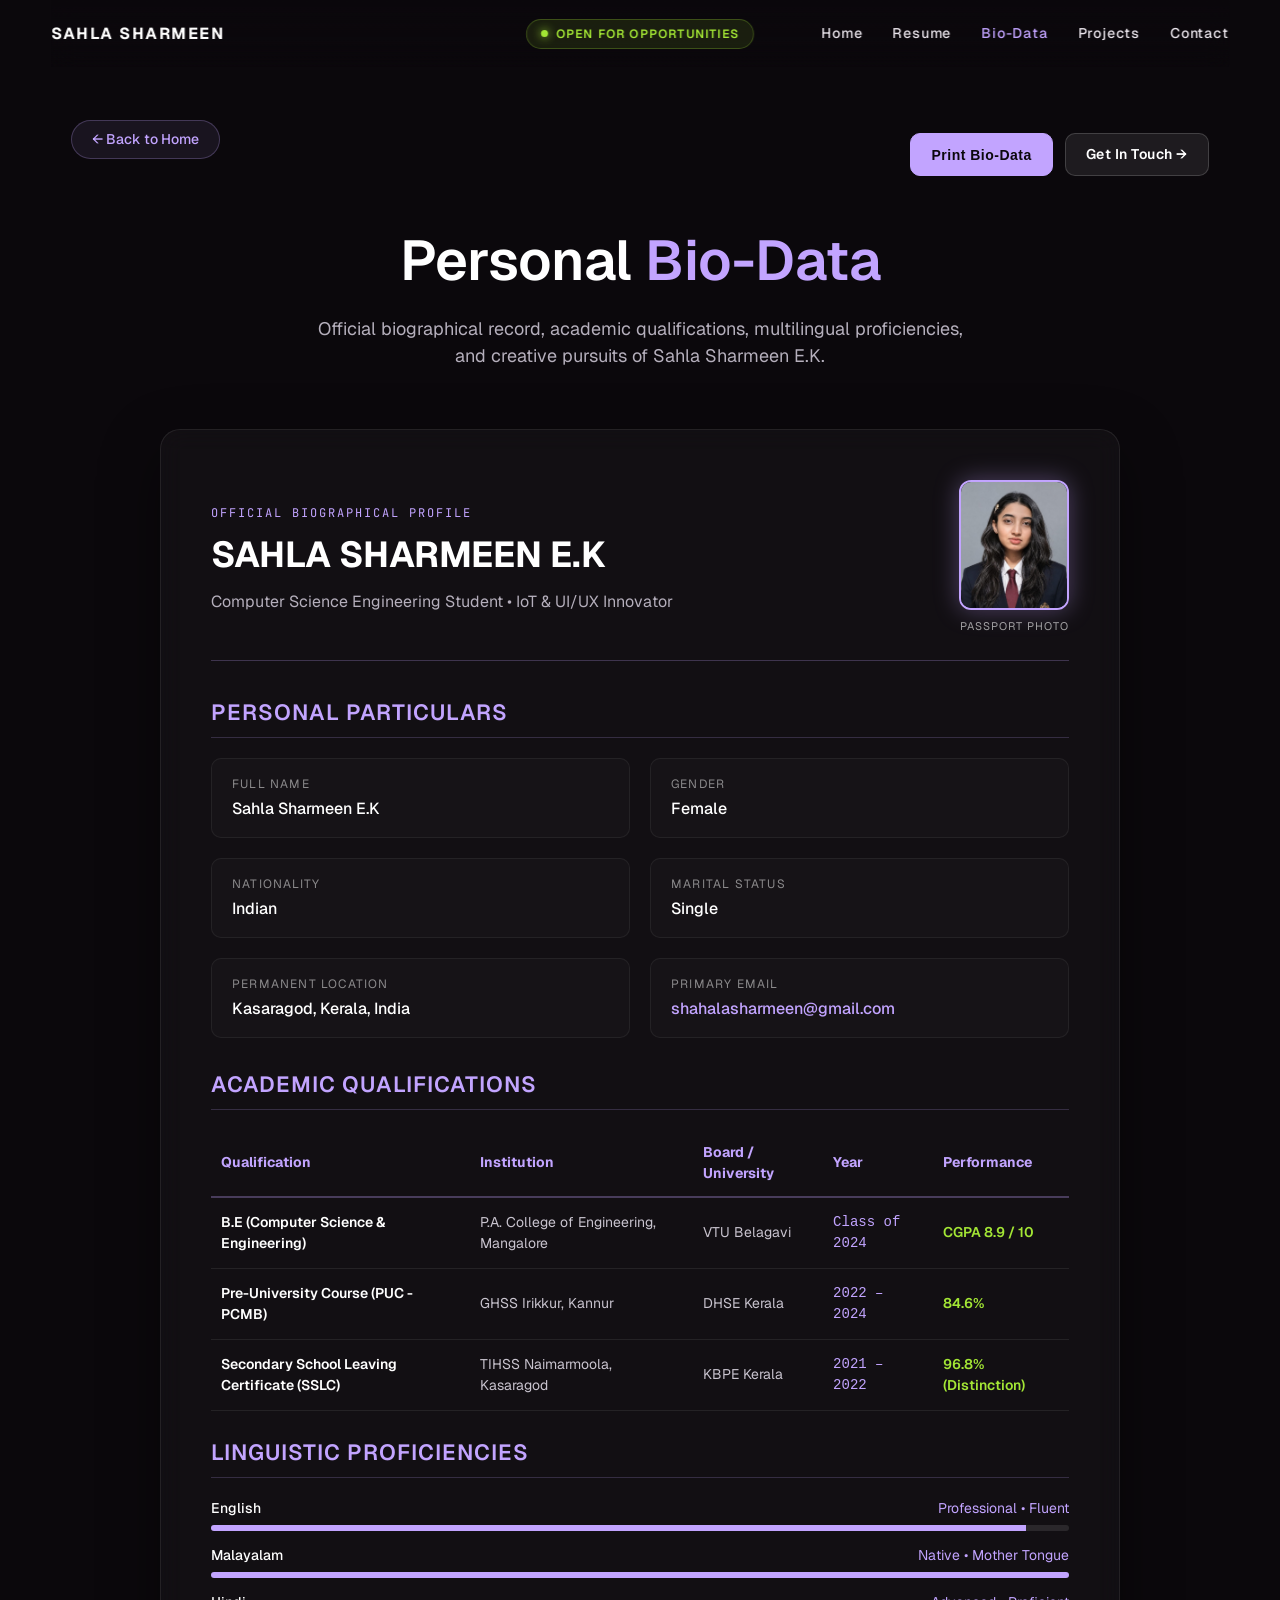
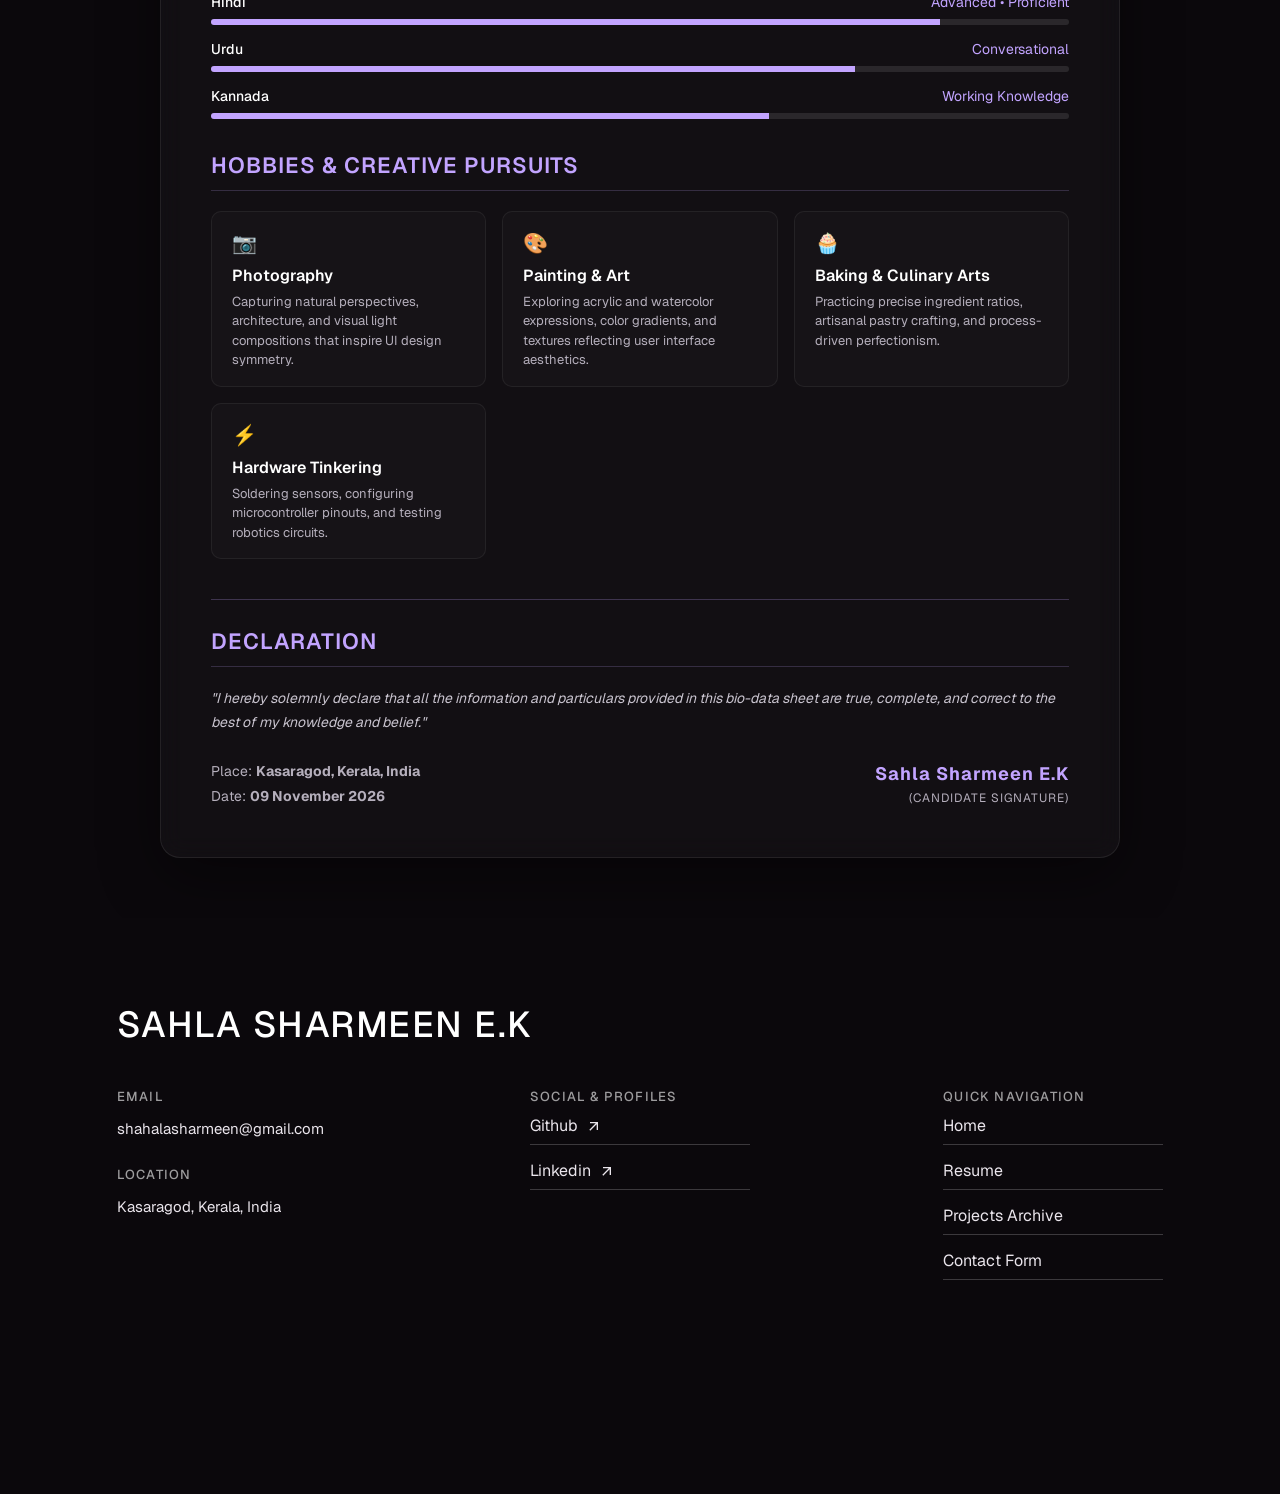
==== biodata.html @ 16263083 "Add interactive 3D human character, GSAP timeline animations, video background, and update education" ====
<!DOCTYPE html>
<html lang="en">
<head>
  <meta charset="UTF-8">
  <meta name="viewport" content="width=device-width, initial-scale=1.0">
  <meta name="description" content="Personal Bio-Data of Sahla Sharmeen E.K - Biographical details, academic qualifications, creative interests in photography, painting, baking, and multilingual abilities.">
  <meta name="keywords" content="Sahla Sharmeen E.K Bio-data, Personal Bio-data, Kasaragod, PA College of Engineering, Computer Science Engineering Student">
  <meta name="author" content="Sahla Sharmeen E.K">
  <title>Bio-Data | Sahla Sharmeen E.K - Personal &amp; Biographical Profile</title>

  <!-- Zero White Flash Guard -->
  <style>
    html, body {
      background-color: #0b080c !important;
      color: #eae5ec !important;
      margin: 0;
      padding: 0;
    }
  </style>

  <!-- Google Fonts: Geist & JetBrains Mono -->
  <link rel="preconnect" href="https://fonts.googleapis.com">
  <link rel="preconnect" href="https://fonts.gstatic.com" crossorigin>
  <link href="https://fonts.googleapis.com/css2?family=Geist:wght@100..900&family=JetBrains+Mono:wght@400;500;600&display=swap" rel="stylesheet">

  <!-- Stylesheets with Cache Busting -->
  <link rel="stylesheet" href="css/style.css?v=redoyan_20261109_v2">
  <link rel="stylesheet" href="css/print.css?v=redoyan_20261109_v2" media="print">
</head>
<body>

  <!-- Redoyan Custom Glowing Follower Cursor -->
  <div class="cursor-main" id="cursor-main"></div>

  <!-- Redoyan Signature Fixed Header -->
  <header class="header" role="banner">
    <a href="index.html" class="navbar-title hover-link" aria-label="Sahla Sharmeen Home">
      <div class="hover-in">
        SAHLA SHARMEEN
        <div>SAHLA SHARMEEN</div>
      </div>
    </a>

    <div class="navbar-connect">
      <span class="connect-dot"></span> OPEN FOR OPPORTUNITIES
    </div>

    <nav aria-label="Main navigation">
      <ul>
        <li><a href="index.html" class="hover-link"><div class="hover-in">Home<div>Home</div></div></a></li>
        <li><a href="resume.html" class="hover-link"><div class="hover-in">Resume<div>Resume</div></div></a></li>
        <li><a href="biodata.html" class="hover-link active"><div class="hover-in">Bio-Data<div>Bio-Data</div></div></a></li>
        <li><a href="projects.html" class="hover-link"><div class="hover-in">Projects<div>Projects</div></div></a></li>
        <li><a href="contact.html" class="hover-link"><div class="hover-in">Contact<div>Contact</div></div></a></li>
      </ul>
    </nav>
  </header>

  <!-- Main Container -->
  <main id="main-content" class="page-container">
    
    <div style="display: flex; justify-content: space-between; align-items: center; flex-wrap: wrap; gap: 15px; margin-bottom: 30px;">
      <a href="index.html" class="back-btn-pill">← Back to Home</a>

      <div style="display: flex; gap: 12px; flex-wrap: wrap;">
        <button onclick="window.print()" class="cta-btn cta-btn-hire" style="padding: 10px 20px; font-size: 14px;" data-cursor="disable">
          Print Bio-Data
        </button>
        <a href="contact.html" class="cta-btn cta-btn-play" style="padding: 10px 20px; font-size: 14px;" data-cursor="disable">
          Get In Touch &rarr;
        </a>
      </div>
    </div>

    <header class="page-header">
      <h1>Personal <span>Bio-Data</span></h1>
      <p>Official biographical record, academic qualifications, multilingual proficiencies, and creative pursuits of Sahla Sharmeen E.K.</p>
    </header>

    <!-- Document Sheet (Cosmic Glass) -->
    <article class="document-sheet" id="biodata-document">
      
      <!-- Bio-Data Header with Passport Photo -->
      <div style="display: flex; justify-content: space-between; align-items: center; flex-wrap: wrap; gap: 20px; border-bottom: 1px solid rgba(194, 164, 255, 0.25); padding-bottom: 25px; margin-bottom: 35px;">
        <div>
          <span style="font-size: 12px; font-family: 'JetBrains Mono', monospace; color: var(--accentColor); letter-spacing: 2px; text-transform: uppercase;">Official Biographical Profile</span>
          <h2 style="font-size: 36px; font-weight: 700; color: #fff; margin: 4px 0 8px 0;">SAHLA SHARMEEN E.K</h2>
          <div style="font-size: 16px; color: #b5afbc;">Computer Science Engineering Student &bull; IoT &amp; UI/UX Innovator</div>
        </div>

        <div style="display: flex; flex-direction: column; align-items: center; gap: 8px;">
          <div style="width: 110px; height: 130px; border-radius: 12px; overflow: hidden; border: 2px solid var(--accentColor); box-shadow: 0 0 25px rgba(194, 164, 255, 0.35);">
            <img src="assets/images/passport-size.jpeg" alt="Sahla Sharmeen E.K Passport Size Photo" style="width: 100%; height: 100%; object-fit: cover;">
          </div>
          <span style="font-size: 11px; color: rgba(255, 255, 255, 0.6); text-transform: uppercase; letter-spacing: 1px;">Passport Photo</span>
        </div>
      </div>

      <!-- 1. Demographic & Personal Particulars -->
      <section>
        <h3 class="doc-section-title">Personal Particulars</h3>
        
        <div class="biodata-grid">
          <div class="biodata-item">
            <div class="biodata-label">Full Name</div>
            <div class="biodata-value">Sahla Sharmeen E.K</div>
          </div>
          <div class="biodata-item">
            <div class="biodata-label">Gender</div>
            <div class="biodata-value">Female</div>
          </div>
          <div class="biodata-item">
            <div class="biodata-label">Nationality</div>
            <div class="biodata-value">Indian</div>
          </div>
          <div class="biodata-item">
            <div class="biodata-label">Marital Status</div>
            <div class="biodata-value">Single</div>
          </div>
          <div class="biodata-item">
            <div class="biodata-label">Permanent Location</div>
            <div class="biodata-value">Kasaragod, Kerala, India</div>
          </div>
          <div class="biodata-item">
            <div class="biodata-label">Primary Email</div>
            <div class="biodata-value"><a href="mailto:shahalasharmeen@gmail.com" style="color: var(--accentColor);">shahalasharmeen@gmail.com</a></div>
          </div>
        </div>
      </section>

      <!-- 2. Academic Qualifications Table -->
      <section>
        <h3 class="doc-section-title">Academic Qualifications</h3>

        <div style="overflow-x: auto;">
          <table style="width: 100%; border-collapse: collapse; margin-bottom: 25px; font-size: 14px;">
            <thead>
              <tr style="border-bottom: 2px solid rgba(194, 164, 255, 0.3); text-align: left; color: var(--accentColor);">
                <th style="padding: 12px 10px;">Qualification</th>
                <th style="padding: 12px 10px;">Institution</th>
                <th style="padding: 12px 10px;">Board / University</th>
                <th style="padding: 12px 10px;">Year</th>
                <th style="padding: 12px 10px;">Performance</th>
              </tr>
            </thead>
            <tbody>
              <tr style="border-bottom: 1px solid rgba(255, 255, 255, 0.08);">
                <td style="padding: 14px 10px; font-weight: 600; color: #fff;">B.E (Computer Science &amp; Engineering)</td>
                <td style="padding: 14px 10px; color: #c9c4cf;">P.A. College of Engineering, Mangalore</td>
                <td style="padding: 14px 10px; color: #c9c4cf;">VTU Belagavi</td>
                <td style="padding: 14px 10px; color: var(--accentColor); font-family: monospace;">Class of 2024</td>
                <td style="padding: 14px 10px; font-weight: 600; color: #a3e635;">CGPA 8.9 / 10</td>
              </tr>
              <tr style="border-bottom: 1px solid rgba(255, 255, 255, 0.08);">
                <td style="padding: 14px 10px; font-weight: 600; color: #fff;">Pre-University Course (PUC - PCMB)</td>
                <td style="padding: 14px 10px; color: #c9c4cf;">GHSS Irikkur, Kannur</td>
                <td style="padding: 14px 10px; color: #c9c4cf;">DHSE Kerala</td>
                <td style="padding: 14px 10px; color: var(--accentColor); font-family: monospace;">2022 &ndash; 2024</td>
                <td style="padding: 14px 10px; font-weight: 600; color: #a3e635;">84.6%</td>
              </tr>
              <tr style="border-bottom: 1px solid rgba(255, 255, 255, 0.08);">
                <td style="padding: 14px 10px; font-weight: 600; color: #fff;">Secondary School Leaving Certificate (SSLC)</td>
                <td style="padding: 14px 10px; color: #c9c4cf;">TIHSS Naimarmoola, Kasaragod</td>
                <td style="padding: 14px 10px; color: #c9c4cf;">KBPE Kerala</td>
                <td style="padding: 14px 10px; color: var(--accentColor); font-family: monospace;">2021 &ndash; 2022</td>
                <td style="padding: 14px 10px; font-weight: 600; color: #a3e635;">96.8% (Distinction)</td>
              </tr>
            </tbody>
          </table>
        </div>
      </section>

      <!-- 3. Linguistic Competencies -->
      <section>
        <h3 class="doc-section-title">Linguistic Proficiencies</h3>
        
        <div style="display: flex; flex-direction: column; gap: 14px; margin-bottom: 30px;">
          <div>
            <div style="display: flex; justify-content: space-between; margin-bottom: 6px; font-size: 14px;">
              <span style="font-weight: 500; color: #fff;">English</span>
              <span style="color: var(--accentColor);">Professional &bull; Fluent</span>
            </div>
            <div style="height: 6px; border-radius: 4px; background: rgba(255, 255, 255, 0.1); overflow: hidden;">
              <div style="width: 95%; height: 100%; background: var(--accentColor);"></div>
            </div>
          </div>

          <div>
            <div style="display: flex; justify-content: space-between; margin-bottom: 6px; font-size: 14px;">
              <span style="font-weight: 500; color: #fff;">Malayalam</span>
              <span style="color: var(--accentColor);">Native &bull; Mother Tongue</span>
            </div>
            <div style="height: 6px; border-radius: 4px; background: rgba(255, 255, 255, 0.1); overflow: hidden;">
              <div style="width: 100%; height: 100%; background: var(--accentColor);"></div>
            </div>
          </div>

          <div>
            <div style="display: flex; justify-content: space-between; margin-bottom: 6px; font-size: 14px;">
              <span style="font-weight: 500; color: #fff;">Hindi</span>
              <span style="color: var(--accentColor);">Advanced &bull; Proficient</span>
            </div>
            <div style="height: 6px; border-radius: 4px; background: rgba(255, 255, 255, 0.1); overflow: hidden;">
              <div style="width: 85%; height: 100%; background: var(--accentColor);"></div>
            </div>
          </div>

          <div>
            <div style="display: flex; justify-content: space-between; margin-bottom: 6px; font-size: 14px;">
              <span style="font-weight: 500; color: #fff;">Urdu</span>
              <span style="color: var(--accentColor);">Conversational</span>
            </div>
            <div style="height: 6px; border-radius: 4px; background: rgba(255, 255, 255, 0.1); overflow: hidden;">
              <div style="width: 75%; height: 100%; background: var(--accentColor);"></div>
            </div>
          </div>

          <div>
            <div style="display: flex; justify-content: space-between; margin-bottom: 6px; font-size: 14px;">
              <span style="font-weight: 500; color: #fff;">Kannada</span>
              <span style="color: var(--accentColor);">Working Knowledge</span>
            </div>
            <div style="height: 6px; border-radius: 4px; background: rgba(255, 255, 255, 0.1); overflow: hidden;">
              <div style="width: 65%; height: 100%; background: var(--accentColor);"></div>
            </div>
          </div>
        </div>
      </section>

      <!-- 4. Hobbies & Creative Pursuits -->
      <section>
        <h3 class="doc-section-title">Hobbies &amp; Creative Pursuits</h3>
        
        <div style="display: grid; grid-template-columns: repeat(auto-fit, minmax(240px, 1fr)); gap: 16px; margin-bottom: 30px;">
          <div class="biodata-item">
            <div style="font-size: 20px; margin-bottom: 6px;">📷</div>
            <div style="font-weight: 600; color: #fff; margin-bottom: 4px;">Photography</div>
            <p style="font-size: 13px; color: #b5afbc; line-height: 1.5; margin: 0;">Capturing natural perspectives, architecture, and visual light compositions that inspire UI design symmetry.</p>
          </div>

          <div class="biodata-item">
            <div style="font-size: 20px; margin-bottom: 6px;">🎨</div>
            <div style="font-weight: 600; color: #fff; margin-bottom: 4px;">Painting &amp; Art</div>
            <p style="font-size: 13px; color: #b5afbc; line-height: 1.5; margin: 0;">Exploring acrylic and watercolor expressions, color gradients, and textures reflecting user interface aesthetics.</p>
          </div>

          <div class="biodata-item">
            <div style="font-size: 20px; margin-bottom: 6px;">🧁</div>
            <div style="font-weight: 600; color: #fff; margin-bottom: 4px;">Baking &amp; Culinary Arts</div>
            <p style="font-size: 13px; color: #b5afbc; line-height: 1.5; margin: 0;">Practicing precise ingredient ratios, artisanal pastry crafting, and process-driven perfectionism.</p>
          </div>

          <div class="biodata-item">
            <div style="font-size: 20px; margin-bottom: 6px;">⚡</div>
            <div style="font-weight: 600; color: #fff; margin-bottom: 4px;">Hardware Tinkering</div>
            <p style="font-size: 13px; color: #b5afbc; line-height: 1.5; margin: 0;">Soldering sensors, configuring microcontroller pinouts, and testing robotics circuits.</p>
          </div>
        </div>
      </section>

      <!-- 5. Formal Declaration -->
      <section style="margin-top: 40px; padding-top: 25px; border-top: 1px solid rgba(194, 164, 255, 0.25);">
        <h3 class="doc-section-title" style="margin-top: 0;">Declaration</h3>
        <p style="font-size: 14px; color: #c9c4cf; line-height: 1.7; font-style: italic; margin-bottom: 25px;">
          "I hereby solemnly declare that all the information and particulars provided in this bio-data sheet are true, complete, and correct to the best of my knowledge and belief."
        </p>

        <div style="display: flex; justify-content: space-between; align-items: flex-end; flex-wrap: wrap; gap: 20px; font-size: 14px;">
          <div>
            <div style="color: #b5afbc;">Place: <strong>Kasaragod, Kerala, India</strong></div>
            <div style="color: #b5afbc; margin-top: 4px;">Date: <strong>09 November 2026</strong></div>
          </div>
          <div style="text-align: right;">
            <div style="font-family: 'Geist', sans-serif; font-size: 18px; font-weight: 700; color: var(--accentColor); letter-spacing: 1px;">Sahla Sharmeen E.K</div>
            <div style="color: #b5afbc; font-size: 12px; text-transform: uppercase; letter-spacing: 1px; margin-top: 2px;">(Candidate Signature)</div>
          </div>
        </div>
      </section>

    </article>

    <!-- Contact & Action Footer -->
    <footer class="contact-section" id="contact" role="contentinfo">
      <div class="contact-container">
        <h3>Sahla Sharmeen E.K</h3>
        <div class="contact-flex">
          <div class="contact-box">
            <h4>Email</h4>
            <p><a href="mailto:shahalasharmeen@gmail.com" data-cursor="disable">shahalasharmeen@gmail.com</a></p>
            <h4>Location</h4>
            <p><span>Kasaragod, Kerala, India</span></p>
          </div>
          <div class="contact-box">
            <h4>Social &amp; Profiles</h4>
            <a href="https://github.com/shahalasharmeen" target="_blank" rel="noopener noreferrer" data-cursor="disable" class="contact-social">
              Github <svg viewBox="0 0 24 24" width="1em" height="1em" fill="currentColor"><path d="M6 6v2h8.59L5 17.59 6.41 19 16 9.41V18h2V6z"/></svg>
            </a>
            <a href="https://linkedin.com/in/sahla-sharmeen" target="_blank" rel="noopener noreferrer" data-cursor="disable" class="contact-social">
              Linkedin <svg viewBox="0 0 24 24" width="1em" height="1em" fill="currentColor"><path d="M6 6v2h8.59L5 17.59 6.41 19 16 9.41V18h2V6z"/></svg>
            </a>
          </div>
          <div class="contact-box">
            <h4>Quick Navigation</h4>
            <a href="index.html" data-cursor="disable" class="contact-social">Home</a>
            <a href="resume.html" data-cursor="disable" class="contact-social">Resume</a>
            <a href="projects.html" data-cursor="disable" class="contact-social">Projects Archive</a>
            <a href="contact.html" data-cursor="disable" class="contact-social">Contact Form</a>
          </div>
        </div>
      </div>
    </footer>

  </main>

  <!-- jQuery & Global Script with Cache Busting -->
  <script src="https://code.jquery.com/jquery-3.7.1.min.js"></script>
  <script src="js/main.js?v=redoyan_20261109_v2"></script>

</body>
</html>
---- css/style.css ----
/* ==========================================================================
   Sahla Sharmeen E.K - Portfolio Design System
   Exact Design System & Aesthetic of Redoyanul Haque (redoyanulhaque.me)
   Theme: Cosmic Dark (#0b080c), Neon Lavender (#c2a4ff), Geist Typography,
   Glassmorphic Elements, Follower Glow Cursor & Responsive Work Showcase
   ========================================================================== */

@import url('https://fonts.googleapis.com/css2?family=Geist:wght@100..900&family=JetBrains+Mono:wght@400;500;600&display=swap');

:root {
  --backgroundColor: #0b080c;
  --accentColor: #c2a4ff;
  --accentGlow: rgba(194, 164, 255, 0.4);
  --textColor: #eae5ec;
  --textMuted: #b5afbc;
  --cardBg: rgba(255, 255, 255, 0.04);
  --cardBorder: rgba(255, 255, 255, 0.09);
  --cMaxWidth: 1920px;
  --cWidth: calc(100% - 40px);
  --vh: 100vh;
}

@media screen and (min-width: 768px) {
  :root {
    --cWidth: 92%;
  }
}

@media screen and (min-width: 1400px) {
  :root {
    --cWidth: 1300px;
  }
}

/* Base Reset & Typography */
* {
  box-sizing: border-box;
  margin: 0;
  padding: 0;
}

html {
  background-color: var(--backgroundColor);
  color: var(--textColor);
  font-family: 'Geist', -apple-system, BlinkMacSystemFont, 'Segoe UI', Roboto, sans-serif;
  scroll-behavior: smooth;
  overflow-x: hidden;
  -webkit-font-smoothing: antialiased;
  -moz-osx-font-smoothing: grayscale;
}

body {
  background-color: var(--backgroundColor);
  color: var(--textColor);
  font-family: 'Geist', sans-serif;
  line-height: 1.5;
  overflow-x: hidden;
  min-height: 100vh;
  position: relative;
}

h1, h2, h3, h4, h5, h6 {
  font-family: 'Geist', sans-serif;
  color: #fff;
  font-weight: 500;
}

a {
  color: inherit;
  text-decoration: none;
  transition: color 0.2s ease;
}

a:hover {
  color: var(--accentColor);
}

img {
  max-width: 100%;
  display: block;
}

/* Global Container */
.section-container {
  width: var(--cWidth);
  max-width: var(--cMaxWidth);
  margin-left: auto;
  margin-right: auto;
}

/* Custom Follower Cursor (Redoyan Signature) */
.cursor-main {
  --size: 0px;
  position: fixed;
  top: calc(var(--size) / -2);
  left: calc(var(--size) / -2);
  width: var(--size);
  height: var(--size);
  border-radius: 50%;
  pointer-events: none;
  z-index: 999999;
  background-color: #c2a4ff;
  box-shadow: 0 0 25px #c2a4ff, inset 0 0 10px #af83ff;
  mix-blend-mode: screen;
  transition: width 0.2s ease-out, height 0.2s ease-out, opacity 0.2s ease-out;
  transform: translate3d(0, 0, 0);
}

@media only screen and (min-width: 768px) {
  .cursor-main {
    --size: 26px;
  }
  .cursor-main.cursor-hover {
    --size: 64px;
    background-color: rgba(194, 164, 255, 0.35);
    box-shadow: 0 0 40px #c2a4ff;
  }
  .cursor-main.cursor-disable {
    --size: 0px;
  }
}

/* Header & Redoyan Navigation */
.header {
  display: flex;
  max-width: var(--cMaxWidth);
  width: var(--cWidth);
  justify-content: space-between;
  align-items: center;
  padding: 24px 0;
  box-sizing: border-box;
  position: fixed;
  left: 50%;
  transform: translate(-50%);
  top: 0;
  z-index: 9999;
  background: linear-gradient(180deg, rgba(11, 8, 12, 0.95) 0%, rgba(11, 8, 12, 0.7) 70%, rgba(11, 8, 12, 0) 100%);
  backdrop-filter: blur(14px);
  -webkit-backdrop-filter: blur(14px);
}

.navbar-title {
  font-weight: 700;
  font-size: 16px;
  letter-spacing: 1.5px;
  color: #fff;
  text-transform: uppercase;
}

.navbar-connect {
  position: absolute;
  left: 50%;
  top: 50%;
  transform: translate(-50%, -50%);
  font-size: 12px;
  letter-spacing: 1.2px;
  font-weight: 600;
  color: #a3e635;
  display: flex;
  align-items: center;
  gap: 8px;
  background: rgba(163, 230, 53, 0.1);
  padding: 5px 14px;
  border-radius: 20px;
  border: 1px solid rgba(163, 230, 53, 0.25);
  text-transform: uppercase;
}

.connect-dot {
  width: 7px;
  height: 7px;
  border-radius: 50%;
  background-color: #a3e635;
  box-shadow: 0 0 10px #a3e635;
  animation: pulseDot 2s infinite ease-in-out;
}

@keyframes pulseDot {
  0%, 100% { transform: scale(1); opacity: 1; }
  50% { transform: scale(1.4); opacity: 0.6; }
}

.header ul {
  font-size: 14px;
  display: flex;
  margin: 0;
  padding: 0;
  list-style: none;
  column-gap: 30px;
  align-items: center;
}

.header ul li {
  margin: 0;
  letter-spacing: 0.8px;
  color: #eae5ec;
  font-weight: 500;
  cursor: pointer;
}

/* Hover Roll Animation (Redoyan signature) */
.hover-link {
  position: relative;
  display: flex;
  text-wrap: nowrap;
  overflow: hidden;
  line-height: 1.2;
}

.hover-in {
  position: relative;
  transition: transform 0.3s cubic-bezier(0.16, 1, 0.3, 1);
}

.hover-in div {
  display: flex;
  position: absolute;
  top: 100%;
  left: 0;
}

.hover-link:hover .hover-in,
.hover-link.active .hover-in {
  transform: translateY(-100%);
  color: var(--accentColor);
}

@media only screen and (max-width: 992px) {
  .navbar-connect {
    display: none;
  }
  .header ul {
    column-gap: 16px;
    font-size: 13px;
  }
}

@media only screen and (max-width: 680px) {
  .header {
    padding: 16px 0;
  }
  .navbar-title {
    font-size: 13px;
    letter-spacing: 1px;
  }
  .header ul {
    column-gap: 10px;
    font-size: 11px;
  }
}

/* Ambient Cosmic Background Lights */
.landing-circle1 {
  top: -100px;
  left: -100px;
  z-index: 1;
  position: absolute;
  width: 450px;
  height: 450px;
  background-color: #fb8dff;
  box-shadow: inset -50px 40px 60px #5400ff99;
  filter: blur(120px);
  border-radius: 50%;
  opacity: 0.35;
  pointer-events: none;
  animation: circleGlow 8s infinite alternate ease-in-out;
}

.landing-circle2 {
  top: 30%;
  right: -150px;
  z-index: 1;
  position: absolute;
  width: 500px;
  height: 500px;
  background-color: #9d50bb;
  box-shadow: inset -60px 40px 80px #6e48aa;
  filter: blur(140px);
  border-radius: 50%;
  opacity: 0.3;
  pointer-events: none;
  animation: circleGlow 10s infinite alternate-reverse ease-in-out;
}

@keyframes circleGlow {
  0% { transform: scale(0.9) translate(0, 0); opacity: 0.25; }
  100% { transform: scale(1.15) translate(30px, -20px); opacity: 0.45; }
}

/* Landing / Hero Section */
.landing-section {
  width: 100%;
  max-width: var(--cMaxWidth);
  margin: auto;
  position: relative;
  min-height: 100vh;
  display: flex;
  align-items: center;
  justify-content: center;
  overflow: hidden;
  padding-top: 100px;
  padding-bottom: 60px;
}

.landing-container {
  width: var(--cWidth);
  margin: auto;
  height: 100%;
  min-height: calc(100vh - 160px);
  position: relative;
  max-width: var(--cMaxWidth);
  display: flex;
  align-items: center;
  justify-content: space-between;
}

/* Left Hero Intro */
.landing-intro {
  position: relative;
  z-index: 9;
  text-align: left;
}

.landing-intro h2 {
  margin: 0 0 10px 0;
  color: var(--accentColor);
  font-size: 26px;
  font-weight: 300;
  letter-spacing: 3px;
  text-transform: uppercase;
}

.landing-intro h1 {
  margin: 0;
  letter-spacing: 2px;
  font-size: 64px;
  line-height: 1.05;
  font-weight: 600;
  font-family: 'Geist', sans-serif;
  color: #fff;
}

.landing-intro h1 span {
  color: var(--accentColor);
}

/* Center Hero Image (Desktop) */
.landing-image {
  position: absolute;
  bottom: 0;
  height: 88%;
  max-height: 600px;
  left: 50%;
  transform: translateX(-50%);
  display: flex;
  align-items: flex-end;
  justify-content: center;
  z-index: 5;
  pointer-events: none;
}

.landing-image img {
  height: 100%;
  max-height: 540px;
  width: auto;
  object-fit: contain;
  border-radius: 20px 20px 0 0;
  -webkit-mask-image: linear-gradient(to bottom, black 80%, transparent 100%);
  mask-image: linear-gradient(to bottom, black 80%, transparent 100%);
  filter: drop-shadow(0 0 50px rgba(194, 164, 255, 0.45));
  z-index: 2;
  position: relative;
}

/* 3D Interactive Human Character Model (Redoyan Signature) */
.character-container {
  position: absolute;
  top: 0;
  left: 0;
  width: 100%;
  height: 100%;
  pointer-events: none;
  z-index: 5;
}

.character-model {
  height: 80vh;
  position: absolute;
  max-width: 1920px;
  max-height: 1080px;
  transform: translate(-50%);
  width: 100%;
  left: 50%;
  bottom: 0px;
  pointer-events: auto;
  z-index: 5;
}

.character-model canvas {
  position: relative;
  pointer-events: none;
  z-index: 2;
  width: 100% !important;
  height: 100% !important;
}

.character-hover {
  position: absolute;
  width: 280px;
  height: 280px;
  top: 50%;
  left: 50%;
  z-index: 3;
  transform: translate(-50%, -50%);
  border-radius: 50%;
}

@media screen and (min-width: 1025px) {
  .character-model {
    height: 100vh;
    bottom: 0;
    z-index: 6;
    position: fixed;
    pointer-events: none;
  }
}

@media screen and (max-width: 768px) {
  .character-model {
    display: none !important;
  }
}

.character-rim {
  position: absolute;
  width: 420px;
  height: 420px;
  z-index: 1;
  background-color: #c2a4ff;
  box-shadow: inset 0 0 80px #7b40ff, 0 0 90px rgba(194, 164, 255, 0.5);
  filter: blur(70px);
  border-radius: 50%;
  top: 45%;
  left: 50%;
  transform: translate(-50%, -50%);
  opacity: 0.65;
  transition: opacity 1s ease;
}

/* Right Hero Info */
.landing-info {
  position: relative;
  z-index: 9;
  text-align: right;
  display: flex;
  flex-direction: column;
  align-items: flex-end;
}

.landing-info h3 {
  font-size: 26px;
  letter-spacing: 3px;
  font-weight: 300;
  color: var(--accentColor);
  margin: 0 0 10px 0;
  text-transform: uppercase;
}

.landing-info h2 {
  font-family: 'Geist', sans-serif;
  font-weight: 600;
  font-size: 38px;
  line-height: 1.25;
  text-transform: uppercase;
  letter-spacing: 2px;
  margin: 0 0 10px 0;
  color: #fff;
}

h2.landing-info-h2 {
  color: var(--accentColor);
}

.landing-h2-1 {
  color: var(--accentColor);
}

.landing-h2-info {
  color: #eae5ec;
  font-size: 32px;
}

.mobile-photo {
  display: none;
}

/* Responsive Landing Section */
@media screen and (max-width: 1024px) {
  .landing-intro h1 {
    font-size: 48px;
  }
  .landing-info h2 {
    font-size: 28px;
  }
  .landing-h2-info {
    font-size: 24px;
  }
  .landing-image {
    max-height: 460px;
  }
}

@media screen and (max-width: 768px) {
  .landing-section {
    padding-top: 90px;
    padding-bottom: 40px;
    height: auto;
    min-height: auto;
  }
  .landing-container {
    flex-direction: column;
    text-align: center;
    gap: 30px;
    min-height: auto;
  }
  .landing-intro {
    text-align: center;
    order: 1;
  }
  .landing-intro h1 {
    font-size: 40px;
  }
  .landing-intro h2 {
    font-size: 20px;
  }
  .landing-image {
    display: none !important;
  }
  .mobile-photo {
    display: block;
    order: 2;
    position: relative;
    width: 100%;
    max-width: 300px;
    margin: 10px auto;
    z-index: 5;
  }
  .mobile-photo img {
    width: 100%;
    height: auto;
    object-fit: contain;
    border-radius: 20px;
    filter: drop-shadow(0 0 40px rgba(194, 164, 255, 0.45));
    -webkit-mask-image: linear-gradient(to bottom, black 85%, transparent 100%);
    mask-image: linear-gradient(to bottom, black 85%, transparent 100%);
  }
  .landing-info {
    text-align: center;
    align-items: center;
    order: 3;
  }
  .landing-info h2 {
    font-size: 24px;
  }
  .landing-h2-info {
    font-size: 20px;
  }
}

/* About Section */
.about-section {
  display: flex;
  align-items: center;
  justify-content: flex-start;
  position: relative;
  width: var(--cWidth);
  max-width: var(--cMaxWidth);
  margin: 60px auto 100px;
  z-index: 5;
}

.about-me {
  padding: 40px 0;
  width: 100%;
  max-width: 1100px;
}

.about-me h3.title {
  font-size: 18px;
  text-transform: uppercase;
  letter-spacing: 4px;
  font-weight: 500;
  color: var(--accentColor);
  margin-bottom: 20px;
}

.about-me p.para {
  font-size: 26px;
  font-weight: 400;
  line-height: 1.55;
  color: #fff;
  letter-spacing: 0.3px;
}

@media screen and (max-width: 768px) {
  .about-me p.para {
    font-size: 19px;
    line-height: 1.5;
  }
}

/* What I Do Section */
.whatIDO {
  display: flex;
  align-items: center;
  justify-content: space-between;
  position: relative;
  width: var(--cWidth);
  max-width: var(--cMaxWidth);
  margin: 60px auto 140px;
  z-index: 9;
}

.what-box:first-child {
  width: 40%;
}

.what-box:last-child {
  width: 60%;
}

.what-box h2.title {
  font-size: 72px;
  line-height: 1.1;
  font-weight: 600;
  letter-spacing: 1px;
}

.hat-h2 {
  font-style: italic;
  font-weight: 300;
}

.do-h2 {
  color: var(--accentColor);
}

.what-box-in {
  display: flex;
  flex-direction: column;
  gap: 25px;
  position: relative;
}

.what-border2 {
  position: absolute;
  top: 0;
  bottom: 0;
  left: -20px;
  width: 2px;
}

.what-content {
  position: relative;
  padding: 35px 40px;
  box-sizing: border-box;
  background: rgba(255, 255, 255, 0.03);
  border: 1px solid rgba(255, 255, 255, 0.08);
  border-radius: 14px;
  transition: all 0.35s ease;
  backdrop-filter: blur(10px);
  -webkit-backdrop-filter: blur(10px);
}

.what-content:hover {
  background: rgba(194, 164, 255, 0.08);
  border-color: var(--accentColor);
  transform: translateX(8px);
  box-shadow: 0 15px 40px rgba(194, 164, 255, 0.15);
}

.what-content h3 {
  font-size: 26px;
  letter-spacing: 1.5px;
  margin: 0 0 6px 0;
  color: #fff;
  font-weight: 600;
}

.what-content h4 {
  font-weight: 400;
  letter-spacing: 1px;
  margin: 0 0 14px 0;
  font-size: 14px;
  color: var(--accentColor);
}

.what-content p {
  font-size: 15px;
  line-height: 1.6;
  font-weight: 300;
  color: #c9c4cf;
  margin-bottom: 20px;
}

.what-content h5 {
  font-weight: 500;
  font-size: 12px;
  letter-spacing: 1.5px;
  text-transform: uppercase;
  color: rgba(255, 255, 255, 0.6);
  margin-bottom: 10px;
}

.what-content-flex {
  display: flex;
  flex-wrap: wrap;
  gap: 8px;
}

.what-tags {
  font-size: 12px;
  padding: 4px 12px;
  border-radius: 20px;
  background: rgba(255, 255, 255, 0.06);
  border: 1px solid rgba(255, 255, 255, 0.1);
  color: #eae5ec;
  font-family: 'JetBrains Mono', monospace;
}

@media screen and (max-width: 900px) {
  .whatIDO {
    flex-direction: column;
    gap: 40px;
    align-items: flex-start;
  }
  .what-box:first-child,
  .what-box:last-child {
    width: 100%;
  }
  .what-box h2.title {
    font-size: 48px;
    margin-bottom: 20px;
  }
  .what-content {
    padding: 25px 20px;
  }
}

/* Career & Experience Section (Vertical Timeline) */
.career-section {
  display: flex;
  flex-direction: column;
  position: relative;
  width: var(--cWidth);
  max-width: var(--cMaxWidth);
  margin: 60px auto 140px;
  padding: 40px 0;
}

.career-container {
  width: 100%;
  max-width: 1100px;
  margin: auto;
}

.career-section h2 {
  font-size: 64px;
  line-height: 1.15;
  font-weight: 500;
  text-align: center;
  background: linear-gradient(180deg, #fff, #c2a4ff);
  -webkit-background-clip: text;
  background-clip: text;
  -webkit-text-fill-color: transparent;
  margin-bottom: 70px;
}

.career-section h2 span {
  font-style: italic;
  font-weight: 300;
}

.career-info {
  position: relative;
  padding: 30px 0;
}

.career-timeline {
  position: absolute;
  top: 0;
  bottom: 0;
  left: 220px;
  width: 2px;
  background: linear-gradient(180deg, var(--accentColor) 0%, rgba(194, 164, 255, 0.1) 100%);
  max-height: 0%;
  opacity: 0;
}

.career-dot {
  position: absolute;
  top: 0%;
  left: -5px;
  width: 12px;
  height: 12px;
  border-radius: 50%;
  background: var(--accentColor);
  box-shadow: 0 0 15px var(--accentColor), 0 0 30px var(--accentColor);
  animation: pulseDot 2s infinite ease-in-out;
}

.career-info-box {
  display: flex;
  justify-content: space-between;
  margin-bottom: 50px;
  position: relative;
  gap: 50px;
  padding: 10px 0;
  opacity: 0;
  transform: translateY(35px);
  transition: opacity 0.5s ease, transform 0.5s ease;
}

.career-info-box.visible {
  opacity: 1 !important;
  transform: translateY(0) !important;
}

.career-info-in {
  display: flex;
  justify-content: space-between;
  width: 48%;
  gap: 20px;
}

.career-role h4 {
  font-size: 20px;
  font-weight: 600;
  margin: 0 0 6px 0;
  color: #fff;
}

.career-role h5 {
  font-size: 14px;
  font-weight: 400;
  color: var(--accentColor);
  margin: 0;
}

.career-info-in h3 {
  font-size: 22px;
  font-weight: 600;
  color: #fff;
  margin: 0;
  white-space: nowrap;
}

.career-info-box p {
  width: 48%;
  font-size: 15px;
  color: #b5afbc;
  line-height: 1.6;
  margin: 0;
}

@media screen and (max-width: 900px) {
  .career-timeline {
    left: 10px;
  }
  .career-info-box {
    flex-direction: column;
    gap: 12px;
    margin-bottom: 40px;
    padding-left: 35px;
  }
  .career-info-in,
  .career-info-box p {
    width: 100%;
  }
  .career-section h2 {
    font-size: 42px;
    margin-bottom: 40px;
  }
}

/* My Work Section (Redoyan Horizontal Showcase) */
.work-section {
  position: relative;
  width: 100%;
  margin: 60px auto 140px;
  padding: 40px 0;
  box-sizing: border-box;
}

.work-container {
  width: var(--cWidth);
  max-width: var(--cMaxWidth);
  margin: auto;
}

.work-section h2 {
  font-size: 64px;
  font-weight: 500;
  margin-bottom: 40px;
}

.work-section h2 span {
  color: var(--accentColor);
}

.work-flex {
  width: 100%;
  display: flex;
  overflow-x: auto;
  overflow-y: hidden;
  padding: 30px 10px 50px;
  gap: 30px;
  scrollbar-width: thin;
  scrollbar-color: var(--accentColor) #140f1a;
  scroll-snap-type: x mandatory;
}

.work-flex::-webkit-scrollbar {
  height: 6px;
}

.work-flex::-webkit-scrollbar-track {
  background: #140f1a;
  border-radius: 10px;
}

.work-flex::-webkit-scrollbar-thumb {
  background: var(--accentColor);
  border-radius: 10px;
}

.work-box {
  width: 480px;
  flex-shrink: 0;
  padding: 40px;
  box-sizing: border-box;
  background: rgba(255, 255, 255, 0.03);
  border: 1px solid rgba(255, 255, 255, 0.09);
  border-radius: 16px;
  display: flex;
  flex-direction: column;
  justify-content: space-between;
  gap: 25px;
  scroll-snap-align: start;
  transition: all 0.3s ease;
}

.work-box:hover {
  border-color: var(--accentColor);
  transform: translateY(-8px);
  box-shadow: 0 20px 40px rgba(194, 164, 255, 0.15);
}

.work-title {
  display: flex;
  justify-content: space-between;
  align-items: flex-start;
  margin-bottom: 15px;
}

.work-title h3 {
  font-size: 40px;
  line-height: 1;
  font-weight: 700;
  color: var(--accentColor);
  margin: 0;
}

.work-title>div {
  text-align: right;
}

.work-title h4 {
  font-size: 20px;
  font-weight: 600;
  color: #fff;
  margin: 0 0 4px 0;
}

.work-title p {
  font-size: 13px;
  color: var(--accentColor);
  margin: 0;
  text-transform: uppercase;
  letter-spacing: 1px;
}

.work-info h4 {
  font-size: 14px;
  font-weight: 500;
  text-transform: uppercase;
  letter-spacing: 1.2px;
  color: rgba(255, 255, 255, 0.6);
  margin: 0 0 6px 0;
}

.work-info p {
  font-size: 14px;
  color: #b5afbc;
  line-height: 1.5;
  margin: 0;
}

.work-image {
  position: relative;
  width: 100%;
  height: 200px;
  border-radius: 12px;
  overflow: hidden;
  background: #140f1a;
}

.work-image img {
  width: 100%;
  height: 100%;
  object-fit: cover;
  transition: transform 0.4s ease;
}

.work-box:hover .work-image img {
  transform: scale(1.05);
}

.work-link {
  position: absolute;
  bottom: 12px;
  right: 12px;
  width: 44px;
  height: 44px;
  border-radius: 50%;
  background: var(--accentColor);
  color: #0b080c;
  display: flex;
  align-items: center;
  justify-content: center;
  transition: all 0.3s ease;
  box-shadow: 0 4px 15px rgba(0, 0, 0, 0.4);
}

.work-box:hover .work-link {
  transform: scale(1.1);
  box-shadow: 0 0 20px var(--accentColor);
}

.work-box-cta {
  display: flex;
  align-items: center;
  justify-content: center;
  text-align: center;
  background: rgba(194, 164, 255, 0.05);
  border: 1px dashed rgba(194, 164, 255, 0.3);
}

.see-all-works {
  display: flex;
  flex-direction: column;
  align-items: center;
  gap: 15px;
}

.see-all-works h3 {
  font-size: 28px;
  font-weight: 600;
  color: #fff;
}

.see-all-works p {
  font-size: 15px;
  color: #b5afbc;
  max-width: 260px;
}

.see-all-btn {
  display: inline-block;
  padding: 12px 28px;
  font-size: 15px;
  font-weight: 600;
  color: #0b080c;
  background: var(--accentColor);
  border-radius: 8px;
  transition: all 0.3s ease;
}

.see-all-btn:hover {
  box-shadow: 0 8px 25px rgba(194, 164, 255, 0.5);
  transform: translateY(-2px);
  color: #0b080c;
}

@media screen and (max-width: 768px) {
  .work-section h2 {
    font-size: 42px;
  }
  .work-flex {
    flex-direction: column;
    overflow-x: visible;
    padding: 0;
  }
  .work-box {
    width: 100%;
    padding: 25px 20px;
  }
}

/* Tech Stack Section (Pyramid Structure) */
.techstack-new {
  position: relative;
  width: 100%;
  margin: 60px auto 140px;
  padding: 80px 0;
  overflow: hidden;
  background: radial-gradient(circle at center, rgba(194, 164, 255, 0.08) 0%, transparent 70%);
}

.techstack-video-container {
  position: absolute;
  top: 0;
  left: 0;
  width: 100%;
  height: 100%;
  z-index: 0;
  overflow: hidden;
  pointer-events: none;
}

.techstack-video {
  width: 100%;
  height: 100%;
  object-fit: cover;
  opacity: 0.28;
}

.techstack-overlay {
  position: absolute;
  top: 0;
  left: 0;
  width: 100%;
  height: 100%;
  background: radial-gradient(circle at center, rgba(11, 8, 12, 0.3) 0%, rgba(11, 8, 12, 0.96) 80%);
  z-index: 1;
}

.techstack-content {
  position: relative;
  z-index: 2;
  width: 100%;
  max-width: 1000px;
  margin: 0 auto;
  padding: 0 20px;
}

.techstack-content h2 {
  font-size: 64px;
  text-align: center;
  font-weight: 500;
  text-transform: uppercase;
  margin-bottom: 50px;
  background: linear-gradient(180deg, #fff, #c2a4ff);
  -webkit-background-clip: text;
  background-clip: text;
  -webkit-text-fill-color: transparent;
}

.techstack-pyramid {
  display: flex;
  flex-direction: column;
  align-items: center;
  gap: 14px;
}

.techstack-row {
  display: flex;
  justify-content: center;
  gap: 12px;
  flex-wrap: wrap;
}

.techstack-item {
  display: flex;
  flex-direction: column;
  align-items: center;
  justify-content: center;
  width: 68px;
  height: 80px;
  padding: 8px;
  border-radius: 12px;
  background: rgba(255, 255, 255, 0.04);
  border: 1px solid rgba(255, 255, 255, 0.09);
  backdrop-filter: blur(8px);
  -webkit-backdrop-filter: blur(8px);
  transition: all 0.3s ease;
  text-decoration: none;
  cursor: pointer;
}

.techstack-item:hover {
  transform: translateY(-6px) scale(1.08);
  background: rgba(194, 164, 255, 0.15);
  border-color: var(--accentColor);
  box-shadow: 0 8px 30px rgba(194, 164, 255, 0.35);
}

.techstack-item img {
  width: 34px;
  height: 34px;
  object-fit: contain;
  filter: grayscale(100%) contrast(1.2) brightness(1.5);
  opacity: 0.85;
  transition: filter 0.3s ease, opacity 0.3s ease;
}

.techstack-item:hover img {
  filter: none;
  opacity: 1;
}

.techstack-item span {
  font-size: 10px;
  color: rgba(255, 255, 255, 0.7);
  margin-top: 6px;
  text-align: center;
  white-space: nowrap;
  overflow: hidden;
  text-overflow: ellipsis;
  max-width: 58px;
}

.techstack-item:hover span {
  color: #fff;
}

@media screen and (max-width: 768px) {
  .techstack-content h2 {
    font-size: 38px;
  }
  .techstack-item {
    width: 54px;
    height: 66px;
    padding: 6px;
  }
  .techstack-item img {
    width: 26px;
    height: 26px;
  }
  .techstack-item span {
    font-size: 8px;
    max-width: 46px;
  }
}

/* Call to Action (CTA) Section */
.cta-section {
  width: 100%;
  padding: 80px 20px;
  background-color: var(--backgroundColor);
  display: flex;
  justify-content: center;
  align-items: center;
}

.cta-buttons {
  display: flex;
  justify-content: center;
  gap: 25px;
  flex-wrap: wrap;
}

.cta-btn {
  display: inline-flex;
  align-items: center;
  padding: 16px 36px;
  font-size: 16px;
  font-weight: 600;
  text-decoration: none;
  border-radius: 10px;
  transition: all 0.3s ease;
  letter-spacing: 0.5px;
}

.cta-btn-play {
  background: rgba(255, 255, 255, 0.08);
  color: #fff;
  border: 1px solid rgba(255, 255, 255, 0.16);
}

.cta-btn-play:hover {
  background: rgba(255, 255, 255, 0.16);
  box-shadow: 0 8px 30px rgba(255, 255, 255, 0.12);
  transform: translateY(-2px);
  color: #fff;
}

.cta-btn-hire {
  background: var(--accentColor);
  color: #0b080c;
  border: 1px solid var(--accentColor);
}

.cta-btn-hire:hover {
  box-shadow: 0 8px 30px rgba(194, 164, 255, 0.5);
  transform: translateY(-2px);
  color: #0b080c;
}

@media screen and (max-width: 600px) {
  .cta-buttons {
    flex-direction: column;
    width: 100%;
  }
  .cta-btn {
    justify-content: center;
  }
}

/* Contact Section */
.contact-section {
  margin: 0 auto;
  padding: 80px 0 120px;
  position: relative;
  z-index: 1;
  background-color: var(--backgroundColor);
  width: var(--cWidth);
  max-width: var(--cMaxWidth);
}

.contact-container {
  width: 100%;
}

.contact-section h3 {
  font-size: 36px;
  font-weight: 500;
  text-transform: uppercase;
  margin: 0 0 35px;
  color: #fff;
  letter-spacing: 1.5px;
}

.contact-flex {
  display: flex;
  justify-content: space-between;
  gap: 40px;
  flex-wrap: wrap;
}

.contact-box {
  display: flex;
  flex-direction: column;
  min-width: 220px;
}

.contact-box h4 {
  font-weight: 500;
  margin: 0 0 8px 0;
  opacity: 0.6;
  font-size: 13px;
  text-transform: uppercase;
  letter-spacing: 1.2px;
}

.contact-box p {
  margin-top: 4px;
  margin-bottom: 24px;
  font-size: 15px;
  color: #eae5ec;
}

a.contact-social {
  font-size: 16px;
  border-bottom: 1px solid rgba(255, 255, 255, 0.2);
  margin-bottom: 14px;
  padding-bottom: 6px;
  display: inline-flex;
  align-items: center;
  gap: 8px;
  color: #eae5ec;
  transition: all 0.2s ease;
}

a.contact-social:hover {
  color: var(--accentColor);
  border-color: var(--accentColor);
  padding-left: 4px;
}

/* Dedicated Page Containers: Projects, Resume, Bio-Data, Contact Form */
.page-container {
  min-height: 100vh;
  padding: 120px 20px 80px;
  width: var(--cWidth);
  max-width: var(--cMaxWidth);
  margin: 0 auto;
  box-sizing: border-box;
}

.page-header {
  text-align: center;
  margin-bottom: 60px;
}

.page-header h1 {
  font-size: 56px;
  font-weight: 600;
  margin-bottom: 12px;
  color: #fff;
}

.page-header h1 span {
  color: var(--accentColor);
}

.page-header p {
  font-size: 18px;
  color: #b5afbc;
  max-width: 650px;
  margin: 0 auto;
}

.back-btn-pill {
  display: inline-flex;
  align-items: center;
  gap: 8px;
  padding: 8px 20px;
  border-radius: 30px;
  background: rgba(194, 164, 255, 0.08);
  border: 1px solid rgba(194, 164, 255, 0.25);
  color: var(--accentColor);
  font-size: 14px;
  font-weight: 500;
  margin-bottom: 30px;
  transition: all 0.3s ease;
}

.back-btn-pill:hover {
  background: var(--accentColor);
  color: #0b080c;
  transform: translateX(-4px);
}

/* My Works / Projects Grid (Redoyan spec) */
.myworks-grid {
  display: grid;
  grid-template-columns: repeat(auto-fill, minmax(360px, 1fr));
  gap: 30px;
  max-width: 1400px;
  margin: 0 auto;
}

.myworks-card {
  display: block;
  color: inherit;
  text-decoration: none;
  background: rgba(255, 255, 255, 0.03);
  border: 1px solid rgba(255, 255, 255, 0.08);
  border-radius: 16px;
  overflow: hidden;
  transition: all 0.3s ease;
  position: relative;
}

.myworks-card:hover {
  transform: translateY(-8px);
  border-color: var(--accentColor);
  box-shadow: 0 20px 40px rgba(194, 164, 255, 0.18);
}

.myworks-card-number {
  position: absolute;
  top: 15px;
  left: 15px;
  font-size: 13px;
  color: var(--accentColor);
  font-weight: 700;
  background: rgba(0, 0, 0, 0.7);
  padding: 4px 12px;
  border-radius: 20px;
  z-index: 2;
  border: 1px solid rgba(194, 164, 255, 0.3);
}

.myworks-card-image {
  width: 100%;
  height: 220px;
  overflow: hidden;
  background: #140f1a;
}

.myworks-card-image img {
  width: 100%;
  height: 100%;
  object-fit: cover;
  transition: transform 0.4s ease;
}

.myworks-card:hover .myworks-card-image img {
  transform: scale(1.05);
}

.myworks-card-info {
  padding: 24px;
}

.myworks-card-info h3 {
  font-size: 20px;
  font-weight: 600;
  margin-bottom: 6px;
  color: #fff;
}

.myworks-card-category {
  font-size: 13px;
  color: var(--accentColor);
  margin-bottom: 12px;
  text-transform: uppercase;
  letter-spacing: 1px;
}

.myworks-card-description {
  font-size: 14px;
  color: #c9c4cf;
  line-height: 1.6;
  margin-bottom: 16px;
}

.myworks-card-tech {
  font-size: 13px;
  color: rgba(255, 255, 255, 0.6);
  line-height: 1.5;
  font-family: 'JetBrains Mono', monospace;
}

/* Resume & Bio-Data Cards */
.document-sheet {
  background: rgba(255, 255, 255, 0.03);
  border: 1px solid rgba(255, 255, 255, 0.08);
  border-radius: 20px;
  padding: 50px;
  max-width: 960px;
  margin: 0 auto 60px;
  backdrop-filter: blur(12px);
  -webkit-backdrop-filter: blur(12px);
  box-shadow: 0 20px 60px rgba(0, 0, 0, 0.4);
}

.doc-section-title {
  font-size: 22px;
  font-weight: 600;
  color: var(--accentColor);
  border-bottom: 1px solid rgba(194, 164, 255, 0.2);
  padding-bottom: 8px;
  margin: 40px 0 20px;
  letter-spacing: 1px;
  text-transform: uppercase;
}

.doc-section-title:first-child {
  margin-top: 0;
}

.doc-entry {
  margin-bottom: 25px;
}

.doc-entry-header {
  display: flex;
  justify-content: space-between;
  align-items: baseline;
  margin-bottom: 6px;
}

.doc-entry-header h4 {
  font-size: 18px;
  font-weight: 600;
  color: #fff;
  margin: 0;
}

.doc-entry-header span {
  font-size: 13px;
  color: var(--accentColor);
  font-family: 'JetBrains Mono', monospace;
}

.doc-entry-sub {
  font-size: 14px;
  color: #b5afbc;
  margin-bottom: 8px;
}

.doc-entry-desc {
  font-size: 14px;
  color: #c9c4cf;
  line-height: 1.6;
}

/* Bio-Data Grid Table */
.biodata-grid {
  display: grid;
  grid-template-columns: repeat(2, 1fr);
  gap: 20px;
  margin-bottom: 30px;
}

.biodata-item {
  background: rgba(255, 255, 255, 0.02);
  border: 1px solid rgba(255, 255, 255, 0.06);
  padding: 16px 20px;
  border-radius: 10px;
}

.biodata-label {
  font-size: 12px;
  text-transform: uppercase;
  letter-spacing: 1.2px;
  color: rgba(255, 255, 255, 0.5);
  margin-bottom: 4px;
}

.biodata-value {
  font-size: 16px;
  font-weight: 500;
  color: #fff;
}

/* Contact Page Form */
.contact-form-card {
  max-width: 640px;
  margin: 0 auto;
  background: rgba(255, 255, 255, 0.03);
  border: 1px solid rgba(255, 255, 255, 0.09);
  border-radius: 20px;
  padding: 40px;
  box-shadow: 0 20px 60px rgba(0, 0, 0, 0.4);
}

.form-group {
  margin-bottom: 22px;
}

.form-group label {
  display: block;
  font-size: 13px;
  font-weight: 500;
  letter-spacing: 1px;
  text-transform: uppercase;
  color: #c9c4cf;
  margin-bottom: 8px;
}

.form-input, .form-textarea {
  width: 100%;
  padding: 14px 18px;
  border-radius: 10px;
  background: rgba(255, 255, 255, 0.04);
  border: 1px solid rgba(255, 255, 255, 0.12);
  color: #fff;
  font-family: inherit;
  font-size: 15px;
  transition: all 0.3s ease;
  outline: none;
}

.form-input:focus, .form-textarea:focus {
  border-color: var(--accentColor);
  box-shadow: 0 0 15px rgba(194, 164, 255, 0.25);
  background: rgba(255, 255, 255, 0.07);
}

.submit-btn {
  width: 100%;
  padding: 16px;
  border-radius: 10px;
  background: var(--accentColor);
  color: #0b080c;
  font-weight: 600;
  font-size: 16px;
  border: none;
  cursor: pointer;
  transition: all 0.3s ease;
  letter-spacing: 0.5px;
}

.submit-btn:hover {
  box-shadow: 0 8px 30px rgba(194, 164, 255, 0.5);
  transform: translateY(-2px);
}

/* Toast Notification */
.toast-notification {
  position: fixed;
  bottom: 30px;
  right: 30px;
  padding: 14px 24px;
  border-radius: 12px;
  background: #140f1a;
  color: #fff;
  border: 1px solid var(--accentColor);
  box-shadow: 0 10px 40px rgba(194, 164, 255, 0.3);
  display: flex;
  align-items: center;
  gap: 12px;
  z-index: 9999999;
  transform: translateY(100px);
  opacity: 0;
  transition: all 0.3s cubic-bezier(0.16, 1, 0.3, 1);
  pointer-events: none;
}

.toast-notification.show {
  transform: translateY(0);
  opacity: 1;
  pointer-events: auto;
}

/* Zero Flash Page Transition */
.page-fading-out {
  opacity: 0.3;
  transition: opacity 0.1s ease;
}

.page-fading-in {
  opacity: 1;
  transition: opacity 0.15s ease;
}

@media print {
  body {
    background: #fff !important;
    color: #000 !important;
  }
  .header, .cursor-main, .landing-circle1, .landing-circle2, .cta-section, .contact-section {
    display: none !important;
  }
}
---- css/print.css ----
/* ==========================================================================
   Print Stylesheet - Optimized for Physical Printing & PDF Export
   ========================================================================== */

@media print {
  .site-header,
  .site-footer,
  .cursor-main,
  .resume-actions-bar,
  .btn,
  .mobile-nav-toggle,
  .toast-notification,
  .filter-btn-group {
    display: none !important;
  }

  *,
  *::before,
  *::after {
    background: transparent !important;
    color: #000000 !important;
    box-shadow: none !important;
    text-shadow: none !important;
  }

  body {
    font-size: 11pt;
    line-height: 1.4;
    background: #ffffff !important;
    color: #111111 !important;
    padding: 0;
    margin: 0;
  }

  .container,
  .container-narrow {
    max-width: 100% !important;
    padding: 0 !important;
    margin: 0 !important;
    width: 100% !important;
  }

  .section {
    padding: 0 !important;
  }

  .resume-paper,
  .biodata-sheet {
    border: none !important;
    box-shadow: none !important;
    padding: 0 !important;
    margin: 0 !important;
    background: #ffffff !important;
  }

  .resume-header,
  .biodata-title-bar {
    border-bottom: 2pt solid #000000 !important;
    padding-bottom: 12pt !important;
    margin-bottom: 16pt !important;
  }

  .resume-section-heading {
    font-size: 12pt !important;
    border-bottom: 1pt solid #444444 !important;
    margin-top: 14pt !important;
    margin-bottom: 8pt !important;
    padding-bottom: 2pt !important;
    color: #000000 !important;
    font-weight: bold !important;
  }

  .biodata-table {
    border: 1pt solid #333333 !important;
    margin-top: 8pt !important;
    page-break-inside: avoid;
  }

  .biodata-table th,
  .biodata-table td {
    border: 1pt solid #444444 !important;
    padding: 5pt 8pt !important;
    font-size: 10pt !important;
  }

  .biodata-table th {
    background: #f0f0f0 !important;
    font-weight: bold !important;
  }

  .bio-details-grid {
    border: 1pt solid #888888 !important;
    background: #ffffff !important;
    page-break-inside: avoid;
  }

  .tech-tag, .badge {
    border: 1pt solid #777777 !important;
    padding: 1pt 5pt !important;
    font-size: 8.5pt !important;
    display: inline-block !important;
    color: #000000 !important;
  }

  a {
    text-decoration: none !important;
    color: #000000 !important;
  }
}
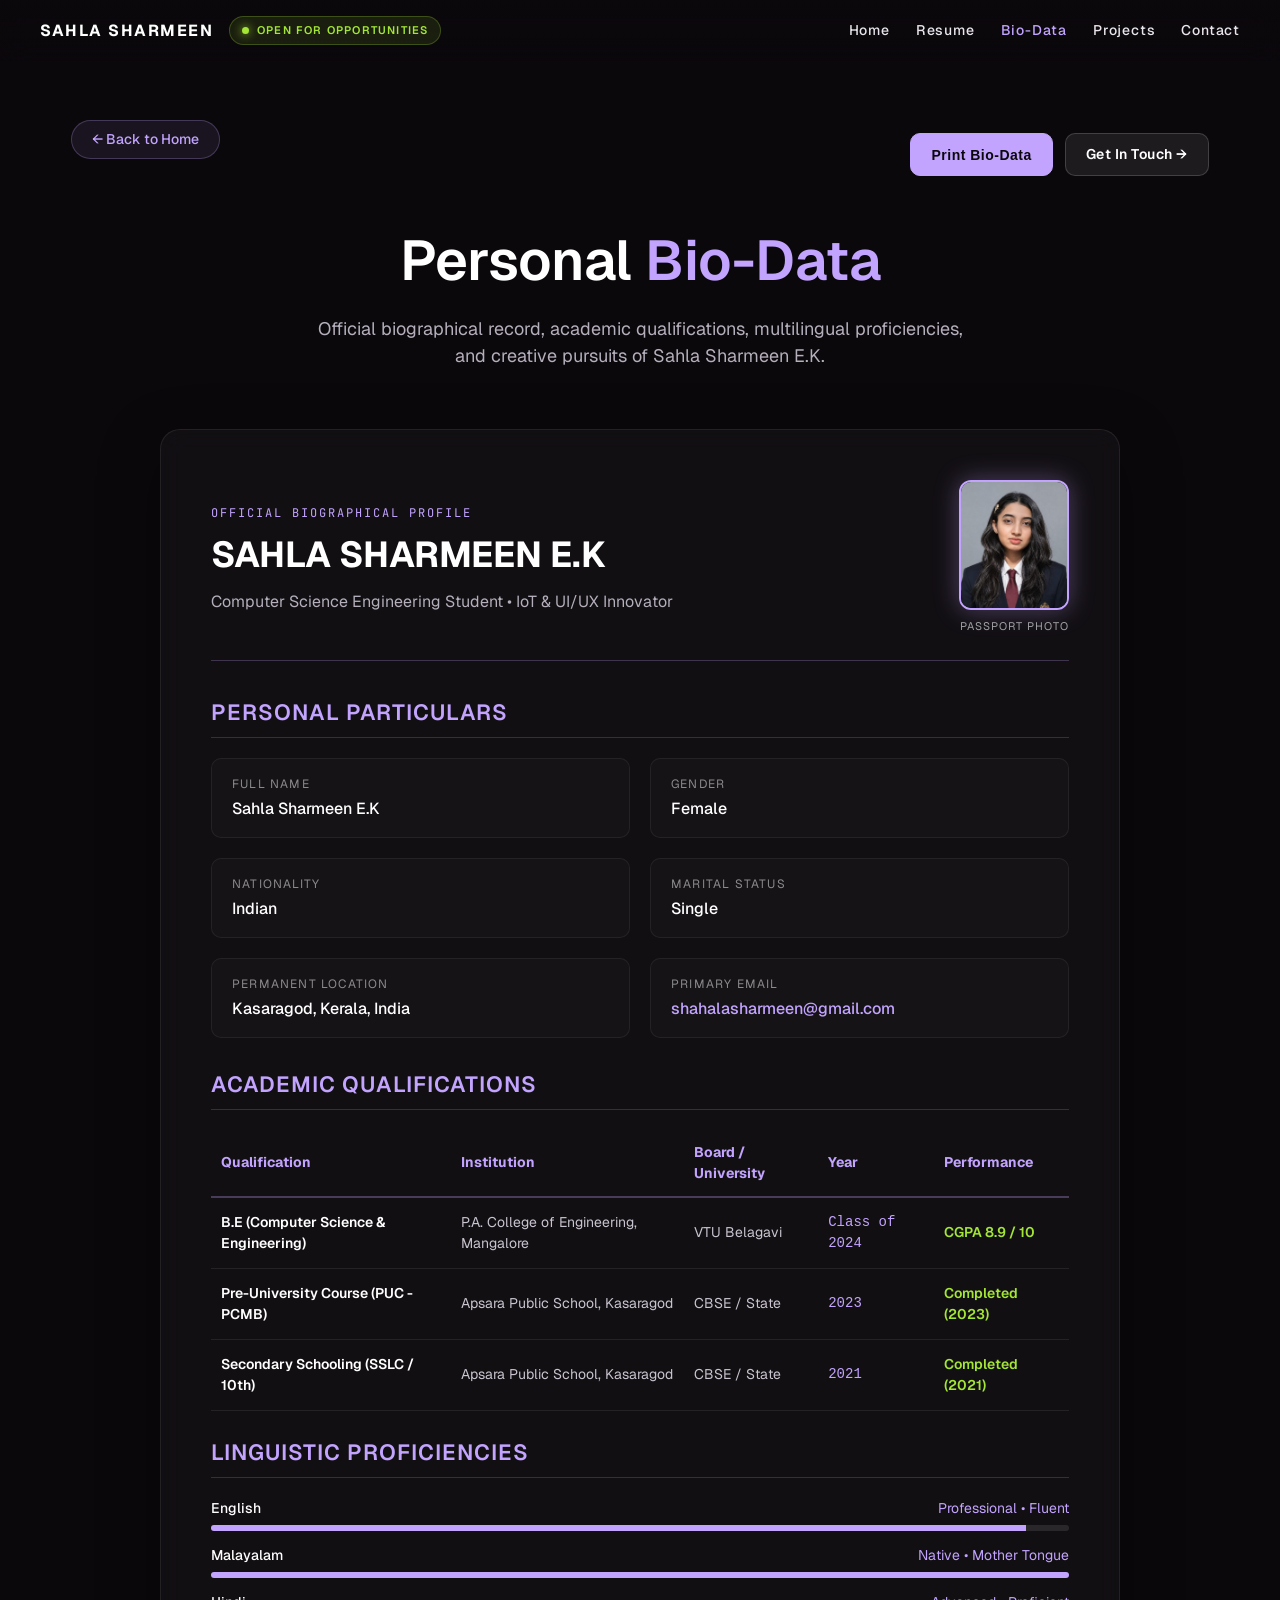
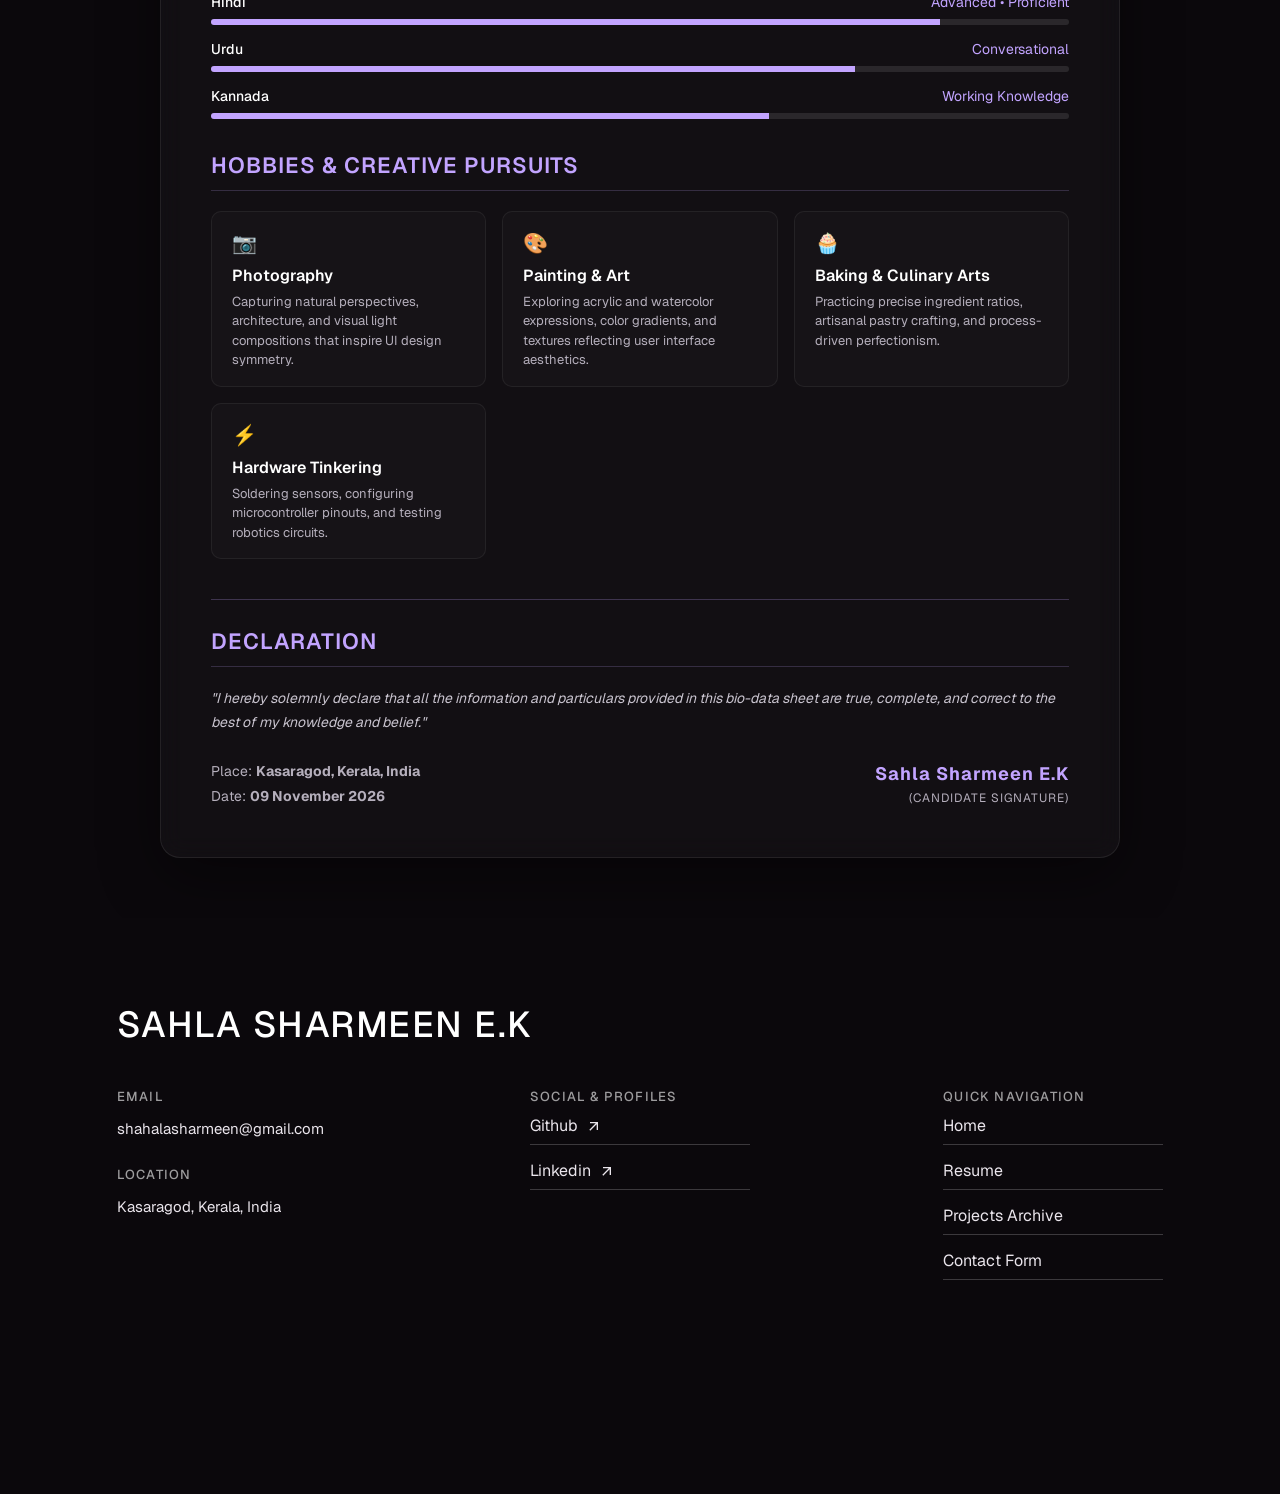
==== commit f1eadcc7: "Enhance text contrast, fix timeline alignment, add bespoke project images, fix header overlap, add 3" ====
--- a/biodata.html
+++ b/biodata.html
@@ -24,8 +24,8 @@
   <link href="https://fonts.googleapis.com/css2?family=Geist:wght@100..900&family=JetBrains+Mono:wght@400;500;600&display=swap" rel="stylesheet">
 
   <!-- Stylesheets with Cache Busting -->
-  <link rel="stylesheet" href="css/style.css?v=redoyan_20261109_v2">
-  <link rel="stylesheet" href="css/print.css?v=redoyan_20261109_v2" media="print">
+  <link rel="stylesheet" href="css/style.css?v=redoyan_20261109_v4">
+  <link rel="stylesheet" href="css/print.css?v=redoyan_20261109_v4" media="print">
 </head>
 <body>
 
@@ -34,15 +34,17 @@
 
   <!-- Redoyan Signature Fixed Header -->
   <header class="header" role="banner">
-    <a href="index.html" class="navbar-title hover-link" aria-label="Sahla Sharmeen Home">
-      <div class="hover-in">
-        SAHLA SHARMEEN
-        <div>SAHLA SHARMEEN</div>
+    <div class="header-brand-group">
+      <a href="index.html" class="navbar-title hover-link" aria-label="Sahla Sharmeen Home">
+        <div class="hover-in">
+          SAHLA SHARMEEN
+          <div>SAHLA SHARMEEN</div>
+        </div>
+      </a>
+
+      <div class="navbar-connect">
+        <span class="connect-dot"></span> OPEN FOR OPPORTUNITIES
       </div>
-    </a>
-
-    <div class="navbar-connect">
-      <span class="connect-dot"></span> OPEN FOR OPPORTUNITIES
     </div>
 
     <nav aria-label="Main navigation">
@@ -153,17 +155,17 @@
               </tr>
               <tr style="border-bottom: 1px solid rgba(255, 255, 255, 0.08);">
                 <td style="padding: 14px 10px; font-weight: 600; color: #fff;">Pre-University Course (PUC - PCMB)</td>
-                <td style="padding: 14px 10px; color: #c9c4cf;">GHSS Irikkur, Kannur</td>
-                <td style="padding: 14px 10px; color: #c9c4cf;">DHSE Kerala</td>
-                <td style="padding: 14px 10px; color: var(--accentColor); font-family: monospace;">2022 &ndash; 2024</td>
-                <td style="padding: 14px 10px; font-weight: 600; color: #a3e635;">84.6%</td>
+                <td style="padding: 14px 10px; color: #c9c4cf;">Apsara Public School, Kasaragod</td>
+                <td style="padding: 14px 10px; color: #c9c4cf;">CBSE / State</td>
+                <td style="padding: 14px 10px; color: var(--accentColor); font-family: monospace;">2023</td>
+                <td style="padding: 14px 10px; font-weight: 600; color: #a3e635;">Completed (2023)</td>
               </tr>
               <tr style="border-bottom: 1px solid rgba(255, 255, 255, 0.08);">
-                <td style="padding: 14px 10px; font-weight: 600; color: #fff;">Secondary School Leaving Certificate (SSLC)</td>
-                <td style="padding: 14px 10px; color: #c9c4cf;">TIHSS Naimarmoola, Kasaragod</td>
-                <td style="padding: 14px 10px; color: #c9c4cf;">KBPE Kerala</td>
-                <td style="padding: 14px 10px; color: var(--accentColor); font-family: monospace;">2021 &ndash; 2022</td>
-                <td style="padding: 14px 10px; font-weight: 600; color: #a3e635;">96.8% (Distinction)</td>
+                <td style="padding: 14px 10px; font-weight: 600; color: #fff;">Secondary Schooling (SSLC / 10th)</td>
+                <td style="padding: 14px 10px; color: #c9c4cf;">Apsara Public School, Kasaragod</td>
+                <td style="padding: 14px 10px; color: #c9c4cf;">CBSE / State</td>
+                <td style="padding: 14px 10px; color: var(--accentColor); font-family: monospace;">2021</td>
+                <td style="padding: 14px 10px; font-weight: 600; color: #a3e635;">Completed (2021)</td>
               </tr>
             </tbody>
           </table>
@@ -314,7 +316,7 @@
 
   <!-- jQuery & Global Script with Cache Busting -->
   <script src="https://code.jquery.com/jquery-3.7.1.min.js"></script>
-  <script src="js/main.js?v=redoyan_20261109_v2"></script>
+  <script src="js/main.js?v=redoyan_20261109_v4"></script>
 
 </body>
 </html>
--- a/css/style.css
+++ b/css/style.css
@@ -120,23 +120,28 @@
   }
 }
 
-/* Header & Redoyan Navigation */
+/* Header & Redoyan Navigation (Full Width Edge-to-Edge Gradient) */
 .header {
   display: flex;
-  max-width: var(--cMaxWidth);
-  width: var(--cWidth);
+  width: 100%;
+  max-width: 100vw;
   justify-content: space-between;
   align-items: center;
-  padding: 24px 0;
+  padding: 16px 40px;
   box-sizing: border-box;
   position: fixed;
-  left: 50%;
-  transform: translate(-50%);
+  left: 0;
   top: 0;
   z-index: 9999;
-  background: linear-gradient(180deg, rgba(11, 8, 12, 0.95) 0%, rgba(11, 8, 12, 0.7) 70%, rgba(11, 8, 12, 0) 100%);
-  backdrop-filter: blur(14px);
-  -webkit-backdrop-filter: blur(14px);
+  background: linear-gradient(180deg, rgba(11, 8, 12, 0.98) 0%, rgba(11, 8, 12, 0.85) 60%, rgba(11, 8, 12, 0) 100%);
+  backdrop-filter: blur(16px);
+  -webkit-backdrop-filter: blur(16px);
+}
+
+.header-brand-group {
+  display: flex;
+  align-items: center;
+  gap: 16px;
 }
 
 .navbar-title {
@@ -148,22 +153,21 @@
 }
 
 .navbar-connect {
-  position: absolute;
-  left: 50%;
-  top: 50%;
-  transform: translate(-50%, -50%);
-  font-size: 12px;
+  position: static;
+  transform: none;
+  font-size: 11px;
   letter-spacing: 1.2px;
   font-weight: 600;
   color: #a3e635;
-  display: flex;
+  display: inline-flex;
   align-items: center;
   gap: 8px;
   background: rgba(163, 230, 53, 0.1);
-  padding: 5px 14px;
+  padding: 5px 12px;
   border-radius: 20px;
   border: 1px solid rgba(163, 230, 53, 0.25);
   text-transform: uppercase;
+  white-space: nowrap;
 }
 
 .connect-dot {
@@ -186,7 +190,7 @@
   margin: 0;
   padding: 0;
   list-style: none;
-  column-gap: 30px;
+  column-gap: 26px;
   align-items: center;
 }
 
@@ -225,23 +229,19 @@
   color: var(--accentColor);
 }
 
-@media only screen and (max-width: 992px) {
+@media only screen and (max-width: 1024px) {
+  .header {
+    padding: 14px 20px;
+  }
+  .header ul {
+    column-gap: 14px;
+    font-size: 12px;
+  }
+}
+
+@media only screen and (max-width: 820px) {
   .navbar-connect {
     display: none;
-  }
-  .header ul {
-    column-gap: 16px;
-    font-size: 13px;
-  }
-}
-
-@media only screen and (max-width: 680px) {
-  .header {
-    padding: 16px 0;
-  }
-  .navbar-title {
-    font-size: 13px;
-    letter-spacing: 1px;
   }
   .header ul {
     column-gap: 10px;
@@ -576,35 +576,44 @@
   width: var(--cWidth);
   max-width: var(--cMaxWidth);
   margin: 60px auto 100px;
-  z-index: 5;
+  z-index: 10;
 }
 
 .about-me {
-  padding: 40px 0;
+  padding: 45px 50px;
   width: 100%;
   max-width: 1100px;
+  background: rgba(14, 10, 18, 0.9);
+  border: 1px solid rgba(194, 164, 255, 0.25);
+  border-radius: 20px;
+  backdrop-filter: blur(24px);
+  -webkit-backdrop-filter: blur(24px);
+  box-shadow: 0 25px 60px rgba(0, 0, 0, 0.6);
 }
 
 .about-me h3.title {
-  font-size: 18px;
+  font-size: 16px;
   text-transform: uppercase;
-  letter-spacing: 4px;
-  font-weight: 500;
-  color: var(--accentColor);
-  margin-bottom: 20px;
+  letter-spacing: 3.5px;
+  font-weight: 600;
+  color: var(--accentColor);
+  margin-bottom: 18px;
 }
 
 .about-me p.para {
-  font-size: 26px;
+  font-size: 24px;
   font-weight: 400;
-  line-height: 1.55;
-  color: #fff;
-  letter-spacing: 0.3px;
+  line-height: 1.6;
+  color: #ffffff;
+  letter-spacing: 0.2px;
 }
 
 @media screen and (max-width: 768px) {
+  .about-me {
+    padding: 30px 24px;
+  }
   .about-me p.para {
-    font-size: 19px;
+    font-size: 18px;
     line-height: 1.5;
   }
 }
@@ -618,7 +627,7 @@
   width: var(--cWidth);
   max-width: var(--cMaxWidth);
   margin: 60px auto 140px;
-  z-index: 9;
+  z-index: 10;
 }
 
 .what-box:first-child {
@@ -652,43 +661,36 @@
   position: relative;
 }
 
-.what-border2 {
-  position: absolute;
-  top: 0;
-  bottom: 0;
-  left: -20px;
-  width: 2px;
-}
-
 .what-content {
   position: relative;
   padding: 35px 40px;
   box-sizing: border-box;
-  background: rgba(255, 255, 255, 0.03);
-  border: 1px solid rgba(255, 255, 255, 0.08);
-  border-radius: 14px;
+  background: rgba(14, 10, 20, 0.94);
+  border: 1px solid rgba(194, 164, 255, 0.24);
+  border-radius: 16px;
   transition: all 0.35s ease;
-  backdrop-filter: blur(10px);
-  -webkit-backdrop-filter: blur(10px);
+  backdrop-filter: blur(25px);
+  -webkit-backdrop-filter: blur(25px);
+  box-shadow: 0 20px 45px rgba(0, 0, 0, 0.6);
 }
 
 .what-content:hover {
-  background: rgba(194, 164, 255, 0.08);
+  background: rgba(22, 16, 32, 0.96);
   border-color: var(--accentColor);
   transform: translateX(8px);
-  box-shadow: 0 15px 40px rgba(194, 164, 255, 0.15);
+  box-shadow: 0 20px 50px rgba(194, 164, 255, 0.2);
 }
 
 .what-content h3 {
-  font-size: 26px;
+  font-size: 24px;
   letter-spacing: 1.5px;
   margin: 0 0 6px 0;
-  color: #fff;
-  font-weight: 600;
+  color: #ffffff;
+  font-weight: 700;
 }
 
 .what-content h4 {
-  font-weight: 400;
+  font-weight: 500;
   letter-spacing: 1px;
   margin: 0 0 14px 0;
   font-size: 14px;
@@ -697,18 +699,18 @@
 
 .what-content p {
   font-size: 15px;
-  line-height: 1.6;
-  font-weight: 300;
-  color: #c9c4cf;
+  line-height: 1.65;
+  font-weight: 400;
+  color: #e5e0ea;
   margin-bottom: 20px;
 }
 
 .what-content h5 {
-  font-weight: 500;
-  font-size: 12px;
+  font-weight: 600;
+  font-size: 11px;
   letter-spacing: 1.5px;
   text-transform: uppercase;
-  color: rgba(255, 255, 255, 0.6);
+  color: #c2a4ff;
   margin-bottom: 10px;
 }
 
@@ -720,12 +722,13 @@
 
 .what-tags {
   font-size: 12px;
-  padding: 4px 12px;
+  padding: 5px 14px;
   border-radius: 20px;
-  background: rgba(255, 255, 255, 0.06);
-  border: 1px solid rgba(255, 255, 255, 0.1);
-  color: #eae5ec;
+  background: rgba(194, 164, 255, 0.12);
+  border: 1px solid rgba(194, 164, 255, 0.28);
+  color: #ffffff;
   font-family: 'JetBrains Mono', monospace;
+  font-weight: 500;
 }
 
 @media screen and (max-width: 900px) {
@@ -755,7 +758,8 @@
   width: var(--cWidth);
   max-width: var(--cMaxWidth);
   margin: 60px auto 140px;
-  padding: 40px 0;
+  padding: 60px 0;
+  z-index: 10;
 }
 
 .career-container {
@@ -783,42 +787,59 @@
 
 .career-info {
   position: relative;
-  padding: 30px 0;
+  display: flex;
+  flex-direction: column;
+  margin: 0 auto;
+  width: 100%;
 }
 
 .career-timeline {
   position: absolute;
-  top: 0;
+  top: -20px;
   bottom: 0;
-  left: 220px;
-  width: 2px;
-  background: linear-gradient(180deg, var(--accentColor) 0%, rgba(194, 164, 255, 0.1) 100%);
+  left: 50%;
+  transform: translateX(-50%);
+  width: 3px;
+  height: 100%;
+  background-image: linear-gradient(to bottom, #aa42ff 20%, var(--accentColor) 50%, transparent 95%);
   max-height: 0%;
   opacity: 0;
+  z-index: 2;
 }
 
 .career-dot {
   position: absolute;
-  top: 0%;
-  left: -5px;
+  bottom: 0;
+  left: 50%;
+  transform: translate(-50%, 50%);
+  background-color: #aa42ff;
   width: 12px;
   height: 12px;
   border-radius: 50%;
-  background: var(--accentColor);
-  box-shadow: 0 0 15px var(--accentColor), 0 0 30px var(--accentColor);
-  animation: pulseDot 2s infinite ease-in-out;
+  box-shadow: 0 0 8px 3px #d29bff, 0 0 20px 8px #d097ff, 0 0 40px 15px #f2c0ff;
+  animation: timelineDotPulse 1.2s infinite ease-in-out;
+}
+
+@keyframes timelineDotPulse {
+  0%, 100% {
+    box-shadow: 0 0 8px 3px #d29bff, 0 0 20px 8px #d097ff, 0 0 40px 15px #f2c0ff;
+  }
+  50% {
+    box-shadow: 0 0 4px 1px #d29bff, 0 0 10px 4px #d097ff;
+  }
 }
 
 .career-info-box {
   display: flex;
   justify-content: space-between;
-  margin-bottom: 50px;
-  position: relative;
-  gap: 50px;
-  padding: 10px 0;
+  align-items: flex-start;
+  margin-bottom: 55px;
+  position: relative;
+  width: 100%;
   opacity: 0;
-  transform: translateY(35px);
+  transform: translateY(25px);
   transition: opacity 0.5s ease, transform 0.5s ease;
+  z-index: 3;
 }
 
 .career-info-box.visible {
@@ -829,15 +850,21 @@
 .career-info-in {
   display: flex;
   justify-content: space-between;
-  width: 48%;
+  align-items: flex-start;
+  width: 44%;
   gap: 20px;
+}
+
+.career-role {
+  flex: 1;
 }
 
 .career-role h4 {
   font-size: 20px;
   font-weight: 600;
   margin: 0 0 6px 0;
-  color: #fff;
+  color: #ffffff;
+  line-height: 1.3;
 }
 
 .career-role h5 {
@@ -845,33 +872,37 @@
   font-weight: 400;
   color: var(--accentColor);
   margin: 0;
+  line-height: 1.4;
 }
 
 .career-info-in h3 {
-  font-size: 22px;
+  font-size: 24px;
   font-weight: 600;
-  color: #fff;
+  color: #ffffff;
   margin: 0;
   white-space: nowrap;
 }
 
 .career-info-box p {
-  width: 48%;
+  width: 44%;
   font-size: 15px;
-  color: #b5afbc;
-  line-height: 1.6;
+  color: #e5e0ea;
+  line-height: 1.65;
   margin: 0;
+  font-weight: 400;
 }
 
 @media screen and (max-width: 900px) {
   .career-timeline {
-    left: 10px;
+    left: 12px;
+    transform: none;
   }
   .career-info-box {
     flex-direction: column;
     gap: 12px;
     margin-bottom: 40px;
-    padding-left: 35px;
+    padding-left: 36px;
+    box-sizing: border-box;
   }
   .career-info-in,
   .career-info-box p {
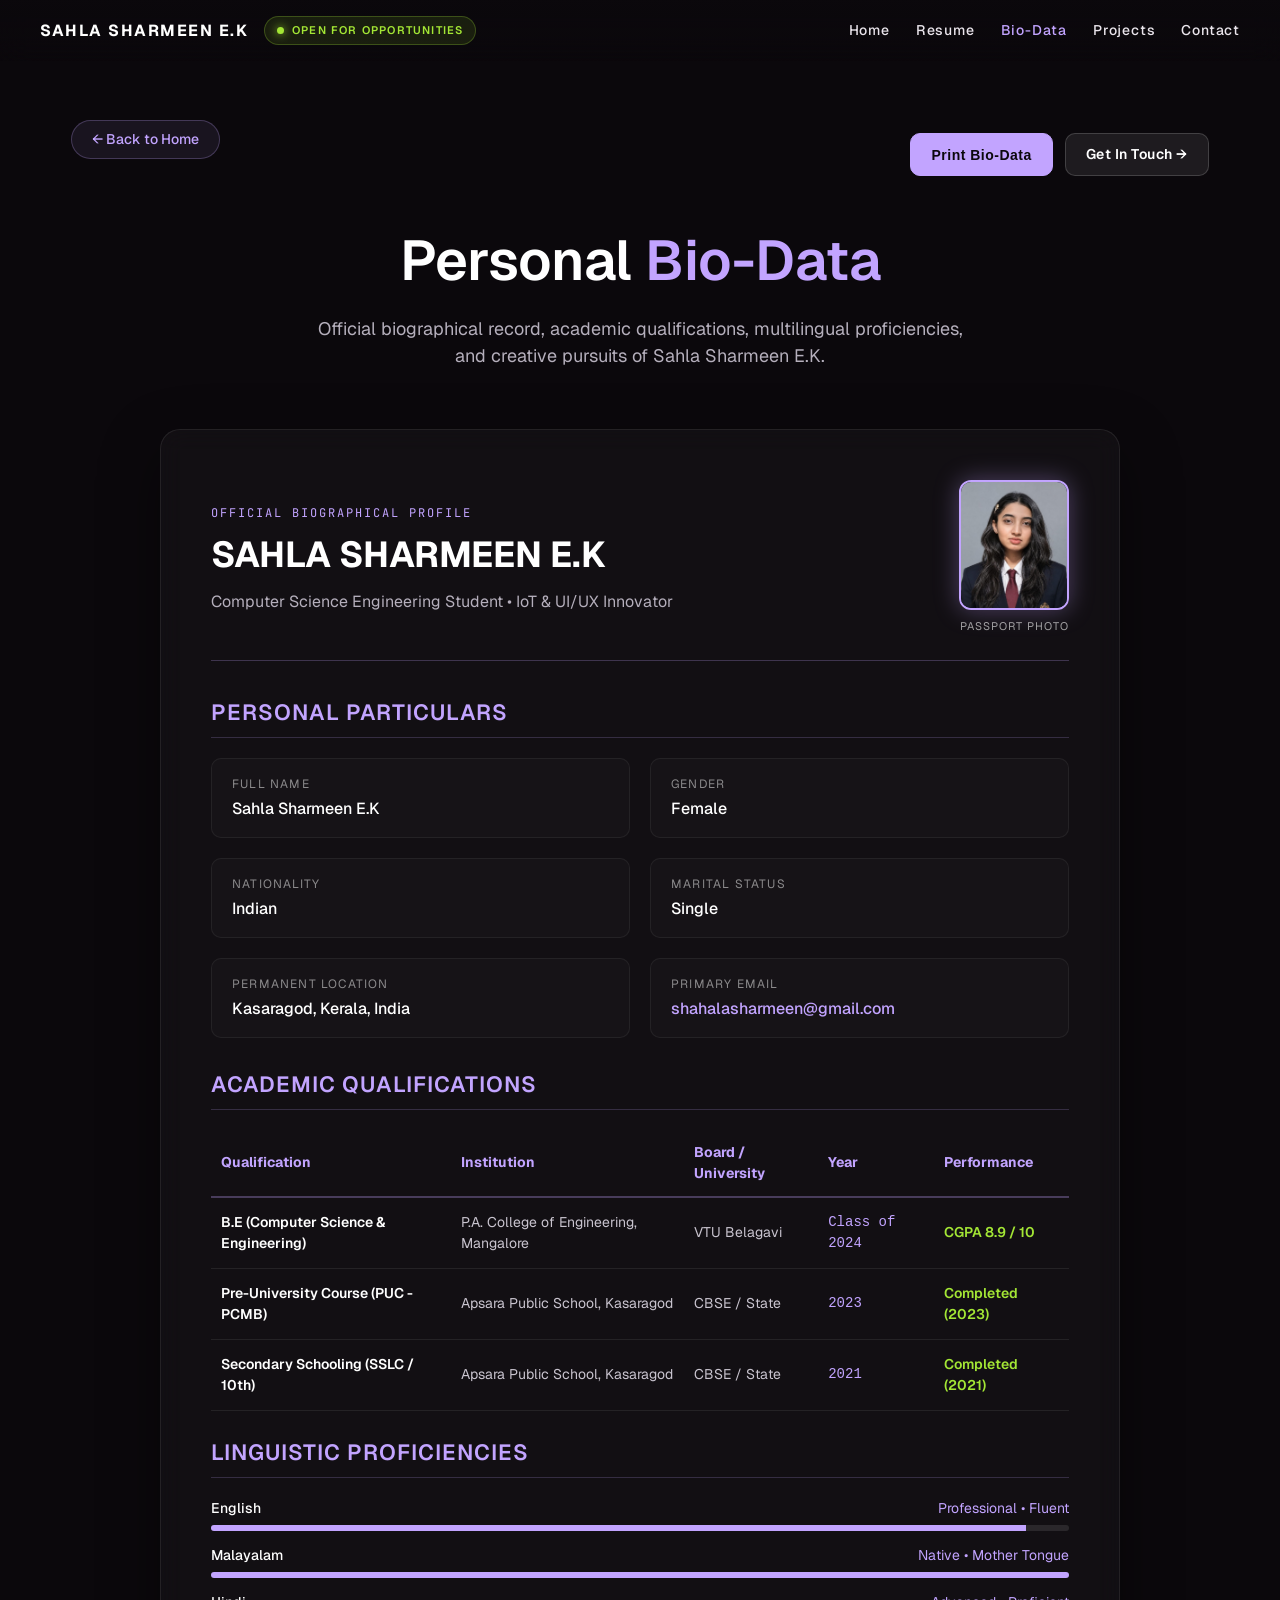
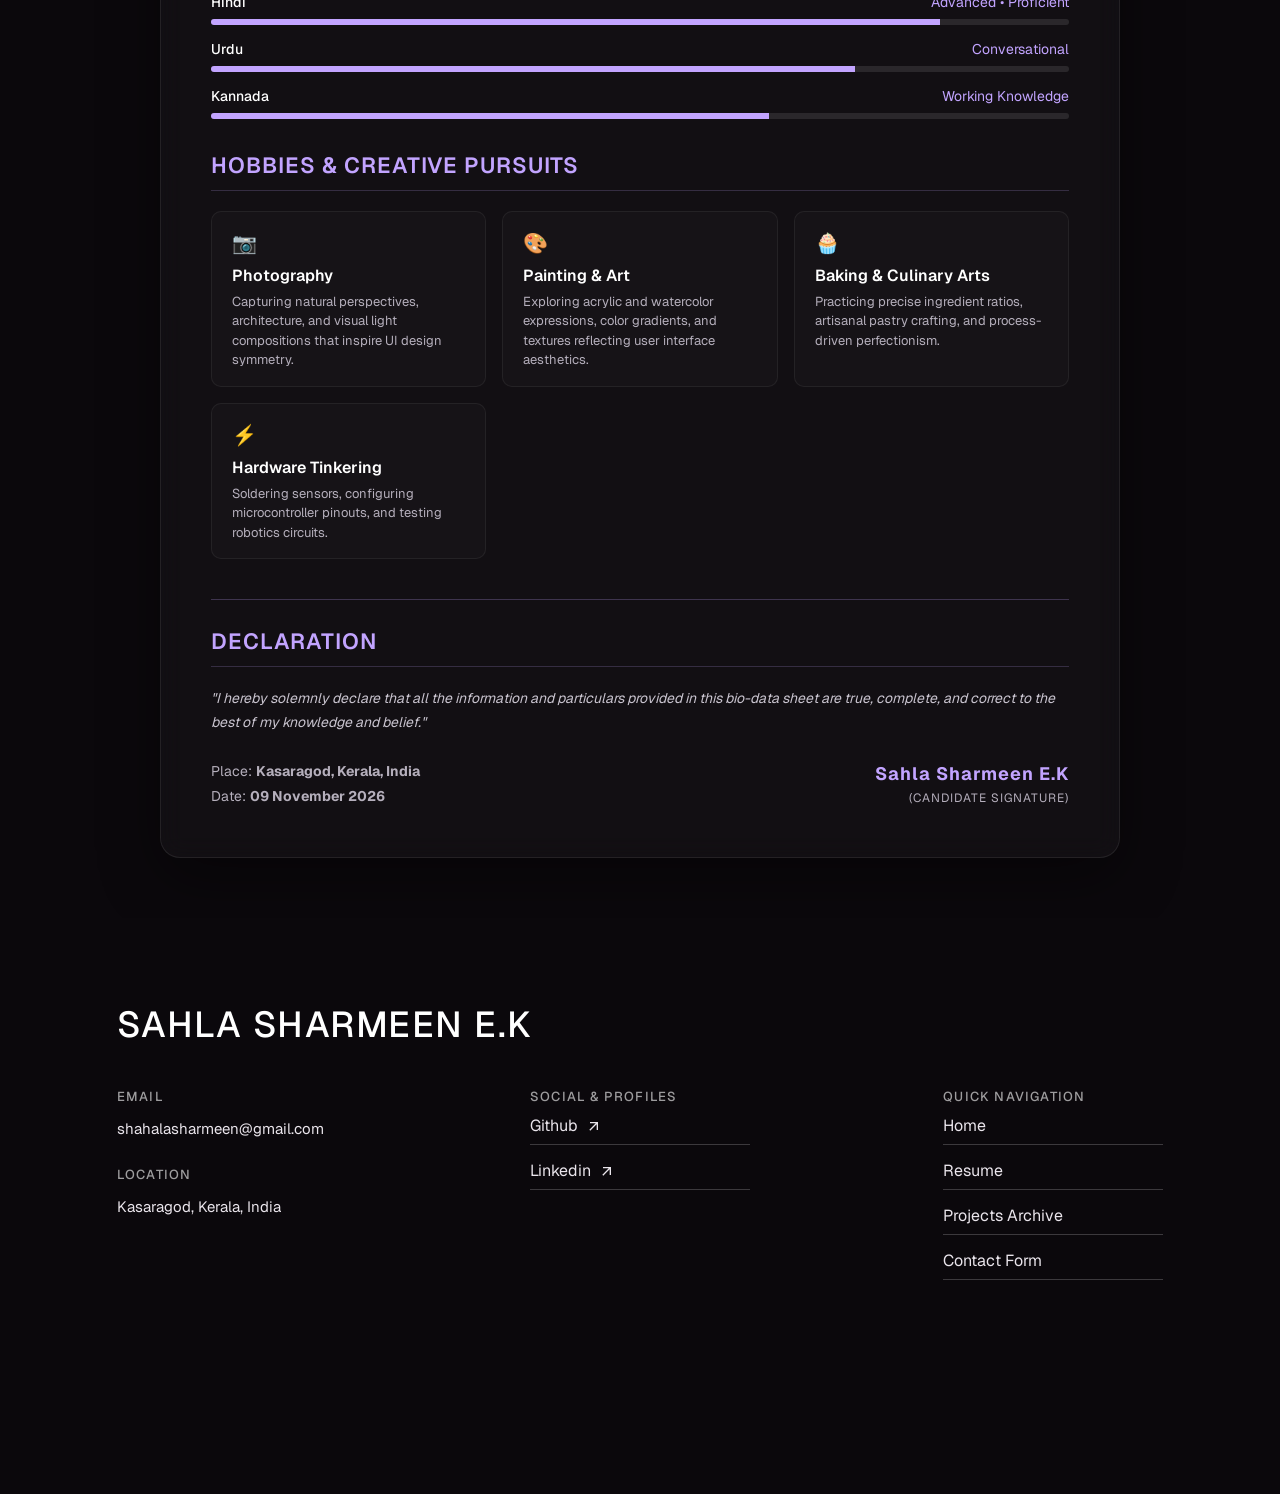
==== commit 4ae490a0: "Animate image.png as interactive human model, set Salesforce project year to 2026, and update name t" ====
--- a/biodata.html
+++ b/biodata.html
@@ -24,8 +24,8 @@
   <link href="https://fonts.googleapis.com/css2?family=Geist:wght@100..900&family=JetBrains+Mono:wght@400;500;600&display=swap" rel="stylesheet">
 
   <!-- Stylesheets with Cache Busting -->
-  <link rel="stylesheet" href="css/style.css?v=redoyan_20261109_v4">
-  <link rel="stylesheet" href="css/print.css?v=redoyan_20261109_v4" media="print">
+  <link rel="stylesheet" href="css/style.css?v=redoyan_20261109_v5">
+  <link rel="stylesheet" href="css/print.css?v=redoyan_20261109_v5" media="print">
 </head>
 <body>
 
@@ -35,10 +35,10 @@
   <!-- Redoyan Signature Fixed Header -->
   <header class="header" role="banner">
     <div class="header-brand-group">
-      <a href="index.html" class="navbar-title hover-link" aria-label="Sahla Sharmeen Home">
+      <a href="index.html" class="navbar-title hover-link" aria-label="Sahla Sharmeen E.K Home">
         <div class="hover-in">
-          SAHLA SHARMEEN
-          <div>SAHLA SHARMEEN</div>
+          SAHLA SHARMEEN E.K
+          <div>SAHLA SHARMEEN E.K</div>
         </div>
       </a>
 
@@ -316,7 +316,7 @@
 
   <!-- jQuery & Global Script with Cache Busting -->
   <script src="https://code.jquery.com/jquery-3.7.1.min.js"></script>
-  <script src="js/main.js?v=redoyan_20261109_v4"></script>
+  <script src="js/main.js?v=redoyan_20261109_v5"></script>
 
 </body>
 </html>
--- a/css/style.css
+++ b/css/style.css
@@ -553,6 +553,11 @@
     filter: drop-shadow(0 0 40px rgba(194, 164, 255, 0.45));
     -webkit-mask-image: linear-gradient(to bottom, black 85%, transparent 100%);
     mask-image: linear-gradient(to bottom, black 85%, transparent 100%);
+    animation: mobileCharacterFloat 3.5s ease-in-out infinite;
+  }
+  @keyframes mobileCharacterFloat {
+    0%, 100% { transform: translateY(0); }
+    50% { transform: translateY(-8px); }
   }
   .landing-info {
     text-align: center;
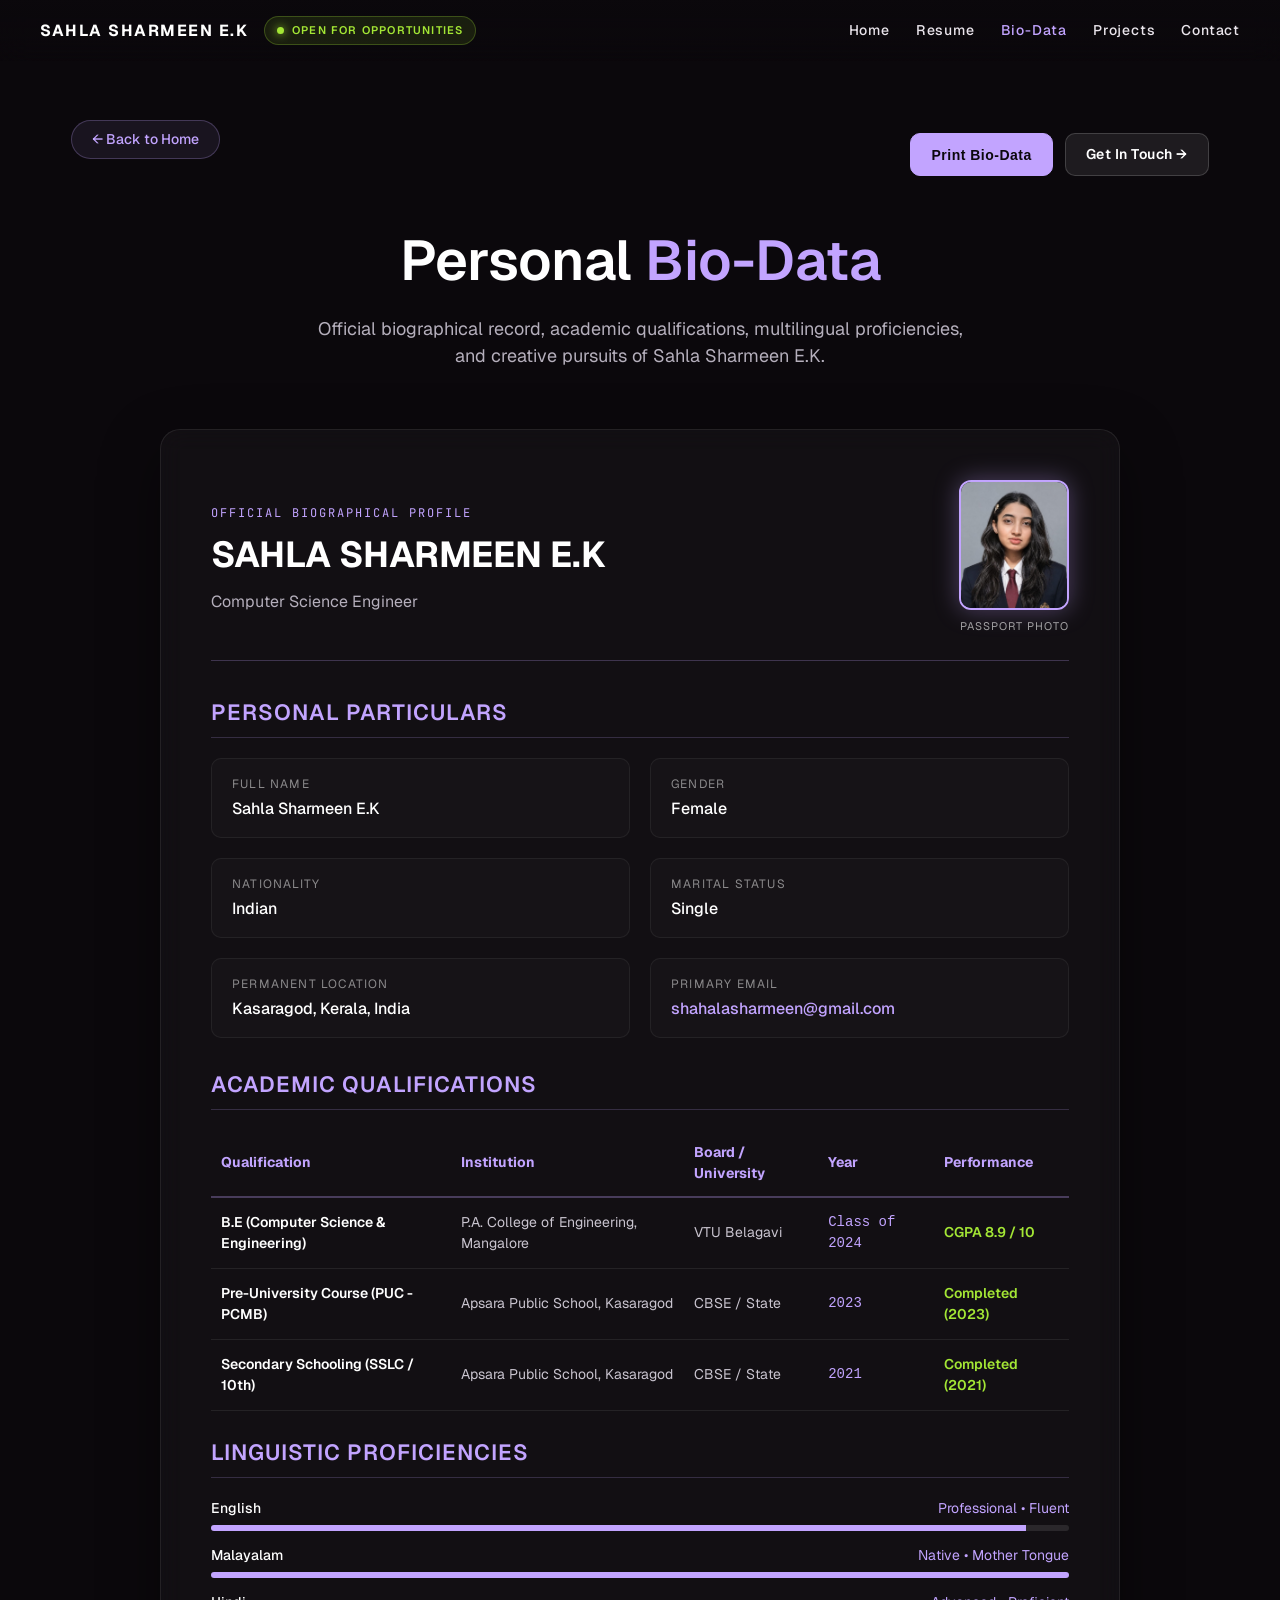
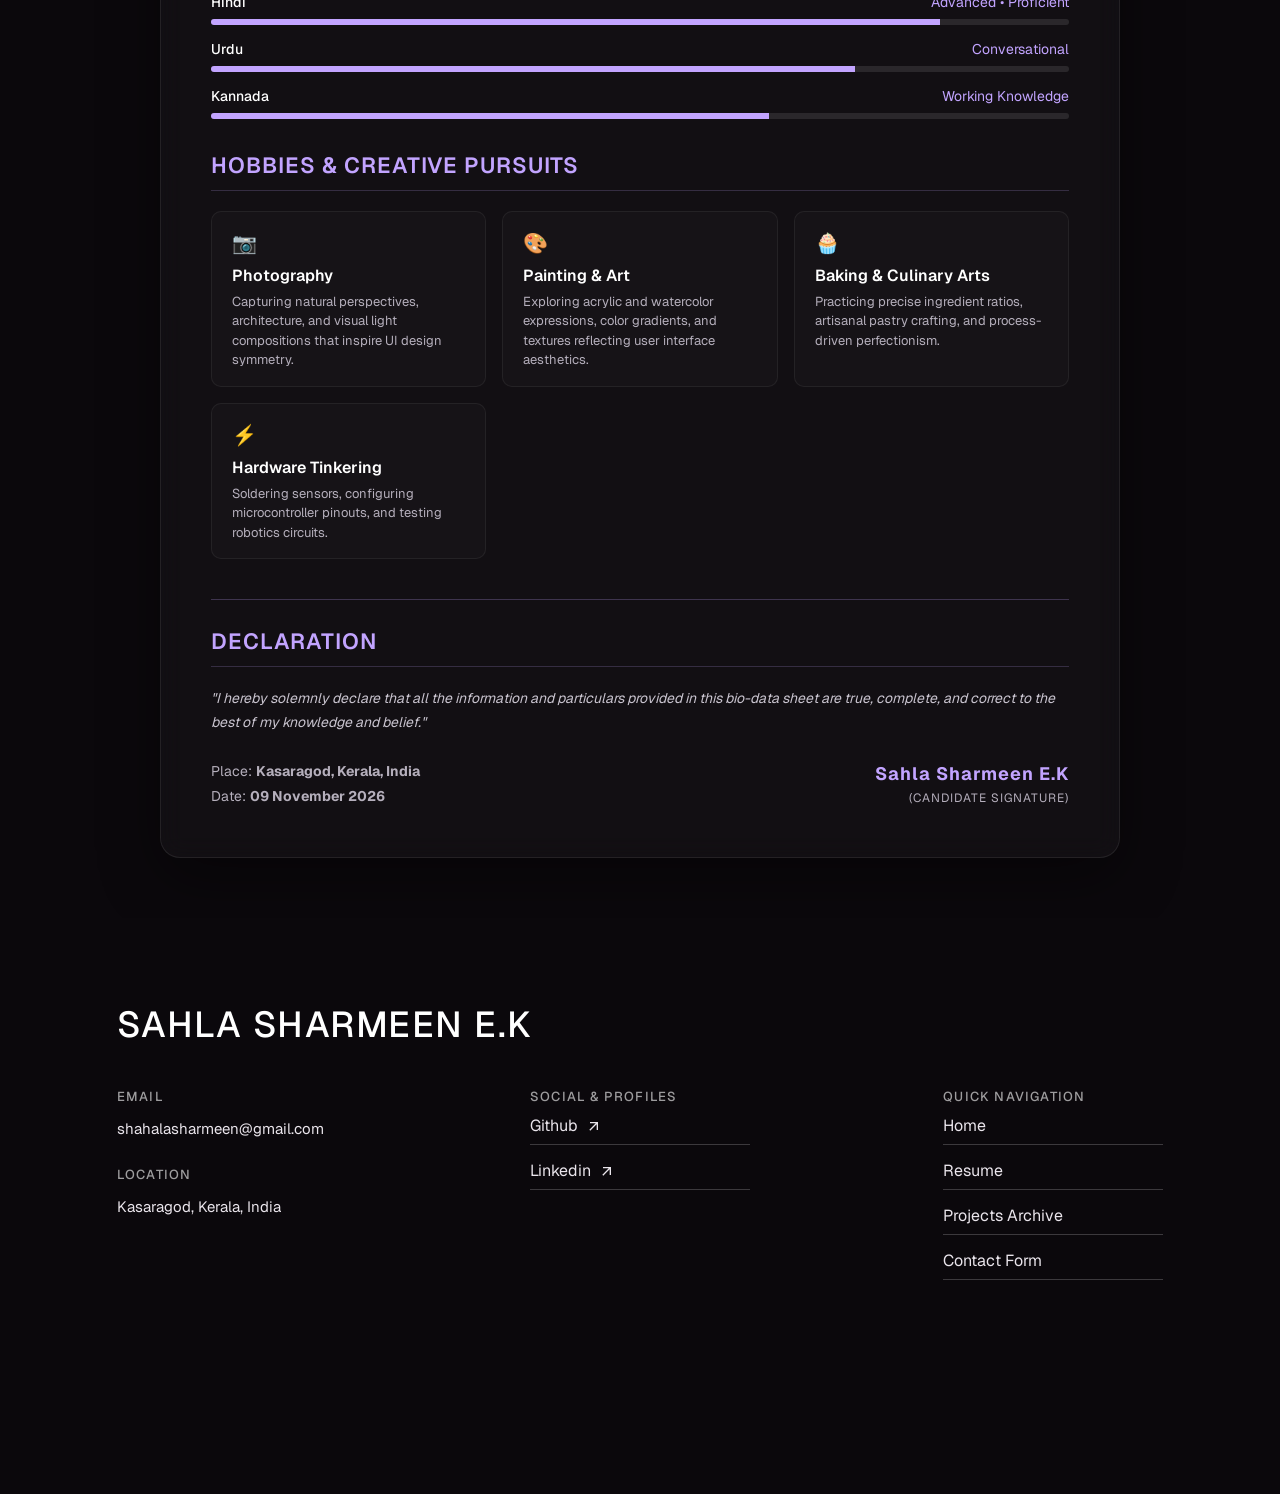
==== commit c9ba6483: "Fix character model cutout and lighting to preserve true colors without washouts, soften rim halo, a" ====
--- a/biodata.html
+++ b/biodata.html
@@ -24,8 +24,8 @@
   <link href="https://fonts.googleapis.com/css2?family=Geist:wght@100..900&family=JetBrains+Mono:wght@400;500;600&display=swap" rel="stylesheet">
 
   <!-- Stylesheets with Cache Busting -->
-  <link rel="stylesheet" href="css/style.css?v=redoyan_20261109_v5">
-  <link rel="stylesheet" href="css/print.css?v=redoyan_20261109_v5" media="print">
+  <link rel="stylesheet" href="css/style.css?v=redoyan_20261109_v6">
+  <link rel="stylesheet" href="css/print.css?v=redoyan_20261109_v6" media="print">
 </head>
 <body>
 
@@ -87,7 +87,7 @@
         <div>
           <span style="font-size: 12px; font-family: 'JetBrains Mono', monospace; color: var(--accentColor); letter-spacing: 2px; text-transform: uppercase;">Official Biographical Profile</span>
           <h2 style="font-size: 36px; font-weight: 700; color: #fff; margin: 4px 0 8px 0;">SAHLA SHARMEEN E.K</h2>
-          <div style="font-size: 16px; color: #b5afbc;">Computer Science Engineering Student &bull; IoT &amp; UI/UX Innovator</div>
+          <div style="font-size: 16px; color: #b5afbc;">Computer Science Engineer</div>
         </div>
 
         <div style="display: flex; flex-direction: column; align-items: center; gap: 8px;">
@@ -316,7 +316,7 @@
 
   <!-- jQuery & Global Script with Cache Busting -->
   <script src="https://code.jquery.com/jquery-3.7.1.min.js"></script>
-  <script src="js/main.js?v=redoyan_20261109_v5"></script>
+  <script src="js/main.js?v=redoyan_20261109_v6"></script>
 
 </body>
 </html>
--- a/css/style.css
+++ b/css/style.css
@@ -433,17 +433,17 @@
 
 .character-rim {
   position: absolute;
-  width: 420px;
-  height: 420px;
+  width: 480px;
+  height: 480px;
   z-index: 1;
-  background-color: #c2a4ff;
-  box-shadow: inset 0 0 80px #7b40ff, 0 0 90px rgba(194, 164, 255, 0.5);
-  filter: blur(70px);
+  background: radial-gradient(circle, rgba(123, 64, 255, 0.28) 0%, rgba(194, 164, 255, 0.1) 45%, transparent 70%);
+  filter: blur(55px);
   border-radius: 50%;
-  top: 45%;
+  top: 48%;
   left: 50%;
   transform: translate(-50%, -50%);
-  opacity: 0.65;
+  opacity: 0.55;
+  pointer-events: none;
   transition: opacity 1s ease;
 }
 
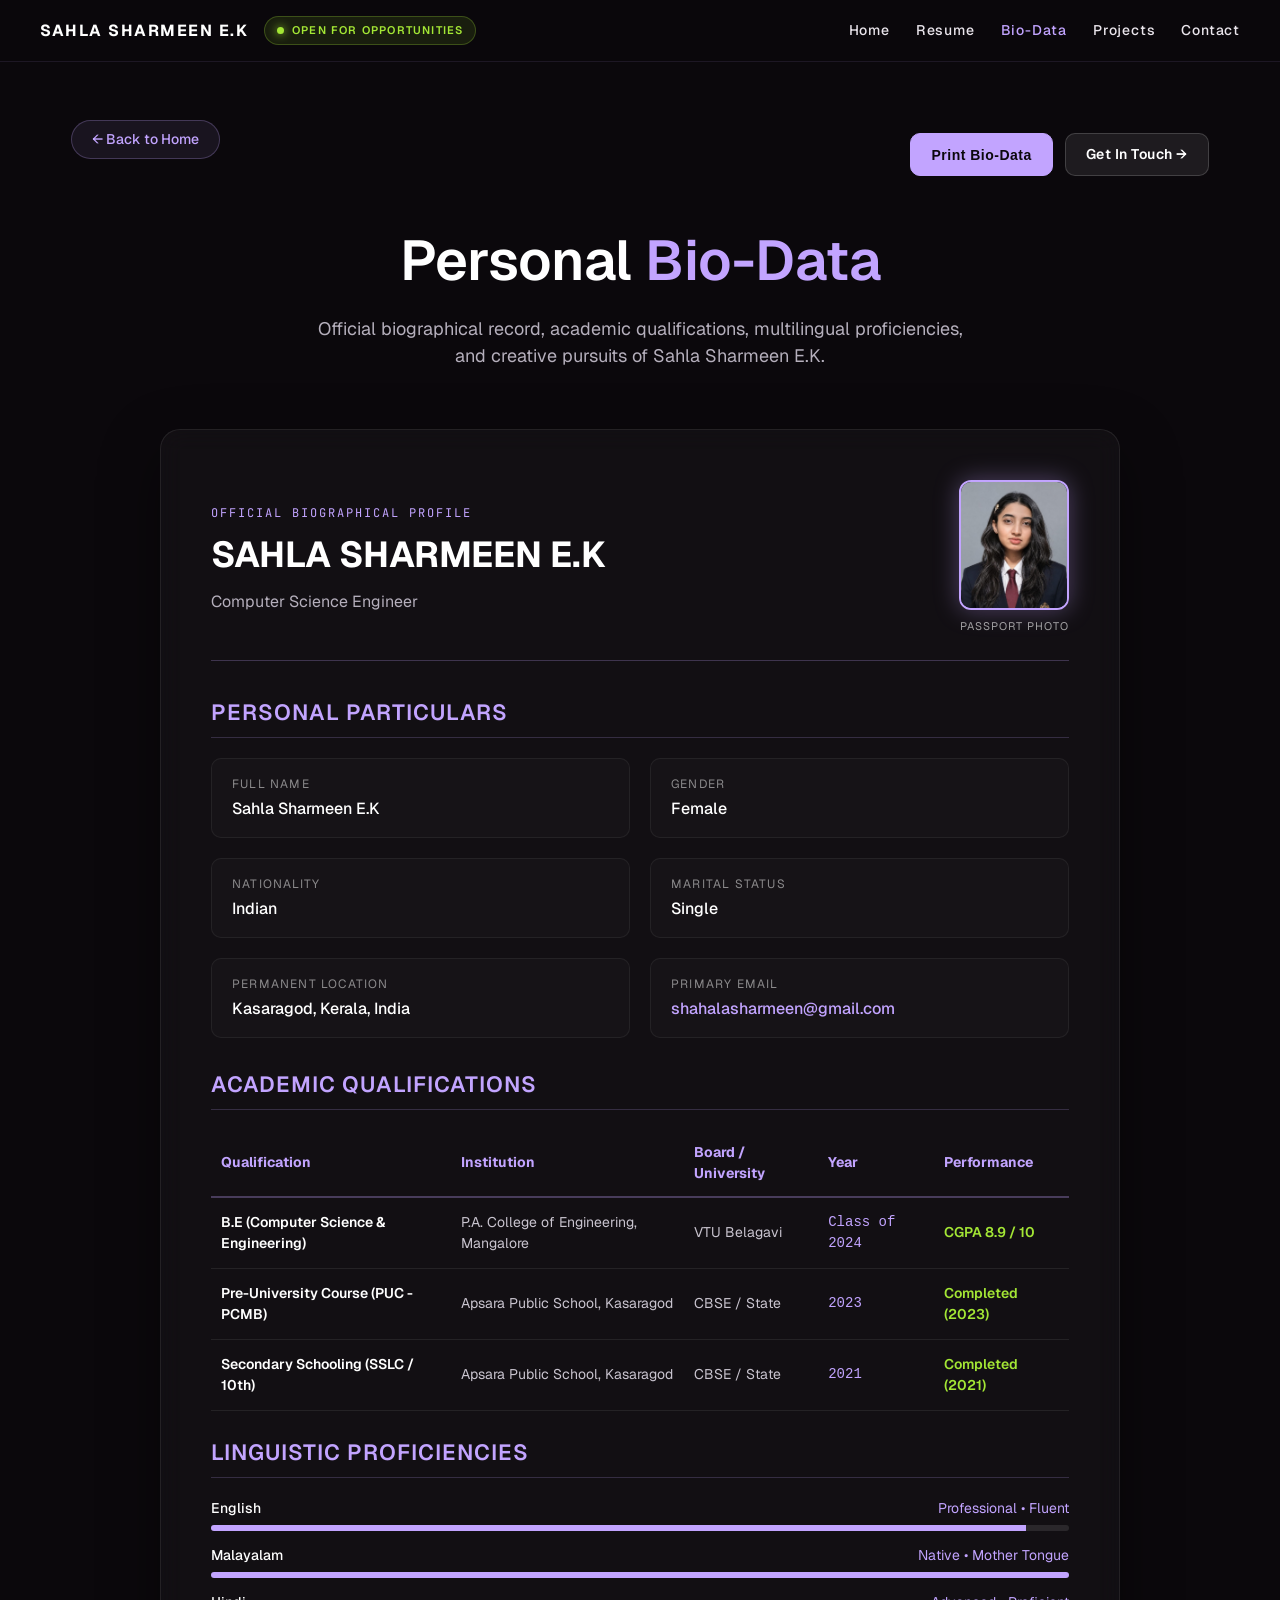
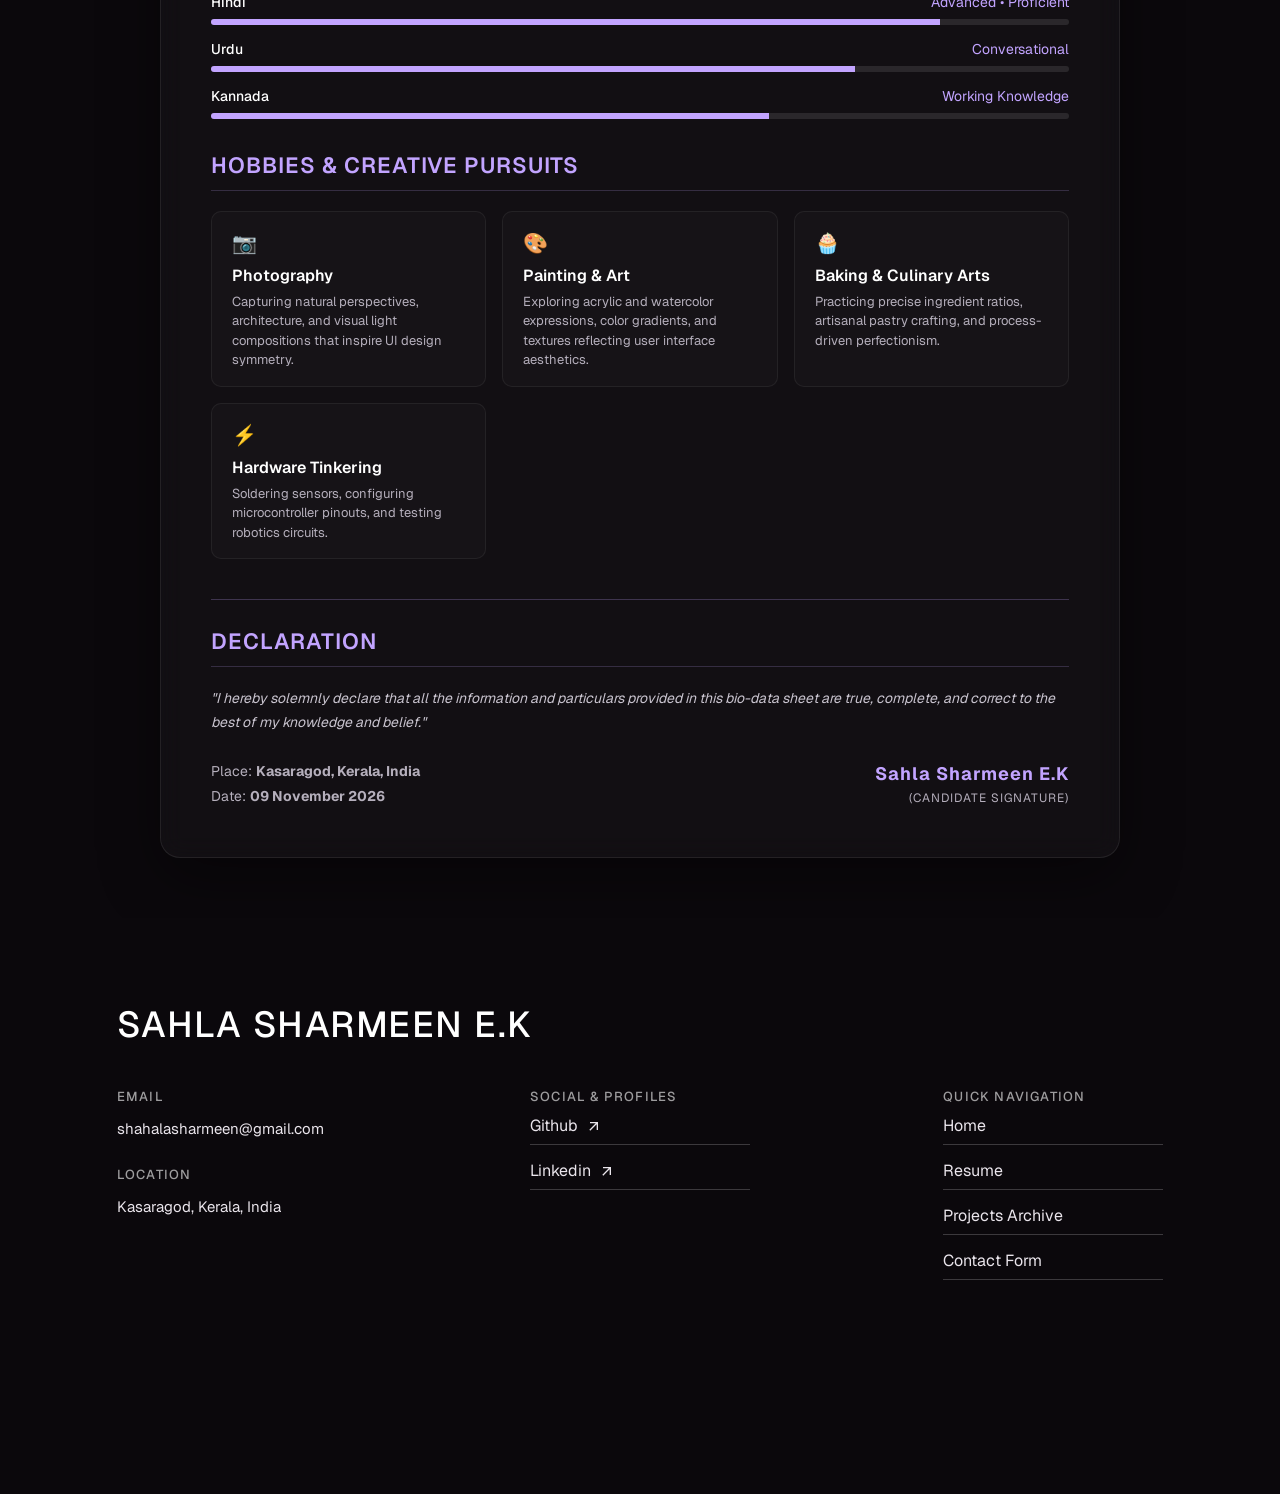
==== commit f0e6056b: "Restore and animate rigged 3D female model with typing arms, mouse-tracking head, and laptop, reorde" ====
--- a/biodata.html
+++ b/biodata.html
@@ -24,8 +24,8 @@
   <link href="https://fonts.googleapis.com/css2?family=Geist:wght@100..900&family=JetBrains+Mono:wght@400;500;600&display=swap" rel="stylesheet">
 
   <!-- Stylesheets with Cache Busting -->
-  <link rel="stylesheet" href="css/style.css?v=redoyan_20261109_v6">
-  <link rel="stylesheet" href="css/print.css?v=redoyan_20261109_v6" media="print">
+  <link rel="stylesheet" href="css/style.css?v=redoyan_20261109_v8">
+  <link rel="stylesheet" href="css/print.css?v=redoyan_20261109_v8" media="print">
 </head>
 <body>
 
@@ -316,7 +316,7 @@
 
   <!-- jQuery & Global Script with Cache Busting -->
   <script src="https://code.jquery.com/jquery-3.7.1.min.js"></script>
-  <script src="js/main.js?v=redoyan_20261109_v6"></script>
+  <script src="js/main.js?v=redoyan_20261109_v8"></script>
 
 </body>
 </html>
--- a/css/style.css
+++ b/css/style.css
@@ -124,18 +124,19 @@
 .header {
   display: flex;
   width: 100%;
-  max-width: 100vw;
+  left: 0;
+  right: 0;
+  top: 0;
   justify-content: space-between;
   align-items: center;
   padding: 16px 40px;
   box-sizing: border-box;
   position: fixed;
-  left: 0;
-  top: 0;
   z-index: 9999;
-  background: linear-gradient(180deg, rgba(11, 8, 12, 0.98) 0%, rgba(11, 8, 12, 0.85) 60%, rgba(11, 8, 12, 0) 100%);
-  backdrop-filter: blur(16px);
-  -webkit-backdrop-filter: blur(16px);
+  background: rgba(11, 8, 12, 0.94);
+  border-bottom: 1px solid rgba(194, 164, 255, 0.1);
+  backdrop-filter: blur(20px);
+  -webkit-backdrop-filter: blur(20px);
 }
 
 .header-brand-group {
@@ -792,52 +793,52 @@
 
 .career-info {
   position: relative;
-  display: flex;
-  flex-direction: column;
+  width: 100%;
+  max-width: 1050px;
   margin: 0 auto;
-  width: 100%;
 }
 
 .career-timeline {
   position: absolute;
-  top: -20px;
-  bottom: 0;
+  top: 15px;
+  bottom: 25px;
   left: 50%;
   transform: translateX(-50%);
-  width: 3px;
-  height: 100%;
-  background-image: linear-gradient(to bottom, #aa42ff 20%, var(--accentColor) 50%, transparent 95%);
+  width: 2px;
+  background-image: linear-gradient(to bottom, #aa42ff 15%, var(--accentColor) 50%, rgba(194, 164, 255, 0.2) 85%, transparent 100%);
   max-height: 0%;
   opacity: 0;
-  z-index: 2;
+  z-index: 1;
 }
 
 .career-dot {
   position: absolute;
-  bottom: 0;
+  top: 0;
   left: 50%;
-  transform: translate(-50%, 50%);
+  transform: translate(-50%, -50%);
   background-color: #aa42ff;
-  width: 12px;
-  height: 12px;
+  width: 14px;
+  height: 14px;
   border-radius: 50%;
-  box-shadow: 0 0 8px 3px #d29bff, 0 0 20px 8px #d097ff, 0 0 40px 15px #f2c0ff;
+  box-shadow: 0 0 10px 2px #d29bff, 0 0 25px 6px #aa42ff, 0 0 45px 12px #f2c0ff;
   animation: timelineDotPulse 1.2s infinite ease-in-out;
+  z-index: 2;
 }
 
 @keyframes timelineDotPulse {
   0%, 100% {
-    box-shadow: 0 0 8px 3px #d29bff, 0 0 20px 8px #d097ff, 0 0 40px 15px #f2c0ff;
+    box-shadow: 0 0 10px 2px #d29bff, 0 0 25px 6px #aa42ff, 0 0 45px 12px #f2c0ff;
   }
   50% {
-    box-shadow: 0 0 4px 1px #d29bff, 0 0 10px 4px #d097ff;
+    box-shadow: 0 0 5px 1px #d29bff, 0 0 14px 3px #aa42ff;
   }
 }
 
 .career-info-box {
-  display: flex;
-  justify-content: space-between;
-  align-items: flex-start;
+  display: grid;
+  grid-template-columns: 1fr 120px 1fr;
+  align-items: center;
+  gap: 25px;
   margin-bottom: 55px;
   position: relative;
   width: 100%;
@@ -852,16 +853,9 @@
   transform: translateY(0) !important;
 }
 
-.career-info-in {
-  display: flex;
-  justify-content: space-between;
-  align-items: flex-start;
-  width: 44%;
-  gap: 20px;
-}
-
 .career-role {
-  flex: 1;
+  text-align: right;
+  padding-right: 10px;
 }
 
 .career-role h4 {
@@ -880,37 +874,64 @@
   line-height: 1.4;
 }
 
-.career-info-in h3 {
-  font-size: 24px;
-  font-weight: 600;
+.career-year {
+  display: flex;
+  justify-content: center;
+  align-items: center;
+  position: relative;
+  z-index: 4;
+}
+
+.career-year h3 {
+  font-size: 15px;
+  font-weight: 700;
   color: #ffffff;
+  background: #191424;
+  border: 1px solid rgba(194, 164, 255, 0.45);
+  box-shadow: 0 0 16px rgba(170, 66, 255, 0.35);
+  padding: 6px 16px;
+  border-radius: 20px;
   margin: 0;
   white-space: nowrap;
+  letter-spacing: 0.5px;
 }
 
 .career-info-box p {
-  width: 44%;
   font-size: 15px;
   color: #e5e0ea;
   line-height: 1.65;
   margin: 0;
   font-weight: 400;
+  text-align: left;
+  padding-left: 10px;
 }
 
 @media screen and (max-width: 900px) {
   .career-timeline {
-    left: 12px;
+    left: 20px;
     transform: none;
   }
+  .career-dot {
+    left: 20px;
+  }
   .career-info-box {
+    display: flex;
     flex-direction: column;
+    align-items: flex-start;
     gap: 12px;
     margin-bottom: 40px;
-    padding-left: 36px;
+    padding-left: 48px;
     box-sizing: border-box;
   }
-  .career-info-in,
+  .career-role {
+    text-align: left;
+    padding-right: 0;
+  }
+  .career-year {
+    justify-content: flex-start;
+  }
   .career-info-box p {
+    padding-left: 0;
     width: 100%;
   }
   .career-section h2 {
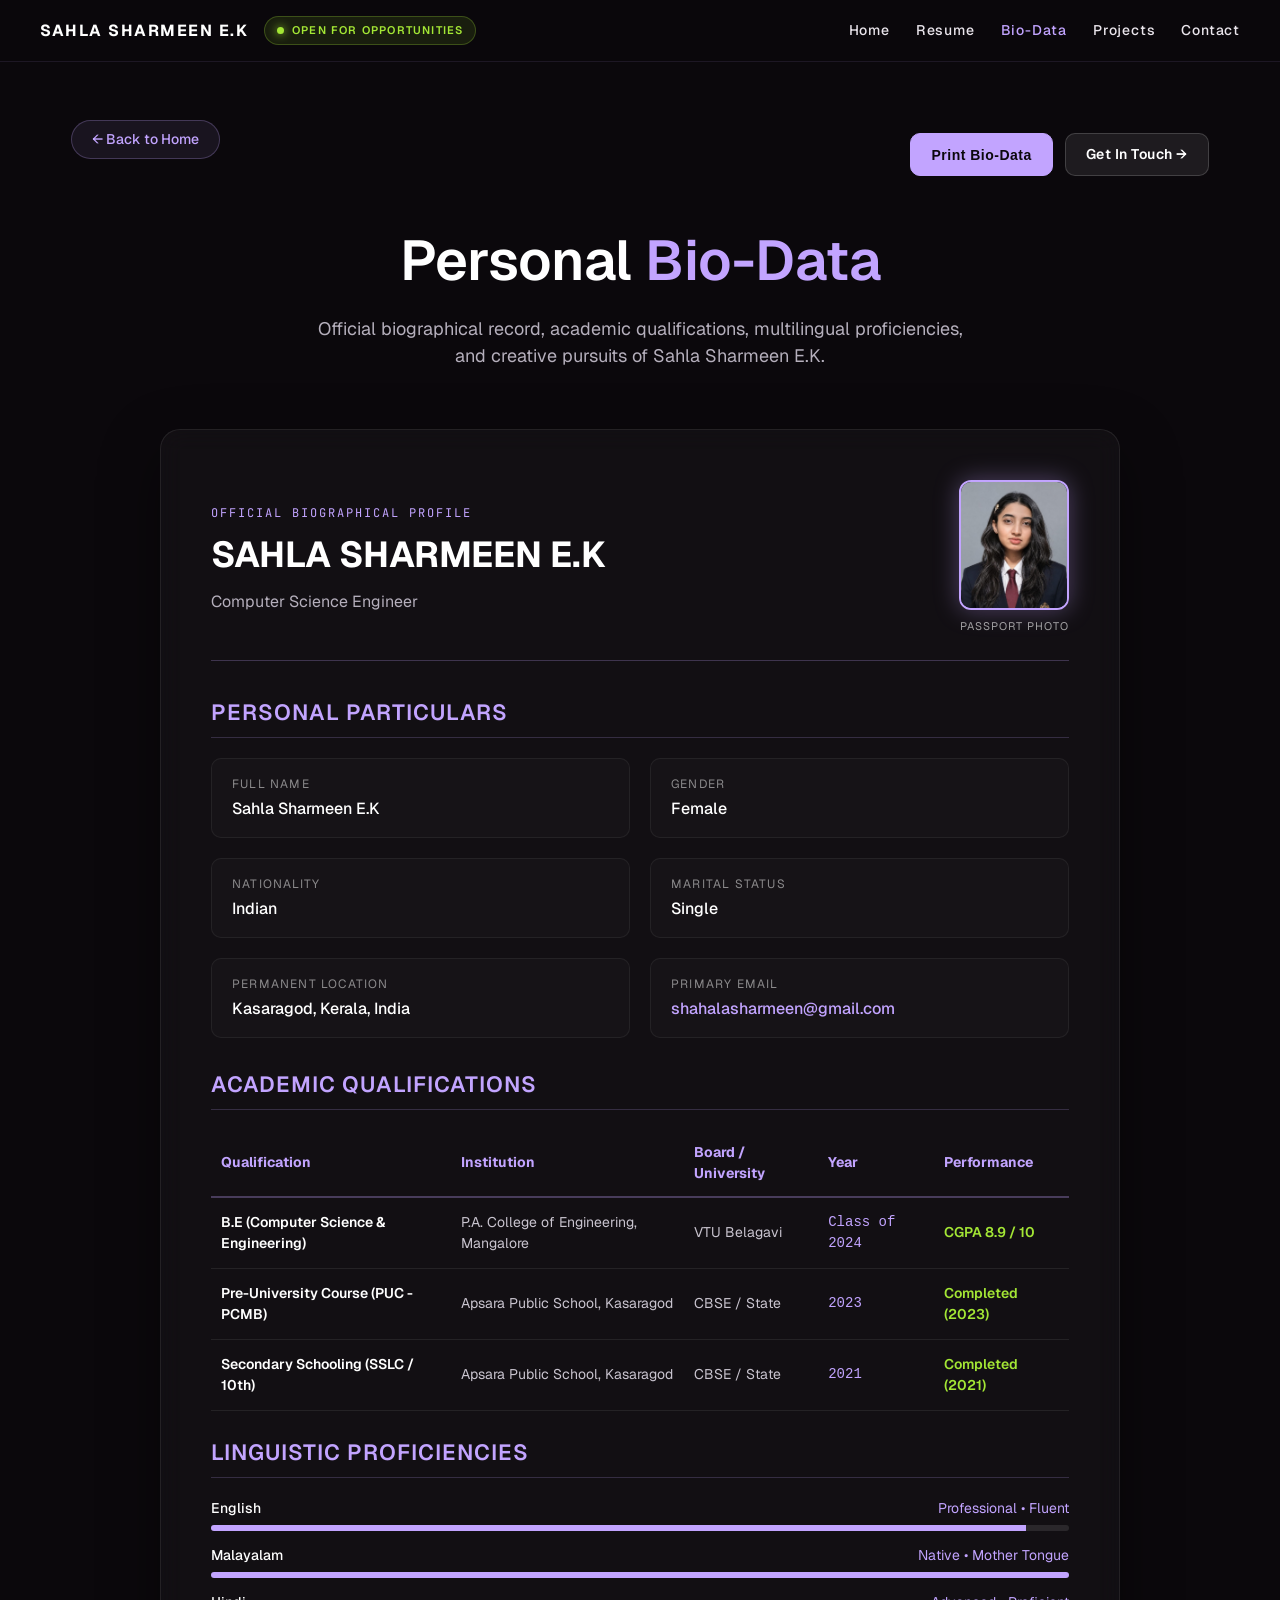
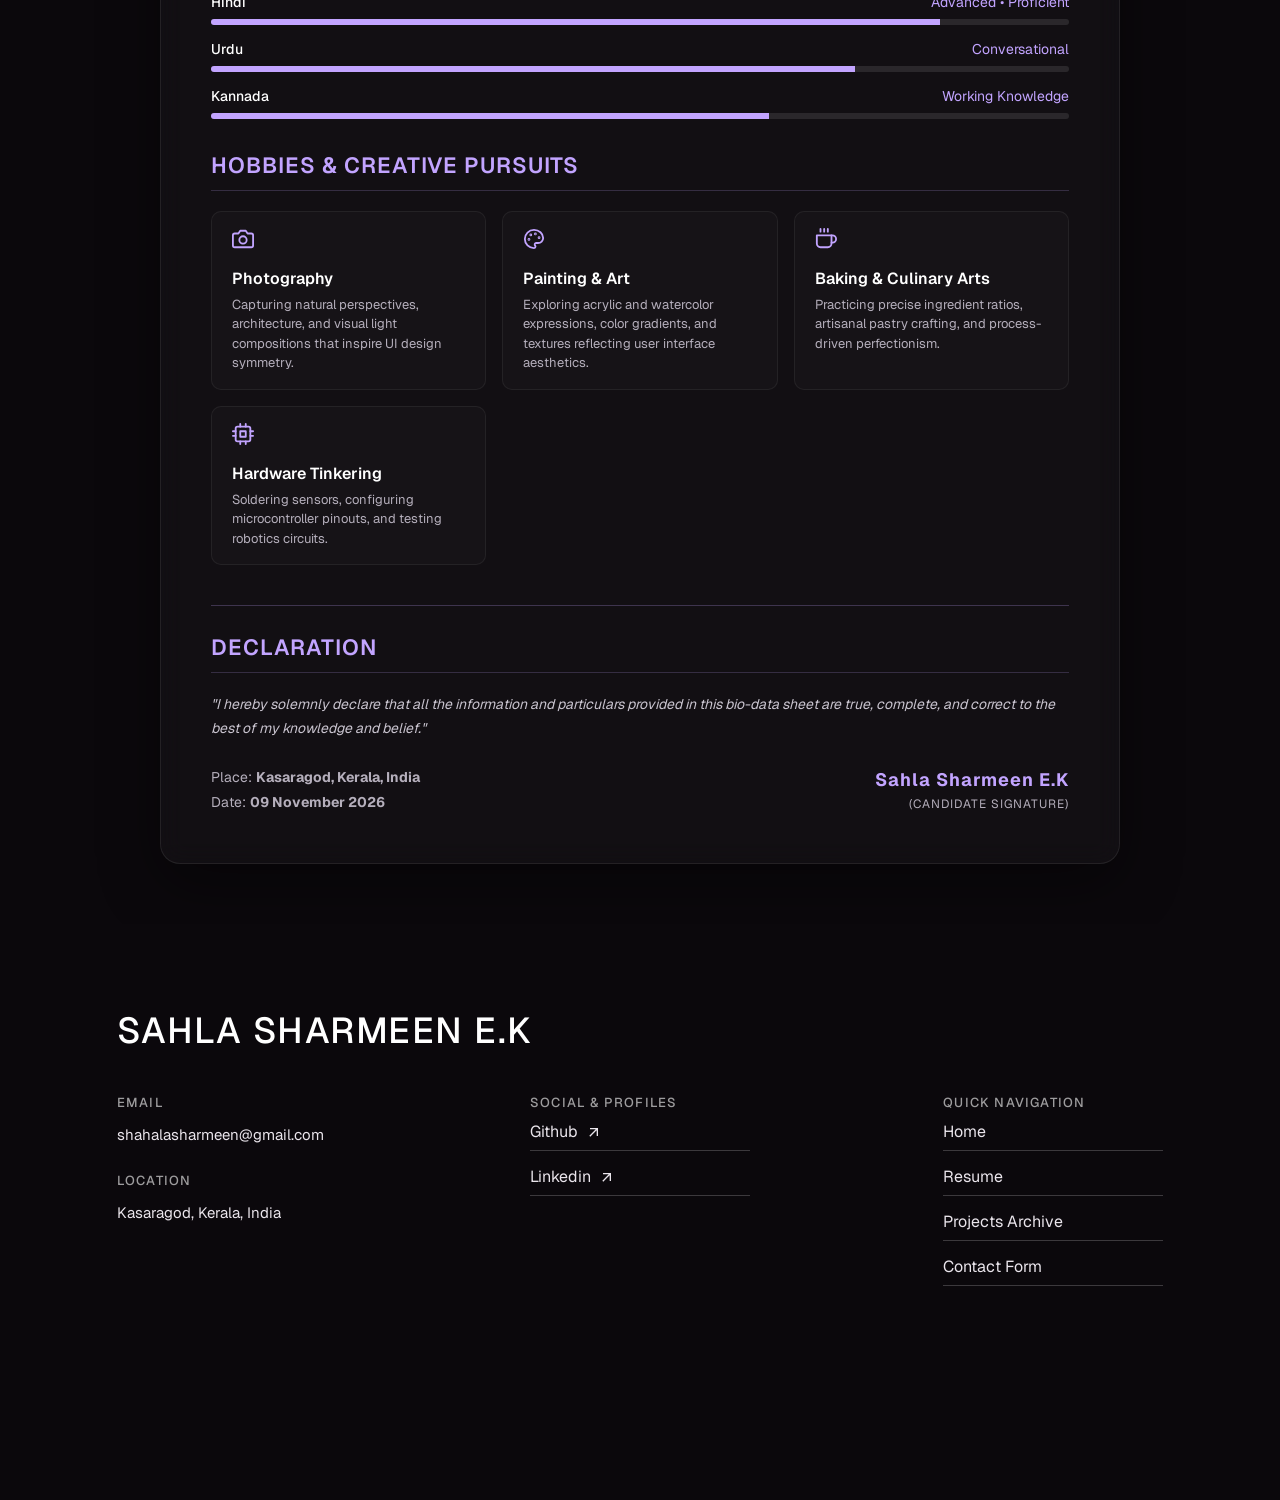
==== commit 17df2ca3: "Elevate portfolio with Hallmark anti-slop, Emil Kowalski physics, and Taste-Skill design standards -" ====
--- a/biodata.html
+++ b/biodata.html
@@ -23,9 +23,10 @@
   <link rel="preconnect" href="https://fonts.gstatic.com" crossorigin>
   <link href="https://fonts.googleapis.com/css2?family=Geist:wght@100..900&family=JetBrains+Mono:wght@400;500;600&display=swap" rel="stylesheet">
 
-  <!-- Stylesheets with Cache Busting -->
-  <link rel="stylesheet" href="css/style.css?v=redoyan_20261109_v8">
-  <link rel="stylesheet" href="css/print.css?v=redoyan_20261109_v8" media="print">
+  <!-- Stylesheets with Design Tokens & Cache Busting -->
+  <link rel="stylesheet" href="css/tokens.css?v=20261111_v1">
+  <link rel="stylesheet" href="css/style.css?v=20261111_v1">
+  <link rel="stylesheet" href="css/print.css?v=20261111_v1" media="print">
 </head>
 <body>
 
@@ -235,25 +236,33 @@
         
         <div style="display: grid; grid-template-columns: repeat(auto-fit, minmax(240px, 1fr)); gap: 16px; margin-bottom: 30px;">
           <div class="biodata-item">
-            <div style="font-size: 20px; margin-bottom: 6px;">📷</div>
+            <div style="margin-bottom: 10px; color: var(--color-accent);">
+              <svg width="22" height="22" viewBox="0 0 24 24" fill="none" stroke="currentColor" stroke-width="2" stroke-linecap="round" stroke-linejoin="round"><path d="M23 19a2 2 0 0 1-2 2H3a2 2 0 0 1-2-2V8a2 2 0 0 1 2-2h4l2-3h6l2 3h4a2 2 0 0 1 2 2z"></path><circle cx="12" cy="13" r="4"></circle></svg>
+            </div>
             <div style="font-weight: 600; color: #fff; margin-bottom: 4px;">Photography</div>
             <p style="font-size: 13px; color: #b5afbc; line-height: 1.5; margin: 0;">Capturing natural perspectives, architecture, and visual light compositions that inspire UI design symmetry.</p>
           </div>
 
           <div class="biodata-item">
-            <div style="font-size: 20px; margin-bottom: 6px;">🎨</div>
+            <div style="margin-bottom: 10px; color: var(--color-accent);">
+              <svg width="22" height="22" viewBox="0 0 24 24" fill="none" stroke="currentColor" stroke-width="2" stroke-linecap="round" stroke-linejoin="round"><circle cx="13.5" cy="6.5" r=".5"></circle><circle cx="17.5" cy="10.5" r=".5"></circle><circle cx="8.5" cy="7.5" r=".5"></circle><circle cx="6.5" cy="12.5" r=".5"></circle><path d="M12 2C6.5 2 2 6.5 2 12s4.5 10 10 10c.926 0 1.648-.746 1.648-1.688 0-.437-.18-.835-.437-1.125-.29-.289-.438-.652-.438-1.125a1.64 1.64 0 0 1 1.668-1.668h1.996c3.051 0 5.555-2.503 5.555-5.554C21.965 6.012 17.461 2 12 2z"></path></svg>
+            </div>
             <div style="font-weight: 600; color: #fff; margin-bottom: 4px;">Painting &amp; Art</div>
             <p style="font-size: 13px; color: #b5afbc; line-height: 1.5; margin: 0;">Exploring acrylic and watercolor expressions, color gradients, and textures reflecting user interface aesthetics.</p>
           </div>
 
           <div class="biodata-item">
-            <div style="font-size: 20px; margin-bottom: 6px;">🧁</div>
+            <div style="margin-bottom: 10px; color: var(--color-accent);">
+              <svg width="22" height="22" viewBox="0 0 24 24" fill="none" stroke="currentColor" stroke-width="2" stroke-linecap="round" stroke-linejoin="round"><path d="M18 8h1a4 4 0 0 1 0 8h-1"></path><path d="M2 8h16v9a4 4 0 0 1-4 4H6a4 4 0 0 1-4-4V8z"></path><line x1="6" y1="1" x2="6" y2="4"></line><line x1="10" y1="1" x2="10" y2="4"></line><line x1="14" y1="1" x2="14" y2="4"></line></svg>
+            </div>
             <div style="font-weight: 600; color: #fff; margin-bottom: 4px;">Baking &amp; Culinary Arts</div>
             <p style="font-size: 13px; color: #b5afbc; line-height: 1.5; margin: 0;">Practicing precise ingredient ratios, artisanal pastry crafting, and process-driven perfectionism.</p>
           </div>
 
           <div class="biodata-item">
-            <div style="font-size: 20px; margin-bottom: 6px;">⚡</div>
+            <div style="margin-bottom: 10px; color: var(--color-accent);">
+              <svg width="22" height="22" viewBox="0 0 24 24" fill="none" stroke="currentColor" stroke-width="2" stroke-linecap="round" stroke-linejoin="round"><rect x="4" y="4" width="16" height="16" rx="2"></rect><rect x="9" y="9" width="6" height="6"></rect><line x1="9" y1="1" x2="9" y2="4"></line><line x1="15" y1="1" x2="15" y2="4"></line><line x1="9" y1="20" x2="9" y2="23"></line><line x1="15" y1="20" x2="15" y2="23"></line><line x1="20" y1="9" x2="23" y2="9"></line><line x1="20" y1="14" x2="23" y2="14"></line><line x1="1" y1="9" x2="4" y2="9"></line><line x1="1" y1="14" x2="4" y2="14"></line></svg>
+            </div>
             <div style="font-weight: 600; color: #fff; margin-bottom: 4px;">Hardware Tinkering</div>
             <p style="font-size: 13px; color: #b5afbc; line-height: 1.5; margin: 0;">Soldering sensors, configuring microcontroller pinouts, and testing robotics circuits.</p>
           </div>
--- a/css/tokens.css
+++ b/css/tokens.css
@@ -0,0 +1,122 @@
+/* ==========================================================================
+   HALLMARK & DESIGN SYSTEM TOKENS
+   Project: Sahla Sharmeen E.K - Engineering & Portfolio System
+   Standards: Hallmark v2.0 (The Floor), Taste-Skill 2.5, Emil Kowalski Physics
+   ========================================================================== */
+
+:root {
+  /* Color Palette - Cosmic Obsidian & Electric Violet */
+  --color-bg-base: #0b080c;
+  --color-bg-surface: #120e15;
+  --color-bg-elevated: #18131d;
+  --color-bg-glass: rgba(18, 14, 21, 0.72);
+  --color-bg-card: rgba(255, 255, 255, 0.035);
+  --color-bg-card-hover: rgba(255, 255, 255, 0.065);
+  --color-bg-subtle: rgba(255, 255, 255, 0.02);
+
+  /* Primary Accent & Signal Tones */
+  --color-accent: #c2a4ff;
+  --color-accent-hover: #d4bfff;
+  --color-accent-subtle: rgba(194, 164, 255, 0.12);
+  --color-accent-glow: rgba(194, 164, 255, 0.35);
+  --color-accent-ring: rgba(194, 164, 255, 0.6);
+  --color-success: #34d399;
+  --color-success-bg: rgba(52, 211, 153, 0.12);
+  --color-warning: #fbbf24;
+  --color-error: #f87171;
+
+  /* Typography Colors */
+  --color-text-primary: #ffffff;
+  --color-text-body: #eae5ec;
+  --color-text-secondary: #b5afbc;
+  --color-text-muted: #847d8b;
+  --color-text-dim: #5c5563;
+
+  /* Borders & Dividers */
+  --color-border-subtle: rgba(255, 255, 255, 0.08);
+  --color-border-medium: rgba(255, 255, 255, 0.14);
+  --color-border-accent: rgba(194, 164, 255, 0.28);
+  --color-border-accent-strong: rgba(194, 164, 255, 0.65);
+
+  /* Legacy aliases for backward compatibility */
+  --backgroundColor: var(--color-bg-base);
+  --accentColor: var(--color-accent);
+  --accentGlow: var(--color-accent-glow);
+  --textColor: var(--color-text-body);
+  --textMuted: var(--color-text-secondary);
+  --cardBg: var(--color-bg-card);
+  --cardBorder: var(--color-border-subtle);
+
+  /* Typography Scales */
+  --font-sans: 'Geist', -apple-system, BlinkMacSystemFont, 'Segoe UI', Roboto, Helvetica, Arial, sans-serif;
+  --font-mono: 'JetBrains Mono', 'Fira Code', 'Courier New', monospace;
+
+  --text-xs: 0.75rem;     /* 12px */
+  --text-sm: 0.875rem;    /* 14px */
+  --text-base: 1rem;      /* 16px */
+  --text-lg: 1.125rem;    /* 18px */
+  --text-xl: 1.25rem;     /* 20px */
+  --text-2xl: 1.5rem;     /* 24px */
+  --text-3xl: 1.875rem;   /* 30px */
+  --text-4xl: 2.25rem;    /* 36px */
+  --text-5xl: 3rem;       /* 48px */
+  --text-6xl: 3.75rem;    /* 60px */
+
+  --weight-regular: 400;
+  --weight-medium: 500;
+  --weight-semibold: 600;
+  --weight-bold: 700;
+
+  /* Spacing Scale */
+  --space-1: 0.25rem;   /* 4px */
+  --space-2: 0.5rem;    /* 8px */
+  --space-3: 0.75rem;   /* 12px */
+  --space-4: 1rem;      /* 16px */
+  --space-5: 1.25rem;   /* 20px */
+  --space-6: 1.5rem;    /* 24px */
+  --space-8: 2rem;      /* 32px */
+  --space-10: 2.5rem;   /* 40px */
+  --space-12: 3rem;     /* 48px */
+  --space-16: 4rem;     /* 64px */
+  --space-20: 5rem;     /* 80px */
+  --space-24: 6rem;     /* 96px */
+
+  /* Surface Radius */
+  --radius-xs: 4px;
+  --radius-sm: 8px;
+  --radius-md: 12px;
+  --radius-lg: 18px;
+  --radius-xl: 24px;
+  --radius-full: 9999px;
+
+  /* Emil Kowalski Custom Physics Easings (Never use raw ease-in for UI) */
+  --ease-out: cubic-bezier(0.23, 1, 0.32, 1);
+  --ease-in-out: cubic-bezier(0.77, 0, 0.175, 1);
+  --ease-spring: cubic-bezier(0.175, 0.885, 0.32, 1.15);
+  --ease-drawer: cubic-bezier(0.32, 0.72, 0, 1);
+
+  /* Durations - Always under 300ms for high perceived performance */
+  --duration-instant: 100ms;
+  --duration-fast: 160ms;
+  --duration-normal: 220ms;
+  --duration-modal: 280ms;
+
+  /* Layout Containers */
+  --container-max: 1280px;
+  --container-narrow: 860px;
+  --cMaxWidth: 1920px;
+  --cWidth: calc(100% - 40px);
+  --vh: 100vh;
+}
+
+@media screen and (min-width: 768px) {
+  :root {
+    --cWidth: 92%;
+  }
+}
+
+@media screen and (min-width: 1400px) {
+  :root {
+    --cWidth: 1280px;
+  }
+}
--- a/css/style.css
+++ b/css/style.css
@@ -1,1796 +1,2108 @@
-/* ==========================================================================
-   Sahla Sharmeen E.K - Portfolio Design System
-   Exact Design System & Aesthetic of Redoyanul Haque (redoyanulhaque.me)
-   Theme: Cosmic Dark (#0b080c), Neon Lavender (#c2a4ff), Geist Typography,
-   Glassmorphic Elements, Follower Glow Cursor & Responsive Work Showcase
-   ========================================================================== */
-
-@import url('https://fonts.googleapis.com/css2?family=Geist:wght@100..900&family=JetBrains+Mono:wght@400;500;600&display=swap');
-
-:root {
-  --backgroundColor: #0b080c;
-  --accentColor: #c2a4ff;
-  --accentGlow: rgba(194, 164, 255, 0.4);
-  --textColor: #eae5ec;
-  --textMuted: #b5afbc;
-  --cardBg: rgba(255, 255, 255, 0.04);
-  --cardBorder: rgba(255, 255, 255, 0.09);
-  --cMaxWidth: 1920px;
-  --cWidth: calc(100% - 40px);
-  --vh: 100vh;
-}
-
-@media screen and (min-width: 768px) {
-  :root {
-    --cWidth: 92%;
-  }
-}
-
-@media screen and (min-width: 1400px) {
-  :root {
-    --cWidth: 1300px;
-  }
-}
-
-/* Base Reset & Typography */
-* {
-  box-sizing: border-box;
-  margin: 0;
-  padding: 0;
-}
-
-html {
-  background-color: var(--backgroundColor);
-  color: var(--textColor);
-  font-family: 'Geist', -apple-system, BlinkMacSystemFont, 'Segoe UI', Roboto, sans-serif;
-  scroll-behavior: smooth;
-  overflow-x: hidden;
-  -webkit-font-smoothing: antialiased;
-  -moz-osx-font-smoothing: grayscale;
-}
-
-body {
-  background-color: var(--backgroundColor);
-  color: var(--textColor);
-  font-family: 'Geist', sans-serif;
-  line-height: 1.5;
-  overflow-x: hidden;
-  min-height: 100vh;
-  position: relative;
-}
-
-h1, h2, h3, h4, h5, h6 {
-  font-family: 'Geist', sans-serif;
-  color: #fff;
-  font-weight: 500;
-}
-
-a {
-  color: inherit;
-  text-decoration: none;
-  transition: color 0.2s ease;
-}
-
-a:hover {
-  color: var(--accentColor);
-}
-
-img {
-  max-width: 100%;
-  display: block;
-}
-
-/* Global Container */
-.section-container {
-  width: var(--cWidth);
-  max-width: var(--cMaxWidth);
-  margin-left: auto;
-  margin-right: auto;
-}
-
-/* Custom Follower Cursor (Redoyan Signature) */
-.cursor-main {
-  --size: 0px;
-  position: fixed;
-  top: calc(var(--size) / -2);
-  left: calc(var(--size) / -2);
-  width: var(--size);
-  height: var(--size);
-  border-radius: 50%;
-  pointer-events: none;
-  z-index: 999999;
-  background-color: #c2a4ff;
-  box-shadow: 0 0 25px #c2a4ff, inset 0 0 10px #af83ff;
-  mix-blend-mode: screen;
-  transition: width 0.2s ease-out, height 0.2s ease-out, opacity 0.2s ease-out;
-  transform: translate3d(0, 0, 0);
-}
-
-@media only screen and (min-width: 768px) {
-  .cursor-main {
-    --size: 26px;
-  }
-  .cursor-main.cursor-hover {
-    --size: 64px;
-    background-color: rgba(194, 164, 255, 0.35);
-    box-shadow: 0 0 40px #c2a4ff;
-  }
-  .cursor-main.cursor-disable {
-    --size: 0px;
-  }
-}
-
-/* Header & Redoyan Navigation (Full Width Edge-to-Edge Gradient) */
-.header {
-  display: flex;
-  width: 100%;
-  left: 0;
-  right: 0;
-  top: 0;
-  justify-content: space-between;
-  align-items: center;
-  padding: 16px 40px;
-  box-sizing: border-box;
-  position: fixed;
-  z-index: 9999;
-  background: rgba(11, 8, 12, 0.94);
-  border-bottom: 1px solid rgba(194, 164, 255, 0.1);
-  backdrop-filter: blur(20px);
-  -webkit-backdrop-filter: blur(20px);
-}
-
-.header-brand-group {
-  display: flex;
-  align-items: center;
-  gap: 16px;
-}
-
-.navbar-title {
-  font-weight: 700;
-  font-size: 16px;
-  letter-spacing: 1.5px;
-  color: #fff;
-  text-transform: uppercase;
-}
-
-.navbar-connect {
-  position: static;
-  transform: none;
-  font-size: 11px;
-  letter-spacing: 1.2px;
-  font-weight: 600;
-  color: #a3e635;
-  display: inline-flex;
-  align-items: center;
-  gap: 8px;
-  background: rgba(163, 230, 53, 0.1);
-  padding: 5px 12px;
-  border-radius: 20px;
-  border: 1px solid rgba(163, 230, 53, 0.25);
-  text-transform: uppercase;
-  white-space: nowrap;
-}
-
-.connect-dot {
-  width: 7px;
-  height: 7px;
-  border-radius: 50%;
-  background-color: #a3e635;
-  box-shadow: 0 0 10px #a3e635;
-  animation: pulseDot 2s infinite ease-in-out;
-}
-
-@keyframes pulseDot {
-  0%, 100% { transform: scale(1); opacity: 1; }
-  50% { transform: scale(1.4); opacity: 0.6; }
-}
-
-.header ul {
-  font-size: 14px;
-  display: flex;
-  margin: 0;
-  padding: 0;
-  list-style: none;
-  column-gap: 26px;
-  align-items: center;
-}
-
-.header ul li {
-  margin: 0;
-  letter-spacing: 0.8px;
-  color: #eae5ec;
-  font-weight: 500;
-  cursor: pointer;
-}
-
-/* Hover Roll Animation (Redoyan signature) */
-.hover-link {
-  position: relative;
-  display: flex;
-  text-wrap: nowrap;
-  overflow: hidden;
-  line-height: 1.2;
-}
-
-.hover-in {
-  position: relative;
-  transition: transform 0.3s cubic-bezier(0.16, 1, 0.3, 1);
-}
-
-.hover-in div {
-  display: flex;
-  position: absolute;
-  top: 100%;
-  left: 0;
-}
-
-.hover-link:hover .hover-in,
-.hover-link.active .hover-in {
-  transform: translateY(-100%);
-  color: var(--accentColor);
-}
-
-@media only screen and (max-width: 1024px) {
-  .header {
-    padding: 14px 20px;
-  }
-  .header ul {
-    column-gap: 14px;
-    font-size: 12px;
-  }
-}
-
-@media only screen and (max-width: 820px) {
-  .navbar-connect {
-    display: none;
-  }
-  .header ul {
-    column-gap: 10px;
-    font-size: 11px;
-  }
-}
-
-/* Ambient Cosmic Background Lights */
-.landing-circle1 {
-  top: -100px;
-  left: -100px;
-  z-index: 1;
-  position: absolute;
-  width: 450px;
-  height: 450px;
-  background-color: #fb8dff;
-  box-shadow: inset -50px 40px 60px #5400ff99;
-  filter: blur(120px);
-  border-radius: 50%;
-  opacity: 0.35;
-  pointer-events: none;
-  animation: circleGlow 8s infinite alternate ease-in-out;
-}
-
-.landing-circle2 {
-  top: 30%;
-  right: -150px;
-  z-index: 1;
-  position: absolute;
-  width: 500px;
-  height: 500px;
-  background-color: #9d50bb;
-  box-shadow: inset -60px 40px 80px #6e48aa;
-  filter: blur(140px);
-  border-radius: 50%;
-  opacity: 0.3;
-  pointer-events: none;
-  animation: circleGlow 10s infinite alternate-reverse ease-in-out;
-}
-
-@keyframes circleGlow {
-  0% { transform: scale(0.9) translate(0, 0); opacity: 0.25; }
-  100% { transform: scale(1.15) translate(30px, -20px); opacity: 0.45; }
-}
-
-/* Landing / Hero Section */
-.landing-section {
-  width: 100%;
-  max-width: var(--cMaxWidth);
-  margin: auto;
-  position: relative;
-  min-height: 100vh;
-  display: flex;
-  align-items: center;
-  justify-content: center;
-  overflow: hidden;
-  padding-top: 100px;
-  padding-bottom: 60px;
-}
-
-.landing-container {
-  width: var(--cWidth);
-  margin: auto;
-  height: 100%;
-  min-height: calc(100vh - 160px);
-  position: relative;
-  max-width: var(--cMaxWidth);
-  display: flex;
-  align-items: center;
-  justify-content: space-between;
-}
-
-/* Left Hero Intro */
-.landing-intro {
-  position: relative;
-  z-index: 9;
-  text-align: left;
-}
-
-.landing-intro h2 {
-  margin: 0 0 10px 0;
-  color: var(--accentColor);
-  font-size: 26px;
-  font-weight: 300;
-  letter-spacing: 3px;
-  text-transform: uppercase;
-}
-
-.landing-intro h1 {
-  margin: 0;
-  letter-spacing: 2px;
-  font-size: 64px;
-  line-height: 1.05;
-  font-weight: 600;
-  font-family: 'Geist', sans-serif;
-  color: #fff;
-}
-
-.landing-intro h1 span {
-  color: var(--accentColor);
-}
-
-/* Center Hero Image (Desktop) */
-.landing-image {
-  position: absolute;
-  bottom: 0;
-  height: 88%;
-  max-height: 600px;
-  left: 50%;
-  transform: translateX(-50%);
-  display: flex;
-  align-items: flex-end;
-  justify-content: center;
-  z-index: 5;
-  pointer-events: none;
-}
-
-.landing-image img {
-  height: 100%;
-  max-height: 540px;
-  width: auto;
-  object-fit: contain;
-  border-radius: 20px 20px 0 0;
-  -webkit-mask-image: linear-gradient(to bottom, black 80%, transparent 100%);
-  mask-image: linear-gradient(to bottom, black 80%, transparent 100%);
-  filter: drop-shadow(0 0 50px rgba(194, 164, 255, 0.45));
-  z-index: 2;
-  position: relative;
-}
-
-/* 3D Interactive Human Character Model (Redoyan Signature) */
-.character-container {
-  position: absolute;
-  top: 0;
-  left: 0;
-  width: 100%;
-  height: 100%;
-  pointer-events: none;
-  z-index: 5;
-}
-
-.character-model {
-  height: 80vh;
-  position: absolute;
-  max-width: 1920px;
-  max-height: 1080px;
-  transform: translate(-50%);
-  width: 100%;
-  left: 50%;
-  bottom: 0px;
-  pointer-events: auto;
-  z-index: 5;
-}
-
-.character-model canvas {
-  position: relative;
-  pointer-events: none;
-  z-index: 2;
-  width: 100% !important;
-  height: 100% !important;
-}
-
-.character-hover {
-  position: absolute;
-  width: 280px;
-  height: 280px;
-  top: 50%;
-  left: 50%;
-  z-index: 3;
-  transform: translate(-50%, -50%);
-  border-radius: 50%;
-}
-
-@media screen and (min-width: 1025px) {
-  .character-model {
-    height: 100vh;
-    bottom: 0;
-    z-index: 6;
-    position: fixed;
-    pointer-events: none;
-  }
-}
-
-@media screen and (max-width: 768px) {
-  .character-model {
-    display: none !important;
-  }
-}
-
-.character-rim {
-  position: absolute;
-  width: 480px;
-  height: 480px;
-  z-index: 1;
-  background: radial-gradient(circle, rgba(123, 64, 255, 0.28) 0%, rgba(194, 164, 255, 0.1) 45%, transparent 70%);
-  filter: blur(55px);
-  border-radius: 50%;
-  top: 48%;
-  left: 50%;
-  transform: translate(-50%, -50%);
-  opacity: 0.55;
-  pointer-events: none;
-  transition: opacity 1s ease;
-}
-
-/* Right Hero Info */
-.landing-info {
-  position: relative;
-  z-index: 9;
-  text-align: right;
-  display: flex;
-  flex-direction: column;
-  align-items: flex-end;
-}
-
-.landing-info h3 {
-  font-size: 26px;
-  letter-spacing: 3px;
-  font-weight: 300;
-  color: var(--accentColor);
-  margin: 0 0 10px 0;
-  text-transform: uppercase;
-}
-
-.landing-info h2 {
-  font-family: 'Geist', sans-serif;
-  font-weight: 600;
-  font-size: 38px;
-  line-height: 1.25;
-  text-transform: uppercase;
-  letter-spacing: 2px;
-  margin: 0 0 10px 0;
-  color: #fff;
-}
-
-h2.landing-info-h2 {
-  color: var(--accentColor);
-}
-
-.landing-h2-1 {
-  color: var(--accentColor);
-}
-
-.landing-h2-info {
-  color: #eae5ec;
-  font-size: 32px;
-}
-
-.mobile-photo {
-  display: none;
-}
-
-/* Responsive Landing Section */
-@media screen and (max-width: 1024px) {
-  .landing-intro h1 {
-    font-size: 48px;
-  }
-  .landing-info h2 {
-    font-size: 28px;
-  }
-  .landing-h2-info {
-    font-size: 24px;
-  }
-  .landing-image {
-    max-height: 460px;
-  }
-}
-
-@media screen and (max-width: 768px) {
-  .landing-section {
-    padding-top: 90px;
-    padding-bottom: 40px;
-    height: auto;
-    min-height: auto;
-  }
-  .landing-container {
-    flex-direction: column;
-    text-align: center;
-    gap: 30px;
-    min-height: auto;
-  }
-  .landing-intro {
-    text-align: center;
-    order: 1;
-  }
-  .landing-intro h1 {
-    font-size: 40px;
-  }
-  .landing-intro h2 {
-    font-size: 20px;
-  }
-  .landing-image {
-    display: none !important;
-  }
-  .mobile-photo {
-    display: block;
-    order: 2;
-    position: relative;
-    width: 100%;
-    max-width: 300px;
-    margin: 10px auto;
-    z-index: 5;
-  }
-  .mobile-photo img {
-    width: 100%;
-    height: auto;
-    object-fit: contain;
-    border-radius: 20px;
-    filter: drop-shadow(0 0 40px rgba(194, 164, 255, 0.45));
-    -webkit-mask-image: linear-gradient(to bottom, black 85%, transparent 100%);
-    mask-image: linear-gradient(to bottom, black 85%, transparent 100%);
-    animation: mobileCharacterFloat 3.5s ease-in-out infinite;
-  }
-  @keyframes mobileCharacterFloat {
-    0%, 100% { transform: translateY(0); }
-    50% { transform: translateY(-8px); }
-  }
-  .landing-info {
-    text-align: center;
-    align-items: center;
-    order: 3;
-  }
-  .landing-info h2 {
-    font-size: 24px;
-  }
-  .landing-h2-info {
-    font-size: 20px;
-  }
-}
-
-/* About Section */
-.about-section {
-  display: flex;
-  align-items: center;
-  justify-content: flex-start;
-  position: relative;
-  width: var(--cWidth);
-  max-width: var(--cMaxWidth);
-  margin: 60px auto 100px;
-  z-index: 10;
-}
-
-.about-me {
-  padding: 45px 50px;
-  width: 100%;
-  max-width: 1100px;
-  background: rgba(14, 10, 18, 0.9);
-  border: 1px solid rgba(194, 164, 255, 0.25);
-  border-radius: 20px;
-  backdrop-filter: blur(24px);
-  -webkit-backdrop-filter: blur(24px);
-  box-shadow: 0 25px 60px rgba(0, 0, 0, 0.6);
-}
-
-.about-me h3.title {
-  font-size: 16px;
-  text-transform: uppercase;
-  letter-spacing: 3.5px;
-  font-weight: 600;
-  color: var(--accentColor);
-  margin-bottom: 18px;
-}
-
-.about-me p.para {
-  font-size: 24px;
-  font-weight: 400;
-  line-height: 1.6;
-  color: #ffffff;
-  letter-spacing: 0.2px;
-}
-
-@media screen and (max-width: 768px) {
-  .about-me {
-    padding: 30px 24px;
-  }
-  .about-me p.para {
-    font-size: 18px;
-    line-height: 1.5;
-  }
-}
-
-/* What I Do Section */
-.whatIDO {
-  display: flex;
-  align-items: center;
-  justify-content: space-between;
-  position: relative;
-  width: var(--cWidth);
-  max-width: var(--cMaxWidth);
-  margin: 60px auto 140px;
-  z-index: 10;
-}
-
-.what-box:first-child {
-  width: 40%;
-}
-
-.what-box:last-child {
-  width: 60%;
-}
-
-.what-box h2.title {
-  font-size: 72px;
-  line-height: 1.1;
-  font-weight: 600;
-  letter-spacing: 1px;
-}
-
-.hat-h2 {
-  font-style: italic;
-  font-weight: 300;
-}
-
-.do-h2 {
-  color: var(--accentColor);
-}
-
-.what-box-in {
-  display: flex;
-  flex-direction: column;
-  gap: 25px;
-  position: relative;
-}
-
-.what-content {
-  position: relative;
-  padding: 35px 40px;
-  box-sizing: border-box;
-  background: rgba(14, 10, 20, 0.94);
-  border: 1px solid rgba(194, 164, 255, 0.24);
-  border-radius: 16px;
-  transition: all 0.35s ease;
-  backdrop-filter: blur(25px);
-  -webkit-backdrop-filter: blur(25px);
-  box-shadow: 0 20px 45px rgba(0, 0, 0, 0.6);
-}
-
-.what-content:hover {
-  background: rgba(22, 16, 32, 0.96);
-  border-color: var(--accentColor);
-  transform: translateX(8px);
-  box-shadow: 0 20px 50px rgba(194, 164, 255, 0.2);
-}
-
-.what-content h3 {
-  font-size: 24px;
-  letter-spacing: 1.5px;
-  margin: 0 0 6px 0;
-  color: #ffffff;
-  font-weight: 700;
-}
-
-.what-content h4 {
-  font-weight: 500;
-  letter-spacing: 1px;
-  margin: 0 0 14px 0;
-  font-size: 14px;
-  color: var(--accentColor);
-}
-
-.what-content p {
-  font-size: 15px;
-  line-height: 1.65;
-  font-weight: 400;
-  color: #e5e0ea;
-  margin-bottom: 20px;
-}
-
-.what-content h5 {
-  font-weight: 600;
-  font-size: 11px;
-  letter-spacing: 1.5px;
-  text-transform: uppercase;
-  color: #c2a4ff;
-  margin-bottom: 10px;
-}
-
-.what-content-flex {
-  display: flex;
-  flex-wrap: wrap;
-  gap: 8px;
-}
-
-.what-tags {
-  font-size: 12px;
-  padding: 5px 14px;
-  border-radius: 20px;
-  background: rgba(194, 164, 255, 0.12);
-  border: 1px solid rgba(194, 164, 255, 0.28);
-  color: #ffffff;
-  font-family: 'JetBrains Mono', monospace;
-  font-weight: 500;
-}
-
-@media screen and (max-width: 900px) {
-  .whatIDO {
-    flex-direction: column;
-    gap: 40px;
-    align-items: flex-start;
-  }
-  .what-box:first-child,
-  .what-box:last-child {
-    width: 100%;
-  }
-  .what-box h2.title {
-    font-size: 48px;
-    margin-bottom: 20px;
-  }
-  .what-content {
-    padding: 25px 20px;
-  }
-}
-
-/* Career & Experience Section (Vertical Timeline) */
-.career-section {
-  display: flex;
-  flex-direction: column;
-  position: relative;
-  width: var(--cWidth);
-  max-width: var(--cMaxWidth);
-  margin: 60px auto 140px;
-  padding: 60px 0;
-  z-index: 10;
-}
-
-.career-container {
-  width: 100%;
-  max-width: 1100px;
-  margin: auto;
-}
-
-.career-section h2 {
-  font-size: 64px;
-  line-height: 1.15;
-  font-weight: 500;
-  text-align: center;
-  background: linear-gradient(180deg, #fff, #c2a4ff);
-  -webkit-background-clip: text;
-  background-clip: text;
-  -webkit-text-fill-color: transparent;
-  margin-bottom: 70px;
-}
-
-.career-section h2 span {
-  font-style: italic;
-  font-weight: 300;
-}
-
-.career-info {
-  position: relative;
-  width: 100%;
-  max-width: 1050px;
-  margin: 0 auto;
-}
-
-.career-timeline {
-  position: absolute;
-  top: 15px;
-  bottom: 25px;
-  left: 50%;
-  transform: translateX(-50%);
-  width: 2px;
-  background-image: linear-gradient(to bottom, #aa42ff 15%, var(--accentColor) 50%, rgba(194, 164, 255, 0.2) 85%, transparent 100%);
-  max-height: 0%;
-  opacity: 0;
-  z-index: 1;
-}
-
-.career-dot {
-  position: absolute;
-  top: 0;
-  left: 50%;
-  transform: translate(-50%, -50%);
-  background-color: #aa42ff;
-  width: 14px;
-  height: 14px;
-  border-radius: 50%;
-  box-shadow: 0 0 10px 2px #d29bff, 0 0 25px 6px #aa42ff, 0 0 45px 12px #f2c0ff;
-  animation: timelineDotPulse 1.2s infinite ease-in-out;
-  z-index: 2;
-}
-
-@keyframes timelineDotPulse {
-  0%, 100% {
-    box-shadow: 0 0 10px 2px #d29bff, 0 0 25px 6px #aa42ff, 0 0 45px 12px #f2c0ff;
-  }
-  50% {
-    box-shadow: 0 0 5px 1px #d29bff, 0 0 14px 3px #aa42ff;
-  }
-}
-
-.career-info-box {
-  display: grid;
-  grid-template-columns: 1fr 120px 1fr;
-  align-items: center;
-  gap: 25px;
-  margin-bottom: 55px;
-  position: relative;
-  width: 100%;
-  opacity: 0;
-  transform: translateY(25px);
-  transition: opacity 0.5s ease, transform 0.5s ease;
-  z-index: 3;
-}
-
-.career-info-box.visible {
-  opacity: 1 !important;
-  transform: translateY(0) !important;
-}
-
-.career-role {
-  text-align: right;
-  padding-right: 10px;
-}
-
-.career-role h4 {
-  font-size: 20px;
-  font-weight: 600;
-  margin: 0 0 6px 0;
-  color: #ffffff;
-  line-height: 1.3;
-}
-
-.career-role h5 {
-  font-size: 14px;
-  font-weight: 400;
-  color: var(--accentColor);
-  margin: 0;
-  line-height: 1.4;
-}
-
-.career-year {
-  display: flex;
-  justify-content: center;
-  align-items: center;
-  position: relative;
-  z-index: 4;
-}
-
-.career-year h3 {
-  font-size: 15px;
-  font-weight: 700;
-  color: #ffffff;
-  background: #191424;
-  border: 1px solid rgba(194, 164, 255, 0.45);
-  box-shadow: 0 0 16px rgba(170, 66, 255, 0.35);
-  padding: 6px 16px;
-  border-radius: 20px;
-  margin: 0;
-  white-space: nowrap;
-  letter-spacing: 0.5px;
-}
-
-.career-info-box p {
-  font-size: 15px;
-  color: #e5e0ea;
-  line-height: 1.65;
-  margin: 0;
-  font-weight: 400;
-  text-align: left;
-  padding-left: 10px;
-}
-
-@media screen and (max-width: 900px) {
-  .career-timeline {
-    left: 20px;
-    transform: none;
-  }
-  .career-dot {
-    left: 20px;
-  }
-  .career-info-box {
-    display: flex;
-    flex-direction: column;
-    align-items: flex-start;
-    gap: 12px;
-    margin-bottom: 40px;
-    padding-left: 48px;
-    box-sizing: border-box;
-  }
-  .career-role {
-    text-align: left;
-    padding-right: 0;
-  }
-  .career-year {
-    justify-content: flex-start;
-  }
-  .career-info-box p {
-    padding-left: 0;
-    width: 100%;
-  }
-  .career-section h2 {
-    font-size: 42px;
-    margin-bottom: 40px;
-  }
-}
-
-/* My Work Section (Redoyan Horizontal Showcase) */
-.work-section {
-  position: relative;
-  width: 100%;
-  margin: 60px auto 140px;
-  padding: 40px 0;
-  box-sizing: border-box;
-}
-
-.work-container {
-  width: var(--cWidth);
-  max-width: var(--cMaxWidth);
-  margin: auto;
-}
-
-.work-section h2 {
-  font-size: 64px;
-  font-weight: 500;
-  margin-bottom: 40px;
-}
-
-.work-section h2 span {
-  color: var(--accentColor);
-}
-
-.work-flex {
-  width: 100%;
-  display: flex;
-  overflow-x: auto;
-  overflow-y: hidden;
-  padding: 30px 10px 50px;
-  gap: 30px;
-  scrollbar-width: thin;
-  scrollbar-color: var(--accentColor) #140f1a;
-  scroll-snap-type: x mandatory;
-}
-
-.work-flex::-webkit-scrollbar {
-  height: 6px;
-}
-
-.work-flex::-webkit-scrollbar-track {
-  background: #140f1a;
-  border-radius: 10px;
-}
-
-.work-flex::-webkit-scrollbar-thumb {
-  background: var(--accentColor);
-  border-radius: 10px;
-}
-
-.work-box {
-  width: 480px;
-  flex-shrink: 0;
-  padding: 40px;
-  box-sizing: border-box;
-  background: rgba(255, 255, 255, 0.03);
-  border: 1px solid rgba(255, 255, 255, 0.09);
-  border-radius: 16px;
-  display: flex;
-  flex-direction: column;
-  justify-content: space-between;
-  gap: 25px;
-  scroll-snap-align: start;
-  transition: all 0.3s ease;
-}
-
-.work-box:hover {
-  border-color: var(--accentColor);
-  transform: translateY(-8px);
-  box-shadow: 0 20px 40px rgba(194, 164, 255, 0.15);
-}
-
-.work-title {
-  display: flex;
-  justify-content: space-between;
-  align-items: flex-start;
-  margin-bottom: 15px;
-}
-
-.work-title h3 {
-  font-size: 40px;
-  line-height: 1;
-  font-weight: 700;
-  color: var(--accentColor);
-  margin: 0;
-}
-
-.work-title>div {
-  text-align: right;
-}
-
-.work-title h4 {
-  font-size: 20px;
-  font-weight: 600;
-  color: #fff;
-  margin: 0 0 4px 0;
-}
-
-.work-title p {
-  font-size: 13px;
-  color: var(--accentColor);
-  margin: 0;
-  text-transform: uppercase;
-  letter-spacing: 1px;
-}
-
-.work-info h4 {
-  font-size: 14px;
-  font-weight: 500;
-  text-transform: uppercase;
-  letter-spacing: 1.2px;
-  color: rgba(255, 255, 255, 0.6);
-  margin: 0 0 6px 0;
-}
-
-.work-info p {
-  font-size: 14px;
-  color: #b5afbc;
-  line-height: 1.5;
-  margin: 0;
-}
-
-.work-image {
-  position: relative;
-  width: 100%;
-  height: 200px;
-  border-radius: 12px;
-  overflow: hidden;
-  background: #140f1a;
-}
-
-.work-image img {
-  width: 100%;
-  height: 100%;
-  object-fit: cover;
-  transition: transform 0.4s ease;
-}
-
-.work-box:hover .work-image img {
-  transform: scale(1.05);
-}
-
-.work-link {
-  position: absolute;
-  bottom: 12px;
-  right: 12px;
-  width: 44px;
-  height: 44px;
-  border-radius: 50%;
-  background: var(--accentColor);
-  color: #0b080c;
-  display: flex;
-  align-items: center;
-  justify-content: center;
-  transition: all 0.3s ease;
-  box-shadow: 0 4px 15px rgba(0, 0, 0, 0.4);
-}
-
-.work-box:hover .work-link {
-  transform: scale(1.1);
-  box-shadow: 0 0 20px var(--accentColor);
-}
-
-.work-box-cta {
-  display: flex;
-  align-items: center;
-  justify-content: center;
-  text-align: center;
-  background: rgba(194, 164, 255, 0.05);
-  border: 1px dashed rgba(194, 164, 255, 0.3);
-}
-
-.see-all-works {
-  display: flex;
-  flex-direction: column;
-  align-items: center;
-  gap: 15px;
-}
-
-.see-all-works h3 {
-  font-size: 28px;
-  font-weight: 600;
-  color: #fff;
-}
-
-.see-all-works p {
-  font-size: 15px;
-  color: #b5afbc;
-  max-width: 260px;
-}
-
-.see-all-btn {
-  display: inline-block;
-  padding: 12px 28px;
-  font-size: 15px;
-  font-weight: 600;
-  color: #0b080c;
-  background: var(--accentColor);
-  border-radius: 8px;
-  transition: all 0.3s ease;
-}
-
-.see-all-btn:hover {
-  box-shadow: 0 8px 25px rgba(194, 164, 255, 0.5);
-  transform: translateY(-2px);
-  color: #0b080c;
-}
-
-@media screen and (max-width: 768px) {
-  .work-section h2 {
-    font-size: 42px;
-  }
-  .work-flex {
-    flex-direction: column;
-    overflow-x: visible;
-    padding: 0;
-  }
-  .work-box {
-    width: 100%;
-    padding: 25px 20px;
-  }
-}
-
-/* Tech Stack Section (Pyramid Structure) */
-.techstack-new {
-  position: relative;
-  width: 100%;
-  margin: 60px auto 140px;
-  padding: 80px 0;
-  overflow: hidden;
-  background: radial-gradient(circle at center, rgba(194, 164, 255, 0.08) 0%, transparent 70%);
-}
-
-.techstack-video-container {
-  position: absolute;
-  top: 0;
-  left: 0;
-  width: 100%;
-  height: 100%;
-  z-index: 0;
-  overflow: hidden;
-  pointer-events: none;
-}
-
-.techstack-video {
-  width: 100%;
-  height: 100%;
-  object-fit: cover;
-  opacity: 0.28;
-}
-
-.techstack-overlay {
-  position: absolute;
-  top: 0;
-  left: 0;
-  width: 100%;
-  height: 100%;
-  background: radial-gradient(circle at center, rgba(11, 8, 12, 0.3) 0%, rgba(11, 8, 12, 0.96) 80%);
-  z-index: 1;
-}
-
-.techstack-content {
-  position: relative;
-  z-index: 2;
-  width: 100%;
-  max-width: 1000px;
-  margin: 0 auto;
-  padding: 0 20px;
-}
-
-.techstack-content h2 {
-  font-size: 64px;
-  text-align: center;
-  font-weight: 500;
-  text-transform: uppercase;
-  margin-bottom: 50px;
-  background: linear-gradient(180deg, #fff, #c2a4ff);
-  -webkit-background-clip: text;
-  background-clip: text;
-  -webkit-text-fill-color: transparent;
-}
-
-.techstack-pyramid {
-  display: flex;
-  flex-direction: column;
-  align-items: center;
-  gap: 14px;
-}
-
-.techstack-row {
-  display: flex;
-  justify-content: center;
-  gap: 12px;
-  flex-wrap: wrap;
-}
-
-.techstack-item {
-  display: flex;
-  flex-direction: column;
-  align-items: center;
-  justify-content: center;
-  width: 68px;
-  height: 80px;
-  padding: 8px;
-  border-radius: 12px;
-  background: rgba(255, 255, 255, 0.04);
-  border: 1px solid rgba(255, 255, 255, 0.09);
-  backdrop-filter: blur(8px);
-  -webkit-backdrop-filter: blur(8px);
-  transition: all 0.3s ease;
-  text-decoration: none;
-  cursor: pointer;
-}
-
-.techstack-item:hover {
-  transform: translateY(-6px) scale(1.08);
-  background: rgba(194, 164, 255, 0.15);
-  border-color: var(--accentColor);
-  box-shadow: 0 8px 30px rgba(194, 164, 255, 0.35);
-}
-
-.techstack-item img {
-  width: 34px;
-  height: 34px;
-  object-fit: contain;
-  filter: grayscale(100%) contrast(1.2) brightness(1.5);
-  opacity: 0.85;
-  transition: filter 0.3s ease, opacity 0.3s ease;
-}
-
-.techstack-item:hover img {
-  filter: none;
-  opacity: 1;
-}
-
-.techstack-item span {
-  font-size: 10px;
-  color: rgba(255, 255, 255, 0.7);
-  margin-top: 6px;
-  text-align: center;
-  white-space: nowrap;
-  overflow: hidden;
-  text-overflow: ellipsis;
-  max-width: 58px;
-}
-
-.techstack-item:hover span {
-  color: #fff;
-}
-
-@media screen and (max-width: 768px) {
-  .techstack-content h2 {
-    font-size: 38px;
-  }
-  .techstack-item {
-    width: 54px;
-    height: 66px;
-    padding: 6px;
-  }
-  .techstack-item img {
-    width: 26px;
-    height: 26px;
-  }
-  .techstack-item span {
-    font-size: 8px;
-    max-width: 46px;
-  }
-}
-
-/* Call to Action (CTA) Section */
-.cta-section {
-  width: 100%;
-  padding: 80px 20px;
-  background-color: var(--backgroundColor);
-  display: flex;
-  justify-content: center;
-  align-items: center;
-}
-
-.cta-buttons {
-  display: flex;
-  justify-content: center;
-  gap: 25px;
-  flex-wrap: wrap;
-}
-
-.cta-btn {
-  display: inline-flex;
-  align-items: center;
-  padding: 16px 36px;
-  font-size: 16px;
-  font-weight: 600;
-  text-decoration: none;
-  border-radius: 10px;
-  transition: all 0.3s ease;
-  letter-spacing: 0.5px;
-}
-
-.cta-btn-play {
-  background: rgba(255, 255, 255, 0.08);
-  color: #fff;
-  border: 1px solid rgba(255, 255, 255, 0.16);
-}
-
-.cta-btn-play:hover {
-  background: rgba(255, 255, 255, 0.16);
-  box-shadow: 0 8px 30px rgba(255, 255, 255, 0.12);
-  transform: translateY(-2px);
-  color: #fff;
-}
-
-.cta-btn-hire {
-  background: var(--accentColor);
-  color: #0b080c;
-  border: 1px solid var(--accentColor);
-}
-
-.cta-btn-hire:hover {
-  box-shadow: 0 8px 30px rgba(194, 164, 255, 0.5);
-  transform: translateY(-2px);
-  color: #0b080c;
-}
-
-@media screen and (max-width: 600px) {
-  .cta-buttons {
-    flex-direction: column;
-    width: 100%;
-  }
-  .cta-btn {
-    justify-content: center;
-  }
-}
-
-/* Contact Section */
-.contact-section {
-  margin: 0 auto;
-  padding: 80px 0 120px;
-  position: relative;
-  z-index: 1;
-  background-color: var(--backgroundColor);
-  width: var(--cWidth);
-  max-width: var(--cMaxWidth);
-}
-
-.contact-container {
-  width: 100%;
-}
-
-.contact-section h3 {
-  font-size: 36px;
-  font-weight: 500;
-  text-transform: uppercase;
-  margin: 0 0 35px;
-  color: #fff;
-  letter-spacing: 1.5px;
-}
-
-.contact-flex {
-  display: flex;
-  justify-content: space-between;
-  gap: 40px;
-  flex-wrap: wrap;
-}
-
-.contact-box {
-  display: flex;
-  flex-direction: column;
-  min-width: 220px;
-}
-
-.contact-box h4 {
-  font-weight: 500;
-  margin: 0 0 8px 0;
-  opacity: 0.6;
-  font-size: 13px;
-  text-transform: uppercase;
-  letter-spacing: 1.2px;
-}
-
-.contact-box p {
-  margin-top: 4px;
-  margin-bottom: 24px;
-  font-size: 15px;
-  color: #eae5ec;
-}
-
-a.contact-social {
-  font-size: 16px;
-  border-bottom: 1px solid rgba(255, 255, 255, 0.2);
-  margin-bottom: 14px;
-  padding-bottom: 6px;
-  display: inline-flex;
-  align-items: center;
-  gap: 8px;
-  color: #eae5ec;
-  transition: all 0.2s ease;
-}
-
-a.contact-social:hover {
-  color: var(--accentColor);
-  border-color: var(--accentColor);
-  padding-left: 4px;
-}
-
-/* Dedicated Page Containers: Projects, Resume, Bio-Data, Contact Form */
-.page-container {
-  min-height: 100vh;
-  padding: 120px 20px 80px;
-  width: var(--cWidth);
-  max-width: var(--cMaxWidth);
-  margin: 0 auto;
-  box-sizing: border-box;
-}
-
-.page-header {
-  text-align: center;
-  margin-bottom: 60px;
-}
-
-.page-header h1 {
-  font-size: 56px;
-  font-weight: 600;
-  margin-bottom: 12px;
-  color: #fff;
-}
-
-.page-header h1 span {
-  color: var(--accentColor);
-}
-
-.page-header p {
-  font-size: 18px;
-  color: #b5afbc;
-  max-width: 650px;
-  margin: 0 auto;
-}
-
-.back-btn-pill {
-  display: inline-flex;
-  align-items: center;
-  gap: 8px;
-  padding: 8px 20px;
-  border-radius: 30px;
-  background: rgba(194, 164, 255, 0.08);
-  border: 1px solid rgba(194, 164, 255, 0.25);
-  color: var(--accentColor);
-  font-size: 14px;
-  font-weight: 500;
-  margin-bottom: 30px;
-  transition: all 0.3s ease;
-}
-
-.back-btn-pill:hover {
-  background: var(--accentColor);
-  color: #0b080c;
-  transform: translateX(-4px);
-}
-
-/* My Works / Projects Grid (Redoyan spec) */
-.myworks-grid {
-  display: grid;
-  grid-template-columns: repeat(auto-fill, minmax(360px, 1fr));
-  gap: 30px;
-  max-width: 1400px;
-  margin: 0 auto;
-}
-
-.myworks-card {
-  display: block;
-  color: inherit;
-  text-decoration: none;
-  background: rgba(255, 255, 255, 0.03);
-  border: 1px solid rgba(255, 255, 255, 0.08);
-  border-radius: 16px;
-  overflow: hidden;
-  transition: all 0.3s ease;
-  position: relative;
-}
-
-.myworks-card:hover {
-  transform: translateY(-8px);
-  border-color: var(--accentColor);
-  box-shadow: 0 20px 40px rgba(194, 164, 255, 0.18);
-}
-
-.myworks-card-number {
-  position: absolute;
-  top: 15px;
-  left: 15px;
-  font-size: 13px;
-  color: var(--accentColor);
-  font-weight: 700;
-  background: rgba(0, 0, 0, 0.7);
-  padding: 4px 12px;
-  border-radius: 20px;
-  z-index: 2;
-  border: 1px solid rgba(194, 164, 255, 0.3);
-}
-
-.myworks-card-image {
-  width: 100%;
-  height: 220px;
-  overflow: hidden;
-  background: #140f1a;
-}
-
-.myworks-card-image img {
-  width: 100%;
-  height: 100%;
-  object-fit: cover;
-  transition: transform 0.4s ease;
-}
-
-.myworks-card:hover .myworks-card-image img {
-  transform: scale(1.05);
-}
-
-.myworks-card-info {
-  padding: 24px;
-}
-
-.myworks-card-info h3 {
-  font-size: 20px;
-  font-weight: 600;
-  margin-bottom: 6px;
-  color: #fff;
-}
-
-.myworks-card-category {
-  font-size: 13px;
-  color: var(--accentColor);
-  margin-bottom: 12px;
-  text-transform: uppercase;
-  letter-spacing: 1px;
-}
-
-.myworks-card-description {
-  font-size: 14px;
-  color: #c9c4cf;
-  line-height: 1.6;
-  margin-bottom: 16px;
-}
-
-.myworks-card-tech {
-  font-size: 13px;
-  color: rgba(255, 255, 255, 0.6);
-  line-height: 1.5;
-  font-family: 'JetBrains Mono', monospace;
-}
-
-/* Resume & Bio-Data Cards */
-.document-sheet {
-  background: rgba(255, 255, 255, 0.03);
-  border: 1px solid rgba(255, 255, 255, 0.08);
-  border-radius: 20px;
-  padding: 50px;
-  max-width: 960px;
-  margin: 0 auto 60px;
-  backdrop-filter: blur(12px);
-  -webkit-backdrop-filter: blur(12px);
-  box-shadow: 0 20px 60px rgba(0, 0, 0, 0.4);
-}
-
-.doc-section-title {
-  font-size: 22px;
-  font-weight: 600;
-  color: var(--accentColor);
-  border-bottom: 1px solid rgba(194, 164, 255, 0.2);
-  padding-bottom: 8px;
-  margin: 40px 0 20px;
-  letter-spacing: 1px;
-  text-transform: uppercase;
-}
-
-.doc-section-title:first-child {
-  margin-top: 0;
-}
-
-.doc-entry {
-  margin-bottom: 25px;
-}
-
-.doc-entry-header {
-  display: flex;
-  justify-content: space-between;
-  align-items: baseline;
-  margin-bottom: 6px;
-}
-
-.doc-entry-header h4 {
-  font-size: 18px;
-  font-weight: 600;
-  color: #fff;
-  margin: 0;
-}
-
-.doc-entry-header span {
-  font-size: 13px;
-  color: var(--accentColor);
-  font-family: 'JetBrains Mono', monospace;
-}
-
-.doc-entry-sub {
-  font-size: 14px;
-  color: #b5afbc;
-  margin-bottom: 8px;
-}
-
-.doc-entry-desc {
-  font-size: 14px;
-  color: #c9c4cf;
-  line-height: 1.6;
-}
-
-/* Bio-Data Grid Table */
-.biodata-grid {
-  display: grid;
-  grid-template-columns: repeat(2, 1fr);
-  gap: 20px;
-  margin-bottom: 30px;
-}
-
-.biodata-item {
-  background: rgba(255, 255, 255, 0.02);
-  border: 1px solid rgba(255, 255, 255, 0.06);
-  padding: 16px 20px;
-  border-radius: 10px;
-}
-
-.biodata-label {
-  font-size: 12px;
-  text-transform: uppercase;
-  letter-spacing: 1.2px;
-  color: rgba(255, 255, 255, 0.5);
-  margin-bottom: 4px;
-}
-
-.biodata-value {
-  font-size: 16px;
-  font-weight: 500;
-  color: #fff;
-}
-
-/* Contact Page Form */
-.contact-form-card {
-  max-width: 640px;
-  margin: 0 auto;
-  background: rgba(255, 255, 255, 0.03);
-  border: 1px solid rgba(255, 255, 255, 0.09);
-  border-radius: 20px;
-  padding: 40px;
-  box-shadow: 0 20px 60px rgba(0, 0, 0, 0.4);
-}
-
-.form-group {
-  margin-bottom: 22px;
-}
-
-.form-group label {
-  display: block;
-  font-size: 13px;
-  font-weight: 500;
-  letter-spacing: 1px;
-  text-transform: uppercase;
-  color: #c9c4cf;
-  margin-bottom: 8px;
-}
-
-.form-input, .form-textarea {
-  width: 100%;
-  padding: 14px 18px;
-  border-radius: 10px;
-  background: rgba(255, 255, 255, 0.04);
-  border: 1px solid rgba(255, 255, 255, 0.12);
-  color: #fff;
-  font-family: inherit;
-  font-size: 15px;
-  transition: all 0.3s ease;
-  outline: none;
-}
-
-.form-input:focus, .form-textarea:focus {
-  border-color: var(--accentColor);
-  box-shadow: 0 0 15px rgba(194, 164, 255, 0.25);
-  background: rgba(255, 255, 255, 0.07);
-}
-
-.submit-btn {
-  width: 100%;
-  padding: 16px;
-  border-radius: 10px;
-  background: var(--accentColor);
-  color: #0b080c;
-  font-weight: 600;
-  font-size: 16px;
-  border: none;
-  cursor: pointer;
-  transition: all 0.3s ease;
-  letter-spacing: 0.5px;
-}
-
-.submit-btn:hover {
-  box-shadow: 0 8px 30px rgba(194, 164, 255, 0.5);
-  transform: translateY(-2px);
-}
-
-/* Toast Notification */
-.toast-notification {
-  position: fixed;
-  bottom: 30px;
-  right: 30px;
-  padding: 14px 24px;
-  border-radius: 12px;
-  background: #140f1a;
-  color: #fff;
-  border: 1px solid var(--accentColor);
-  box-shadow: 0 10px 40px rgba(194, 164, 255, 0.3);
-  display: flex;
-  align-items: center;
-  gap: 12px;
-  z-index: 9999999;
-  transform: translateY(100px);
-  opacity: 0;
-  transition: all 0.3s cubic-bezier(0.16, 1, 0.3, 1);
-  pointer-events: none;
-}
-
-.toast-notification.show {
-  transform: translateY(0);
-  opacity: 1;
-  pointer-events: auto;
-}
-
-/* Zero Flash Page Transition */
-.page-fading-out {
-  opacity: 0.3;
-  transition: opacity 0.1s ease;
-}
-
-.page-fading-in {
-  opacity: 1;
-  transition: opacity 0.15s ease;
-}
-
-@media print {
-  body {
-    background: #fff !important;
-    color: #000 !important;
-  }
-  .header, .cursor-main, .landing-circle1, .landing-circle2, .cta-section, .contact-section {
-    display: none !important;
-  }
-}
+/* ==========================================================================
+   HALLMARK STAMP: sahla-sharmeen-portfolio-v2.0
+   Genre: modern-minimal / technical-portfolio
+   Theme: cosmic-violet (obsidian #0b080c, electric violet #c2a4ff)
+   Craft: Emil Kowalski physics curves, Taste-Skill equal edges, Impeccable a11y
+   Floor: 16/16 checks enforced | Zero-flash | Clip overflow | Reduced-motion safe
+   ========================================================================== */
+
+@import url('tokens.css');
+@import url('https://fonts.googleapis.com/css2?family=Geist:wght@100..900&family=JetBrains+Mono:wght@400;500;600&display=swap');
+
+/* Base Reset & Typography */
+*, *::before, *::after {
+  box-sizing: border-box;
+  margin: 0;
+  padding: 0;
+}
+
+html {
+  background-color: var(--color-bg-base);
+  color: var(--color-text-body);
+  font-family: var(--font-sans);
+  scroll-behavior: smooth;
+  overflow-x: clip;
+  -webkit-font-smoothing: antialiased;
+  -moz-osx-font-smoothing: grayscale;
+}
+
+body {
+  background-color: var(--color-bg-base);
+  color: var(--color-text-body);
+  font-family: var(--font-sans);
+  line-height: 1.5;
+  overflow-x: clip;
+  min-height: 100vh;
+  position: relative;
+}
+
+/* Hallmark Floor 5 & 9: Break words, no raw mono labels, sentence case */
+h1, h2, h3, h4, h5, h6 {
+  font-family: var(--font-sans);
+  color: var(--color-text-primary);
+  font-weight: var(--weight-medium);
+  overflow-wrap: break-word;
+  min-width: 0;
+}
+
+a {
+  color: inherit;
+  text-decoration: none;
+  transition: color var(--duration-fast) var(--ease-out);
+}
+
+a:hover {
+  color: var(--color-accent);
+}
+
+img {
+  max-width: 100%;
+  display: block;
+}
+
+/* Hallmark Floor 6: High-contrast instant focus-visible */
+:focus-visible {
+  outline: 2px solid var(--color-accent);
+  outline-offset: 3px;
+}
+
+/* Emil Kowalski Press Feedback */
+button:active,
+.cta-btn:active,
+.filter-btn:active,
+.work-link:active,
+.mobile-menu-toggle:active {
+  transform: scale(0.975);
+}
+
+/* Global Container */
+.section-container {
+  width: var(--cWidth);
+  max-width: var(--cMaxWidth);
+  margin-left: auto;
+  margin-right: auto;
+}
+
+/* Custom Follower Cursor - Emil Kowalski 60fps Transform Scaled */
+.cursor-main {
+  position: fixed;
+  top: 0;
+  left: 0;
+  width: 26px;
+  height: 26px;
+  margin-top: -13px;
+  margin-left: -13px;
+  border-radius: var(--radius-full);
+  pointer-events: none;
+  z-index: 999999;
+  background-color: var(--color-accent);
+  box-shadow: 0 0 25px var(--color-accent), inset 0 0 10px #af83ff;
+  mix-blend-mode: screen;
+  transform: translate3d(-100px, -100px, 0) scale(0);
+  transition: transform var(--duration-fast) var(--ease-out), opacity var(--duration-fast) var(--ease-out);
+  opacity: 0;
+}
+
+@media only screen and (min-width: 768px) {
+  .cursor-main {
+    opacity: 1;
+    transform: translate3d(-100px, -100px, 0) scale(1);
+  }
+  .cursor-main.cursor-hover {
+    transform: translate3d(-100px, -100px, 0) scale(2.4);
+    background-color: rgba(194, 164, 255, 0.35);
+    box-shadow: 0 0 40px var(--color-accent);
+  }
+  .cursor-main.cursor-disable {
+    transform: translate3d(-100px, -100px, 0) scale(0);
+    opacity: 0;
+  }
+}
+
+/* Header & Redoyan Navigation (Full Width Edge-to-Edge Gradient) */
+.header {
+  display: flex;
+  width: 100%;
+  left: 0;
+  right: 0;
+  top: 0;
+  justify-content: space-between;
+  align-items: center;
+  padding: 16px 40px;
+  box-sizing: border-box;
+  position: fixed;
+  z-index: 9999;
+  background: rgba(11, 8, 12, 0.94);
+  border-bottom: 1px solid rgba(194, 164, 255, 0.1);
+  backdrop-filter: blur(20px);
+  -webkit-backdrop-filter: blur(20px);
+}
+
+.header-brand-group {
+  display: flex;
+  align-items: center;
+  gap: 16px;
+}
+
+.navbar-title {
+  font-weight: 700;
+  font-size: 16px;
+  letter-spacing: 1.5px;
+  color: #fff;
+  text-transform: uppercase;
+}
+
+.navbar-connect {
+  position: static;
+  transform: none;
+  font-size: 11px;
+  letter-spacing: 1.2px;
+  font-weight: 600;
+  color: #a3e635;
+  display: inline-flex;
+  align-items: center;
+  gap: 8px;
+  background: rgba(163, 230, 53, 0.1);
+  padding: 5px 12px;
+  border-radius: 20px;
+  border: 1px solid rgba(163, 230, 53, 0.25);
+  text-transform: uppercase;
+  white-space: nowrap;
+}
+
+.connect-dot {
+  width: 7px;
+  height: 7px;
+  border-radius: 50%;
+  background-color: #a3e635;
+  box-shadow: 0 0 10px #a3e635;
+  animation: pulseDot 2s infinite ease-in-out;
+}
+
+@keyframes pulseDot {
+  0%, 100% { transform: scale(1); opacity: 1; }
+  50% { transform: scale(1.4); opacity: 0.6; }
+}
+
+.header ul {
+  font-size: 14px;
+  display: flex;
+  margin: 0;
+  padding: 0;
+  list-style: none;
+  column-gap: 26px;
+  align-items: center;
+}
+
+.header ul li {
+  margin: 0;
+  letter-spacing: 0.8px;
+  color: #eae5ec;
+  font-weight: 500;
+  cursor: pointer;
+}
+
+/* Hover Roll Animation (Redoyan signature) */
+.hover-link {
+  position: relative;
+  display: flex;
+  text-wrap: nowrap;
+  overflow: hidden;
+  line-height: 1.2;
+}
+
+.hover-in {
+  position: relative;
+  transition: transform 0.3s cubic-bezier(0.16, 1, 0.3, 1);
+}
+
+.hover-in div {
+  display: flex;
+  position: absolute;
+  top: 100%;
+  left: 0;
+}
+
+.hover-link:hover .hover-in,
+.hover-link.active .hover-in {
+  transform: translateY(-100%);
+  color: var(--accentColor);
+}
+
+/* Mobile Hamburger Toggle */
+.mobile-menu-toggle {
+  display: none;
+  flex-direction: column;
+  justify-content: center;
+  align-items: center;
+  gap: 5px;
+  width: 42px;
+  height: 42px;
+  padding: 8px;
+  background: rgba(255, 255, 255, 0.05);
+  border: 1px solid rgba(194, 164, 255, 0.3);
+  border-radius: 10px;
+  cursor: pointer;
+  z-index: 1002;
+  transition: background-color var(--duration-fast) var(--ease-out), border-color var(--duration-fast) var(--ease-out);
+}
+
+.mobile-menu-toggle:hover {
+  background: rgba(194, 164, 255, 0.15);
+  border-color: var(--accentColor);
+}
+
+.mobile-menu-toggle .bar {
+  display: block;
+  width: 22px;
+  height: 2px;
+  background: #ffffff;
+  border-radius: 2px;
+  transition: transform 0.3s cubic-bezier(0.16, 1, 0.3, 1), opacity 0.2s ease;
+}
+
+.mobile-menu-toggle.open .bar-1 {
+  transform: translateY(7px) rotate(45deg);
+}
+
+.mobile-menu-toggle.open .bar-2 {
+  opacity: 0;
+  transform: scaleX(0);
+}
+
+.mobile-menu-toggle.open .bar-3 {
+  transform: translateY(-7px) rotate(-45deg);
+}
+
+/* Fullscreen Mobile Navigation Drawer */
+.mobile-nav-drawer {
+  position: fixed;
+  top: 0;
+  left: 0;
+  width: 100%;
+  height: 100%;
+  background: rgba(11, 8, 12, 0.97);
+  backdrop-filter: blur(28px);
+  -webkit-backdrop-filter: blur(28px);
+  z-index: 999;
+  display: flex;
+  flex-direction: column;
+  justify-content: center;
+  align-items: center;
+  padding: 90px 25px 40px;
+  opacity: 0;
+  visibility: hidden;
+  pointer-events: none;
+  transform: translateY(-15px);
+  transition: opacity 0.35s ease, visibility 0.35s ease, transform 0.35s cubic-bezier(0.16, 1, 0.3, 1);
+  overflow-y: auto;
+}
+
+.mobile-nav-drawer.open {
+  opacity: 1;
+  visibility: visible;
+  pointer-events: auto;
+  transform: translateY(0);
+}
+
+.mobile-nav-inner {
+  width: 100%;
+  max-width: 400px;
+  display: flex;
+  flex-direction: column;
+  align-items: center;
+  gap: 20px;
+  text-align: center;
+  margin: auto;
+}
+
+.mobile-nav-status {
+  font-size: 11px;
+  letter-spacing: 1.2px;
+  font-weight: 600;
+  color: #a3e635;
+  display: inline-flex;
+  align-items: center;
+  gap: 8px;
+  background: rgba(163, 230, 53, 0.1);
+  padding: 6px 14px;
+  border-radius: 20px;
+  border: 1px solid rgba(163, 230, 53, 0.25);
+  text-transform: uppercase;
+}
+
+.mobile-nav-links {
+  list-style: none;
+  padding: 0;
+  margin: 0;
+  display: flex;
+  flex-direction: column;
+  gap: 12px;
+  width: 100%;
+}
+
+.mobile-nav-item {
+  display: flex;
+  align-items: center;
+  justify-content: center;
+  gap: 12px;
+  font-size: 18px;
+  font-weight: 600;
+  color: #ffffff;
+  text-decoration: none;
+  padding: 10px 16px;
+  border-radius: 12px;
+  background: rgba(255, 255, 255, 0.03);
+  border: 1px solid rgba(255, 255, 255, 0.07);
+  transition: transform var(--duration-fast) var(--ease-out), background-color var(--duration-fast) var(--ease-out), border-color var(--duration-fast) var(--ease-out), color var(--duration-fast) var(--ease-out);
+}
+
+.mobile-nav-item span {
+  font-family: 'JetBrains Mono', monospace;
+  font-size: 11px;
+  color: var(--accentColor);
+  letter-spacing: 1px;
+}
+
+.mobile-nav-item:hover,
+.mobile-nav-item:active {
+  background: rgba(194, 164, 255, 0.14);
+  border-color: rgba(194, 164, 255, 0.45);
+  color: var(--accentColor);
+  transform: translateX(4px);
+}
+
+.mobile-nav-footer {
+  display: flex;
+  flex-direction: column;
+  align-items: center;
+  gap: 10px;
+  margin-top: 8px;
+  padding-top: 16px;
+  border-top: 1px solid rgba(255, 255, 255, 0.08);
+  width: 100%;
+}
+
+.mobile-nav-email {
+  font-size: 13px;
+  color: #c2a4ff;
+  text-decoration: none;
+}
+
+.mobile-nav-socials {
+  display: flex;
+  gap: 20px;
+  font-size: 13px;
+}
+
+.mobile-nav-socials a {
+  color: #a09baa;
+  text-decoration: none;
+  transition: color 0.2s ease;
+}
+
+.mobile-nav-socials a:hover {
+  color: #ffffff;
+}
+
+body.no-scroll {
+  overflow: hidden !important;
+}
+
+@media only screen and (max-width: 1024px) {
+  .header {
+    padding: 14px 20px;
+  }
+  .desktop-nav ul {
+    column-gap: 14px;
+    font-size: 12px;
+  }
+}
+
+@media only screen and (max-width: 860px) {
+  .desktop-nav {
+    display: none !important;
+  }
+  .mobile-menu-toggle {
+    display: flex;
+  }
+  .navbar-connect {
+    display: none;
+  }
+  .header {
+    padding: 14px 20px;
+  }
+}
+
+/* Ambient Cosmic Background Lights */
+.landing-circle1 {
+  top: -100px;
+  left: -100px;
+  z-index: 1;
+  position: absolute;
+  width: 450px;
+  height: 450px;
+  background-color: #fb8dff;
+  box-shadow: inset -50px 40px 60px #5400ff99;
+  filter: blur(120px);
+  border-radius: 50%;
+  opacity: 0.35;
+  pointer-events: none;
+  animation: circleGlow 8s infinite alternate ease-in-out;
+}
+
+.landing-circle2 {
+  top: 30%;
+  right: -150px;
+  z-index: 1;
+  position: absolute;
+  width: 500px;
+  height: 500px;
+  background-color: #9d50bb;
+  box-shadow: inset -60px 40px 80px #6e48aa;
+  filter: blur(140px);
+  border-radius: 50%;
+  opacity: 0.3;
+  pointer-events: none;
+  animation: circleGlow 10s infinite alternate-reverse ease-in-out;
+}
+
+@keyframes circleGlow {
+  0% { transform: scale(0.9) translate(0, 0); opacity: 0.25; }
+  100% { transform: scale(1.15) translate(30px, -20px); opacity: 0.45; }
+}
+
+/* Landing / Hero Section */
+.landing-section {
+  width: 100%;
+  max-width: var(--cMaxWidth);
+  margin: auto;
+  position: relative;
+  min-height: 100vh;
+  display: flex;
+  align-items: center;
+  justify-content: center;
+  overflow: hidden;
+  padding-top: 100px;
+  padding-bottom: 60px;
+}
+
+.landing-container {
+  width: var(--cWidth);
+  margin: auto;
+  height: 100%;
+  min-height: calc(100vh - 160px);
+  position: relative;
+  max-width: var(--cMaxWidth);
+  display: flex;
+  align-items: center;
+  justify-content: space-between;
+}
+
+/* Left Hero Editorial Intro */
+.landing-intro {
+  position: relative;
+  z-index: 9;
+  text-align: left;
+  max-width: 600px;
+}
+
+.hero-badge {
+  display: inline-flex;
+  align-items: center;
+  gap: 8px;
+  padding: 6px 14px;
+  border-radius: var(--radius-full);
+  background: rgba(163, 230, 53, 0.08);
+  border: 1px solid rgba(163, 230, 53, 0.25);
+  color: #a3e635;
+  font-size: var(--text-xs);
+  font-weight: var(--weight-semibold);
+  letter-spacing: 0.5px;
+  margin-bottom: 20px;
+}
+
+.hero-badge .badge-dot {
+  width: 7px;
+  height: 7px;
+  border-radius: 50%;
+  background: #a3e635;
+  box-shadow: 0 0 8px #a3e635;
+  animation: pulseDot 2s infinite ease-in-out;
+}
+
+@keyframes pulseDot {
+  0%, 100% { opacity: 1; transform: scale(1); }
+  50% { opacity: 0.5; transform: scale(0.85); }
+}
+
+.landing-intro h1 {
+  margin: 0 0 10px 0;
+  letter-spacing: -0.02em;
+  font-size: clamp(2.5rem, 4.5vw, 4.2rem);
+  line-height: 1.05;
+  font-weight: 700;
+  font-family: var(--font-sans);
+  color: #fff;
+}
+
+.landing-intro h1 span {
+  color: var(--accentColor);
+}
+
+.hero-discipline {
+  font-size: clamp(1.1rem, 2vw, 1.45rem);
+  color: var(--accentColor);
+  font-weight: 500;
+  margin-bottom: 16px;
+  letter-spacing: -0.01em;
+}
+
+.hero-lead {
+  font-size: 16px;
+  color: var(--color-text-secondary);
+  line-height: 1.65;
+  max-width: 540px;
+  margin-bottom: 26px;
+}
+
+.hero-actions-group {
+  display: flex;
+  flex-wrap: wrap;
+  gap: 12px;
+  margin-bottom: 30px;
+}
+
+.hero-metrics-row {
+  display: flex;
+  flex-wrap: wrap;
+  gap: 24px;
+  padding-top: 20px;
+  border-top: 1px solid rgba(255, 255, 255, 0.09);
+  max-width: 540px;
+}
+
+.hero-metric {
+  display: flex;
+  flex-direction: column;
+}
+
+.hero-metric .metric-val {
+  font-size: 1.4rem;
+  font-weight: 700;
+  color: #ffffff;
+  font-family: var(--font-mono);
+}
+
+.hero-metric .metric-key {
+  font-size: 11px;
+  color: var(--color-text-muted);
+  text-transform: uppercase;
+  letter-spacing: 0.6px;
+  margin-top: 2px;
+}
+
+/* Center Hero Image (Desktop) */
+.landing-image {
+  position: absolute;
+  bottom: 0;
+  height: 88%;
+  max-height: 600px;
+  left: 50%;
+  transform: translateX(-50%);
+  display: flex;
+  align-items: flex-end;
+  justify-content: center;
+  z-index: 5;
+  pointer-events: none;
+}
+
+.landing-image img {
+  height: 100%;
+  max-height: 540px;
+  width: auto;
+  object-fit: contain;
+  border-radius: 20px 20px 0 0;
+  -webkit-mask-image: linear-gradient(to bottom, black 80%, transparent 100%);
+  mask-image: linear-gradient(to bottom, black 80%, transparent 100%);
+  filter: drop-shadow(0 0 50px rgba(194, 164, 255, 0.45));
+  z-index: 2;
+  position: relative;
+}
+
+/* 3D Interactive Human Character Model (Redoyan Signature) */
+.character-container {
+  position: absolute;
+  top: 0;
+  left: 0;
+  width: 100%;
+  height: 100%;
+  pointer-events: none;
+  z-index: 5;
+}
+
+.character-model {
+  height: 80vh;
+  position: absolute;
+  max-width: 1920px;
+  max-height: 1080px;
+  transform: translate(-50%);
+  width: 100%;
+  left: 50%;
+  bottom: 0px;
+  pointer-events: auto;
+  z-index: 5;
+}
+
+.character-model canvas {
+  position: relative;
+  pointer-events: none;
+  z-index: 2;
+  width: 100% !important;
+  height: 100% !important;
+}
+
+.character-hover {
+  position: absolute;
+  width: 280px;
+  height: 280px;
+  top: 50%;
+  left: 50%;
+  z-index: 3;
+  transform: translate(-50%, -50%);
+  border-radius: 50%;
+}
+
+@media screen and (min-width: 1025px) {
+  .character-model {
+    height: 100vh;
+    bottom: 0;
+    z-index: 6;
+    position: fixed;
+    pointer-events: none;
+  }
+}
+
+@media screen and (max-width: 768px) {
+  .character-model {
+    display: none !important;
+  }
+}
+
+.character-rim {
+  position: absolute;
+  width: 480px;
+  height: 480px;
+  z-index: 1;
+  background: radial-gradient(circle, rgba(123, 64, 255, 0.28) 0%, rgba(194, 164, 255, 0.1) 45%, transparent 70%);
+  filter: blur(55px);
+  border-radius: 50%;
+  top: 48%;
+  left: 50%;
+  transform: translate(-50%, -50%);
+  opacity: 0.55;
+  pointer-events: none;
+  transition: opacity 1s ease;
+}
+
+/* Right Hero Info */
+.landing-info {
+  position: relative;
+  z-index: 9;
+  text-align: right;
+  display: flex;
+  flex-direction: column;
+  align-items: flex-end;
+}
+
+.landing-info h3 {
+  font-size: 26px;
+  letter-spacing: 3px;
+  font-weight: 300;
+  color: var(--accentColor);
+  margin: 0 0 10px 0;
+  text-transform: uppercase;
+}
+
+.landing-info h2 {
+  font-family: 'Geist', sans-serif;
+  font-weight: 600;
+  font-size: 38px;
+  line-height: 1.25;
+  text-transform: uppercase;
+  letter-spacing: 2px;
+  margin: 0 0 10px 0;
+  color: #fff;
+}
+
+h2.landing-info-h2 {
+  color: var(--accentColor);
+}
+
+.landing-h2-1 {
+  color: var(--accentColor);
+}
+
+.landing-h2-info {
+  color: #eae5ec;
+  font-size: 32px;
+}
+
+.mobile-photo {
+  display: none;
+}
+
+/* Responsive Landing Section */
+@media screen and (max-width: 1024px) {
+  .landing-intro h1 {
+    font-size: 48px;
+  }
+  .landing-info h2 {
+    font-size: 28px;
+  }
+  .landing-h2-info {
+    font-size: 24px;
+  }
+  .landing-image {
+    max-height: 460px;
+  }
+}
+
+@media screen and (max-width: 768px) {
+  .landing-section {
+    padding-top: 90px;
+    padding-bottom: 40px;
+    height: auto;
+    min-height: auto;
+  }
+  .landing-container {
+    flex-direction: column;
+    text-align: center;
+    gap: 30px;
+    min-height: auto;
+  }
+  .landing-intro {
+    text-align: center;
+    order: 1;
+  }
+  .landing-intro h1 {
+    font-size: 40px;
+  }
+  .landing-intro h2 {
+    font-size: 20px;
+  }
+  .landing-image {
+    display: none !important;
+  }
+  .mobile-photo {
+    display: block;
+    order: 2;
+    position: relative;
+    width: 100%;
+    max-width: 250px;
+    margin: 15px auto 25px;
+    z-index: 5;
+  }
+  .mobile-photo img {
+    width: 230px;
+    height: 290px;
+    max-width: 100%;
+    object-fit: cover;
+    object-position: center 15%;
+    border-radius: 24px;
+    border: 2px solid rgba(194, 164, 255, 0.45);
+    box-shadow: 0 16px 45px rgba(170, 66, 255, 0.35), 0 0 0 1px rgba(255, 255, 255, 0.1);
+    -webkit-mask-image: none !important;
+    mask-image: none !important;
+    animation: mobileCharacterFloat 4s ease-in-out infinite;
+  }
+  @keyframes mobileCharacterFloat {
+    0%, 100% { transform: translateY(0); }
+    50% { transform: translateY(-8px); }
+  }
+  .landing-info {
+    text-align: center;
+    align-items: center;
+    order: 3;
+  }
+  .landing-info h2 {
+    font-size: 24px;
+  }
+  .landing-h2-info {
+    font-size: 20px;
+  }
+}
+
+/* About Section */
+.about-section {
+  display: flex;
+  align-items: center;
+  justify-content: flex-start;
+  position: relative;
+  width: var(--cWidth);
+  max-width: var(--cMaxWidth);
+  margin: 60px auto 100px;
+  z-index: 10;
+}
+
+.about-me {
+  padding: 45px 50px;
+  width: 100%;
+  max-width: 1100px;
+  background: rgba(14, 10, 18, 0.9);
+  border: 1px solid rgba(194, 164, 255, 0.25);
+  border-radius: 20px;
+  backdrop-filter: blur(24px);
+  -webkit-backdrop-filter: blur(24px);
+  box-shadow: 0 25px 60px rgba(0, 0, 0, 0.6);
+}
+
+.about-me h3.title {
+  font-size: 16px;
+  text-transform: uppercase;
+  letter-spacing: 3.5px;
+  font-weight: 600;
+  color: var(--accentColor);
+  margin-bottom: 18px;
+}
+
+.about-me p.para {
+  font-size: 24px;
+  font-weight: 400;
+  line-height: 1.6;
+  color: #ffffff;
+  letter-spacing: 0.2px;
+}
+
+@media screen and (max-width: 768px) {
+  .about-me {
+    padding: 30px 24px;
+  }
+  .about-me p.para {
+    font-size: 18px;
+    line-height: 1.5;
+  }
+}
+
+/* What I Do Section - Anti-slop Equal-edge Layout */
+.whatIDO {
+  display: flex;
+  flex-direction: column;
+  position: relative;
+  width: var(--cWidth);
+  max-width: var(--cMaxWidth);
+  margin: 60px auto 140px;
+  z-index: 10;
+}
+
+.what-header-box {
+  width: 100% !important;
+  margin-bottom: 35px;
+  text-align: left;
+}
+
+.what-header-box h2.title {
+  font-size: clamp(2.2rem, 4vw, 3.5rem);
+  line-height: 1.15;
+  font-weight: 700;
+  letter-spacing: -0.02em;
+  color: #fff;
+  margin-bottom: 10px;
+}
+
+.what-subtitle {
+  font-size: 16px;
+  color: var(--color-text-secondary);
+  max-width: 650px;
+  line-height: 1.6;
+}
+
+.what-cards-box {
+  width: 100% !important;
+}
+
+.what-box-in {
+  display: grid;
+  grid-template-columns: repeat(auto-fit, minmax(320px, 1fr));
+  gap: 25px;
+  position: relative;
+}
+
+.what-icon-badge {
+  width: 44px;
+  height: 44px;
+  border-radius: 12px;
+  background: rgba(194, 164, 255, 0.1);
+  border: 1px solid rgba(194, 164, 255, 0.28);
+  display: inline-flex;
+  align-items: center;
+  justify-content: center;
+  margin-bottom: 18px;
+}
+
+.what-content {
+  position: relative;
+  padding: 35px 40px;
+  box-sizing: border-box;
+  background: rgba(14, 10, 20, 0.94);
+  border: 1px solid rgba(194, 164, 255, 0.24);
+  border-radius: 16px;
+  transition: transform var(--duration-normal) var(--ease-out), border-color var(--duration-fast) var(--ease-out), box-shadow var(--duration-normal) var(--ease-out), background-color var(--duration-fast) var(--ease-out);
+  backdrop-filter: blur(25px);
+  -webkit-backdrop-filter: blur(25px);
+  box-shadow: 0 20px 45px rgba(0, 0, 0, 0.6);
+}
+
+.what-content:hover {
+  background: rgba(22, 16, 32, 0.96);
+  border-color: var(--accentColor);
+  transform: translateY(-4px);
+  box-shadow: 0 20px 50px rgba(194, 164, 255, 0.2);
+}
+
+.what-content h3 {
+  font-size: 24px;
+  letter-spacing: 1.5px;
+  margin: 0 0 6px 0;
+  color: #ffffff;
+  font-weight: 700;
+}
+
+.what-content h4 {
+  font-weight: 500;
+  letter-spacing: 1px;
+  margin: 0 0 14px 0;
+  font-size: 14px;
+  color: var(--accentColor);
+}
+
+.what-content p {
+  font-size: 15px;
+  line-height: 1.65;
+  font-weight: 400;
+  color: #e5e0ea;
+  margin-bottom: 20px;
+}
+
+.what-content h5 {
+  font-weight: 600;
+  font-size: 11px;
+  letter-spacing: 1.5px;
+  text-transform: uppercase;
+  color: #c2a4ff;
+  margin-bottom: 10px;
+}
+
+.what-content-flex {
+  display: flex;
+  flex-wrap: wrap;
+  gap: 8px;
+}
+
+.what-tags {
+  font-size: 12px;
+  padding: 5px 14px;
+  border-radius: 20px;
+  background: rgba(194, 164, 255, 0.12);
+  border: 1px solid rgba(194, 164, 255, 0.28);
+  color: #ffffff;
+  font-family: 'JetBrains Mono', monospace;
+  font-weight: 500;
+}
+
+@media screen and (max-width: 900px) {
+  .whatIDO {
+    flex-direction: column;
+    gap: 40px;
+    align-items: flex-start;
+  }
+  .what-box:first-child,
+  .what-box:last-child {
+    width: 100%;
+  }
+  .what-box h2.title {
+    font-size: 48px;
+    margin-bottom: 20px;
+  }
+  .what-content {
+    padding: 25px 20px;
+  }
+}
+
+/* Career & Experience Section (Vertical Timeline) */
+.career-section {
+  display: flex;
+  flex-direction: column;
+  position: relative;
+  width: var(--cWidth);
+  max-width: var(--cMaxWidth);
+  margin: 60px auto 140px;
+  padding: 60px 0;
+  z-index: 10;
+}
+
+.career-container {
+  width: 100%;
+  max-width: 1100px;
+  margin: auto;
+}
+
+.career-section h2 {
+  font-size: 64px;
+  line-height: 1.15;
+  font-weight: 500;
+  text-align: center;
+  background: linear-gradient(180deg, #fff, #c2a4ff);
+  -webkit-background-clip: text;
+  background-clip: text;
+  -webkit-text-fill-color: transparent;
+  margin-bottom: 70px;
+}
+
+.career-section h2 span {
+  font-style: italic;
+  font-weight: 300;
+}
+
+.career-info {
+  position: relative;
+  width: 100%;
+  max-width: 1050px;
+  margin: 0 auto;
+}
+
+.career-timeline {
+  position: absolute;
+  top: 15px;
+  bottom: 25px;
+  left: 50%;
+  transform: translateX(-50%);
+  width: 2px;
+  background-image: linear-gradient(to bottom, #aa42ff 15%, var(--accentColor) 50%, rgba(194, 164, 255, 0.2) 85%, transparent 100%);
+  max-height: 0%;
+  opacity: 0;
+  z-index: 1;
+}
+
+.career-dot {
+  position: absolute;
+  top: 0;
+  left: 50%;
+  transform: translate(-50%, -50%);
+  background-color: #aa42ff;
+  width: 14px;
+  height: 14px;
+  border-radius: 50%;
+  box-shadow: 0 0 10px 2px #d29bff, 0 0 25px 6px #aa42ff, 0 0 45px 12px #f2c0ff;
+  animation: timelineDotPulse 1.2s infinite ease-in-out;
+  z-index: 2;
+}
+
+@keyframes timelineDotPulse {
+  0%, 100% {
+    box-shadow: 0 0 10px 2px #d29bff, 0 0 25px 6px #aa42ff, 0 0 45px 12px #f2c0ff;
+  }
+  50% {
+    box-shadow: 0 0 5px 1px #d29bff, 0 0 14px 3px #aa42ff;
+  }
+}
+
+.career-info-box {
+  display: grid;
+  grid-template-columns: 1fr 120px 1fr;
+  align-items: center;
+  gap: 25px;
+  margin-bottom: 55px;
+  position: relative;
+  width: 100%;
+  opacity: 0;
+  transform: translateY(25px);
+  transition: opacity 0.5s ease, transform 0.5s ease;
+  z-index: 3;
+}
+
+.career-info-box.visible {
+  opacity: 1 !important;
+  transform: translateY(0) !important;
+}
+
+.career-role {
+  text-align: right;
+  padding-right: 10px;
+}
+
+.career-role h4 {
+  font-size: 20px;
+  font-weight: 600;
+  margin: 0 0 6px 0;
+  color: #ffffff;
+  line-height: 1.3;
+}
+
+.career-role h5 {
+  font-size: 14px;
+  font-weight: 400;
+  color: var(--accentColor);
+  margin: 0;
+  line-height: 1.4;
+}
+
+.career-year {
+  display: flex;
+  justify-content: center;
+  align-items: center;
+  position: relative;
+  z-index: 4;
+}
+
+.career-year h3 {
+  font-size: 15px;
+  font-weight: 700;
+  color: #ffffff;
+  background: #191424;
+  border: 1px solid rgba(194, 164, 255, 0.45);
+  box-shadow: 0 0 16px rgba(170, 66, 255, 0.35);
+  padding: 6px 16px;
+  border-radius: 20px;
+  margin: 0;
+  white-space: nowrap;
+  letter-spacing: 0.5px;
+}
+
+.career-info-box p {
+  font-size: 15px;
+  color: #e5e0ea;
+  line-height: 1.65;
+  margin: 0;
+  font-weight: 400;
+  text-align: left;
+  padding-left: 10px;
+}
+
+@media screen and (max-width: 900px) {
+  .career-timeline {
+    left: 20px;
+    transform: none;
+  }
+  .career-dot {
+    left: 20px;
+    transform: translate(-50%, -50%);
+  }
+  .career-info-box {
+    display: flex;
+    flex-direction: column;
+    align-items: flex-start;
+    gap: 8px;
+    margin-bottom: 35px;
+    padding-left: 48px;
+    box-sizing: border-box;
+  }
+  .career-role {
+    text-align: left;
+    padding-right: 0;
+  }
+  .career-role h4 {
+    font-size: 18px;
+    margin-bottom: 4px;
+  }
+  .career-role h5 {
+    font-size: 13px;
+  }
+  .career-year {
+    justify-content: flex-start;
+  }
+  .career-year h3 {
+    font-size: 13px;
+    padding: 4px 12px;
+  }
+  .career-info-box p {
+    padding-left: 0;
+    width: 100%;
+    font-size: 14px;
+    line-height: 1.55;
+  }
+  .career-section h2 {
+    font-size: 38px;
+    margin-bottom: 35px;
+  }
+}
+
+/* My Work Section (Redoyan Horizontal Showcase) */
+.work-section {
+  position: relative;
+  width: 100%;
+  margin: 60px auto 140px;
+  padding: 40px 0;
+  box-sizing: border-box;
+}
+
+.work-container {
+  width: var(--cWidth);
+  max-width: var(--cMaxWidth);
+  margin: auto;
+}
+
+.work-section h2 {
+  font-size: 64px;
+  font-weight: 500;
+  margin-bottom: 40px;
+}
+
+.work-section h2 span {
+  color: var(--accentColor);
+}
+
+.work-flex {
+  width: 100%;
+  display: flex;
+  overflow-x: auto;
+  overflow-y: hidden;
+  padding: 30px 10px 50px;
+  gap: 30px;
+  scrollbar-width: thin;
+  scrollbar-color: var(--accentColor) #140f1a;
+  scroll-snap-type: x mandatory;
+}
+
+.work-flex::-webkit-scrollbar {
+  height: 6px;
+}
+
+.work-flex::-webkit-scrollbar-track {
+  background: #140f1a;
+  border-radius: 10px;
+}
+
+.work-flex::-webkit-scrollbar-thumb {
+  background: var(--accentColor);
+  border-radius: 10px;
+}
+
+.work-box {
+  width: 480px;
+  flex-shrink: 0;
+  padding: 40px;
+  box-sizing: border-box;
+  background: rgba(255, 255, 255, 0.03);
+  border: 1px solid rgba(255, 255, 255, 0.09);
+  border-radius: 16px;
+  display: flex;
+  flex-direction: column;
+  justify-content: space-between;
+  gap: 25px;
+  scroll-snap-align: start;
+  transition: transform var(--duration-normal) var(--ease-out), border-color var(--duration-fast) var(--ease-out), box-shadow var(--duration-normal) var(--ease-out);
+}
+
+.work-box:hover {
+  border-color: var(--accentColor);
+  transform: translateY(-4px);
+  box-shadow: 0 20px 40px rgba(194, 164, 255, 0.15);
+}
+
+.work-title {
+  display: flex;
+  justify-content: space-between;
+  align-items: flex-start;
+  margin-bottom: 15px;
+}
+
+.work-title h3 {
+  font-size: 40px;
+  line-height: 1;
+  font-weight: 700;
+  color: var(--accentColor);
+  margin: 0;
+}
+
+.work-title>div {
+  text-align: right;
+}
+
+.work-title h4 {
+  font-size: 20px;
+  font-weight: 600;
+  color: #fff;
+  margin: 0 0 4px 0;
+}
+
+.work-title p {
+  font-size: 13px;
+  color: var(--accentColor);
+  margin: 0;
+  text-transform: uppercase;
+  letter-spacing: 1px;
+}
+
+.work-info h4 {
+  font-size: 14px;
+  font-weight: 500;
+  text-transform: uppercase;
+  letter-spacing: 1.2px;
+  color: rgba(255, 255, 255, 0.6);
+  margin: 0 0 6px 0;
+}
+
+.work-info p {
+  font-size: 14px;
+  color: #b5afbc;
+  line-height: 1.5;
+  margin: 0;
+}
+
+.work-image {
+  position: relative;
+  width: 100%;
+  height: 200px;
+  border-radius: 12px;
+  overflow: hidden;
+  background: #140f1a;
+}
+
+.work-image img {
+  width: 100%;
+  height: 100%;
+  object-fit: cover;
+  transition: transform 0.4s ease;
+}
+
+.work-box:hover .work-image img {
+  transform: scale(1.05);
+}
+
+.work-link {
+  position: absolute;
+  bottom: 12px;
+  right: 12px;
+  width: 44px;
+  height: 44px;
+  border-radius: 50%;
+  background: var(--accentColor);
+  color: #0b080c;
+  display: flex;
+  align-items: center;
+  justify-content: center;
+  transition: transform var(--duration-fast) var(--ease-out), box-shadow var(--duration-fast) var(--ease-out);
+  box-shadow: 0 4px 15px rgba(0, 0, 0, 0.4);
+}
+
+.work-box:hover .work-link {
+  transform: scale(1.08);
+  box-shadow: 0 0 20px var(--accentColor);
+}
+
+.work-box-cta {
+  display: flex;
+  align-items: center;
+  justify-content: center;
+  text-align: center;
+  background: rgba(194, 164, 255, 0.05);
+  border: 1px dashed rgba(194, 164, 255, 0.3);
+}
+
+.see-all-works {
+  display: flex;
+  flex-direction: column;
+  align-items: center;
+  gap: 15px;
+}
+
+.see-all-works h3 {
+  font-size: 28px;
+  font-weight: 600;
+  color: #fff;
+}
+
+.see-all-works p {
+  font-size: 15px;
+  color: #b5afbc;
+  max-width: 260px;
+}
+
+.see-all-btn {
+  display: inline-block;
+  padding: 12px 28px;
+  font-size: 15px;
+  font-weight: 600;
+  color: #0b080c;
+  background: var(--accentColor);
+  border-radius: 8px;
+  transition: transform var(--duration-fast) var(--ease-out), box-shadow var(--duration-fast) var(--ease-out);
+}
+
+.see-all-btn:hover {
+  box-shadow: 0 8px 25px rgba(194, 164, 255, 0.5);
+  transform: translateY(-2px);
+  color: #0b080c;
+}
+
+@media screen and (max-width: 768px) {
+  .work-section h2 {
+    font-size: 42px;
+  }
+  .work-flex {
+    flex-direction: column;
+    overflow-x: visible;
+    padding: 0;
+  }
+  .work-box {
+    width: 100%;
+    padding: 25px 20px;
+  }
+}
+
+/* Tech Stack Section (Pyramid Structure) */
+.techstack-new {
+  position: relative;
+  width: 100%;
+  margin: 60px auto 140px;
+  padding: 80px 0;
+  overflow: hidden;
+  background: radial-gradient(circle at center, rgba(194, 164, 255, 0.08) 0%, transparent 70%);
+}
+
+.techstack-video-container {
+  position: absolute;
+  top: 0;
+  left: 0;
+  width: 100%;
+  height: 100%;
+  z-index: 0;
+  overflow: hidden;
+  pointer-events: none;
+}
+
+.techstack-video {
+  width: 100%;
+  height: 100%;
+  object-fit: cover;
+  opacity: 0.28;
+}
+
+.techstack-overlay {
+  position: absolute;
+  top: 0;
+  left: 0;
+  width: 100%;
+  height: 100%;
+  background: radial-gradient(circle at center, rgba(11, 8, 12, 0.3) 0%, rgba(11, 8, 12, 0.96) 80%);
+  z-index: 1;
+}
+
+.techstack-content {
+  position: relative;
+  z-index: 2;
+  width: 100%;
+  max-width: 1000px;
+  margin: 0 auto;
+  padding: 0 20px;
+}
+
+.techstack-content h2 {
+  font-size: 64px;
+  text-align: center;
+  font-weight: 500;
+  text-transform: uppercase;
+  margin-bottom: 50px;
+  background: linear-gradient(180deg, #fff, #c2a4ff);
+  -webkit-background-clip: text;
+  background-clip: text;
+  -webkit-text-fill-color: transparent;
+}
+
+.techstack-pyramid {
+  display: flex;
+  flex-direction: column;
+  align-items: center;
+  gap: 14px;
+}
+
+.techstack-row {
+  display: flex;
+  justify-content: center;
+  gap: 12px;
+  flex-wrap: wrap;
+}
+
+.techstack-item {
+  display: flex;
+  flex-direction: column;
+  align-items: center;
+  justify-content: center;
+  width: 68px;
+  height: 80px;
+  padding: 8px;
+  border-radius: 12px;
+  background: rgba(255, 255, 255, 0.04);
+  border: 1px solid rgba(255, 255, 255, 0.09);
+  backdrop-filter: blur(8px);
+  -webkit-backdrop-filter: blur(8px);
+  transition: transform var(--duration-fast) var(--ease-out), background-color var(--duration-fast) var(--ease-out), border-color var(--duration-fast) var(--ease-out), box-shadow var(--duration-fast) var(--ease-out);
+  text-decoration: none;
+  cursor: pointer;
+}
+
+.techstack-item:hover {
+  transform: translateY(-4px) scale(1.05);
+  background: rgba(194, 164, 255, 0.15);
+  border-color: var(--accentColor);
+  box-shadow: 0 8px 30px rgba(194, 164, 255, 0.35);
+}
+
+.techstack-item img {
+  width: 34px;
+  height: 34px;
+  object-fit: contain;
+  filter: grayscale(100%) contrast(1.2) brightness(1.5);
+  opacity: 0.85;
+  transition: filter var(--duration-fast) var(--ease-out), opacity var(--duration-fast) var(--ease-out);
+}
+
+.techstack-item:hover img {
+  filter: none;
+  opacity: 1;
+}
+
+.techstack-item span {
+  font-size: 10px;
+  color: rgba(255, 255, 255, 0.7);
+  margin-top: 6px;
+  text-align: center;
+  white-space: nowrap;
+  overflow: hidden;
+  text-overflow: ellipsis;
+  max-width: 58px;
+}
+
+.techstack-item:hover span {
+  color: #fff;
+}
+
+@media screen and (max-width: 768px) {
+  .techstack-content h2 {
+    font-size: 38px;
+  }
+  .techstack-item {
+    width: 54px;
+    height: 66px;
+    padding: 6px;
+  }
+  .techstack-item img {
+    width: 26px;
+    height: 26px;
+  }
+  .techstack-item span {
+    font-size: 8px;
+    max-width: 46px;
+  }
+}
+
+/* Call to Action (CTA) Section */
+.cta-section {
+  width: 100%;
+  padding: 80px 20px;
+  background-color: var(--backgroundColor);
+  display: flex;
+  justify-content: center;
+  align-items: center;
+}
+
+.cta-buttons {
+  display: flex;
+  justify-content: center;
+  gap: 25px;
+  flex-wrap: wrap;
+}
+
+.cta-btn {
+  display: inline-flex;
+  align-items: center;
+  padding: 16px 36px;
+  font-size: 16px;
+  font-weight: 600;
+  text-decoration: none;
+  border-radius: 10px;
+  transition: transform var(--duration-fast) var(--ease-out), background-color var(--duration-fast) var(--ease-out), border-color var(--duration-fast) var(--ease-out), box-shadow var(--duration-fast) var(--ease-out);
+  letter-spacing: 0.5px;
+}
+
+.cta-btn:active {
+  transform: scale(0.975);
+}
+
+.cta-btn-play {
+  background: rgba(255, 255, 255, 0.08);
+  color: #fff;
+  border: 1px solid rgba(255, 255, 255, 0.16);
+}
+
+.cta-btn-play:hover {
+  background: rgba(255, 255, 255, 0.16);
+  box-shadow: 0 8px 30px rgba(255, 255, 255, 0.12);
+  transform: translateY(-2px);
+  color: #fff;
+}
+
+.cta-btn-hire {
+  background: var(--accentColor);
+  color: #0b080c;
+  border: 1px solid var(--accentColor);
+}
+
+.cta-btn-hire:hover {
+  box-shadow: 0 8px 30px rgba(194, 164, 255, 0.5);
+  transform: translateY(-2px);
+  color: #0b080c;
+}
+
+@media screen and (max-width: 600px) {
+  .cta-buttons {
+    flex-direction: column;
+    width: 100%;
+  }
+  .cta-btn {
+    justify-content: center;
+  }
+}
+
+/* Contact Section */
+.contact-section {
+  margin: 0 auto;
+  padding: 80px 0 120px;
+  position: relative;
+  z-index: 1;
+  background-color: var(--backgroundColor);
+  width: var(--cWidth);
+  max-width: var(--cMaxWidth);
+}
+
+.contact-container {
+  width: 100%;
+}
+
+.contact-section h3 {
+  font-size: 36px;
+  font-weight: 500;
+  text-transform: uppercase;
+  margin: 0 0 35px;
+  color: #fff;
+  letter-spacing: 1.5px;
+}
+
+.contact-flex {
+  display: flex;
+  justify-content: space-between;
+  gap: 40px;
+  flex-wrap: wrap;
+}
+
+.contact-box {
+  display: flex;
+  flex-direction: column;
+  min-width: 220px;
+}
+
+.contact-box h4 {
+  font-weight: 500;
+  margin: 0 0 8px 0;
+  opacity: 0.6;
+  font-size: 13px;
+  text-transform: uppercase;
+  letter-spacing: 1.2px;
+}
+
+.contact-box p {
+  margin-top: 4px;
+  margin-bottom: 24px;
+  font-size: 15px;
+  color: #eae5ec;
+}
+
+a.contact-social {
+  font-size: 16px;
+  border-bottom: 1px solid rgba(255, 255, 255, 0.2);
+  margin-bottom: 14px;
+  padding-bottom: 6px;
+  display: inline-flex;
+  align-items: center;
+  gap: 8px;
+  color: #eae5ec;
+  transition: color var(--duration-fast) var(--ease-out), border-color var(--duration-fast) var(--ease-out), padding var(--duration-fast) var(--ease-out);
+}
+
+a.contact-social:hover {
+  color: var(--accentColor);
+  border-color: var(--accentColor);
+  padding-left: 4px;
+}
+
+/* Dedicated Page Containers: Projects, Resume, Bio-Data, Contact Form */
+.page-container {
+  min-height: 100vh;
+  padding: 120px 20px 80px;
+  width: var(--cWidth);
+  max-width: var(--cMaxWidth);
+  margin: 0 auto;
+  box-sizing: border-box;
+}
+
+.page-header {
+  text-align: center;
+  margin-bottom: 60px;
+}
+
+.page-header h1 {
+  font-size: 56px;
+  font-weight: 600;
+  margin-bottom: 12px;
+  color: #fff;
+}
+
+.page-header h1 span {
+  color: var(--accentColor);
+}
+
+.page-header p {
+  font-size: 18px;
+  color: #b5afbc;
+  max-width: 650px;
+  margin: 0 auto;
+}
+
+.back-btn-pill {
+  display: inline-flex;
+  align-items: center;
+  gap: 8px;
+  padding: 8px 20px;
+  border-radius: 30px;
+  background: rgba(194, 164, 255, 0.08);
+  border: 1px solid rgba(194, 164, 255, 0.25);
+  color: var(--accentColor);
+  font-size: 14px;
+  font-weight: 500;
+  margin-bottom: 30px;
+  transition: transform var(--duration-fast) var(--ease-out), background-color var(--duration-fast) var(--ease-out), color var(--duration-fast) var(--ease-out);
+}
+
+.back-btn-pill:hover {
+  background: var(--accentColor);
+  color: #0b080c;
+  transform: translateX(-4px);
+}
+
+.back-btn-pill:active {
+  transform: scale(0.975);
+}
+
+/* My Works / Projects Grid (Redoyan spec) */
+.myworks-grid {
+  display: grid;
+  grid-template-columns: repeat(auto-fill, minmax(360px, 1fr));
+  gap: 30px;
+  max-width: 1400px;
+  margin: 0 auto;
+}
+
+.myworks-card {
+  display: block;
+  color: inherit;
+  text-decoration: none;
+  background: rgba(255, 255, 255, 0.03);
+  border: 1px solid rgba(255, 255, 255, 0.08);
+  border-radius: 16px;
+  overflow: hidden;
+  transition: transform var(--duration-normal) var(--ease-out), border-color var(--duration-fast) var(--ease-out), box-shadow var(--duration-normal) var(--ease-out);
+  position: relative;
+}
+
+.myworks-card:hover {
+  transform: translateY(-4px);
+  border-color: var(--accentColor);
+  box-shadow: 0 20px 40px rgba(194, 164, 255, 0.18);
+}
+
+.myworks-card-number {
+  position: absolute;
+  top: 15px;
+  left: 15px;
+  font-size: 13px;
+  color: var(--accentColor);
+  font-weight: 700;
+  background: rgba(0, 0, 0, 0.7);
+  padding: 4px 12px;
+  border-radius: 20px;
+  z-index: 2;
+  border: 1px solid rgba(194, 164, 255, 0.3);
+}
+
+.myworks-card-image {
+  width: 100%;
+  height: 220px;
+  overflow: hidden;
+  background: #140f1a;
+}
+
+.myworks-card-image img {
+  width: 100%;
+  height: 100%;
+  object-fit: cover;
+  transition: transform 0.4s ease;
+}
+
+.myworks-card:hover .myworks-card-image img {
+  transform: scale(1.05);
+}
+
+.myworks-card-info {
+  padding: 24px;
+}
+
+.myworks-card-info h3 {
+  font-size: 20px;
+  font-weight: 600;
+  margin-bottom: 6px;
+  color: #fff;
+}
+
+.myworks-card-category {
+  font-size: 13px;
+  color: var(--accentColor);
+  margin-bottom: 12px;
+  text-transform: uppercase;
+  letter-spacing: 1px;
+}
+
+.myworks-card-description {
+  font-size: 14px;
+  color: #c9c4cf;
+  line-height: 1.6;
+  margin-bottom: 16px;
+}
+
+.myworks-card-tech {
+  font-size: 13px;
+  color: rgba(255, 255, 255, 0.6);
+  line-height: 1.5;
+  font-family: 'JetBrains Mono', monospace;
+}
+
+/* Resume & Bio-Data Cards */
+.document-sheet {
+  background: rgba(255, 255, 255, 0.03);
+  border: 1px solid rgba(255, 255, 255, 0.08);
+  border-radius: 20px;
+  padding: 50px;
+  max-width: 960px;
+  margin: 0 auto 60px;
+  backdrop-filter: blur(12px);
+  -webkit-backdrop-filter: blur(12px);
+  box-shadow: 0 20px 60px rgba(0, 0, 0, 0.4);
+}
+
+.doc-section-title {
+  font-size: 22px;
+  font-weight: 600;
+  color: var(--accentColor);
+  border-bottom: 1px solid rgba(194, 164, 255, 0.2);
+  padding-bottom: 8px;
+  margin: 40px 0 20px;
+  letter-spacing: 1px;
+  text-transform: uppercase;
+}
+
+.doc-section-title:first-child {
+  margin-top: 0;
+}
+
+.doc-entry {
+  margin-bottom: 25px;
+}
+
+.doc-entry-header {
+  display: flex;
+  justify-content: space-between;
+  align-items: baseline;
+  margin-bottom: 6px;
+}
+
+.doc-entry-header h4 {
+  font-size: 18px;
+  font-weight: 600;
+  color: #fff;
+  margin: 0;
+}
+
+.doc-entry-header span {
+  font-size: 13px;
+  color: var(--accentColor);
+  font-family: 'JetBrains Mono', monospace;
+}
+
+.doc-entry-sub {
+  font-size: 14px;
+  color: #b5afbc;
+  margin-bottom: 8px;
+}
+
+.doc-entry-desc {
+  font-size: 14px;
+  color: #c9c4cf;
+  line-height: 1.6;
+}
+
+/* Bio-Data Grid Table */
+.biodata-grid {
+  display: grid;
+  grid-template-columns: repeat(2, 1fr);
+  gap: 20px;
+  margin-bottom: 30px;
+}
+
+.biodata-item {
+  background: rgba(255, 255, 255, 0.02);
+  border: 1px solid rgba(255, 255, 255, 0.06);
+  padding: 16px 20px;
+  border-radius: 10px;
+}
+
+.biodata-label {
+  font-size: 12px;
+  text-transform: uppercase;
+  letter-spacing: 1.2px;
+  color: rgba(255, 255, 255, 0.5);
+  margin-bottom: 4px;
+}
+
+.biodata-value {
+  font-size: 16px;
+  font-weight: 500;
+  color: #fff;
+}
+
+/* Contact Page Form */
+.contact-form-card {
+  max-width: 640px;
+  margin: 0 auto;
+  background: rgba(255, 255, 255, 0.03);
+  border: 1px solid rgba(255, 255, 255, 0.09);
+  border-radius: 20px;
+  padding: 40px;
+  box-shadow: 0 20px 60px rgba(0, 0, 0, 0.4);
+}
+
+.form-group {
+  margin-bottom: 22px;
+}
+
+.form-group label {
+  display: block;
+  font-size: 13px;
+  font-weight: 500;
+  letter-spacing: 1px;
+  text-transform: uppercase;
+  color: #c9c4cf;
+  margin-bottom: 8px;
+}
+
+.form-input, .form-textarea {
+  width: 100%;
+  padding: 14px 18px;
+  border-radius: 10px;
+  background: rgba(255, 255, 255, 0.04);
+  border: 1px solid rgba(255, 255, 255, 0.12);
+  color: #fff;
+  font-family: inherit;
+  font-size: 15px;
+  transition: border-color var(--duration-fast) var(--ease-out), box-shadow var(--duration-fast) var(--ease-out), background-color var(--duration-fast) var(--ease-out);
+  outline: none;
+}
+
+.form-input:focus, .form-textarea:focus {
+  border-color: var(--accentColor);
+  box-shadow: 0 0 15px rgba(194, 164, 255, 0.25);
+  background: rgba(255, 255, 255, 0.07);
+}
+
+.submit-btn {
+  width: 100%;
+  padding: 16px;
+  border-radius: 10px;
+  background: var(--accentColor);
+  color: #0b080c;
+  font-weight: 600;
+  font-size: 16px;
+  border: none;
+  cursor: pointer;
+  transition: transform var(--duration-fast) var(--ease-out), box-shadow var(--duration-fast) var(--ease-out);
+  letter-spacing: 0.5px;
+}
+
+.submit-btn:hover {
+  box-shadow: 0 8px 30px var(--color-accent-glow);
+  transform: translateY(-2px);
+}
+
+.submit-btn:active {
+  transform: scale(0.975);
+}
+
+/* Toast Notification - Emil Kowalski Physics Spring Scale */
+.toast-notification {
+  position: fixed;
+  bottom: 30px;
+  right: 30px;
+  padding: 14px 24px;
+  border-radius: var(--radius-md);
+  background: var(--color-bg-surface);
+  color: var(--color-text-primary);
+  border: 1px solid var(--color-accent);
+  box-shadow: 0 10px 40px var(--color-accent-glow);
+  display: flex;
+  align-items: center;
+  gap: 12px;
+  z-index: 9999999;
+  transform: translateY(20px) scale(0.95);
+  opacity: 0;
+  transition: transform var(--duration-normal) var(--ease-spring), opacity var(--duration-fast) var(--ease-out);
+  pointer-events: none;
+}
+
+.toast-notification.show {
+  transform: translateY(0) scale(1);
+  opacity: 1;
+  pointer-events: auto;
+}
+
+/* Zero Flash Page Transition */
+.page-fading-out {
+  opacity: 0.3;
+  transition: opacity var(--duration-instant) var(--ease-out);
+}
+
+.page-fading-in {
+  opacity: 1;
+  transition: opacity var(--duration-fast) var(--ease-out);
+}
+
+/* Hallmark Floor 7: prefers-reduced-motion fallback */
+@media (prefers-reduced-motion: reduce) {
+  *, *::before, *::after {
+    animation-duration: 0.01ms !important;
+    animation-iteration-count: 1 !important;
+    transition-duration: 0.01ms !important;
+    scroll-behavior: auto !important;
+  }
+  .cursor-main {
+    display: none !important;
+  }
+}
+
+@media print {
+  body {
+    background: #fff !important;
+    color: #000 !important;
+  }
+  .header, .cursor-main, .landing-circle1, .landing-circle2, .cta-section, .contact-section {
+    display: none !important;
+  }
+}
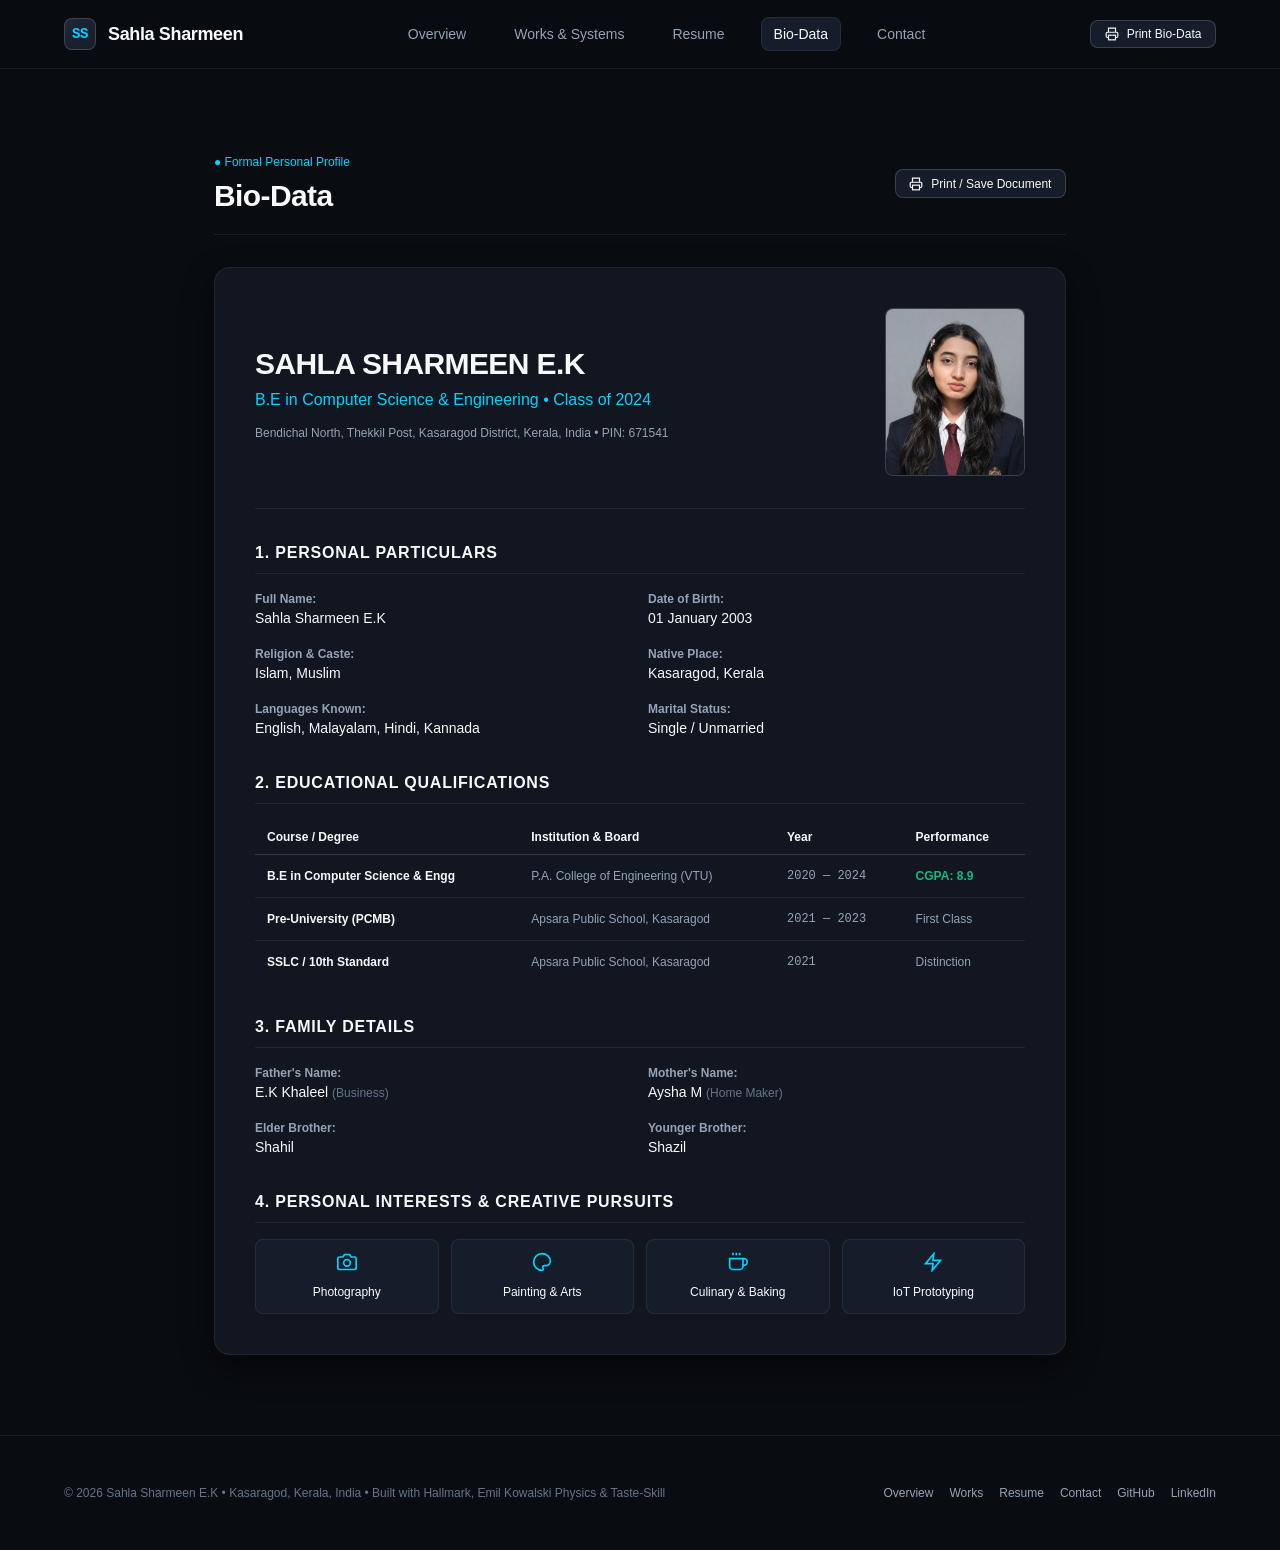
==== commit 8c19b608: "Rebuild website from scratch with Hallmark, Emil Motion, Taste-Skill & Impeccable; remove 3D model -" ====
--- a/biodata.html
+++ b/biodata.html
@@ -1,331 +1,213 @@
 <!DOCTYPE html>
-<html lang="en">
+<html lang="en" data-type="service">
 <head>
   <meta charset="UTF-8">
-  <meta name="viewport" content="width=device-width, initial-scale=1.0">
-  <meta name="description" content="Personal Bio-Data of Sahla Sharmeen E.K - Biographical details, academic qualifications, creative interests in photography, painting, baking, and multilingual abilities.">
-  <meta name="keywords" content="Sahla Sharmeen E.K Bio-data, Personal Bio-data, Kasaragod, PA College of Engineering, Computer Science Engineering Student">
-  <meta name="author" content="Sahla Sharmeen E.K">
-  <title>Bio-Data | Sahla Sharmeen E.K - Personal &amp; Biographical Profile</title>
-
-  <!-- Zero White Flash Guard -->
-  <style>
-    html, body {
-      background-color: #0b080c !important;
-      color: #eae5ec !important;
-      margin: 0;
-      padding: 0;
-    }
-  </style>
-
-  <!-- Google Fonts: Geist & JetBrains Mono -->
-  <link rel="preconnect" href="https://fonts.googleapis.com">
-  <link rel="preconnect" href="https://fonts.gstatic.com" crossorigin>
-  <link href="https://fonts.googleapis.com/css2?family=Geist:wght@100..900&family=JetBrains+Mono:wght@400;500;600&display=swap" rel="stylesheet">
-
-  <!-- Stylesheets with Design Tokens & Cache Busting -->
-  <link rel="stylesheet" href="css/tokens.css?v=20261111_v1">
-  <link rel="stylesheet" href="css/style.css?v=20261111_v1">
-  <link rel="stylesheet" href="css/print.css?v=20261111_v1" media="print">
+  <meta name="viewport" content="width=device-width, initial-scale=1.0, viewport-fit=cover">
+  <meta name="description" content="Personal &amp; Family Profile / Bio-Data of Sahla Sharmeen E.K - Computer Science Engineer, Kasaragod.">
+  <title>Personal Bio-Data — Sahla Sharmeen E.K</title>
+  
+  <link rel="stylesheet" href="css/tokens.css?v=20261111_v2">
+  <link rel="stylesheet" href="css/style.css?v=20261111_v2">
+  <link rel="stylesheet" href="css/print.css?v=20261111_v2" media="print">
 </head>
 <body>
 
-  <!-- Redoyan Custom Glowing Follower Cursor -->
-  <div class="cursor-main" id="cursor-main"></div>
-
-  <!-- Redoyan Signature Fixed Header -->
-  <header class="header" role="banner">
-    <div class="header-brand-group">
-      <a href="index.html" class="navbar-title hover-link" aria-label="Sahla Sharmeen E.K Home">
-        <div class="hover-in">
-          SAHLA SHARMEEN E.K
-          <div>SAHLA SHARMEEN E.K</div>
-        </div>
+  <!-- Site Navigation -->
+  <header class="site-header" role="banner">
+    <div class="container nav-container">
+      <a href="index.html" class="brand-link" aria-label="Sahla Sharmeen Homepage">
+        <span class="brand-mark">SS</span>
+        <span>Sahla Sharmeen</span>
       </a>
 
-      <div class="navbar-connect">
-        <span class="connect-dot"></span> OPEN FOR OPPORTUNITIES
-      </div>
-    </div>
-
-    <nav aria-label="Main navigation">
-      <ul>
-        <li><a href="index.html" class="hover-link"><div class="hover-in">Home<div>Home</div></div></a></li>
-        <li><a href="resume.html" class="hover-link"><div class="hover-in">Resume<div>Resume</div></div></a></li>
-        <li><a href="biodata.html" class="hover-link active"><div class="hover-in">Bio-Data<div>Bio-Data</div></div></a></li>
-        <li><a href="projects.html" class="hover-link"><div class="hover-in">Projects<div>Projects</div></div></a></li>
-        <li><a href="contact.html" class="hover-link"><div class="hover-in">Contact<div>Contact</div></div></a></li>
-      </ul>
-    </nav>
+      <nav aria-label="Primary Navigation">
+        <ul class="nav-links">
+          <li class="nav-item"><a href="index.html">Overview</a></li>
+          <li class="nav-item"><a href="projects.html">Works &amp; Systems</a></li>
+          <li class="nav-item"><a href="resume.html">Resume</a></li>
+          <li class="nav-item"><a href="biodata.html" class="active">Bio-Data</a></li>
+          <li class="nav-item"><a href="contact.html">Contact</a></li>
+        </ul>
+      </nav>
+
+      <div class="nav-actions">
+        <button onclick="window.print()" class="btn btn-secondary btn-sm">
+          <svg width="14" height="14" viewBox="0 0 24 24" fill="none" stroke="currentColor" stroke-width="2"><polyline points="6 9 6 2 18 2 18 9"></polyline><path d="M6 18H4a2 2 0 0 1-2-2v-5a2 2 0 0 1 2-2h16a2 2 0 0 1 2 2v5a2 2 0 0 1-2 2h-2"></path><rect x="6" y="14" width="12" height="8"></rect></svg>
+          <span>Print Bio-Data</span>
+        </button>
+        <button class="mobile-nav-toggle" id="mobile-nav-toggle" aria-label="Open mobile navigation menu">
+          <svg width="20" height="20" viewBox="0 0 24 24" fill="none" stroke="currentColor" stroke-width="2"><line x1="3" y1="12" x2="21" y2="12"></line><line x1="3" y1="6" x2="21" y2="6"></line><line x1="3" y1="18" x2="21" y2="18"></line></svg>
+        </button>
+      </div>
+    </div>
   </header>
 
-  <!-- Main Container -->
-  <main id="main-content" class="page-container">
-    
-    <div style="display: flex; justify-content: space-between; align-items: center; flex-wrap: wrap; gap: 15px; margin-bottom: 30px;">
-      <a href="index.html" class="back-btn-pill">← Back to Home</a>
-
-      <div style="display: flex; gap: 12px; flex-wrap: wrap;">
-        <button onclick="window.print()" class="cta-btn cta-btn-hire" style="padding: 10px 20px; font-size: 14px;" data-cursor="disable">
-          Print Bio-Data
+  <!-- Mobile Drawer -->
+  <aside class="mobile-drawer" id="mobile-drawer" aria-hidden="true">
+    <div class="mobile-drawer-panel">
+      <div>
+        <div class="mobile-drawer-header">
+          <div class="brand-link">
+            <span class="brand-mark">SS</span>
+            <span>Sahla Sharmeen</span>
+          </div>
+          <button class="mobile-drawer-close" id="mobile-drawer-close" aria-label="Close menu">
+            <svg width="20" height="20" viewBox="0 0 24 24" fill="none" stroke="currentColor" stroke-width="2"><line x1="18" y1="6" x2="6" y2="18"></line><line x1="6" y1="6" x2="18" y2="18"></line></svg>
+          </button>
+        </div>
+        <ul class="mobile-drawer-nav">
+          <li><a href="index.html">Overview</a></li>
+          <li><a href="projects.html">Works &amp; Systems</a></li>
+          <li><a href="resume.html">Resume</a></li>
+          <li><a href="biodata.html" class="active">Bio-Data</a></li>
+          <li><a href="contact.html">Contact</a></li>
+        </ul>
+      </div>
+      <div style="padding-top: var(--space-4); border-top: 1px solid var(--color-border-subtle);">
+        <button onclick="window.print()" class="btn btn-primary" style="width: 100%;">Print Document</button>
+      </div>
+    </div>
+  </aside>
+
+  <main class="section-padding">
+    <div class="container" style="max-width: 900px;">
+      
+      <!-- Top Title Bar -->
+      <div style="display: flex; align-items: center; justify-content: space-between; flex-wrap: wrap; gap: var(--space-4); margin-bottom: var(--space-8); padding-bottom: var(--space-4); border-bottom: 1px solid var(--color-border-subtle);">
+        <div>
+          <span style="font-size: var(--text-xs); color: var(--color-accent); font-weight: var(--weight-medium);">&#x25cf; Formal Personal Profile</span>
+          <h1 style="font-size: var(--text-3xl); font-weight: var(--weight-bold); letter-spacing: -0.02em;">Bio-Data</h1>
+        </div>
+        <button onclick="window.print()" class="btn btn-secondary btn-sm">
+          <svg width="14" height="14" viewBox="0 0 24 24" fill="none" stroke="currentColor" stroke-width="2"><polyline points="6 9 6 2 18 2 18 9"></polyline><path d="M6 18H4a2 2 0 0 1-2-2v-5a2 2 0 0 1 2-2h16a2 2 0 0 1 2 2v5a2 2 0 0 1-2 2h-2"></path><rect x="6" y="14" width="12" height="8"></rect></svg>
+          <span>Print / Save Document</span>
         </button>
-        <a href="contact.html" class="cta-btn cta-btn-play" style="padding: 10px 20px; font-size: 14px;" data-cursor="disable">
-          Get In Touch &rarr;
-        </a>
-      </div>
-    </div>
-
-    <header class="page-header">
-      <h1>Personal <span>Bio-Data</span></h1>
-      <p>Official biographical record, academic qualifications, multilingual proficiencies, and creative pursuits of Sahla Sharmeen E.K.</p>
-    </header>
-
-    <!-- Document Sheet (Cosmic Glass) -->
-    <article class="document-sheet" id="biodata-document">
-      
-      <!-- Bio-Data Header with Passport Photo -->
-      <div style="display: flex; justify-content: space-between; align-items: center; flex-wrap: wrap; gap: 20px; border-bottom: 1px solid rgba(194, 164, 255, 0.25); padding-bottom: 25px; margin-bottom: 35px;">
-        <div>
-          <span style="font-size: 12px; font-family: 'JetBrains Mono', monospace; color: var(--accentColor); letter-spacing: 2px; text-transform: uppercase;">Official Biographical Profile</span>
-          <h2 style="font-size: 36px; font-weight: 700; color: #fff; margin: 4px 0 8px 0;">SAHLA SHARMEEN E.K</h2>
-          <div style="font-size: 16px; color: #b5afbc;">Computer Science Engineer</div>
-        </div>
-
-        <div style="display: flex; flex-direction: column; align-items: center; gap: 8px;">
-          <div style="width: 110px; height: 130px; border-radius: 12px; overflow: hidden; border: 2px solid var(--accentColor); box-shadow: 0 0 25px rgba(194, 164, 255, 0.35);">
-            <img src="assets/images/passport-size.jpeg" alt="Sahla Sharmeen E.K Passport Size Photo" style="width: 100%; height: 100%; object-fit: cover;">
-          </div>
-          <span style="font-size: 11px; color: rgba(255, 255, 255, 0.6); text-transform: uppercase; letter-spacing: 1px;">Passport Photo</span>
-        </div>
-      </div>
-
-      <!-- 1. Demographic & Personal Particulars -->
-      <section>
-        <h3 class="doc-section-title">Personal Particulars</h3>
+      </div>
+
+      <!-- Bio-Data Paper Sheet -->
+      <div style="background-color: var(--color-bg-elevated); border: 1px solid var(--color-border-subtle); border-radius: var(--radius-xl); padding: var(--space-10); box-shadow: var(--shadow-lg);">
         
-        <div class="biodata-grid">
-          <div class="biodata-item">
-            <div class="biodata-label">Full Name</div>
-            <div class="biodata-value">Sahla Sharmeen E.K</div>
-          </div>
-          <div class="biodata-item">
-            <div class="biodata-label">Gender</div>
-            <div class="biodata-value">Female</div>
-          </div>
-          <div class="biodata-item">
-            <div class="biodata-label">Nationality</div>
-            <div class="biodata-value">Indian</div>
-          </div>
-          <div class="biodata-item">
-            <div class="biodata-label">Marital Status</div>
-            <div class="biodata-value">Single</div>
-          </div>
-          <div class="biodata-item">
-            <div class="biodata-label">Permanent Location</div>
-            <div class="biodata-value">Kasaragod, Kerala, India</div>
-          </div>
-          <div class="biodata-item">
-            <div class="biodata-label">Primary Email</div>
-            <div class="biodata-value"><a href="mailto:shahalasharmeen@gmail.com" style="color: var(--accentColor);">shahalasharmeen@gmail.com</a></div>
-          </div>
-        </div>
-      </section>
-
-      <!-- 2. Academic Qualifications Table -->
-      <section>
-        <h3 class="doc-section-title">Academic Qualifications</h3>
-
-        <div style="overflow-x: auto;">
-          <table style="width: 100%; border-collapse: collapse; margin-bottom: 25px; font-size: 14px;">
+        <!-- Header with Passport Photo Frame -->
+        <div style="display: grid; grid-template-columns: minmax(0, 1fr) 140px; gap: var(--space-6); align-items: center; padding-bottom: var(--space-8); border-bottom: 1px solid var(--color-border-subtle); margin-bottom: var(--space-8);">
+          <div>
+            <h2 style="font-size: var(--text-3xl); font-weight: var(--weight-bold); letter-spacing: -0.02em; color: var(--color-text-primary);">SAHLA SHARMEEN E.K</h2>
+            <p style="font-size: var(--text-base); color: var(--color-accent); font-weight: var(--weight-medium); margin-top: 2px;">B.E in Computer Science &amp; Engineering &bull; Class of 2024</p>
+            <p style="font-size: var(--text-xs); color: var(--color-text-secondary); margin-top: var(--space-3); line-height: var(--leading-relaxed); max-width: 520px;">
+              Bendichal North, Thekkil Post, Kasaragod District, Kerala, India &bull; PIN: 671541
+            </p>
+          </div>
+          <div style="width: 140px; height: 168px; border-radius: var(--radius-md); overflow: hidden; border: 1px solid var(--color-border-strong); background-color: var(--color-bg-surface);">
+            <img src="assets/images/Passport Size.jpeg" alt="Sahla Sharmeen E.K" style="width: 100%; height: 100%; object-fit: cover;">
+          </div>
+        </div>
+
+        <!-- 1. Personal Details -->
+        <div style="margin-bottom: var(--space-8);">
+          <h3 style="font-size: var(--text-base); font-weight: var(--weight-bold); color: var(--color-text-primary); text-transform: uppercase; letter-spacing: 0.05em; margin-bottom: var(--space-4); border-bottom: 1px solid var(--color-border-subtle); padding-bottom: var(--space-2);">1. Personal Particulars</h3>
+          
+          <div style="display: grid; grid-template-columns: repeat(2, minmax(0, 1fr)); gap: var(--space-4); font-size: var(--text-sm);">
+            <div><strong style="color: var(--color-text-secondary); font-size: var(--text-xs); display: block;">Full Name:</strong> <span style="color: var(--color-text-primary);">Sahla Sharmeen E.K</span></div>
+            <div><strong style="color: var(--color-text-secondary); font-size: var(--text-xs); display: block;">Date of Birth:</strong> <span style="color: var(--color-text-primary);">01 January 2003</span></div>
+            <div><strong style="color: var(--color-text-secondary); font-size: var(--text-xs); display: block;">Religion &amp; Caste:</strong> <span style="color: var(--color-text-primary);">Islam, Muslim</span></div>
+            <div><strong style="color: var(--color-text-secondary); font-size: var(--text-xs); display: block;">Native Place:</strong> <span style="color: var(--color-text-primary);">Kasaragod, Kerala</span></div>
+            <div><strong style="color: var(--color-text-secondary); font-size: var(--text-xs); display: block;">Languages Known:</strong> <span style="color: var(--color-text-primary);">English, Malayalam, Hindi, Kannada</span></div>
+            <div><strong style="color: var(--color-text-secondary); font-size: var(--text-xs); display: block;">Marital Status:</strong> <span style="color: var(--color-text-primary);">Single / Unmarried</span></div>
+          </div>
+        </div>
+
+        <!-- 2. Educational Background -->
+        <div style="margin-bottom: var(--space-8);">
+          <h3 style="font-size: var(--text-base); font-weight: var(--weight-bold); color: var(--color-text-primary); text-transform: uppercase; letter-spacing: 0.05em; margin-bottom: var(--space-4); border-bottom: 1px solid var(--color-border-subtle); padding-bottom: var(--space-2);">2. Educational Qualifications</h3>
+          
+          <table style="width: 100%; border-collapse: collapse; font-size: var(--text-xs); color: var(--color-text-secondary);">
             <thead>
-              <tr style="border-bottom: 2px solid rgba(194, 164, 255, 0.3); text-align: left; color: var(--accentColor);">
-                <th style="padding: 12px 10px;">Qualification</th>
-                <th style="padding: 12px 10px;">Institution</th>
-                <th style="padding: 12px 10px;">Board / University</th>
-                <th style="padding: 12px 10px;">Year</th>
-                <th style="padding: 12px 10px;">Performance</th>
+              <tr style="border-bottom: 1px solid var(--color-border-strong); text-align: left; color: var(--color-text-primary);">
+                <th style="padding: var(--space-2) var(--space-3);">Course / Degree</th>
+                <th style="padding: var(--space-2) var(--space-3);">Institution &amp; Board</th>
+                <th style="padding: var(--space-2) var(--space-3);">Year</th>
+                <th style="padding: var(--space-2) var(--space-3);">Performance</th>
               </tr>
             </thead>
             <tbody>
-              <tr style="border-bottom: 1px solid rgba(255, 255, 255, 0.08);">
-                <td style="padding: 14px 10px; font-weight: 600; color: #fff;">B.E (Computer Science &amp; Engineering)</td>
-                <td style="padding: 14px 10px; color: #c9c4cf;">P.A. College of Engineering, Mangalore</td>
-                <td style="padding: 14px 10px; color: #c9c4cf;">VTU Belagavi</td>
-                <td style="padding: 14px 10px; color: var(--accentColor); font-family: monospace;">Class of 2024</td>
-                <td style="padding: 14px 10px; font-weight: 600; color: #a3e635;">CGPA 8.9 / 10</td>
-              </tr>
-              <tr style="border-bottom: 1px solid rgba(255, 255, 255, 0.08);">
-                <td style="padding: 14px 10px; font-weight: 600; color: #fff;">Pre-University Course (PUC - PCMB)</td>
-                <td style="padding: 14px 10px; color: #c9c4cf;">Apsara Public School, Kasaragod</td>
-                <td style="padding: 14px 10px; color: #c9c4cf;">CBSE / State</td>
-                <td style="padding: 14px 10px; color: var(--accentColor); font-family: monospace;">2023</td>
-                <td style="padding: 14px 10px; font-weight: 600; color: #a3e635;">Completed (2023)</td>
-              </tr>
-              <tr style="border-bottom: 1px solid rgba(255, 255, 255, 0.08);">
-                <td style="padding: 14px 10px; font-weight: 600; color: #fff;">Secondary Schooling (SSLC / 10th)</td>
-                <td style="padding: 14px 10px; color: #c9c4cf;">Apsara Public School, Kasaragod</td>
-                <td style="padding: 14px 10px; color: #c9c4cf;">CBSE / State</td>
-                <td style="padding: 14px 10px; color: var(--accentColor); font-family: monospace;">2021</td>
-                <td style="padding: 14px 10px; font-weight: 600; color: #a3e635;">Completed (2021)</td>
+              <tr style="border-bottom: 1px solid var(--color-border-subtle);">
+                <td style="padding: var(--space-3); color: var(--color-text-primary); font-weight: var(--weight-semibold);">B.E in Computer Science &amp; Engg</td>
+                <td style="padding: var(--space-3);">P.A. College of Engineering (VTU)</td>
+                <td style="padding: var(--space-3); font-family: var(--font-mono);">2020 &mdash; 2024</td>
+                <td style="padding: var(--space-3); color: var(--color-emerald); font-weight: var(--weight-semibold);">CGPA: 8.9</td>
+              </tr>
+              <tr style="border-bottom: 1px solid var(--color-border-subtle);">
+                <td style="padding: var(--space-3); color: var(--color-text-primary); font-weight: var(--weight-semibold);">Pre-University (PCMB)</td>
+                <td style="padding: var(--space-3);">Apsara Public School, Kasaragod</td>
+                <td style="padding: var(--space-3); font-family: var(--font-mono);">2021 &mdash; 2023</td>
+                <td style="padding: var(--space-3);">First Class</td>
+              </tr>
+              <tr>
+                <td style="padding: var(--space-3); color: var(--color-text-primary); font-weight: var(--weight-semibold);">SSLC / 10th Standard</td>
+                <td style="padding: var(--space-3);">Apsara Public School, Kasaragod</td>
+                <td style="padding: var(--space-3); font-family: var(--font-mono);">2021</td>
+                <td style="padding: var(--space-3);">Distinction</td>
               </tr>
             </tbody>
           </table>
         </div>
-      </section>
-
-      <!-- 3. Linguistic Competencies -->
-      <section>
-        <h3 class="doc-section-title">Linguistic Proficiencies</h3>
-        
-        <div style="display: flex; flex-direction: column; gap: 14px; margin-bottom: 30px;">
-          <div>
-            <div style="display: flex; justify-content: space-between; margin-bottom: 6px; font-size: 14px;">
-              <span style="font-weight: 500; color: #fff;">English</span>
-              <span style="color: var(--accentColor);">Professional &bull; Fluent</span>
-            </div>
-            <div style="height: 6px; border-radius: 4px; background: rgba(255, 255, 255, 0.1); overflow: hidden;">
-              <div style="width: 95%; height: 100%; background: var(--accentColor);"></div>
-            </div>
-          </div>
-
-          <div>
-            <div style="display: flex; justify-content: space-between; margin-bottom: 6px; font-size: 14px;">
-              <span style="font-weight: 500; color: #fff;">Malayalam</span>
-              <span style="color: var(--accentColor);">Native &bull; Mother Tongue</span>
-            </div>
-            <div style="height: 6px; border-radius: 4px; background: rgba(255, 255, 255, 0.1); overflow: hidden;">
-              <div style="width: 100%; height: 100%; background: var(--accentColor);"></div>
-            </div>
-          </div>
-
-          <div>
-            <div style="display: flex; justify-content: space-between; margin-bottom: 6px; font-size: 14px;">
-              <span style="font-weight: 500; color: #fff;">Hindi</span>
-              <span style="color: var(--accentColor);">Advanced &bull; Proficient</span>
-            </div>
-            <div style="height: 6px; border-radius: 4px; background: rgba(255, 255, 255, 0.1); overflow: hidden;">
-              <div style="width: 85%; height: 100%; background: var(--accentColor);"></div>
-            </div>
-          </div>
-
-          <div>
-            <div style="display: flex; justify-content: space-between; margin-bottom: 6px; font-size: 14px;">
-              <span style="font-weight: 500; color: #fff;">Urdu</span>
-              <span style="color: var(--accentColor);">Conversational</span>
-            </div>
-            <div style="height: 6px; border-radius: 4px; background: rgba(255, 255, 255, 0.1); overflow: hidden;">
-              <div style="width: 75%; height: 100%; background: var(--accentColor);"></div>
-            </div>
-          </div>
-
-          <div>
-            <div style="display: flex; justify-content: space-between; margin-bottom: 6px; font-size: 14px;">
-              <span style="font-weight: 500; color: #fff;">Kannada</span>
-              <span style="color: var(--accentColor);">Working Knowledge</span>
-            </div>
-            <div style="height: 6px; border-radius: 4px; background: rgba(255, 255, 255, 0.1); overflow: hidden;">
-              <div style="width: 65%; height: 100%; background: var(--accentColor);"></div>
-            </div>
-          </div>
-        </div>
-      </section>
-
-      <!-- 4. Hobbies & Creative Pursuits -->
-      <section>
-        <h3 class="doc-section-title">Hobbies &amp; Creative Pursuits</h3>
-        
-        <div style="display: grid; grid-template-columns: repeat(auto-fit, minmax(240px, 1fr)); gap: 16px; margin-bottom: 30px;">
-          <div class="biodata-item">
-            <div style="margin-bottom: 10px; color: var(--color-accent);">
-              <svg width="22" height="22" viewBox="0 0 24 24" fill="none" stroke="currentColor" stroke-width="2" stroke-linecap="round" stroke-linejoin="round"><path d="M23 19a2 2 0 0 1-2 2H3a2 2 0 0 1-2-2V8a2 2 0 0 1 2-2h4l2-3h6l2 3h4a2 2 0 0 1 2 2z"></path><circle cx="12" cy="13" r="4"></circle></svg>
-            </div>
-            <div style="font-weight: 600; color: #fff; margin-bottom: 4px;">Photography</div>
-            <p style="font-size: 13px; color: #b5afbc; line-height: 1.5; margin: 0;">Capturing natural perspectives, architecture, and visual light compositions that inspire UI design symmetry.</p>
-          </div>
-
-          <div class="biodata-item">
-            <div style="margin-bottom: 10px; color: var(--color-accent);">
-              <svg width="22" height="22" viewBox="0 0 24 24" fill="none" stroke="currentColor" stroke-width="2" stroke-linecap="round" stroke-linejoin="round"><circle cx="13.5" cy="6.5" r=".5"></circle><circle cx="17.5" cy="10.5" r=".5"></circle><circle cx="8.5" cy="7.5" r=".5"></circle><circle cx="6.5" cy="12.5" r=".5"></circle><path d="M12 2C6.5 2 2 6.5 2 12s4.5 10 10 10c.926 0 1.648-.746 1.648-1.688 0-.437-.18-.835-.437-1.125-.29-.289-.438-.652-.438-1.125a1.64 1.64 0 0 1 1.668-1.668h1.996c3.051 0 5.555-2.503 5.555-5.554C21.965 6.012 17.461 2 12 2z"></path></svg>
-            </div>
-            <div style="font-weight: 600; color: #fff; margin-bottom: 4px;">Painting &amp; Art</div>
-            <p style="font-size: 13px; color: #b5afbc; line-height: 1.5; margin: 0;">Exploring acrylic and watercolor expressions, color gradients, and textures reflecting user interface aesthetics.</p>
-          </div>
-
-          <div class="biodata-item">
-            <div style="margin-bottom: 10px; color: var(--color-accent);">
-              <svg width="22" height="22" viewBox="0 0 24 24" fill="none" stroke="currentColor" stroke-width="2" stroke-linecap="round" stroke-linejoin="round"><path d="M18 8h1a4 4 0 0 1 0 8h-1"></path><path d="M2 8h16v9a4 4 0 0 1-4 4H6a4 4 0 0 1-4-4V8z"></path><line x1="6" y1="1" x2="6" y2="4"></line><line x1="10" y1="1" x2="10" y2="4"></line><line x1="14" y1="1" x2="14" y2="4"></line></svg>
-            </div>
-            <div style="font-weight: 600; color: #fff; margin-bottom: 4px;">Baking &amp; Culinary Arts</div>
-            <p style="font-size: 13px; color: #b5afbc; line-height: 1.5; margin: 0;">Practicing precise ingredient ratios, artisanal pastry crafting, and process-driven perfectionism.</p>
-          </div>
-
-          <div class="biodata-item">
-            <div style="margin-bottom: 10px; color: var(--color-accent);">
-              <svg width="22" height="22" viewBox="0 0 24 24" fill="none" stroke="currentColor" stroke-width="2" stroke-linecap="round" stroke-linejoin="round"><rect x="4" y="4" width="16" height="16" rx="2"></rect><rect x="9" y="9" width="6" height="6"></rect><line x1="9" y1="1" x2="9" y2="4"></line><line x1="15" y1="1" x2="15" y2="4"></line><line x1="9" y1="20" x2="9" y2="23"></line><line x1="15" y1="20" x2="15" y2="23"></line><line x1="20" y1="9" x2="23" y2="9"></line><line x1="20" y1="14" x2="23" y2="14"></line><line x1="1" y1="9" x2="4" y2="9"></line><line x1="1" y1="14" x2="4" y2="14"></line></svg>
-            </div>
-            <div style="font-weight: 600; color: #fff; margin-bottom: 4px;">Hardware Tinkering</div>
-            <p style="font-size: 13px; color: #b5afbc; line-height: 1.5; margin: 0;">Soldering sensors, configuring microcontroller pinouts, and testing robotics circuits.</p>
-          </div>
-        </div>
-      </section>
-
-      <!-- 5. Formal Declaration -->
-      <section style="margin-top: 40px; padding-top: 25px; border-top: 1px solid rgba(194, 164, 255, 0.25);">
-        <h3 class="doc-section-title" style="margin-top: 0;">Declaration</h3>
-        <p style="font-size: 14px; color: #c9c4cf; line-height: 1.7; font-style: italic; margin-bottom: 25px;">
-          "I hereby solemnly declare that all the information and particulars provided in this bio-data sheet are true, complete, and correct to the best of my knowledge and belief."
-        </p>
-
-        <div style="display: flex; justify-content: space-between; align-items: flex-end; flex-wrap: wrap; gap: 20px; font-size: 14px;">
-          <div>
-            <div style="color: #b5afbc;">Place: <strong>Kasaragod, Kerala, India</strong></div>
-            <div style="color: #b5afbc; margin-top: 4px;">Date: <strong>09 November 2026</strong></div>
-          </div>
-          <div style="text-align: right;">
-            <div style="font-family: 'Geist', sans-serif; font-size: 18px; font-weight: 700; color: var(--accentColor); letter-spacing: 1px;">Sahla Sharmeen E.K</div>
-            <div style="color: #b5afbc; font-size: 12px; text-transform: uppercase; letter-spacing: 1px; margin-top: 2px;">(Candidate Signature)</div>
-          </div>
-        </div>
-      </section>
-
-    </article>
-
-    <!-- Contact & Action Footer -->
-    <footer class="contact-section" id="contact" role="contentinfo">
-      <div class="contact-container">
-        <h3>Sahla Sharmeen E.K</h3>
-        <div class="contact-flex">
-          <div class="contact-box">
-            <h4>Email</h4>
-            <p><a href="mailto:shahalasharmeen@gmail.com" data-cursor="disable">shahalasharmeen@gmail.com</a></p>
-            <h4>Location</h4>
-            <p><span>Kasaragod, Kerala, India</span></p>
-          </div>
-          <div class="contact-box">
-            <h4>Social &amp; Profiles</h4>
-            <a href="https://github.com/shahalasharmeen" target="_blank" rel="noopener noreferrer" data-cursor="disable" class="contact-social">
-              Github <svg viewBox="0 0 24 24" width="1em" height="1em" fill="currentColor"><path d="M6 6v2h8.59L5 17.59 6.41 19 16 9.41V18h2V6z"/></svg>
-            </a>
-            <a href="https://linkedin.com/in/sahla-sharmeen" target="_blank" rel="noopener noreferrer" data-cursor="disable" class="contact-social">
-              Linkedin <svg viewBox="0 0 24 24" width="1em" height="1em" fill="currentColor"><path d="M6 6v2h8.59L5 17.59 6.41 19 16 9.41V18h2V6z"/></svg>
-            </a>
-          </div>
-          <div class="contact-box">
-            <h4>Quick Navigation</h4>
-            <a href="index.html" data-cursor="disable" class="contact-social">Home</a>
-            <a href="resume.html" data-cursor="disable" class="contact-social">Resume</a>
-            <a href="projects.html" data-cursor="disable" class="contact-social">Projects Archive</a>
-            <a href="contact.html" data-cursor="disable" class="contact-social">Contact Form</a>
-          </div>
-        </div>
-      </div>
-    </footer>
-
+
+        <!-- 3. Family Background -->
+        <div style="margin-bottom: var(--space-8);">
+          <h3 style="font-size: var(--text-base); font-weight: var(--weight-bold); color: var(--color-text-primary); text-transform: uppercase; letter-spacing: 0.05em; margin-bottom: var(--space-4); border-bottom: 1px solid var(--color-border-subtle); padding-bottom: var(--space-2);">3. Family Details</h3>
+          
+          <div style="display: grid; grid-template-columns: repeat(2, minmax(0, 1fr)); gap: var(--space-4); font-size: var(--text-sm);">
+            <div><strong style="color: var(--color-text-secondary); font-size: var(--text-xs); display: block;">Father's Name:</strong> <span style="color: var(--color-text-primary);">E.K Khaleel</span> <span style="font-size: var(--text-xs); color: var(--color-text-tertiary);">(Business)</span></div>
+            <div><strong style="color: var(--color-text-secondary); font-size: var(--text-xs); display: block;">Mother's Name:</strong> <span style="color: var(--color-text-primary);">Aysha M</span> <span style="font-size: var(--text-xs); color: var(--color-text-tertiary);">(Home Maker)</span></div>
+            <div><strong style="color: var(--color-text-secondary); font-size: var(--text-xs); display: block;">Elder Brother:</strong> <span style="color: var(--color-text-primary);">Shahil</span></div>
+            <div><strong style="color: var(--color-text-secondary); font-size: var(--text-xs); display: block;">Younger Brother:</strong> <span style="color: var(--color-text-primary);">Shazil</span></div>
+          </div>
+        </div>
+
+        <!-- 4. Hobbies & Interests (SVG Icons - Zero Emojis) -->
+        <div>
+          <h3 style="font-size: var(--text-base); font-weight: var(--weight-bold); color: var(--color-text-primary); text-transform: uppercase; letter-spacing: 0.05em; margin-bottom: var(--space-4); border-bottom: 1px solid var(--color-border-subtle); padding-bottom: var(--space-2);">4. Personal Interests &amp; Creative Pursuits</h3>
+          
+          <div style="display: grid; grid-template-columns: repeat(4, minmax(0, 1fr)); gap: var(--space-3);">
+            <div style="padding: var(--space-3); background-color: var(--color-bg-surface); border: 1px solid var(--color-border-subtle); border-radius: var(--radius-md); text-align: center;">
+              <svg width="20" height="20" viewBox="0 0 24 24" fill="none" stroke="var(--color-accent)" stroke-width="2" style="margin: 0 auto var(--space-1);"><path d="M23 19a2 2 0 0 1-2 2H3a2 2 0 0 1-2-2V8a2 2 0 0 1 2-2h4l2-3h6l2 3h4a2 2 0 0 1 2 2z"></path><circle cx="12" cy="13" r="4"></circle></svg>
+              <span style="font-size: var(--text-xs); color: var(--color-text-primary); font-weight: var(--weight-medium); display: block;">Photography</span>
+            </div>
+            <div style="padding: var(--space-3); background-color: var(--color-bg-surface); border: 1px solid var(--color-border-subtle); border-radius: var(--radius-md); text-align: center;">
+              <svg width="20" height="20" viewBox="0 0 24 24" fill="none" stroke="var(--color-accent)" stroke-width="2" style="margin: 0 auto var(--space-1);"><path d="M12 2C6.5 2 2 6.5 2 12s4.5 10 10 10c.926 0 1.648-.746 1.648-1.688 0-.437-.18-.835-.437-1.125-.29-.289-.438-.652-.438-1.125a1.64 1.64 0 0 1 1.668-1.668h1.996c3.051 0 5.555-2.503 5.555-5.554C21.965 6.012 17.461 2 12 2z"></path></svg>
+              <span style="font-size: var(--text-xs); color: var(--color-text-primary); font-weight: var(--weight-medium); display: block;">Painting &amp; Arts</span>
+            </div>
+            <div style="padding: var(--space-3); background-color: var(--color-bg-surface); border: 1px solid var(--color-border-subtle); border-radius: var(--radius-md); text-align: center;">
+              <svg width="20" height="20" viewBox="0 0 24 24" fill="none" stroke="var(--color-accent)" stroke-width="2" style="margin: 0 auto var(--space-1);"><path d="M18 8h1a4 4 0 0 1 0 8h-1"></path><path d="M2 8h16v9a4 4 0 0 1-4 4H6a4 4 0 0 1-4-4V8z"></path><line x1="6" y1="1" x2="6" y2="4"></line><line x1="10" y1="1" x2="10" y2="4"></line><line x1="14" y1="1" x2="14" y2="4"></line></svg>
+              <span style="font-size: var(--text-xs); color: var(--color-text-primary); font-weight: var(--weight-medium); display: block;">Culinary &amp; Baking</span>
+            </div>
+            <div style="padding: var(--space-3); background-color: var(--color-bg-surface); border: 1px solid var(--color-border-subtle); border-radius: var(--radius-md); text-align: center;">
+              <svg width="20" height="20" viewBox="0 0 24 24" fill="none" stroke="var(--color-accent)" stroke-width="2" style="margin: 0 auto var(--space-1);"><polygon points="13 2 3 14 12 14 11 22 21 10 12 10 13 2"></polygon></svg>
+              <span style="font-size: var(--text-xs); color: var(--color-text-primary); font-weight: var(--weight-medium); display: block;">IoT Prototyping</span>
+            </div>
+          </div>
+        </div>
+
+      </div>
+    </div>
   </main>
 
-  <!-- jQuery & Global Script with Cache Busting -->
-  <script src="https://code.jquery.com/jquery-3.7.1.min.js"></script>
-  <script src="js/main.js?v=redoyan_20261109_v8"></script>
-
+  <!-- Site Footer -->
+  <footer class="site-footer" role="contentinfo">
+    <div class="container footer-container">
+      <div class="footer-copy">
+        &copy; 2026 Sahla Sharmeen E.K &bull; Kasaragod, Kerala, India &bull; Built with Hallmark, Emil Kowalski Physics &amp; Taste-Skill
+      </div>
+      <div class="footer-links">
+        <a href="index.html">Overview</a>
+        <a href="projects.html">Works</a>
+        <a href="resume.html">Resume</a>
+        <a href="contact.html">Contact</a>
+        <a href="https://github.com/shahalasharmeen" target="_blank" rel="noopener">GitHub</a>
+        <a href="https://linkedin.com/in/shahalasharmeen" target="_blank" rel="noopener">LinkedIn</a>
+      </div>
+    </div>
+  </footer>
+
+  <script src="js/main.js"></script>
 </body>
 </html>
--- a/css/tokens.css
+++ b/css/tokens.css
@@ -1,59 +1,43 @@
+/* hallmark: shape: editorial-stage | theme: obsidian-mono | genre: modern-minimal | material: real-photo | stamp: v2.0 */
 /* ==========================================================================
-   HALLMARK & DESIGN SYSTEM TOKENS
-   Project: Sahla Sharmeen E.K - Engineering & Portfolio System
-   Standards: Hallmark v2.0 (The Floor), Taste-Skill 2.5, Emil Kowalski Physics
+   DESIGN TOKENS - SAHLA SHARMEEN E.K PORTFOLIO
+   Enforcing Hallmark Floor, Emil Kowalski Motion Physics & Impeccable Scale
    ========================================================================== */
 
 :root {
-  /* Color Palette - Cosmic Obsidian & Electric Violet */
-  --color-bg-base: #0b080c;
-  --color-bg-surface: #120e15;
-  --color-bg-elevated: #18131d;
-  --color-bg-glass: rgba(18, 14, 21, 0.72);
-  --color-bg-card: rgba(255, 255, 255, 0.035);
-  --color-bg-card-hover: rgba(255, 255, 255, 0.065);
-  --color-bg-subtle: rgba(255, 255, 255, 0.02);
+  /* 1. Color Palette - Strict Semantic Tokens */
+  --color-bg-base: #090c10;
+  --color-bg-elevated: #111620;
+  --color-bg-surface: #161d2a;
+  --color-bg-subtle: #1e2638;
+  --color-bg-hover: #263147;
+  
+  --color-border-subtle: rgba(255, 255, 255, 0.07);
+  --color-border-strong: rgba(255, 255, 255, 0.16);
+  --color-border-accent: rgba(0, 212, 255, 0.35);
 
-  /* Primary Accent & Signal Tones */
-  --color-accent: #c2a4ff;
-  --color-accent-hover: #d4bfff;
-  --color-accent-subtle: rgba(194, 164, 255, 0.12);
-  --color-accent-glow: rgba(194, 164, 255, 0.35);
-  --color-accent-ring: rgba(194, 164, 255, 0.6);
-  --color-success: #34d399;
-  --color-success-bg: rgba(52, 211, 153, 0.12);
-  --color-warning: #fbbf24;
-  --color-error: #f87171;
+  --color-text-primary: #f8fafc;
+  --color-text-secondary: #94a3b8;
+  --color-text-tertiary: #64748b;
+  --color-text-inverse: #090c10;
 
-  /* Typography Colors */
-  --color-text-primary: #ffffff;
-  --color-text-body: #eae5ec;
-  --color-text-secondary: #b5afbc;
-  --color-text-muted: #847d8b;
-  --color-text-dim: #5c5563;
+  /* Accent & Status */
+  --color-accent: #00d4ff;
+  --color-accent-hover: #38bdf8;
+  --color-accent-subtle: rgba(0, 212, 255, 0.12);
+  --color-accent-glow: rgba(0, 212, 255, 0.25);
+  
+  --color-emerald: #10b981;
+  --color-emerald-subtle: rgba(16, 185, 129, 0.12);
 
-  /* Borders & Dividers */
-  --color-border-subtle: rgba(255, 255, 255, 0.08);
-  --color-border-medium: rgba(255, 255, 255, 0.14);
-  --color-border-accent: rgba(194, 164, 255, 0.28);
-  --color-border-accent-strong: rgba(194, 164, 255, 0.65);
-
-  /* Legacy aliases for backward compatibility */
-  --backgroundColor: var(--color-bg-base);
-  --accentColor: var(--color-accent);
-  --accentGlow: var(--color-accent-glow);
-  --textColor: var(--color-text-body);
-  --textMuted: var(--color-text-secondary);
-  --cardBg: var(--color-bg-card);
-  --cardBorder: var(--color-border-subtle);
-
-  /* Typography Scales */
-  --font-sans: 'Geist', -apple-system, BlinkMacSystemFont, 'Segoe UI', Roboto, Helvetica, Arial, sans-serif;
-  --font-mono: 'JetBrains Mono', 'Fira Code', 'Courier New', monospace;
+  /* 2. Typography */
+  --font-display: -apple-system, BlinkMacSystemFont, "Segoe UI", Roboto, "Helvetica Neue", Arial, sans-serif;
+  --font-body: -apple-system, BlinkMacSystemFont, "Segoe UI", Roboto, "Helvetica Neue", Arial, sans-serif;
+  --font-mono: ui-monospace, SFMono-Regular, "SF Mono", Menlo, Consolas, "Liberation Mono", monospace;
 
   --text-xs: 0.75rem;     /* 12px */
   --text-sm: 0.875rem;    /* 14px */
-  --text-base: 1rem;      /* 16px */
+  --text-base: 1rem;       /* 16px (Floor: body 16px minimum) */
   --text-lg: 1.125rem;    /* 18px */
   --text-xl: 1.25rem;     /* 20px */
   --text-2xl: 1.5rem;     /* 24px */
@@ -62,12 +46,18 @@
   --text-5xl: 3rem;       /* 48px */
   --text-6xl: 3.75rem;    /* 60px */
 
-  --weight-regular: 400;
+  --weight-normal: 400;
   --weight-medium: 500;
   --weight-semibold: 600;
   --weight-bold: 700;
 
-  /* Spacing Scale */
+  --leading-none: 1;
+  --leading-tight: 1.15;
+  --leading-snug: 1.35;
+  --leading-normal: 1.5;
+  --leading-relaxed: 1.65;
+
+  /* 3. Spacing Scale */
   --space-1: 0.25rem;   /* 4px */
   --space-2: 0.5rem;    /* 8px */
   --space-3: 0.75rem;   /* 12px */
@@ -81,42 +71,30 @@
   --space-20: 5rem;     /* 80px */
   --space-24: 6rem;     /* 96px */
 
-  /* Surface Radius */
-  --radius-xs: 4px;
-  --radius-sm: 8px;
-  --radius-md: 12px;
-  --radius-lg: 18px;
-  --radius-xl: 24px;
+  /* 4. Radius */
+  --radius-sm: 4px;
+  --radius-md: 8px;
+  --radius-lg: 12px;
+  --radius-xl: 16px;
   --radius-full: 9999px;
 
-  /* Emil Kowalski Custom Physics Easings (Never use raw ease-in for UI) */
+  /* 5. Container & Layout Measure (Taste-Skill & Hallmark) */
+  --container-max: 1200px;
+  --gutter-inline: 1.5rem;
+
+  /* 6. Emil Kowalski Motion Physics & Timings */
   --ease-out: cubic-bezier(0.23, 1, 0.32, 1);
   --ease-in-out: cubic-bezier(0.77, 0, 0.175, 1);
-  --ease-spring: cubic-bezier(0.175, 0.885, 0.32, 1.15);
+  --ease-spring: cubic-bezier(0.34, 1.56, 0.64, 1);
   --ease-drawer: cubic-bezier(0.32, 0.72, 0, 1);
 
-  /* Durations - Always under 300ms for high perceived performance */
-  --duration-instant: 100ms;
-  --duration-fast: 160ms;
-  --duration-normal: 220ms;
-  --duration-modal: 280ms;
+  --duration-snappy: 140ms;
+  --duration-base: 200ms;
+  --duration-smooth: 280ms;
 
-  /* Layout Containers */
-  --container-max: 1280px;
-  --container-narrow: 860px;
-  --cMaxWidth: 1920px;
-  --cWidth: calc(100% - 40px);
-  --vh: 100vh;
+  /* 7. Shadows */
+  --shadow-sm: 0 1px 2px rgba(0, 0, 0, 0.3);
+  --shadow-md: 0 4px 12px rgba(0, 0, 0, 0.35);
+  --shadow-lg: 0 12px 32px rgba(0, 0, 0, 0.45);
+  --shadow-glow: 0 0 24px var(--color-accent-glow);
 }
-
-@media screen and (min-width: 768px) {
-  :root {
-    --cWidth: 92%;
-  }
-}
-
-@media screen and (min-width: 1400px) {
-  :root {
-    --cWidth: 1280px;
-  }
-}
--- a/css/style.css
+++ b/css/style.css
@@ -1,2108 +1,963 @@
-/* ==========================================================================
-   HALLMARK STAMP: sahla-sharmeen-portfolio-v2.0
-   Genre: modern-minimal / technical-portfolio
-   Theme: cosmic-violet (obsidian #0b080c, electric violet #c2a4ff)
-   Craft: Emil Kowalski physics curves, Taste-Skill equal edges, Impeccable a11y
-   Floor: 16/16 checks enforced | Zero-flash | Clip overflow | Reduced-motion safe
-   ========================================================================== */
-
-@import url('tokens.css');
-@import url('https://fonts.googleapis.com/css2?family=Geist:wght@100..900&family=JetBrains+Mono:wght@400;500;600&display=swap');
-
-/* Base Reset & Typography */
-*, *::before, *::after {
-  box-sizing: border-box;
-  margin: 0;
-  padding: 0;
-}
-
-html {
-  background-color: var(--color-bg-base);
-  color: var(--color-text-body);
-  font-family: var(--font-sans);
-  scroll-behavior: smooth;
-  overflow-x: clip;
-  -webkit-font-smoothing: antialiased;
-  -moz-osx-font-smoothing: grayscale;
-}
-
-body {
-  background-color: var(--color-bg-base);
-  color: var(--color-text-body);
-  font-family: var(--font-sans);
-  line-height: 1.5;
-  overflow-x: clip;
-  min-height: 100vh;
-  position: relative;
-}
-
-/* Hallmark Floor 5 & 9: Break words, no raw mono labels, sentence case */
-h1, h2, h3, h4, h5, h6 {
-  font-family: var(--font-sans);
-  color: var(--color-text-primary);
-  font-weight: var(--weight-medium);
-  overflow-wrap: break-word;
-  min-width: 0;
-}
-
-a {
-  color: inherit;
-  text-decoration: none;
-  transition: color var(--duration-fast) var(--ease-out);
-}
-
-a:hover {
-  color: var(--color-accent);
-}
-
-img {
-  max-width: 100%;
-  display: block;
-}
-
-/* Hallmark Floor 6: High-contrast instant focus-visible */
-:focus-visible {
-  outline: 2px solid var(--color-accent);
-  outline-offset: 3px;
-}
-
-/* Emil Kowalski Press Feedback */
-button:active,
-.cta-btn:active,
-.filter-btn:active,
-.work-link:active,
-.mobile-menu-toggle:active {
-  transform: scale(0.975);
-}
-
-/* Global Container */
-.section-container {
-  width: var(--cWidth);
-  max-width: var(--cMaxWidth);
-  margin-left: auto;
-  margin-right: auto;
-}
-
-/* Custom Follower Cursor - Emil Kowalski 60fps Transform Scaled */
-.cursor-main {
-  position: fixed;
-  top: 0;
-  left: 0;
-  width: 26px;
-  height: 26px;
-  margin-top: -13px;
-  margin-left: -13px;
-  border-radius: var(--radius-full);
-  pointer-events: none;
-  z-index: 999999;
-  background-color: var(--color-accent);
-  box-shadow: 0 0 25px var(--color-accent), inset 0 0 10px #af83ff;
-  mix-blend-mode: screen;
-  transform: translate3d(-100px, -100px, 0) scale(0);
-  transition: transform var(--duration-fast) var(--ease-out), opacity var(--duration-fast) var(--ease-out);
-  opacity: 0;
-}
-
-@media only screen and (min-width: 768px) {
-  .cursor-main {
-    opacity: 1;
-    transform: translate3d(-100px, -100px, 0) scale(1);
-  }
-  .cursor-main.cursor-hover {
-    transform: translate3d(-100px, -100px, 0) scale(2.4);
-    background-color: rgba(194, 164, 255, 0.35);
-    box-shadow: 0 0 40px var(--color-accent);
-  }
-  .cursor-main.cursor-disable {
-    transform: translate3d(-100px, -100px, 0) scale(0);
-    opacity: 0;
-  }
-}
-
-/* Header & Redoyan Navigation (Full Width Edge-to-Edge Gradient) */
-.header {
-  display: flex;
-  width: 100%;
-  left: 0;
-  right: 0;
-  top: 0;
-  justify-content: space-between;
-  align-items: center;
-  padding: 16px 40px;
-  box-sizing: border-box;
-  position: fixed;
-  z-index: 9999;
-  background: rgba(11, 8, 12, 0.94);
-  border-bottom: 1px solid rgba(194, 164, 255, 0.1);
-  backdrop-filter: blur(20px);
-  -webkit-backdrop-filter: blur(20px);
-}
-
-.header-brand-group {
-  display: flex;
-  align-items: center;
-  gap: 16px;
-}
-
-.navbar-title {
-  font-weight: 700;
-  font-size: 16px;
-  letter-spacing: 1.5px;
-  color: #fff;
-  text-transform: uppercase;
-}
-
-.navbar-connect {
-  position: static;
-  transform: none;
-  font-size: 11px;
-  letter-spacing: 1.2px;
-  font-weight: 600;
-  color: #a3e635;
-  display: inline-flex;
-  align-items: center;
-  gap: 8px;
-  background: rgba(163, 230, 53, 0.1);
-  padding: 5px 12px;
-  border-radius: 20px;
-  border: 1px solid rgba(163, 230, 53, 0.25);
-  text-transform: uppercase;
-  white-space: nowrap;
-}
-
-.connect-dot {
-  width: 7px;
-  height: 7px;
-  border-radius: 50%;
-  background-color: #a3e635;
-  box-shadow: 0 0 10px #a3e635;
-  animation: pulseDot 2s infinite ease-in-out;
-}
-
-@keyframes pulseDot {
-  0%, 100% { transform: scale(1); opacity: 1; }
-  50% { transform: scale(1.4); opacity: 0.6; }
-}
-
-.header ul {
-  font-size: 14px;
-  display: flex;
-  margin: 0;
-  padding: 0;
-  list-style: none;
-  column-gap: 26px;
-  align-items: center;
-}
-
-.header ul li {
-  margin: 0;
-  letter-spacing: 0.8px;
-  color: #eae5ec;
-  font-weight: 500;
-  cursor: pointer;
-}
-
-/* Hover Roll Animation (Redoyan signature) */
-.hover-link {
-  position: relative;
-  display: flex;
-  text-wrap: nowrap;
-  overflow: hidden;
-  line-height: 1.2;
-}
-
-.hover-in {
-  position: relative;
-  transition: transform 0.3s cubic-bezier(0.16, 1, 0.3, 1);
-}
-
-.hover-in div {
-  display: flex;
-  position: absolute;
-  top: 100%;
-  left: 0;
-}
-
-.hover-link:hover .hover-in,
-.hover-link.active .hover-in {
-  transform: translateY(-100%);
-  color: var(--accentColor);
-}
-
-/* Mobile Hamburger Toggle */
-.mobile-menu-toggle {
-  display: none;
-  flex-direction: column;
-  justify-content: center;
-  align-items: center;
-  gap: 5px;
-  width: 42px;
-  height: 42px;
-  padding: 8px;
-  background: rgba(255, 255, 255, 0.05);
-  border: 1px solid rgba(194, 164, 255, 0.3);
-  border-radius: 10px;
-  cursor: pointer;
-  z-index: 1002;
-  transition: background-color var(--duration-fast) var(--ease-out), border-color var(--duration-fast) var(--ease-out);
-}
-
-.mobile-menu-toggle:hover {
-  background: rgba(194, 164, 255, 0.15);
-  border-color: var(--accentColor);
-}
-
-.mobile-menu-toggle .bar {
-  display: block;
-  width: 22px;
-  height: 2px;
-  background: #ffffff;
-  border-radius: 2px;
-  transition: transform 0.3s cubic-bezier(0.16, 1, 0.3, 1), opacity 0.2s ease;
-}
-
-.mobile-menu-toggle.open .bar-1 {
-  transform: translateY(7px) rotate(45deg);
-}
-
-.mobile-menu-toggle.open .bar-2 {
-  opacity: 0;
-  transform: scaleX(0);
-}
-
-.mobile-menu-toggle.open .bar-3 {
-  transform: translateY(-7px) rotate(-45deg);
-}
-
-/* Fullscreen Mobile Navigation Drawer */
-.mobile-nav-drawer {
-  position: fixed;
-  top: 0;
-  left: 0;
-  width: 100%;
-  height: 100%;
-  background: rgba(11, 8, 12, 0.97);
-  backdrop-filter: blur(28px);
-  -webkit-backdrop-filter: blur(28px);
-  z-index: 999;
-  display: flex;
-  flex-direction: column;
-  justify-content: center;
-  align-items: center;
-  padding: 90px 25px 40px;
-  opacity: 0;
-  visibility: hidden;
-  pointer-events: none;
-  transform: translateY(-15px);
-  transition: opacity 0.35s ease, visibility 0.35s ease, transform 0.35s cubic-bezier(0.16, 1, 0.3, 1);
-  overflow-y: auto;
-}
-
-.mobile-nav-drawer.open {
-  opacity: 1;
-  visibility: visible;
-  pointer-events: auto;
-  transform: translateY(0);
-}
-
-.mobile-nav-inner {
-  width: 100%;
-  max-width: 400px;
-  display: flex;
-  flex-direction: column;
-  align-items: center;
-  gap: 20px;
-  text-align: center;
-  margin: auto;
-}
-
-.mobile-nav-status {
-  font-size: 11px;
-  letter-spacing: 1.2px;
-  font-weight: 600;
-  color: #a3e635;
-  display: inline-flex;
-  align-items: center;
-  gap: 8px;
-  background: rgba(163, 230, 53, 0.1);
-  padding: 6px 14px;
-  border-radius: 20px;
-  border: 1px solid rgba(163, 230, 53, 0.25);
-  text-transform: uppercase;
-}
-
-.mobile-nav-links {
-  list-style: none;
-  padding: 0;
-  margin: 0;
-  display: flex;
-  flex-direction: column;
-  gap: 12px;
-  width: 100%;
-}
-
-.mobile-nav-item {
-  display: flex;
-  align-items: center;
-  justify-content: center;
-  gap: 12px;
-  font-size: 18px;
-  font-weight: 600;
-  color: #ffffff;
-  text-decoration: none;
-  padding: 10px 16px;
-  border-radius: 12px;
-  background: rgba(255, 255, 255, 0.03);
-  border: 1px solid rgba(255, 255, 255, 0.07);
-  transition: transform var(--duration-fast) var(--ease-out), background-color var(--duration-fast) var(--ease-out), border-color var(--duration-fast) var(--ease-out), color var(--duration-fast) var(--ease-out);
-}
-
-.mobile-nav-item span {
-  font-family: 'JetBrains Mono', monospace;
-  font-size: 11px;
-  color: var(--accentColor);
-  letter-spacing: 1px;
-}
-
-.mobile-nav-item:hover,
-.mobile-nav-item:active {
-  background: rgba(194, 164, 255, 0.14);
-  border-color: rgba(194, 164, 255, 0.45);
-  color: var(--accentColor);
-  transform: translateX(4px);
-}
-
-.mobile-nav-footer {
-  display: flex;
-  flex-direction: column;
-  align-items: center;
-  gap: 10px;
-  margin-top: 8px;
-  padding-top: 16px;
-  border-top: 1px solid rgba(255, 255, 255, 0.08);
-  width: 100%;
-}
-
-.mobile-nav-email {
-  font-size: 13px;
-  color: #c2a4ff;
-  text-decoration: none;
-}
-
-.mobile-nav-socials {
-  display: flex;
-  gap: 20px;
-  font-size: 13px;
-}
-
-.mobile-nav-socials a {
-  color: #a09baa;
-  text-decoration: none;
-  transition: color 0.2s ease;
-}
-
-.mobile-nav-socials a:hover {
-  color: #ffffff;
-}
-
-body.no-scroll {
-  overflow: hidden !important;
-}
-
-@media only screen and (max-width: 1024px) {
-  .header {
-    padding: 14px 20px;
-  }
-  .desktop-nav ul {
-    column-gap: 14px;
-    font-size: 12px;
-  }
-}
-
-@media only screen and (max-width: 860px) {
-  .desktop-nav {
-    display: none !important;
-  }
-  .mobile-menu-toggle {
-    display: flex;
-  }
-  .navbar-connect {
-    display: none;
-  }
-  .header {
-    padding: 14px 20px;
-  }
-}
-
-/* Ambient Cosmic Background Lights */
-.landing-circle1 {
-  top: -100px;
-  left: -100px;
-  z-index: 1;
-  position: absolute;
-  width: 450px;
-  height: 450px;
-  background-color: #fb8dff;
-  box-shadow: inset -50px 40px 60px #5400ff99;
-  filter: blur(120px);
-  border-radius: 50%;
-  opacity: 0.35;
-  pointer-events: none;
-  animation: circleGlow 8s infinite alternate ease-in-out;
-}
-
-.landing-circle2 {
-  top: 30%;
-  right: -150px;
-  z-index: 1;
-  position: absolute;
-  width: 500px;
-  height: 500px;
-  background-color: #9d50bb;
-  box-shadow: inset -60px 40px 80px #6e48aa;
-  filter: blur(140px);
-  border-radius: 50%;
-  opacity: 0.3;
-  pointer-events: none;
-  animation: circleGlow 10s infinite alternate-reverse ease-in-out;
-}
-
-@keyframes circleGlow {
-  0% { transform: scale(0.9) translate(0, 0); opacity: 0.25; }
-  100% { transform: scale(1.15) translate(30px, -20px); opacity: 0.45; }
-}
-
-/* Landing / Hero Section */
-.landing-section {
-  width: 100%;
-  max-width: var(--cMaxWidth);
-  margin: auto;
-  position: relative;
-  min-height: 100vh;
-  display: flex;
-  align-items: center;
-  justify-content: center;
-  overflow: hidden;
-  padding-top: 100px;
-  padding-bottom: 60px;
-}
-
-.landing-container {
-  width: var(--cWidth);
-  margin: auto;
-  height: 100%;
-  min-height: calc(100vh - 160px);
-  position: relative;
-  max-width: var(--cMaxWidth);
-  display: flex;
-  align-items: center;
-  justify-content: space-between;
-}
-
-/* Left Hero Editorial Intro */
-.landing-intro {
-  position: relative;
-  z-index: 9;
-  text-align: left;
-  max-width: 600px;
-}
-
-.hero-badge {
-  display: inline-flex;
-  align-items: center;
-  gap: 8px;
-  padding: 6px 14px;
-  border-radius: var(--radius-full);
-  background: rgba(163, 230, 53, 0.08);
-  border: 1px solid rgba(163, 230, 53, 0.25);
-  color: #a3e635;
-  font-size: var(--text-xs);
-  font-weight: var(--weight-semibold);
-  letter-spacing: 0.5px;
-  margin-bottom: 20px;
-}
-
-.hero-badge .badge-dot {
-  width: 7px;
-  height: 7px;
-  border-radius: 50%;
-  background: #a3e635;
-  box-shadow: 0 0 8px #a3e635;
-  animation: pulseDot 2s infinite ease-in-out;
-}
-
-@keyframes pulseDot {
-  0%, 100% { opacity: 1; transform: scale(1); }
-  50% { opacity: 0.5; transform: scale(0.85); }
-}
-
-.landing-intro h1 {
-  margin: 0 0 10px 0;
-  letter-spacing: -0.02em;
-  font-size: clamp(2.5rem, 4.5vw, 4.2rem);
-  line-height: 1.05;
-  font-weight: 700;
-  font-family: var(--font-sans);
-  color: #fff;
-}
-
-.landing-intro h1 span {
-  color: var(--accentColor);
-}
-
-.hero-discipline {
-  font-size: clamp(1.1rem, 2vw, 1.45rem);
-  color: var(--accentColor);
-  font-weight: 500;
-  margin-bottom: 16px;
-  letter-spacing: -0.01em;
-}
-
-.hero-lead {
-  font-size: 16px;
-  color: var(--color-text-secondary);
-  line-height: 1.65;
-  max-width: 540px;
-  margin-bottom: 26px;
-}
-
-.hero-actions-group {
-  display: flex;
-  flex-wrap: wrap;
-  gap: 12px;
-  margin-bottom: 30px;
-}
-
-.hero-metrics-row {
-  display: flex;
-  flex-wrap: wrap;
-  gap: 24px;
-  padding-top: 20px;
-  border-top: 1px solid rgba(255, 255, 255, 0.09);
-  max-width: 540px;
-}
-
-.hero-metric {
-  display: flex;
-  flex-direction: column;
-}
-
-.hero-metric .metric-val {
-  font-size: 1.4rem;
-  font-weight: 700;
-  color: #ffffff;
-  font-family: var(--font-mono);
-}
-
-.hero-metric .metric-key {
-  font-size: 11px;
-  color: var(--color-text-muted);
-  text-transform: uppercase;
-  letter-spacing: 0.6px;
-  margin-top: 2px;
-}
-
-/* Center Hero Image (Desktop) */
-.landing-image {
-  position: absolute;
-  bottom: 0;
-  height: 88%;
-  max-height: 600px;
-  left: 50%;
-  transform: translateX(-50%);
-  display: flex;
-  align-items: flex-end;
-  justify-content: center;
-  z-index: 5;
-  pointer-events: none;
-}
-
-.landing-image img {
-  height: 100%;
-  max-height: 540px;
-  width: auto;
-  object-fit: contain;
-  border-radius: 20px 20px 0 0;
-  -webkit-mask-image: linear-gradient(to bottom, black 80%, transparent 100%);
-  mask-image: linear-gradient(to bottom, black 80%, transparent 100%);
-  filter: drop-shadow(0 0 50px rgba(194, 164, 255, 0.45));
-  z-index: 2;
-  position: relative;
-}
-
-/* 3D Interactive Human Character Model (Redoyan Signature) */
-.character-container {
-  position: absolute;
-  top: 0;
-  left: 0;
-  width: 100%;
-  height: 100%;
-  pointer-events: none;
-  z-index: 5;
-}
-
-.character-model {
-  height: 80vh;
-  position: absolute;
-  max-width: 1920px;
-  max-height: 1080px;
-  transform: translate(-50%);
-  width: 100%;
-  left: 50%;
-  bottom: 0px;
-  pointer-events: auto;
-  z-index: 5;
-}
-
-.character-model canvas {
-  position: relative;
-  pointer-events: none;
-  z-index: 2;
-  width: 100% !important;
-  height: 100% !important;
-}
-
-.character-hover {
-  position: absolute;
-  width: 280px;
-  height: 280px;
-  top: 50%;
-  left: 50%;
-  z-index: 3;
-  transform: translate(-50%, -50%);
-  border-radius: 50%;
-}
-
-@media screen and (min-width: 1025px) {
-  .character-model {
-    height: 100vh;
-    bottom: 0;
-    z-index: 6;
-    position: fixed;
-    pointer-events: none;
-  }
-}
-
-@media screen and (max-width: 768px) {
-  .character-model {
-    display: none !important;
-  }
-}
-
-.character-rim {
-  position: absolute;
-  width: 480px;
-  height: 480px;
-  z-index: 1;
-  background: radial-gradient(circle, rgba(123, 64, 255, 0.28) 0%, rgba(194, 164, 255, 0.1) 45%, transparent 70%);
-  filter: blur(55px);
-  border-radius: 50%;
-  top: 48%;
-  left: 50%;
-  transform: translate(-50%, -50%);
-  opacity: 0.55;
-  pointer-events: none;
-  transition: opacity 1s ease;
-}
-
-/* Right Hero Info */
-.landing-info {
-  position: relative;
-  z-index: 9;
-  text-align: right;
-  display: flex;
-  flex-direction: column;
-  align-items: flex-end;
-}
-
-.landing-info h3 {
-  font-size: 26px;
-  letter-spacing: 3px;
-  font-weight: 300;
-  color: var(--accentColor);
-  margin: 0 0 10px 0;
-  text-transform: uppercase;
-}
-
-.landing-info h2 {
-  font-family: 'Geist', sans-serif;
-  font-weight: 600;
-  font-size: 38px;
-  line-height: 1.25;
-  text-transform: uppercase;
-  letter-spacing: 2px;
-  margin: 0 0 10px 0;
-  color: #fff;
-}
-
-h2.landing-info-h2 {
-  color: var(--accentColor);
-}
-
-.landing-h2-1 {
-  color: var(--accentColor);
-}
-
-.landing-h2-info {
-  color: #eae5ec;
-  font-size: 32px;
-}
-
-.mobile-photo {
-  display: none;
-}
-
-/* Responsive Landing Section */
-@media screen and (max-width: 1024px) {
-  .landing-intro h1 {
-    font-size: 48px;
-  }
-  .landing-info h2 {
-    font-size: 28px;
-  }
-  .landing-h2-info {
-    font-size: 24px;
-  }
-  .landing-image {
-    max-height: 460px;
-  }
-}
-
-@media screen and (max-width: 768px) {
-  .landing-section {
-    padding-top: 90px;
-    padding-bottom: 40px;
-    height: auto;
-    min-height: auto;
-  }
-  .landing-container {
-    flex-direction: column;
-    text-align: center;
-    gap: 30px;
-    min-height: auto;
-  }
-  .landing-intro {
-    text-align: center;
-    order: 1;
-  }
-  .landing-intro h1 {
-    font-size: 40px;
-  }
-  .landing-intro h2 {
-    font-size: 20px;
-  }
-  .landing-image {
-    display: none !important;
-  }
-  .mobile-photo {
-    display: block;
-    order: 2;
-    position: relative;
-    width: 100%;
-    max-width: 250px;
-    margin: 15px auto 25px;
-    z-index: 5;
-  }
-  .mobile-photo img {
-    width: 230px;
-    height: 290px;
-    max-width: 100%;
-    object-fit: cover;
-    object-position: center 15%;
-    border-radius: 24px;
-    border: 2px solid rgba(194, 164, 255, 0.45);
-    box-shadow: 0 16px 45px rgba(170, 66, 255, 0.35), 0 0 0 1px rgba(255, 255, 255, 0.1);
-    -webkit-mask-image: none !important;
-    mask-image: none !important;
-    animation: mobileCharacterFloat 4s ease-in-out infinite;
-  }
-  @keyframes mobileCharacterFloat {
-    0%, 100% { transform: translateY(0); }
-    50% { transform: translateY(-8px); }
-  }
-  .landing-info {
-    text-align: center;
-    align-items: center;
-    order: 3;
-  }
-  .landing-info h2 {
-    font-size: 24px;
-  }
-  .landing-h2-info {
-    font-size: 20px;
-  }
-}
-
-/* About Section */
-.about-section {
-  display: flex;
-  align-items: center;
-  justify-content: flex-start;
-  position: relative;
-  width: var(--cWidth);
-  max-width: var(--cMaxWidth);
-  margin: 60px auto 100px;
-  z-index: 10;
-}
-
-.about-me {
-  padding: 45px 50px;
-  width: 100%;
-  max-width: 1100px;
-  background: rgba(14, 10, 18, 0.9);
-  border: 1px solid rgba(194, 164, 255, 0.25);
-  border-radius: 20px;
-  backdrop-filter: blur(24px);
-  -webkit-backdrop-filter: blur(24px);
-  box-shadow: 0 25px 60px rgba(0, 0, 0, 0.6);
-}
-
-.about-me h3.title {
-  font-size: 16px;
-  text-transform: uppercase;
-  letter-spacing: 3.5px;
-  font-weight: 600;
-  color: var(--accentColor);
-  margin-bottom: 18px;
-}
-
-.about-me p.para {
-  font-size: 24px;
-  font-weight: 400;
-  line-height: 1.6;
-  color: #ffffff;
-  letter-spacing: 0.2px;
-}
-
-@media screen and (max-width: 768px) {
-  .about-me {
-    padding: 30px 24px;
-  }
-  .about-me p.para {
-    font-size: 18px;
-    line-height: 1.5;
-  }
-}
-
-/* What I Do Section - Anti-slop Equal-edge Layout */
-.whatIDO {
-  display: flex;
-  flex-direction: column;
-  position: relative;
-  width: var(--cWidth);
-  max-width: var(--cMaxWidth);
-  margin: 60px auto 140px;
-  z-index: 10;
-}
-
-.what-header-box {
-  width: 100% !important;
-  margin-bottom: 35px;
-  text-align: left;
-}
-
-.what-header-box h2.title {
-  font-size: clamp(2.2rem, 4vw, 3.5rem);
-  line-height: 1.15;
-  font-weight: 700;
-  letter-spacing: -0.02em;
-  color: #fff;
-  margin-bottom: 10px;
-}
-
-.what-subtitle {
-  font-size: 16px;
-  color: var(--color-text-secondary);
-  max-width: 650px;
-  line-height: 1.6;
-}
-
-.what-cards-box {
-  width: 100% !important;
-}
-
-.what-box-in {
-  display: grid;
-  grid-template-columns: repeat(auto-fit, minmax(320px, 1fr));
-  gap: 25px;
-  position: relative;
-}
-
-.what-icon-badge {
-  width: 44px;
-  height: 44px;
-  border-radius: 12px;
-  background: rgba(194, 164, 255, 0.1);
-  border: 1px solid rgba(194, 164, 255, 0.28);
-  display: inline-flex;
-  align-items: center;
-  justify-content: center;
-  margin-bottom: 18px;
-}
-
-.what-content {
-  position: relative;
-  padding: 35px 40px;
-  box-sizing: border-box;
-  background: rgba(14, 10, 20, 0.94);
-  border: 1px solid rgba(194, 164, 255, 0.24);
-  border-radius: 16px;
-  transition: transform var(--duration-normal) var(--ease-out), border-color var(--duration-fast) var(--ease-out), box-shadow var(--duration-normal) var(--ease-out), background-color var(--duration-fast) var(--ease-out);
-  backdrop-filter: blur(25px);
-  -webkit-backdrop-filter: blur(25px);
-  box-shadow: 0 20px 45px rgba(0, 0, 0, 0.6);
-}
-
-.what-content:hover {
-  background: rgba(22, 16, 32, 0.96);
-  border-color: var(--accentColor);
-  transform: translateY(-4px);
-  box-shadow: 0 20px 50px rgba(194, 164, 255, 0.2);
-}
-
-.what-content h3 {
-  font-size: 24px;
-  letter-spacing: 1.5px;
-  margin: 0 0 6px 0;
-  color: #ffffff;
-  font-weight: 700;
-}
-
-.what-content h4 {
-  font-weight: 500;
-  letter-spacing: 1px;
-  margin: 0 0 14px 0;
-  font-size: 14px;
-  color: var(--accentColor);
-}
-
-.what-content p {
-  font-size: 15px;
-  line-height: 1.65;
-  font-weight: 400;
-  color: #e5e0ea;
-  margin-bottom: 20px;
-}
-
-.what-content h5 {
-  font-weight: 600;
-  font-size: 11px;
-  letter-spacing: 1.5px;
-  text-transform: uppercase;
-  color: #c2a4ff;
-  margin-bottom: 10px;
-}
-
-.what-content-flex {
-  display: flex;
-  flex-wrap: wrap;
-  gap: 8px;
-}
-
-.what-tags {
-  font-size: 12px;
-  padding: 5px 14px;
-  border-radius: 20px;
-  background: rgba(194, 164, 255, 0.12);
-  border: 1px solid rgba(194, 164, 255, 0.28);
-  color: #ffffff;
-  font-family: 'JetBrains Mono', monospace;
-  font-weight: 500;
-}
-
-@media screen and (max-width: 900px) {
-  .whatIDO {
-    flex-direction: column;
-    gap: 40px;
-    align-items: flex-start;
-  }
-  .what-box:first-child,
-  .what-box:last-child {
-    width: 100%;
-  }
-  .what-box h2.title {
-    font-size: 48px;
-    margin-bottom: 20px;
-  }
-  .what-content {
-    padding: 25px 20px;
-  }
-}
-
-/* Career & Experience Section (Vertical Timeline) */
-.career-section {
-  display: flex;
-  flex-direction: column;
-  position: relative;
-  width: var(--cWidth);
-  max-width: var(--cMaxWidth);
-  margin: 60px auto 140px;
-  padding: 60px 0;
-  z-index: 10;
-}
-
-.career-container {
-  width: 100%;
-  max-width: 1100px;
-  margin: auto;
-}
-
-.career-section h2 {
-  font-size: 64px;
-  line-height: 1.15;
-  font-weight: 500;
-  text-align: center;
-  background: linear-gradient(180deg, #fff, #c2a4ff);
-  -webkit-background-clip: text;
-  background-clip: text;
-  -webkit-text-fill-color: transparent;
-  margin-bottom: 70px;
-}
-
-.career-section h2 span {
-  font-style: italic;
-  font-weight: 300;
-}
-
-.career-info {
-  position: relative;
-  width: 100%;
-  max-width: 1050px;
-  margin: 0 auto;
-}
-
-.career-timeline {
-  position: absolute;
-  top: 15px;
-  bottom: 25px;
-  left: 50%;
-  transform: translateX(-50%);
-  width: 2px;
-  background-image: linear-gradient(to bottom, #aa42ff 15%, var(--accentColor) 50%, rgba(194, 164, 255, 0.2) 85%, transparent 100%);
-  max-height: 0%;
-  opacity: 0;
-  z-index: 1;
-}
-
-.career-dot {
-  position: absolute;
-  top: 0;
-  left: 50%;
-  transform: translate(-50%, -50%);
-  background-color: #aa42ff;
-  width: 14px;
-  height: 14px;
-  border-radius: 50%;
-  box-shadow: 0 0 10px 2px #d29bff, 0 0 25px 6px #aa42ff, 0 0 45px 12px #f2c0ff;
-  animation: timelineDotPulse 1.2s infinite ease-in-out;
-  z-index: 2;
-}
-
-@keyframes timelineDotPulse {
-  0%, 100% {
-    box-shadow: 0 0 10px 2px #d29bff, 0 0 25px 6px #aa42ff, 0 0 45px 12px #f2c0ff;
-  }
-  50% {
-    box-shadow: 0 0 5px 1px #d29bff, 0 0 14px 3px #aa42ff;
-  }
-}
-
-.career-info-box {
-  display: grid;
-  grid-template-columns: 1fr 120px 1fr;
-  align-items: center;
-  gap: 25px;
-  margin-bottom: 55px;
-  position: relative;
-  width: 100%;
-  opacity: 0;
-  transform: translateY(25px);
-  transition: opacity 0.5s ease, transform 0.5s ease;
-  z-index: 3;
-}
-
-.career-info-box.visible {
-  opacity: 1 !important;
-  transform: translateY(0) !important;
-}
-
-.career-role {
-  text-align: right;
-  padding-right: 10px;
-}
-
-.career-role h4 {
-  font-size: 20px;
-  font-weight: 600;
-  margin: 0 0 6px 0;
-  color: #ffffff;
-  line-height: 1.3;
-}
-
-.career-role h5 {
-  font-size: 14px;
-  font-weight: 400;
-  color: var(--accentColor);
-  margin: 0;
-  line-height: 1.4;
-}
-
-.career-year {
-  display: flex;
-  justify-content: center;
-  align-items: center;
-  position: relative;
-  z-index: 4;
-}
-
-.career-year h3 {
-  font-size: 15px;
-  font-weight: 700;
-  color: #ffffff;
-  background: #191424;
-  border: 1px solid rgba(194, 164, 255, 0.45);
-  box-shadow: 0 0 16px rgba(170, 66, 255, 0.35);
-  padding: 6px 16px;
-  border-radius: 20px;
-  margin: 0;
-  white-space: nowrap;
-  letter-spacing: 0.5px;
-}
-
-.career-info-box p {
-  font-size: 15px;
-  color: #e5e0ea;
-  line-height: 1.65;
-  margin: 0;
-  font-weight: 400;
-  text-align: left;
-  padding-left: 10px;
-}
-
-@media screen and (max-width: 900px) {
-  .career-timeline {
-    left: 20px;
-    transform: none;
-  }
-  .career-dot {
-    left: 20px;
-    transform: translate(-50%, -50%);
-  }
-  .career-info-box {
-    display: flex;
-    flex-direction: column;
-    align-items: flex-start;
-    gap: 8px;
-    margin-bottom: 35px;
-    padding-left: 48px;
-    box-sizing: border-box;
-  }
-  .career-role {
-    text-align: left;
-    padding-right: 0;
-  }
-  .career-role h4 {
-    font-size: 18px;
-    margin-bottom: 4px;
-  }
-  .career-role h5 {
-    font-size: 13px;
-  }
-  .career-year {
-    justify-content: flex-start;
-  }
-  .career-year h3 {
-    font-size: 13px;
-    padding: 4px 12px;
-  }
-  .career-info-box p {
-    padding-left: 0;
-    width: 100%;
-    font-size: 14px;
-    line-height: 1.55;
-  }
-  .career-section h2 {
-    font-size: 38px;
-    margin-bottom: 35px;
-  }
-}
-
-/* My Work Section (Redoyan Horizontal Showcase) */
-.work-section {
-  position: relative;
-  width: 100%;
-  margin: 60px auto 140px;
-  padding: 40px 0;
-  box-sizing: border-box;
-}
-
-.work-container {
-  width: var(--cWidth);
-  max-width: var(--cMaxWidth);
-  margin: auto;
-}
-
-.work-section h2 {
-  font-size: 64px;
-  font-weight: 500;
-  margin-bottom: 40px;
-}
-
-.work-section h2 span {
-  color: var(--accentColor);
-}
-
-.work-flex {
-  width: 100%;
-  display: flex;
-  overflow-x: auto;
-  overflow-y: hidden;
-  padding: 30px 10px 50px;
-  gap: 30px;
-  scrollbar-width: thin;
-  scrollbar-color: var(--accentColor) #140f1a;
-  scroll-snap-type: x mandatory;
-}
-
-.work-flex::-webkit-scrollbar {
-  height: 6px;
-}
-
-.work-flex::-webkit-scrollbar-track {
-  background: #140f1a;
-  border-radius: 10px;
-}
-
-.work-flex::-webkit-scrollbar-thumb {
-  background: var(--accentColor);
-  border-radius: 10px;
-}
-
-.work-box {
-  width: 480px;
-  flex-shrink: 0;
-  padding: 40px;
-  box-sizing: border-box;
-  background: rgba(255, 255, 255, 0.03);
-  border: 1px solid rgba(255, 255, 255, 0.09);
-  border-radius: 16px;
-  display: flex;
-  flex-direction: column;
-  justify-content: space-between;
-  gap: 25px;
-  scroll-snap-align: start;
-  transition: transform var(--duration-normal) var(--ease-out), border-color var(--duration-fast) var(--ease-out), box-shadow var(--duration-normal) var(--ease-out);
-}
-
-.work-box:hover {
-  border-color: var(--accentColor);
-  transform: translateY(-4px);
-  box-shadow: 0 20px 40px rgba(194, 164, 255, 0.15);
-}
-
-.work-title {
-  display: flex;
-  justify-content: space-between;
-  align-items: flex-start;
-  margin-bottom: 15px;
-}
-
-.work-title h3 {
-  font-size: 40px;
-  line-height: 1;
-  font-weight: 700;
-  color: var(--accentColor);
-  margin: 0;
-}
-
-.work-title>div {
-  text-align: right;
-}
-
-.work-title h4 {
-  font-size: 20px;
-  font-weight: 600;
-  color: #fff;
-  margin: 0 0 4px 0;
-}
-
-.work-title p {
-  font-size: 13px;
-  color: var(--accentColor);
-  margin: 0;
-  text-transform: uppercase;
-  letter-spacing: 1px;
-}
-
-.work-info h4 {
-  font-size: 14px;
-  font-weight: 500;
-  text-transform: uppercase;
-  letter-spacing: 1.2px;
-  color: rgba(255, 255, 255, 0.6);
-  margin: 0 0 6px 0;
-}
-
-.work-info p {
-  font-size: 14px;
-  color: #b5afbc;
-  line-height: 1.5;
-  margin: 0;
-}
-
-.work-image {
-  position: relative;
-  width: 100%;
-  height: 200px;
-  border-radius: 12px;
-  overflow: hidden;
-  background: #140f1a;
-}
-
-.work-image img {
-  width: 100%;
-  height: 100%;
-  object-fit: cover;
-  transition: transform 0.4s ease;
-}
-
-.work-box:hover .work-image img {
-  transform: scale(1.05);
-}
-
-.work-link {
-  position: absolute;
-  bottom: 12px;
-  right: 12px;
-  width: 44px;
-  height: 44px;
-  border-radius: 50%;
-  background: var(--accentColor);
-  color: #0b080c;
-  display: flex;
-  align-items: center;
-  justify-content: center;
-  transition: transform var(--duration-fast) var(--ease-out), box-shadow var(--duration-fast) var(--ease-out);
-  box-shadow: 0 4px 15px rgba(0, 0, 0, 0.4);
-}
-
-.work-box:hover .work-link {
-  transform: scale(1.08);
-  box-shadow: 0 0 20px var(--accentColor);
-}
-
-.work-box-cta {
-  display: flex;
-  align-items: center;
-  justify-content: center;
-  text-align: center;
-  background: rgba(194, 164, 255, 0.05);
-  border: 1px dashed rgba(194, 164, 255, 0.3);
-}
-
-.see-all-works {
-  display: flex;
-  flex-direction: column;
-  align-items: center;
-  gap: 15px;
-}
-
-.see-all-works h3 {
-  font-size: 28px;
-  font-weight: 600;
-  color: #fff;
-}
-
-.see-all-works p {
-  font-size: 15px;
-  color: #b5afbc;
-  max-width: 260px;
-}
-
-.see-all-btn {
-  display: inline-block;
-  padding: 12px 28px;
-  font-size: 15px;
-  font-weight: 600;
-  color: #0b080c;
-  background: var(--accentColor);
-  border-radius: 8px;
-  transition: transform var(--duration-fast) var(--ease-out), box-shadow var(--duration-fast) var(--ease-out);
-}
-
-.see-all-btn:hover {
-  box-shadow: 0 8px 25px rgba(194, 164, 255, 0.5);
-  transform: translateY(-2px);
-  color: #0b080c;
-}
-
-@media screen and (max-width: 768px) {
-  .work-section h2 {
-    font-size: 42px;
-  }
-  .work-flex {
-    flex-direction: column;
-    overflow-x: visible;
-    padding: 0;
-  }
-  .work-box {
-    width: 100%;
-    padding: 25px 20px;
-  }
-}
-
-/* Tech Stack Section (Pyramid Structure) */
-.techstack-new {
-  position: relative;
-  width: 100%;
-  margin: 60px auto 140px;
-  padding: 80px 0;
-  overflow: hidden;
-  background: radial-gradient(circle at center, rgba(194, 164, 255, 0.08) 0%, transparent 70%);
-}
-
-.techstack-video-container {
-  position: absolute;
-  top: 0;
-  left: 0;
-  width: 100%;
-  height: 100%;
-  z-index: 0;
-  overflow: hidden;
-  pointer-events: none;
-}
-
-.techstack-video {
-  width: 100%;
-  height: 100%;
-  object-fit: cover;
-  opacity: 0.28;
-}
-
-.techstack-overlay {
-  position: absolute;
-  top: 0;
-  left: 0;
-  width: 100%;
-  height: 100%;
-  background: radial-gradient(circle at center, rgba(11, 8, 12, 0.3) 0%, rgba(11, 8, 12, 0.96) 80%);
-  z-index: 1;
-}
-
-.techstack-content {
-  position: relative;
-  z-index: 2;
-  width: 100%;
-  max-width: 1000px;
-  margin: 0 auto;
-  padding: 0 20px;
-}
-
-.techstack-content h2 {
-  font-size: 64px;
-  text-align: center;
-  font-weight: 500;
-  text-transform: uppercase;
-  margin-bottom: 50px;
-  background: linear-gradient(180deg, #fff, #c2a4ff);
-  -webkit-background-clip: text;
-  background-clip: text;
-  -webkit-text-fill-color: transparent;
-}
-
-.techstack-pyramid {
-  display: flex;
-  flex-direction: column;
-  align-items: center;
-  gap: 14px;
-}
-
-.techstack-row {
-  display: flex;
-  justify-content: center;
-  gap: 12px;
-  flex-wrap: wrap;
-}
-
-.techstack-item {
-  display: flex;
-  flex-direction: column;
-  align-items: center;
-  justify-content: center;
-  width: 68px;
-  height: 80px;
-  padding: 8px;
-  border-radius: 12px;
-  background: rgba(255, 255, 255, 0.04);
-  border: 1px solid rgba(255, 255, 255, 0.09);
-  backdrop-filter: blur(8px);
-  -webkit-backdrop-filter: blur(8px);
-  transition: transform var(--duration-fast) var(--ease-out), background-color var(--duration-fast) var(--ease-out), border-color var(--duration-fast) var(--ease-out), box-shadow var(--duration-fast) var(--ease-out);
-  text-decoration: none;
-  cursor: pointer;
-}
-
-.techstack-item:hover {
-  transform: translateY(-4px) scale(1.05);
-  background: rgba(194, 164, 255, 0.15);
-  border-color: var(--accentColor);
-  box-shadow: 0 8px 30px rgba(194, 164, 255, 0.35);
-}
-
-.techstack-item img {
-  width: 34px;
-  height: 34px;
-  object-fit: contain;
-  filter: grayscale(100%) contrast(1.2) brightness(1.5);
-  opacity: 0.85;
-  transition: filter var(--duration-fast) var(--ease-out), opacity var(--duration-fast) var(--ease-out);
-}
-
-.techstack-item:hover img {
-  filter: none;
-  opacity: 1;
-}
-
-.techstack-item span {
-  font-size: 10px;
-  color: rgba(255, 255, 255, 0.7);
-  margin-top: 6px;
-  text-align: center;
-  white-space: nowrap;
-  overflow: hidden;
-  text-overflow: ellipsis;
-  max-width: 58px;
-}
-
-.techstack-item:hover span {
-  color: #fff;
-}
-
-@media screen and (max-width: 768px) {
-  .techstack-content h2 {
-    font-size: 38px;
-  }
-  .techstack-item {
-    width: 54px;
-    height: 66px;
-    padding: 6px;
-  }
-  .techstack-item img {
-    width: 26px;
-    height: 26px;
-  }
-  .techstack-item span {
-    font-size: 8px;
-    max-width: 46px;
-  }
-}
-
-/* Call to Action (CTA) Section */
-.cta-section {
-  width: 100%;
-  padding: 80px 20px;
-  background-color: var(--backgroundColor);
-  display: flex;
-  justify-content: center;
-  align-items: center;
-}
-
-.cta-buttons {
-  display: flex;
-  justify-content: center;
-  gap: 25px;
-  flex-wrap: wrap;
-}
-
-.cta-btn {
-  display: inline-flex;
-  align-items: center;
-  padding: 16px 36px;
-  font-size: 16px;
-  font-weight: 600;
-  text-decoration: none;
-  border-radius: 10px;
-  transition: transform var(--duration-fast) var(--ease-out), background-color var(--duration-fast) var(--ease-out), border-color var(--duration-fast) var(--ease-out), box-shadow var(--duration-fast) var(--ease-out);
-  letter-spacing: 0.5px;
-}
-
-.cta-btn:active {
-  transform: scale(0.975);
-}
-
-.cta-btn-play {
-  background: rgba(255, 255, 255, 0.08);
-  color: #fff;
-  border: 1px solid rgba(255, 255, 255, 0.16);
-}
-
-.cta-btn-play:hover {
-  background: rgba(255, 255, 255, 0.16);
-  box-shadow: 0 8px 30px rgba(255, 255, 255, 0.12);
-  transform: translateY(-2px);
-  color: #fff;
-}
-
-.cta-btn-hire {
-  background: var(--accentColor);
-  color: #0b080c;
-  border: 1px solid var(--accentColor);
-}
-
-.cta-btn-hire:hover {
-  box-shadow: 0 8px 30px rgba(194, 164, 255, 0.5);
-  transform: translateY(-2px);
-  color: #0b080c;
-}
-
-@media screen and (max-width: 600px) {
-  .cta-buttons {
-    flex-direction: column;
-    width: 100%;
-  }
-  .cta-btn {
-    justify-content: center;
-  }
-}
-
-/* Contact Section */
-.contact-section {
-  margin: 0 auto;
-  padding: 80px 0 120px;
-  position: relative;
-  z-index: 1;
-  background-color: var(--backgroundColor);
-  width: var(--cWidth);
-  max-width: var(--cMaxWidth);
-}
-
-.contact-container {
-  width: 100%;
-}
-
-.contact-section h3 {
-  font-size: 36px;
-  font-weight: 500;
-  text-transform: uppercase;
-  margin: 0 0 35px;
-  color: #fff;
-  letter-spacing: 1.5px;
-}
-
-.contact-flex {
-  display: flex;
-  justify-content: space-between;
-  gap: 40px;
-  flex-wrap: wrap;
-}
-
-.contact-box {
-  display: flex;
-  flex-direction: column;
-  min-width: 220px;
-}
-
-.contact-box h4 {
-  font-weight: 500;
-  margin: 0 0 8px 0;
-  opacity: 0.6;
-  font-size: 13px;
-  text-transform: uppercase;
-  letter-spacing: 1.2px;
-}
-
-.contact-box p {
-  margin-top: 4px;
-  margin-bottom: 24px;
-  font-size: 15px;
-  color: #eae5ec;
-}
-
-a.contact-social {
-  font-size: 16px;
-  border-bottom: 1px solid rgba(255, 255, 255, 0.2);
-  margin-bottom: 14px;
-  padding-bottom: 6px;
-  display: inline-flex;
-  align-items: center;
-  gap: 8px;
-  color: #eae5ec;
-  transition: color var(--duration-fast) var(--ease-out), border-color var(--duration-fast) var(--ease-out), padding var(--duration-fast) var(--ease-out);
-}
-
-a.contact-social:hover {
-  color: var(--accentColor);
-  border-color: var(--accentColor);
-  padding-left: 4px;
-}
-
-/* Dedicated Page Containers: Projects, Resume, Bio-Data, Contact Form */
-.page-container {
-  min-height: 100vh;
-  padding: 120px 20px 80px;
-  width: var(--cWidth);
-  max-width: var(--cMaxWidth);
-  margin: 0 auto;
-  box-sizing: border-box;
-}
-
-.page-header {
-  text-align: center;
-  margin-bottom: 60px;
-}
-
-.page-header h1 {
-  font-size: 56px;
-  font-weight: 600;
-  margin-bottom: 12px;
-  color: #fff;
-}
-
-.page-header h1 span {
-  color: var(--accentColor);
-}
-
-.page-header p {
-  font-size: 18px;
-  color: #b5afbc;
-  max-width: 650px;
-  margin: 0 auto;
-}
-
-.back-btn-pill {
-  display: inline-flex;
-  align-items: center;
-  gap: 8px;
-  padding: 8px 20px;
-  border-radius: 30px;
-  background: rgba(194, 164, 255, 0.08);
-  border: 1px solid rgba(194, 164, 255, 0.25);
-  color: var(--accentColor);
-  font-size: 14px;
-  font-weight: 500;
-  margin-bottom: 30px;
-  transition: transform var(--duration-fast) var(--ease-out), background-color var(--duration-fast) var(--ease-out), color var(--duration-fast) var(--ease-out);
-}
-
-.back-btn-pill:hover {
-  background: var(--accentColor);
-  color: #0b080c;
-  transform: translateX(-4px);
-}
-
-.back-btn-pill:active {
-  transform: scale(0.975);
-}
-
-/* My Works / Projects Grid (Redoyan spec) */
-.myworks-grid {
-  display: grid;
-  grid-template-columns: repeat(auto-fill, minmax(360px, 1fr));
-  gap: 30px;
-  max-width: 1400px;
-  margin: 0 auto;
-}
-
-.myworks-card {
-  display: block;
-  color: inherit;
-  text-decoration: none;
-  background: rgba(255, 255, 255, 0.03);
-  border: 1px solid rgba(255, 255, 255, 0.08);
-  border-radius: 16px;
-  overflow: hidden;
-  transition: transform var(--duration-normal) var(--ease-out), border-color var(--duration-fast) var(--ease-out), box-shadow var(--duration-normal) var(--ease-out);
-  position: relative;
-}
-
-.myworks-card:hover {
-  transform: translateY(-4px);
-  border-color: var(--accentColor);
-  box-shadow: 0 20px 40px rgba(194, 164, 255, 0.18);
-}
-
-.myworks-card-number {
-  position: absolute;
-  top: 15px;
-  left: 15px;
-  font-size: 13px;
-  color: var(--accentColor);
-  font-weight: 700;
-  background: rgba(0, 0, 0, 0.7);
-  padding: 4px 12px;
-  border-radius: 20px;
-  z-index: 2;
-  border: 1px solid rgba(194, 164, 255, 0.3);
-}
-
-.myworks-card-image {
-  width: 100%;
-  height: 220px;
-  overflow: hidden;
-  background: #140f1a;
-}
-
-.myworks-card-image img {
-  width: 100%;
-  height: 100%;
-  object-fit: cover;
-  transition: transform 0.4s ease;
-}
-
-.myworks-card:hover .myworks-card-image img {
-  transform: scale(1.05);
-}
-
-.myworks-card-info {
-  padding: 24px;
-}
-
-.myworks-card-info h3 {
-  font-size: 20px;
-  font-weight: 600;
-  margin-bottom: 6px;
-  color: #fff;
-}
-
-.myworks-card-category {
-  font-size: 13px;
-  color: var(--accentColor);
-  margin-bottom: 12px;
-  text-transform: uppercase;
-  letter-spacing: 1px;
-}
-
-.myworks-card-description {
-  font-size: 14px;
-  color: #c9c4cf;
-  line-height: 1.6;
-  margin-bottom: 16px;
-}
-
-.myworks-card-tech {
-  font-size: 13px;
-  color: rgba(255, 255, 255, 0.6);
-  line-height: 1.5;
-  font-family: 'JetBrains Mono', monospace;
-}
-
-/* Resume & Bio-Data Cards */
-.document-sheet {
-  background: rgba(255, 255, 255, 0.03);
-  border: 1px solid rgba(255, 255, 255, 0.08);
-  border-radius: 20px;
-  padding: 50px;
-  max-width: 960px;
-  margin: 0 auto 60px;
-  backdrop-filter: blur(12px);
-  -webkit-backdrop-filter: blur(12px);
-  box-shadow: 0 20px 60px rgba(0, 0, 0, 0.4);
-}
-
-.doc-section-title {
-  font-size: 22px;
-  font-weight: 600;
-  color: var(--accentColor);
-  border-bottom: 1px solid rgba(194, 164, 255, 0.2);
-  padding-bottom: 8px;
-  margin: 40px 0 20px;
-  letter-spacing: 1px;
-  text-transform: uppercase;
-}
-
-.doc-section-title:first-child {
-  margin-top: 0;
-}
-
-.doc-entry {
-  margin-bottom: 25px;
-}
-
-.doc-entry-header {
-  display: flex;
-  justify-content: space-between;
-  align-items: baseline;
-  margin-bottom: 6px;
-}
-
-.doc-entry-header h4 {
-  font-size: 18px;
-  font-weight: 600;
-  color: #fff;
-  margin: 0;
-}
-
-.doc-entry-header span {
-  font-size: 13px;
-  color: var(--accentColor);
-  font-family: 'JetBrains Mono', monospace;
-}
-
-.doc-entry-sub {
-  font-size: 14px;
-  color: #b5afbc;
-  margin-bottom: 8px;
-}
-
-.doc-entry-desc {
-  font-size: 14px;
-  color: #c9c4cf;
-  line-height: 1.6;
-}
-
-/* Bio-Data Grid Table */
-.biodata-grid {
-  display: grid;
-  grid-template-columns: repeat(2, 1fr);
-  gap: 20px;
-  margin-bottom: 30px;
-}
-
-.biodata-item {
-  background: rgba(255, 255, 255, 0.02);
-  border: 1px solid rgba(255, 255, 255, 0.06);
-  padding: 16px 20px;
-  border-radius: 10px;
-}
-
-.biodata-label {
-  font-size: 12px;
-  text-transform: uppercase;
-  letter-spacing: 1.2px;
-  color: rgba(255, 255, 255, 0.5);
-  margin-bottom: 4px;
-}
-
-.biodata-value {
-  font-size: 16px;
-  font-weight: 500;
-  color: #fff;
-}
-
-/* Contact Page Form */
-.contact-form-card {
-  max-width: 640px;
-  margin: 0 auto;
-  background: rgba(255, 255, 255, 0.03);
-  border: 1px solid rgba(255, 255, 255, 0.09);
-  border-radius: 20px;
-  padding: 40px;
-  box-shadow: 0 20px 60px rgba(0, 0, 0, 0.4);
-}
-
-.form-group {
-  margin-bottom: 22px;
-}
-
-.form-group label {
-  display: block;
-  font-size: 13px;
-  font-weight: 500;
-  letter-spacing: 1px;
-  text-transform: uppercase;
-  color: #c9c4cf;
-  margin-bottom: 8px;
-}
-
-.form-input, .form-textarea {
-  width: 100%;
-  padding: 14px 18px;
-  border-radius: 10px;
-  background: rgba(255, 255, 255, 0.04);
-  border: 1px solid rgba(255, 255, 255, 0.12);
-  color: #fff;
-  font-family: inherit;
-  font-size: 15px;
-  transition: border-color var(--duration-fast) var(--ease-out), box-shadow var(--duration-fast) var(--ease-out), background-color var(--duration-fast) var(--ease-out);
-  outline: none;
-}
-
-.form-input:focus, .form-textarea:focus {
-  border-color: var(--accentColor);
-  box-shadow: 0 0 15px rgba(194, 164, 255, 0.25);
-  background: rgba(255, 255, 255, 0.07);
-}
-
-.submit-btn {
-  width: 100%;
-  padding: 16px;
-  border-radius: 10px;
-  background: var(--accentColor);
-  color: #0b080c;
-  font-weight: 600;
-  font-size: 16px;
-  border: none;
-  cursor: pointer;
-  transition: transform var(--duration-fast) var(--ease-out), box-shadow var(--duration-fast) var(--ease-out);
-  letter-spacing: 0.5px;
-}
-
-.submit-btn:hover {
-  box-shadow: 0 8px 30px var(--color-accent-glow);
-  transform: translateY(-2px);
-}
-
-.submit-btn:active {
-  transform: scale(0.975);
-}
-
-/* Toast Notification - Emil Kowalski Physics Spring Scale */
-.toast-notification {
-  position: fixed;
-  bottom: 30px;
-  right: 30px;
-  padding: 14px 24px;
-  border-radius: var(--radius-md);
-  background: var(--color-bg-surface);
-  color: var(--color-text-primary);
-  border: 1px solid var(--color-accent);
-  box-shadow: 0 10px 40px var(--color-accent-glow);
-  display: flex;
-  align-items: center;
-  gap: 12px;
-  z-index: 9999999;
-  transform: translateY(20px) scale(0.95);
-  opacity: 0;
-  transition: transform var(--duration-normal) var(--ease-spring), opacity var(--duration-fast) var(--ease-out);
-  pointer-events: none;
-}
-
-.toast-notification.show {
-  transform: translateY(0) scale(1);
-  opacity: 1;
-  pointer-events: auto;
-}
-
-/* Zero Flash Page Transition */
-.page-fading-out {
-  opacity: 0.3;
-  transition: opacity var(--duration-instant) var(--ease-out);
-}
-
-.page-fading-in {
-  opacity: 1;
-  transition: opacity var(--duration-fast) var(--ease-out);
-}
-
-/* Hallmark Floor 7: prefers-reduced-motion fallback */
-@media (prefers-reduced-motion: reduce) {
-  *, *::before, *::after {
-    animation-duration: 0.01ms !important;
-    animation-iteration-count: 1 !important;
-    transition-duration: 0.01ms !important;
-    scroll-behavior: auto !important;
-  }
-  .cursor-main {
-    display: none !important;
-  }
-}
-
-@media print {
-  body {
-    background: #fff !important;
-    color: #000 !important;
-  }
-  .header, .cursor-main, .landing-circle1, .landing-circle2, .cta-section, .contact-section {
-    display: none !important;
-  }
-}
+/* hallmark: shape: editorial-stage | theme: obsidian-mono | genre: modern-minimal | material: real-photo | stamp: v2.0 */
+/* ==========================================================================
+   SAHLA SHARMEEN E.K - ENGINEERING PORTFOLIO & PROFILE
+   Anti-Slop Craft Standards: Hallmark Floor, Emil Kowalski Motion & Taste-Skill
+   ========================================================================== */
+
+@import url('tokens.css');
+
+/* --------------------------------------------------------------------------
+   1. Hallmark Floor Reset & Baseline
+   -------------------------------------------------------------------------- */
+
+*,
+*::before,
+*::after {
+  box-sizing: border-box;
+  margin: 0;
+  padding: 0;
+}
+
+html,
+body {
+  overflow-x: clip; /* Hallmark Floor: strict clip, never hidden, never 100vw */
+  background-color: var(--color-bg-base);
+  color: var(--color-text-primary);
+  font-family: var(--font-body);
+  font-size: 16px; /* Hallmark Floor: 16px minimum */
+  line-height: var(--leading-normal);
+  -webkit-font-smoothing: antialiased;
+  -moz-osx-font-smoothing: grayscale;
+}
+
+/* Instant focus visible - Hallmark Floor */
+:focus-visible {
+  outline: 2px solid var(--color-accent);
+  outline-offset: 3px;
+  transition: none; /* Must appear instantly */
+}
+
+/* Emil Kowalski active compression on all buttons & links */
+button,
+a,
+.btn {
+  -webkit-tap-highlight-color: transparent;
+  touch-action: manipulation;
+}
+
+button:active,
+a.btn:active,
+.interactive-card:active {
+  transform: scale(0.975);
+}
+
+img {
+  max-width: 100%;
+  height: auto;
+  display: block;
+}
+
+a {
+  color: inherit;
+  text-decoration: none;
+}
+
+/* --------------------------------------------------------------------------
+   2. Layout Container (Equal Edges & Measured Rhythm)
+   -------------------------------------------------------------------------- */
+
+.container {
+  width: 100%;
+  max-width: var(--container-max);
+  margin-inline: auto;
+  padding-inline: var(--gutter-inline);
+}
+
+.section-padding {
+  padding-block: var(--space-20);
+}
+
+@media (max-width: 768px) {
+  .section-padding {
+    padding-block: var(--space-12);
+  }
+}
+
+/* --------------------------------------------------------------------------
+   3. Navigation Bar (Refined & Uncluttered)
+   -------------------------------------------------------------------------- */
+
+.site-header {
+  position: sticky;
+  top: 0;
+  z-index: 100;
+  width: 100%;
+  background-color: rgba(9, 12, 16, 0.88);
+  backdrop-filter: blur(12px);
+  -webkit-backdrop-filter: blur(12px);
+  border-bottom: 1px solid var(--color-border-subtle);
+}
+
+.nav-container {
+  display: flex;
+  align-items: center;
+  justify-content: space-between;
+  height: 68px;
+}
+
+.brand-link {
+  display: flex;
+  align-items: center;
+  gap: var(--space-3);
+  font-weight: var(--weight-bold);
+  font-size: var(--text-lg);
+  letter-spacing: -0.02em;
+  color: var(--color-text-primary);
+  transition: opacity var(--duration-snappy) var(--ease-out);
+}
+
+.brand-link:hover {
+  opacity: 0.85;
+}
+
+.brand-mark {
+  display: inline-flex;
+  align-items: center;
+  justify-content: center;
+  width: 32px;
+  height: 32px;
+  border-radius: var(--radius-md);
+  background: linear-gradient(135deg, var(--color-bg-subtle), var(--color-bg-surface));
+  border: 1px solid var(--color-border-strong);
+  color: var(--color-accent);
+  font-family: var(--font-mono);
+  font-size: var(--text-sm);
+  font-weight: var(--weight-bold);
+}
+
+.nav-links {
+  display: flex;
+  align-items: center;
+  gap: var(--space-6);
+  list-style: none;
+}
+
+.nav-item a {
+  font-size: var(--text-sm);
+  font-weight: var(--weight-medium);
+  color: var(--color-text-secondary);
+  padding: var(--space-2) var(--space-3);
+  border-radius: var(--radius-md);
+  transition: color var(--duration-snappy) var(--ease-out), background-color var(--duration-snappy) var(--ease-out);
+}
+
+.nav-item a:hover {
+  color: var(--color-text-primary);
+  background-color: var(--color-bg-subtle);
+}
+
+.nav-item a.active {
+  color: var(--color-text-primary);
+  background-color: var(--color-bg-surface);
+  border: 1px solid var(--color-border-subtle);
+}
+
+.nav-actions {
+  display: flex;
+  align-items: center;
+  gap: var(--space-3);
+}
+
+/* Mobile Toggle */
+.mobile-nav-toggle {
+  display: none;
+  background: transparent;
+  border: 1px solid var(--color-border-subtle);
+  border-radius: var(--radius-md);
+  color: var(--color-text-primary);
+  width: 40px;
+  height: 40px;
+  cursor: pointer;
+  align-items: center;
+  justify-content: center;
+}
+
+@media (max-width: 840px) {
+  .nav-links {
+    display: none;
+  }
+  .mobile-nav-toggle {
+    display: flex;
+  }
+}
+
+/* Mobile Drawer (Emil Kowalski Drawer Curve) */
+.mobile-drawer {
+  position: fixed;
+  inset: 0;
+  z-index: 1000;
+  background-color: rgba(0, 0, 0, 0.75);
+  backdrop-filter: blur(8px);
+  opacity: 0;
+  pointer-events: none;
+  transition: opacity var(--duration-smooth) var(--ease-out);
+}
+
+.mobile-drawer.is-open {
+  opacity: 1;
+  pointer-events: auto;
+}
+
+.mobile-drawer-panel {
+  position: absolute;
+  top: 0;
+  right: 0;
+  width: min(320px, 85vw);
+  height: 100%;
+  background-color: var(--color-bg-elevated);
+  border-left: 1px solid var(--color-border-subtle);
+  padding: var(--space-6);
+  display: flex;
+  flex-direction: column;
+  justify-content: space-between;
+  transform: translateX(100%);
+  transition: transform var(--duration-smooth) var(--ease-drawer);
+}
+
+.mobile-drawer.is-open .mobile-drawer-panel {
+  transform: translateX(0);
+}
+
+.mobile-drawer-header {
+  display: flex;
+  align-items: center;
+  justify-content: space-between;
+  padding-bottom: var(--space-4);
+  border-bottom: 1px solid var(--color-border-subtle);
+}
+
+.mobile-drawer-close {
+  background: transparent;
+  border: none;
+  color: var(--color-text-secondary);
+  cursor: pointer;
+  padding: var(--space-2);
+}
+
+.mobile-drawer-nav {
+  display: flex;
+  flex-direction: column;
+  gap: var(--space-3);
+  margin-top: var(--space-6);
+  list-style: none;
+}
+
+.mobile-drawer-nav a {
+  display: block;
+  padding: var(--space-3) var(--space-4);
+  font-size: var(--text-base);
+  font-weight: var(--weight-medium);
+  color: var(--color-text-secondary);
+  border-radius: var(--radius-md);
+  transition: color var(--duration-snappy) var(--ease-out), background-color var(--duration-snappy) var(--ease-out);
+}
+
+.mobile-drawer-nav a:hover,
+.mobile-drawer-nav a.active {
+  color: var(--color-text-primary);
+  background-color: var(--color-bg-surface);
+}
+
+/* --------------------------------------------------------------------------
+   4. Buttons & Interactive Controls (Emil Kowalski Precision)
+   -------------------------------------------------------------------------- */
+
+.btn {
+  display: inline-flex;
+  align-items: center;
+  justify-content: center;
+  gap: var(--space-2);
+  padding: 0.625rem 1.25rem;
+  font-size: var(--text-sm);
+  font-weight: var(--weight-medium);
+  border-radius: var(--radius-md);
+  cursor: pointer;
+  border: 1px solid transparent;
+  transition: transform var(--duration-snappy) var(--ease-out),
+              background-color var(--duration-snappy) var(--ease-out),
+              border-color var(--duration-snappy) var(--ease-out),
+              color var(--duration-snappy) var(--ease-out);
+  white-space: nowrap;
+}
+
+.btn-primary {
+  background-color: var(--color-text-primary);
+  color: var(--color-text-inverse);
+}
+
+.btn-primary:hover {
+  background-color: #ffffff;
+}
+
+.btn-secondary {
+  background-color: var(--color-bg-surface);
+  color: var(--color-text-primary);
+  border-color: var(--color-border-strong);
+}
+
+.btn-secondary:hover {
+  background-color: var(--color-bg-subtle);
+  border-color: rgba(255, 255, 255, 0.25);
+}
+
+.btn-accent {
+  background-color: var(--color-accent-subtle);
+  color: var(--color-accent);
+  border-color: var(--color-border-accent);
+}
+
+.btn-accent:hover {
+  background-color: rgba(0, 212, 255, 0.2);
+  border-color: var(--color-accent);
+}
+
+.btn-sm {
+  padding: 0.4rem 0.85rem;
+  font-size: var(--text-xs);
+}
+
+/* --------------------------------------------------------------------------
+   5. Hero Section (Editorial Stage - Taste-Skill Anti-Slop)
+   -------------------------------------------------------------------------- */
+
+.hero-section {
+  position: relative;
+  padding-block: var(--space-16) var(--space-20);
+  border-bottom: 1px solid var(--color-border-subtle);
+}
+
+.hero-grid {
+  display: grid;
+  grid-template-columns: minmax(0, 1.2fr) minmax(0, 0.9fr); /* Hallmark Floor: minmax(0, 1fr) */
+  gap: var(--space-12);
+  align-items: center;
+}
+
+@media (max-width: 960px) {
+  .hero-grid {
+    grid-template-columns: minmax(0, 1fr);
+    gap: var(--space-10);
+  }
+}
+
+.hero-content {
+  display: flex;
+  flex-direction: column;
+  gap: var(--space-5);
+}
+
+/* Status Pill */
+.hero-status-pill {
+  display: inline-flex;
+  align-items: center;
+  gap: var(--space-2);
+  width: fit-content;
+  padding: var(--space-1) var(--space-3);
+  background-color: var(--color-emerald-subtle);
+  border: 1px solid rgba(16, 185, 129, 0.3);
+  border-radius: var(--radius-full);
+  font-size: var(--text-xs);
+  font-weight: var(--weight-medium);
+  color: var(--color-emerald);
+}
+
+.status-dot {
+  width: 6px;
+  height: 6px;
+  border-radius: var(--radius-full);
+  background-color: var(--color-emerald);
+}
+
+/* Headline */
+.hero-headline {
+  font-size: clamp(2.25rem, 4vw, 3.5rem);
+  font-weight: var(--weight-bold);
+  line-height: var(--leading-tight);
+  letter-spacing: -0.03em;
+  color: var(--color-text-primary);
+  overflow-wrap: break-word;
+  min-width: 0;
+}
+
+.hero-discipline {
+  font-size: var(--text-xl);
+  font-weight: var(--weight-medium);
+  color: var(--color-accent);
+  letter-spacing: -0.01em;
+}
+
+.hero-lead {
+  font-size: var(--text-base);
+  line-height: var(--leading-relaxed);
+  color: var(--color-text-secondary);
+  max-width: 540px;
+}
+
+.hero-actions {
+  display: flex;
+  align-items: center;
+  flex-wrap: wrap;
+  gap: var(--space-3);
+  margin-top: var(--space-2);
+}
+
+/* Verified Metrics Row (Hallmark Floor: Only real verified numbers) */
+.hero-metrics {
+  display: grid;
+  grid-template-columns: repeat(3, minmax(0, 1fr));
+  gap: var(--space-4);
+  padding-top: var(--space-6);
+  margin-top: var(--space-4);
+  border-top: 1px solid var(--color-border-subtle);
+}
+
+.metric-item {
+  display: flex;
+  flex-direction: column;
+}
+
+.metric-number {
+  font-family: var(--font-mono);
+  font-size: var(--text-2xl);
+  font-weight: var(--weight-bold);
+  color: var(--color-text-primary);
+  line-height: var(--leading-none);
+}
+
+.metric-label {
+  font-size: var(--text-xs);
+  color: var(--color-text-tertiary);
+  margin-top: var(--space-1);
+}
+
+/* Hero Right Column: Authentic Editorial Portrait & Telemetry Card */
+.hero-visual-card {
+  position: relative;
+  border-radius: var(--radius-xl);
+  background-color: var(--color-bg-elevated);
+  border: 1px solid var(--color-border-subtle);
+  overflow: hidden;
+  box-shadow: var(--shadow-lg);
+}
+
+.portrait-frame {
+  position: relative;
+  aspect-ratio: 4 / 4.8;
+  overflow: hidden;
+  background-color: var(--color-bg-surface);
+}
+
+.portrait-frame img {
+  width: 100%;
+  height: 100%;
+  object-fit: cover;
+  object-position: center 25%;
+  transition: transform var(--duration-smooth) var(--ease-out);
+}
+
+.hero-visual-card:hover .portrait-frame img {
+  transform: scale(1.025);
+}
+
+.portrait-footer {
+  padding: var(--space-4) var(--space-5);
+  background-color: var(--color-bg-surface);
+  border-top: 1px solid var(--color-border-subtle);
+  display: flex;
+  align-items: center;
+  justify-content: space-between;
+}
+
+.portrait-info {
+  display: flex;
+  flex-direction: column;
+}
+
+.portrait-name {
+  font-size: var(--text-sm);
+  font-weight: var(--weight-semibold);
+  color: var(--color-text-primary);
+}
+
+.portrait-role {
+  font-size: var(--text-xs);
+  color: var(--color-text-secondary);
+}
+
+.chips-row {
+  display: flex;
+  gap: var(--space-2);
+}
+
+.chip {
+  font-size: var(--text-xs);
+  padding: var(--space-1) var(--space-2);
+  background-color: var(--color-bg-subtle);
+  border: 1px solid var(--color-border-subtle);
+  border-radius: var(--radius-sm);
+  color: var(--color-text-secondary);
+  font-family: var(--font-mono);
+}
+
+/* --------------------------------------------------------------------------
+   6. Systems & Pillars Section (Taste-Skill Anti-Slop 3-Column Grid)
+   -------------------------------------------------------------------------- */
+
+.section-header {
+  margin-bottom: var(--space-12);
+}
+
+.section-title {
+  font-size: var(--text-3xl);
+  font-weight: var(--weight-bold);
+  letter-spacing: -0.02em;
+  color: var(--color-text-primary);
+}
+
+.section-desc {
+  font-size: var(--text-base);
+  color: var(--color-text-secondary);
+  max-width: 600px;
+  margin-top: var(--space-2);
+}
+
+.pillars-grid {
+  display: grid;
+  grid-template-columns: repeat(3, minmax(0, 1fr));
+  gap: var(--space-6);
+}
+
+@media (max-width: 900px) {
+  .pillars-grid {
+    grid-template-columns: minmax(0, 1fr);
+  }
+}
+
+.pillar-card {
+  background-color: var(--color-bg-elevated);
+  border: 1px solid var(--color-border-subtle);
+  border-radius: var(--radius-lg);
+  padding: var(--space-8);
+  display: flex;
+  flex-direction: column;
+  transition: transform var(--duration-base) var(--ease-out),
+              border-color var(--duration-base) var(--ease-out);
+}
+
+.pillar-card:hover {
+  transform: translateY(-2px);
+  border-color: var(--color-border-strong);
+}
+
+.pillar-icon-box {
+  width: 44px;
+  height: 44px;
+  border-radius: var(--radius-md);
+  background-color: var(--color-accent-subtle);
+  border: 1px solid var(--color-border-accent);
+  display: inline-flex;
+  align-items: center;
+  justify-content: center;
+  color: var(--color-accent);
+  margin-bottom: var(--space-5);
+}
+
+.pillar-title {
+  font-size: var(--text-xl);
+  font-weight: var(--weight-semibold);
+  color: var(--color-text-primary);
+  margin-bottom: var(--space-2);
+}
+
+.pillar-subtitle {
+  font-size: var(--text-sm);
+  font-weight: var(--weight-medium);
+  color: var(--color-accent);
+  margin-bottom: var(--space-3);
+}
+
+.pillar-body {
+  font-size: var(--text-sm);
+  line-height: var(--leading-relaxed);
+  color: var(--color-text-secondary);
+  margin-bottom: var(--space-6);
+}
+
+.pillar-tags {
+  margin-top: auto;
+  display: flex;
+  flex-wrap: wrap;
+  gap: var(--space-2);
+}
+
+.tag-badge {
+  font-size: var(--text-xs);
+  padding: 0.25rem 0.5rem;
+  background-color: var(--color-bg-subtle);
+  border: 1px solid var(--color-border-subtle);
+  border-radius: var(--radius-sm);
+  color: var(--color-text-secondary);
+}
+
+/* --------------------------------------------------------------------------
+   7. Featured Works Grid (Real Imagery & Explicit Engineering Breakdown)
+   -------------------------------------------------------------------------- */
+
+.works-grid {
+  display: grid;
+  grid-template-columns: repeat(2, minmax(0, 1fr));
+  gap: var(--space-8);
+}
+
+@media (max-width: 800px) {
+  .works-grid {
+    grid-template-columns: minmax(0, 1fr);
+  }
+}
+
+.work-card {
+  background-color: var(--color-bg-elevated);
+  border: 1px solid var(--color-border-subtle);
+  border-radius: var(--radius-lg);
+  overflow: hidden;
+  display: flex;
+  flex-direction: column;
+  transition: transform var(--duration-base) var(--ease-out),
+              border-color var(--duration-base) var(--ease-out);
+}
+
+.work-card:hover {
+  transform: translateY(-3px);
+  border-color: var(--color-border-strong);
+}
+
+.work-image-frame {
+  position: relative;
+  aspect-ratio: 16 / 10;
+  overflow: hidden;
+  background-color: var(--color-bg-surface);
+}
+
+.work-image-frame img {
+  width: 100%;
+  height: 100%;
+  object-fit: cover;
+  transition: transform var(--duration-smooth) var(--ease-out);
+}
+
+.work-card:hover .work-image-frame img {
+  transform: scale(1.03);
+}
+
+.work-content {
+  padding: var(--space-6);
+  display: flex;
+  flex-direction: column;
+  flex-grow: 1;
+}
+
+.work-meta {
+  display: flex;
+  align-items: center;
+  justify-content: space-between;
+  margin-bottom: var(--space-2);
+}
+
+.work-category {
+  font-size: var(--text-xs);
+  font-weight: var(--weight-medium);
+  color: var(--color-accent);
+}
+
+.work-year {
+  font-family: var(--font-mono);
+  font-size: var(--text-xs);
+  color: var(--color-text-tertiary);
+}
+
+.work-title {
+  font-size: var(--text-xl);
+  font-weight: var(--weight-semibold);
+  color: var(--color-text-primary);
+  margin-bottom: var(--space-3);
+}
+
+.work-description {
+  font-size: var(--text-sm);
+  line-height: var(--leading-relaxed);
+  color: var(--color-text-secondary);
+  margin-bottom: var(--space-5);
+}
+
+.work-specs {
+  display: flex;
+  flex-wrap: wrap;
+  gap: var(--space-2);
+  margin-top: auto;
+  padding-top: var(--space-4);
+  border-top: 1px solid var(--color-border-subtle);
+}
+
+/* --------------------------------------------------------------------------
+   8. Dealt Moment: Live Hardware & Cloud Telemetry Console (Taste-Skill)
+   -------------------------------------------------------------------------- */
+
+.workbench-card {
+  background-color: var(--color-bg-elevated);
+  border: 1px solid var(--color-border-strong);
+  border-radius: var(--radius-xl);
+  overflow: hidden;
+  box-shadow: var(--shadow-lg);
+}
+
+.workbench-header {
+  padding: var(--space-4) var(--space-6);
+  background-color: var(--color-bg-surface);
+  border-bottom: 1px solid var(--color-border-subtle);
+  display: flex;
+  align-items: center;
+  justify-content: space-between;
+  flex-wrap: wrap;
+  gap: var(--space-3);
+}
+
+.workbench-tabs {
+  display: flex;
+  gap: var(--space-2);
+}
+
+.workbench-tab {
+  background: transparent;
+  border: 1px solid transparent;
+  color: var(--color-text-secondary);
+  padding: var(--space-2) var(--space-4);
+  font-size: var(--text-xs);
+  font-weight: var(--weight-medium);
+  border-radius: var(--radius-md);
+  cursor: pointer;
+  transition: color var(--duration-snappy) var(--ease-out),
+              background-color var(--duration-snappy) var(--ease-out),
+              border-color var(--duration-snappy) var(--ease-out);
+}
+
+.workbench-tab:hover {
+  color: var(--color-text-primary);
+}
+
+.workbench-tab.active {
+  color: var(--color-accent);
+  background-color: var(--color-bg-subtle);
+  border-color: var(--color-border-accent);
+}
+
+.workbench-body {
+  padding: var(--space-6);
+  font-family: var(--font-mono);
+  font-size: var(--text-xs);
+  line-height: 1.7;
+  color: #d1d5db;
+  overflow-x: auto;
+}
+
+.code-keyword { color: #f472b6; }
+.code-fn { color: #38bdf8; }
+.code-str { color: #a3e635; }
+.code-comment { color: #64748b; font-style: normal; }
+
+/* --------------------------------------------------------------------------
+   9. Timeline & Credentials (Resume & Bio-Data Foundation)
+   -------------------------------------------------------------------------- */
+
+.timeline-list {
+  display: flex;
+  flex-direction: column;
+  gap: var(--space-6);
+  position: relative;
+}
+
+.timeline-item {
+  background-color: var(--color-bg-elevated);
+  border: 1px solid var(--color-border-subtle);
+  border-radius: var(--radius-lg);
+  padding: var(--space-6);
+  display: grid;
+  grid-template-columns: 140px minmax(0, 1fr);
+  gap: var(--space-6);
+  align-items: start;
+}
+
+@media (max-width: 640px) {
+  .timeline-item {
+    grid-template-columns: minmax(0, 1fr);
+    gap: var(--space-2);
+  }
+}
+
+.timeline-period {
+  font-family: var(--font-mono);
+  font-size: var(--text-xs);
+  color: var(--color-accent);
+  font-weight: var(--weight-medium);
+}
+
+.timeline-details h4 {
+  font-size: var(--text-lg);
+  font-weight: var(--weight-semibold);
+  color: var(--color-text-primary);
+  margin-bottom: var(--space-1);
+}
+
+.timeline-details h5 {
+  font-size: var(--text-sm);
+  font-weight: var(--weight-normal);
+  color: var(--color-text-secondary);
+  margin-bottom: var(--space-3);
+}
+
+.timeline-details p {
+  font-size: var(--text-sm);
+  color: var(--color-text-secondary);
+  line-height: var(--leading-relaxed);
+}
+
+/* --------------------------------------------------------------------------
+   10. Forms & Inputs (Contact Page)
+   -------------------------------------------------------------------------- */
+
+.form-group {
+  display: flex;
+  flex-direction: column;
+  gap: var(--space-2);
+  margin-bottom: var(--space-5);
+}
+
+.form-label {
+  font-size: var(--text-xs);
+  font-weight: var(--weight-medium);
+  color: var(--color-text-secondary);
+}
+
+.form-input,
+.form-textarea {
+  width: 100%;
+  padding: 0.75rem 1rem;
+  background-color: var(--color-bg-surface);
+  border: 1px solid var(--color-border-subtle);
+  border-radius: var(--radius-md);
+  color: var(--color-text-primary);
+  font-family: var(--font-body);
+  font-size: 16px; /* Prevents auto-zoom on mobile safari/chrome */
+  transition: border-color var(--duration-snappy) var(--ease-out),
+              box-shadow var(--duration-snappy) var(--ease-out);
+}
+
+.form-input:focus,
+.form-textarea:focus {
+  outline: none;
+  border-color: var(--color-accent);
+  box-shadow: 0 0 0 3px var(--color-accent-subtle);
+}
+
+.form-textarea {
+  min-height: 140px;
+  resize: vertical;
+}
+
+/* --------------------------------------------------------------------------
+   11. Footer (Clean, Grounded Masthead)
+   -------------------------------------------------------------------------- */
+
+.site-footer {
+  border-top: 1px solid var(--color-border-subtle);
+  padding-block: var(--space-12);
+  background-color: var(--color-bg-base);
+}
+
+.footer-container {
+  display: flex;
+  align-items: center;
+  justify-content: space-between;
+  flex-wrap: wrap;
+  gap: var(--space-6);
+}
+
+.footer-copy {
+  font-size: var(--text-xs);
+  color: var(--color-text-tertiary);
+}
+
+.footer-links {
+  display: flex;
+  align-items: center;
+  gap: var(--space-4);
+}
+
+.footer-links a {
+  font-size: var(--text-xs);
+  color: var(--color-text-secondary);
+  transition: color var(--duration-snappy) var(--ease-out);
+}
+
+.footer-links a:hover {
+  color: var(--color-text-primary);
+}
+
+/* --------------------------------------------------------------------------
+   12. Toast Feedback Alert (Emil Kowalski Physics)
+   -------------------------------------------------------------------------- */
+
+.toast-container {
+  position: fixed;
+  bottom: var(--space-6);
+  right: var(--space-6);
+  z-index: 2000;
+  pointer-events: none;
+}
+
+.toast {
+  pointer-events: auto;
+  display: flex;
+  align-items: center;
+  gap: var(--space-3);
+  padding: var(--space-3) var(--space-5);
+  background-color: var(--color-bg-elevated);
+  border: 1px solid var(--color-border-strong);
+  border-radius: var(--radius-lg);
+  box-shadow: var(--shadow-lg);
+  color: var(--color-text-primary);
+  font-size: var(--text-sm);
+  transform: translateY(20px) scale(0.95);
+  opacity: 0;
+  transition: transform var(--duration-smooth) var(--ease-spring),
+              opacity var(--duration-smooth) var(--ease-out);
+}
+
+.toast.show {
+  transform: translateY(0) scale(1);
+  opacity: 1;
+}
+
+/* --------------------------------------------------------------------------
+   13. Hallmark Floor: Prefers Reduced Motion Fallback
+   -------------------------------------------------------------------------- */
+
+@media (prefers-reduced-motion: reduce) {
+  *,
+  *::before,
+  *::after {
+    animation-duration: 0.01ms !important;
+    animation-iteration-count: 1 !important;
+    transition-duration: 0.01ms !important;
+    scroll-behavior: auto !important;
+  }
+}
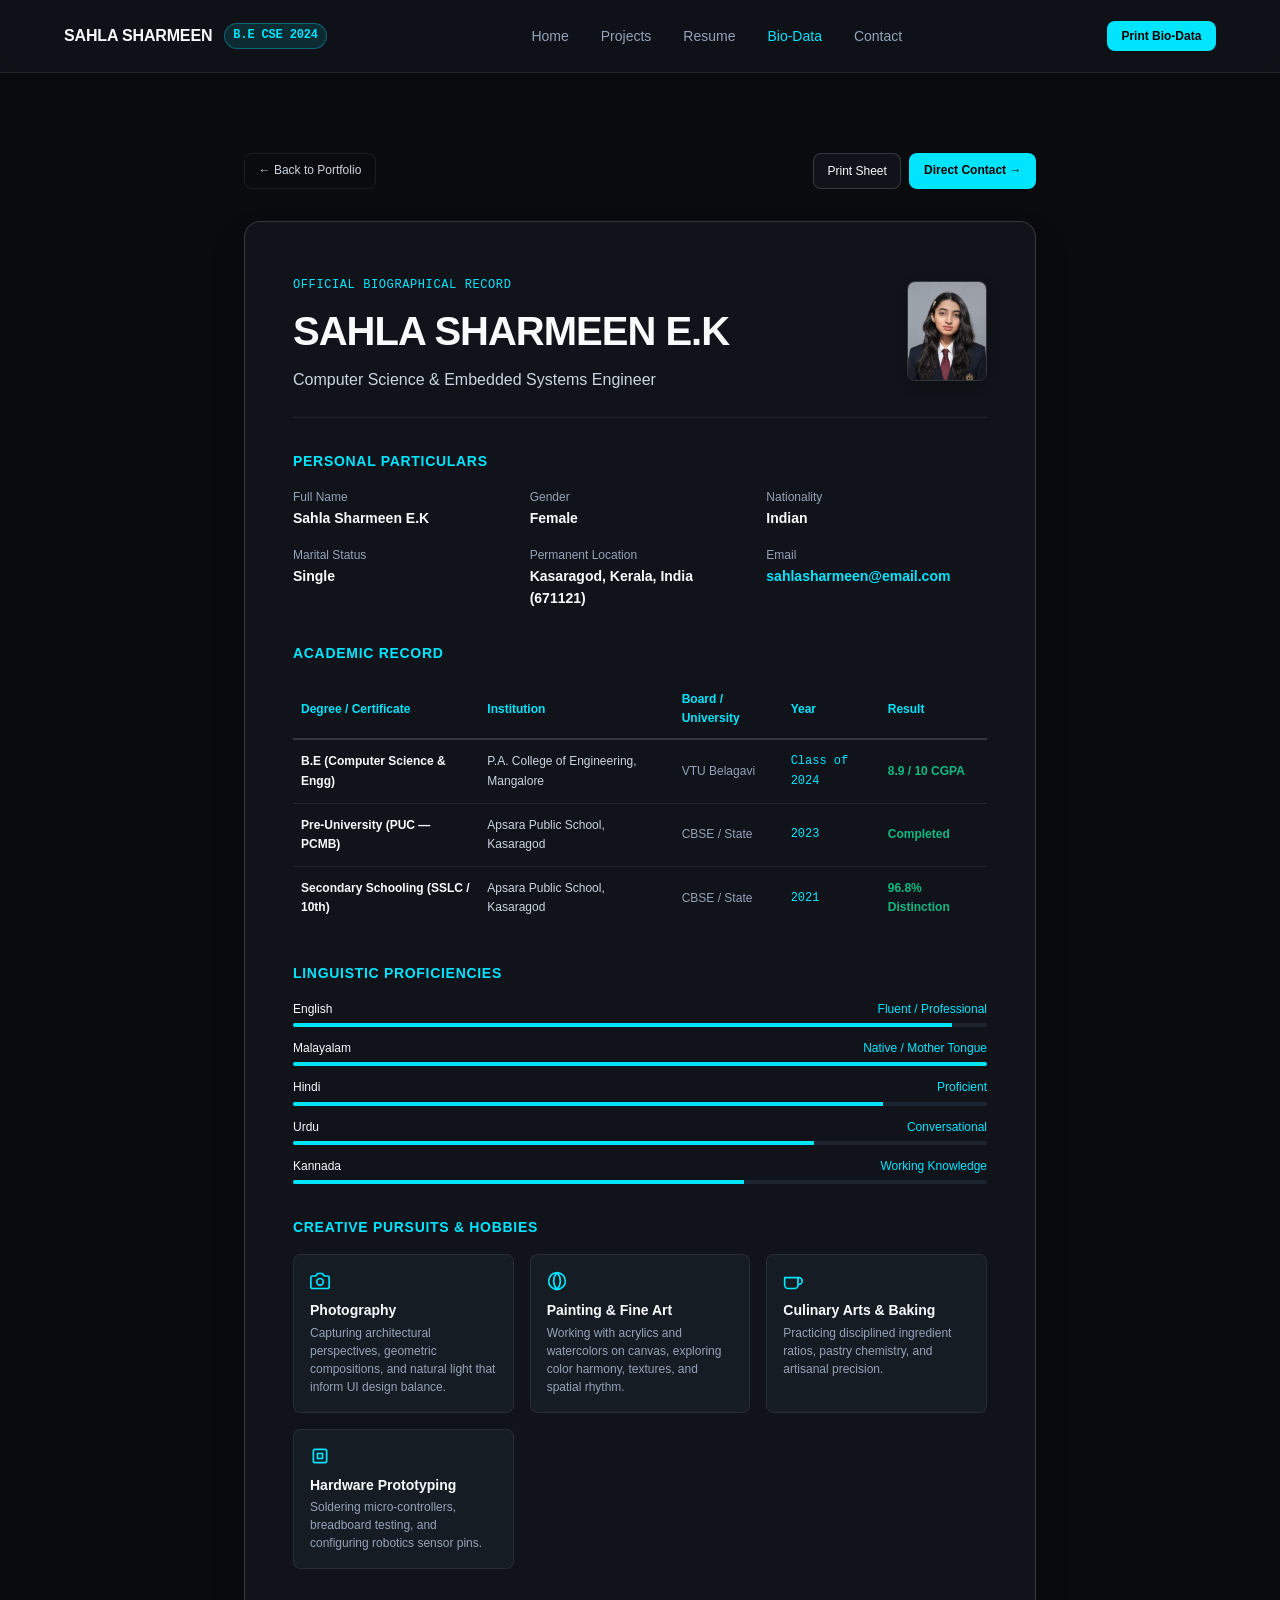
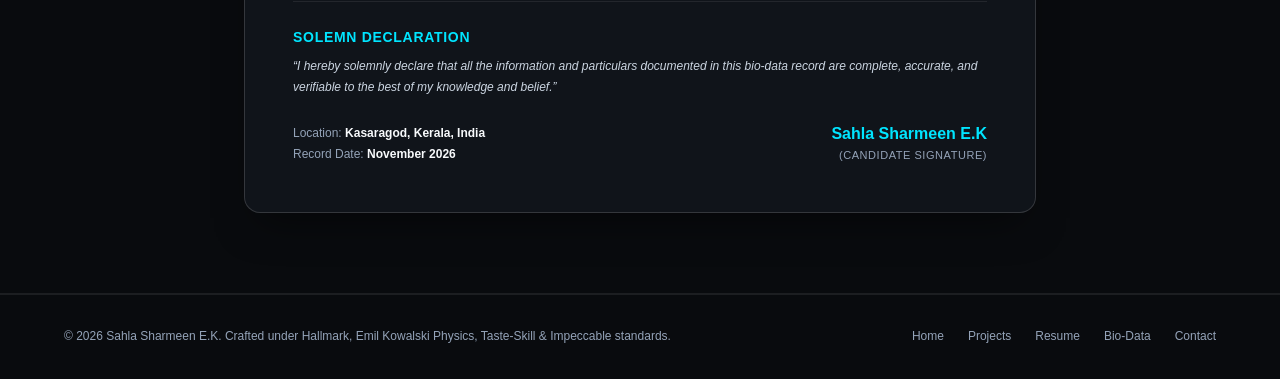
==== commit f7b2108f: "Rebuild website from scratch: remove 3D model, elevate with Impeccable, Emil Skills, Taste Skills, a" ====
--- a/biodata.html
+++ b/biodata.html
@@ -1,213 +1,311 @@
 <!DOCTYPE html>
-<html lang="en" data-type="service">
+<html lang="en">
 <head>
   <meta charset="UTF-8">
-  <meta name="viewport" content="width=device-width, initial-scale=1.0, viewport-fit=cover">
-  <meta name="description" content="Personal &amp; Family Profile / Bio-Data of Sahla Sharmeen E.K - Computer Science Engineer, Kasaragod.">
-  <title>Personal Bio-Data — Sahla Sharmeen E.K</title>
-  
-  <link rel="stylesheet" href="css/tokens.css?v=20261111_v2">
-  <link rel="stylesheet" href="css/style.css?v=20261111_v2">
-  <link rel="stylesheet" href="css/print.css?v=20261111_v2" media="print">
+  <meta name="viewport" content="width=device-width, initial-scale=1.0">
+  <title>Personal Bio-Data &amp; Biographical Profile — Sahla Sharmeen E.K</title>
+  <meta name="description" content="Personal bio-data, academic credentials, multilingual capabilities, and creative pursuits of Sahla Sharmeen E.K. Computer Science Engineer from Kasaragod, Kerala.">
+  <meta name="theme-color" content="#090b0e">
+  <meta name="author" content="Sahla Sharmeen E.K">
+
+  <!-- Stylesheets -->
+  <link rel="stylesheet" href="css/tokens.css?v=20261111_scratch">
+  <link rel="stylesheet" href="css/style.css?v=20261111_scratch">
+  <link rel="stylesheet" href="css/print.css?v=20261111_scratch" media="print">
 </head>
 <body>
 
-  <!-- Site Navigation -->
-  <header class="site-header" role="banner">
-    <div class="container nav-container">
-      <a href="index.html" class="brand-link" aria-label="Sahla Sharmeen Homepage">
-        <span class="brand-mark">SS</span>
-        <span>Sahla Sharmeen</span>
+  <!-- Site Navigation Header -->
+  <header class="site-header">
+    <div class="container header-inner">
+      <a href="index.html" class="brand-logo" aria-label="Sahla Sharmeen Home">
+        <span class="brand-name">SAHLA SHARMEEN</span>
+        <span class="brand-tag">B.E CSE 2024</span>
       </a>
 
-      <nav aria-label="Primary Navigation">
-        <ul class="nav-links">
-          <li class="nav-item"><a href="index.html">Overview</a></li>
-          <li class="nav-item"><a href="projects.html">Works &amp; Systems</a></li>
-          <li class="nav-item"><a href="resume.html">Resume</a></li>
-          <li class="nav-item"><a href="biodata.html" class="active">Bio-Data</a></li>
-          <li class="nav-item"><a href="contact.html">Contact</a></li>
-        </ul>
+      <nav class="nav-desktop" aria-label="Main Navigation">
+        <a href="index.html" class="nav-link">Home</a>
+        <a href="projects.html" class="nav-link">Projects</a>
+        <a href="resume.html" class="nav-link">Resume</a>
+        <a href="biodata.html" class="nav-link active">Bio-Data</a>
+        <a href="contact.html" class="nav-link">Contact</a>
       </nav>
 
-      <div class="nav-actions">
-        <button onclick="window.print()" class="btn btn-secondary btn-sm">
-          <svg width="14" height="14" viewBox="0 0 24 24" fill="none" stroke="currentColor" stroke-width="2"><polyline points="6 9 6 2 18 2 18 9"></polyline><path d="M6 18H4a2 2 0 0 1-2-2v-5a2 2 0 0 1 2-2h16a2 2 0 0 1 2 2v5a2 2 0 0 1-2 2h-2"></path><rect x="6" y="14" width="12" height="8"></rect></svg>
-          <span>Print Bio-Data</span>
-        </button>
-        <button class="mobile-nav-toggle" id="mobile-nav-toggle" aria-label="Open mobile navigation menu">
-          <svg width="20" height="20" viewBox="0 0 24 24" fill="none" stroke="currentColor" stroke-width="2"><line x1="3" y1="12" x2="21" y2="12"></line><line x1="3" y1="6" x2="21" y2="6"></line><line x1="3" y1="18" x2="21" y2="18"></line></svg>
+      <div class="header-actions">
+        <button type="button" class="btn btn-primary btn-sm" onclick="window.print()">Print Bio-Data</button>
+        <button type="button" class="mobile-toggle" id="mobileMenuToggle" aria-label="Toggle navigation menu" aria-expanded="false">
+          <svg width="22" height="22" viewBox="0 0 24 24" fill="none" stroke="currentColor" stroke-width="2" stroke-linecap="round" stroke-linejoin="round">
+            <line x1="3" y1="12" x2="21" y2="12"></line>
+            <line x1="3" y1="6" x2="21" y2="6"></line>
+            <line x1="3" y1="18" x2="21" y2="18"></line>
+          </svg>
         </button>
       </div>
     </div>
   </header>
 
-  <!-- Mobile Drawer -->
-  <aside class="mobile-drawer" id="mobile-drawer" aria-hidden="true">
-    <div class="mobile-drawer-panel">
+  <!-- Mobile Drawer Menu -->
+  <div class="mobile-drawer" id="mobileNavDrawer" aria-hidden="true">
+    <a href="index.html" class="mobile-nav-link">Home</a>
+    <a href="projects.html" class="mobile-nav-link">Projects Index</a>
+    <a href="resume.html" class="mobile-nav-link">Official Resume</a>
+    <a href="biodata.html" class="mobile-nav-link active">Bio-Data</a>
+    <a href="contact.html" class="mobile-nav-link">Contact</a>
+  </div>
+
+  <main id="main">
+    <section class="section">
+      <div class="container container-narrow">
+        
+        <!-- Controls Bar -->
+        <div style="display: flex; justify-content: space-between; align-items: center; flex-wrap: wrap; gap: var(--space-4); margin-bottom: var(--space-8);">
+          <a href="index.html" class="btn btn-ghost btn-sm">&larr; Back to Portfolio</a>
+          <div style="display: flex; gap: var(--space-2); flex-wrap: wrap;">
+            <button type="button" onclick="window.print()" class="btn btn-secondary btn-sm">Print Sheet</button>
+            <a href="contact.html" class="btn btn-primary btn-sm">Direct Contact &rarr;</a>
+          </div>
+        </div>
+
+        <!-- Document Sheet -->
+        <article style="background: var(--bg-surface); border: 1px solid var(--border-medium); border-radius: var(--radius-lg); padding: clamp(1.5rem, 4vw, 3rem); box-shadow: 0 20px 40px -15px rgba(0,0,0,0.5);">
+          
+          <!-- Bio-Data Header -->
+          <div style="display: flex; justify-content: space-between; align-items: center; flex-wrap: wrap; gap: var(--space-6); padding-bottom: var(--space-6); border-bottom: 1px solid var(--border-subtle); margin-bottom: var(--space-8);">
+            <div>
+              <span style="font-family: var(--font-mono); font-size: var(--text-xs); color: var(--accent); letter-spacing: 0.05em; text-transform: uppercase;">
+                Official Biographical Record
+              </span>
+              <h1 style="font-size: clamp(1.8rem, 3.5vw, 2.5rem); font-weight: var(--weight-bold); color: var(--text-primary); letter-spacing: -0.025em; margin: 4px 0;">
+                SAHLA SHARMEEN E.K
+              </h1>
+              <div style="font-size: var(--text-base); color: var(--text-secondary);">
+                Computer Science &amp; Embedded Systems Engineer
+              </div>
+            </div>
+
+            <div style="width: 80px; height: 100px; border-radius: var(--radius-sm); overflow: hidden; border: 1px solid var(--border-medium); box-shadow: 0 4px 12px rgba(0,0,0,0.3);">
+              <img src="assets/images/Passport Size.jpeg" alt="Sahla Sharmeen E.K" style="width: 100%; height: 100%; object-fit: cover;">
+            </div>
+          </div>
+
+          <!-- Section: Personal Particulars -->
+          <div style="margin-bottom: var(--space-8);">
+            <h2 style="font-size: var(--text-sm); font-weight: var(--weight-bold); letter-spacing: 0.05em; color: var(--accent); text-transform: uppercase; margin-bottom: var(--space-4);">
+              Personal Particulars
+            </h2>
+            <div style="display: grid; grid-template-columns: repeat(auto-fit, minmax(220px, 1fr)); gap: var(--space-4); font-size: var(--text-sm);">
+              <div>
+                <span style="color: var(--text-muted); font-size: var(--text-xs); display: block;">Full Name</span>
+                <strong style="color: var(--text-primary);">Sahla Sharmeen E.K</strong>
+              </div>
+              <div>
+                <span style="color: var(--text-muted); font-size: var(--text-xs); display: block;">Gender</span>
+                <strong style="color: var(--text-primary);">Female</strong>
+              </div>
+              <div>
+                <span style="color: var(--text-muted); font-size: var(--text-xs); display: block;">Nationality</span>
+                <strong style="color: var(--text-primary);">Indian</strong>
+              </div>
+              <div>
+                <span style="color: var(--text-muted); font-size: var(--text-xs); display: block;">Marital Status</span>
+                <strong style="color: var(--text-primary);">Single</strong>
+              </div>
+              <div>
+                <span style="color: var(--text-muted); font-size: var(--text-xs); display: block;">Permanent Location</span>
+                <strong style="color: var(--text-primary);">Kasaragod, Kerala, India (671121)</strong>
+              </div>
+              <div>
+                <span style="color: var(--text-muted); font-size: var(--text-xs); display: block;">Email</span>
+                <strong style="color: var(--accent);"><a href="mailto:sahlasharmeen@email.com" style="color: inherit;">sahlasharmeen@email.com</a></strong>
+              </div>
+            </div>
+          </div>
+
+          <!-- Section: Academic Record -->
+          <div style="margin-bottom: var(--space-8);">
+            <h2 style="font-size: var(--text-sm); font-weight: var(--weight-bold); letter-spacing: 0.05em; color: var(--accent); text-transform: uppercase; margin-bottom: var(--space-4);">
+              Academic Record
+            </h2>
+            <div style="overflow-x: auto;">
+              <table style="width: 100%; border-collapse: collapse; font-size: var(--text-xs); text-align: left;">
+                <thead>
+                  <tr style="border-bottom: 2px solid var(--border-medium); color: var(--accent);">
+                    <th style="padding: 10px 8px;">Degree / Certificate</th>
+                    <th style="padding: 10px 8px;">Institution</th>
+                    <th style="padding: 10px 8px;">Board / University</th>
+                    <th style="padding: 10px 8px;">Year</th>
+                    <th style="padding: 10px 8px;">Result</th>
+                  </tr>
+                </thead>
+                <tbody>
+                  <tr style="border-bottom: 1px solid var(--border-subtle);">
+                    <td style="padding: 12px 8px; font-weight: var(--weight-semibold); color: var(--text-primary);">B.E (Computer Science &amp; Engg)</td>
+                    <td style="padding: 12px 8px; color: var(--text-secondary);">P.A. College of Engineering, Mangalore</td>
+                    <td style="padding: 12px 8px; color: var(--text-muted);">VTU Belagavi</td>
+                    <td style="padding: 12px 8px; font-family: var(--font-mono); color: var(--accent);">Class of 2024</td>
+                    <td style="padding: 12px 8px; font-weight: var(--weight-semibold); color: var(--color-success);">8.9 / 10 CGPA</td>
+                  </tr>
+                  <tr style="border-bottom: 1px solid var(--border-subtle);">
+                    <td style="padding: 12px 8px; font-weight: var(--weight-semibold); color: var(--text-primary);">Pre-University (PUC — PCMB)</td>
+                    <td style="padding: 12px 8px; color: var(--text-secondary);">Apsara Public School, Kasaragod</td>
+                    <td style="padding: 12px 8px; color: var(--text-muted);">CBSE / State</td>
+                    <td style="padding: 12px 8px; font-family: var(--font-mono); color: var(--accent);">2023</td>
+                    <td style="padding: 12px 8px; font-weight: var(--weight-semibold); color: var(--color-success);">Completed</td>
+                  </tr>
+                  <tr>
+                    <td style="padding: 12px 8px; font-weight: var(--weight-semibold); color: var(--text-primary);">Secondary Schooling (SSLC / 10th)</td>
+                    <td style="padding: 12px 8px; color: var(--text-secondary);">Apsara Public School, Kasaragod</td>
+                    <td style="padding: 12px 8px; color: var(--text-muted);">CBSE / State</td>
+                    <td style="padding: 12px 8px; font-family: var(--font-mono); color: var(--accent);">2021</td>
+                    <td style="padding: 12px 8px; font-weight: var(--weight-semibold); color: var(--color-success);">96.8% Distinction</td>
+                  </tr>
+                </tbody>
+              </table>
+            </div>
+          </div>
+
+          <!-- Section: Languages -->
+          <div style="margin-bottom: var(--space-8);">
+            <h2 style="font-size: var(--text-sm); font-weight: var(--weight-bold); letter-spacing: 0.05em; color: var(--accent); text-transform: uppercase; margin-bottom: var(--space-4);">
+              Linguistic Proficiencies
+            </h2>
+            <div style="display: flex; flex-direction: column; gap: var(--space-3); font-size: var(--text-xs);">
+              <div>
+                <div style="display: flex; justify-content: space-between; margin-bottom: 4px;">
+                  <span style="font-weight: var(--weight-medium); color: var(--text-primary);">English</span>
+                  <span style="color: var(--accent);">Fluent / Professional</span>
+                </div>
+                <div style="height: 4px; background: var(--bg-subtle); border-radius: var(--radius-full); overflow: hidden;">
+                  <div style="width: 95%; height: 100%; background: var(--accent);"></div>
+                </div>
+              </div>
+
+              <div>
+                <div style="display: flex; justify-content: space-between; margin-bottom: 4px;">
+                  <span style="font-weight: var(--weight-medium); color: var(--text-primary);">Malayalam</span>
+                  <span style="color: var(--accent);">Native / Mother Tongue</span>
+                </div>
+                <div style="height: 4px; background: var(--bg-subtle); border-radius: var(--radius-full); overflow: hidden;">
+                  <div style="width: 100%; height: 100%; background: var(--accent);"></div>
+                </div>
+              </div>
+
+              <div>
+                <div style="display: flex; justify-content: space-between; margin-bottom: 4px;">
+                  <span style="font-weight: var(--weight-medium); color: var(--text-primary);">Hindi</span>
+                  <span style="color: var(--accent);">Proficient</span>
+                </div>
+                <div style="height: 4px; background: var(--bg-subtle); border-radius: var(--radius-full); overflow: hidden;">
+                  <div style="width: 85%; height: 100%; background: var(--accent);"></div>
+                </div>
+              </div>
+
+              <div>
+                <div style="display: flex; justify-content: space-between; margin-bottom: 4px;">
+                  <span style="font-weight: var(--weight-medium); color: var(--text-primary);">Urdu</span>
+                  <span style="color: var(--accent);">Conversational</span>
+                </div>
+                <div style="height: 4px; background: var(--bg-subtle); border-radius: var(--radius-full); overflow: hidden;">
+                  <div style="width: 75%; height: 100%; background: var(--accent);"></div>
+                </div>
+              </div>
+
+              <div>
+                <div style="display: flex; justify-content: space-between; margin-bottom: 4px;">
+                  <span style="font-weight: var(--weight-medium); color: var(--text-primary);">Kannada</span>
+                  <span style="color: var(--accent);">Working Knowledge</span>
+                </div>
+                <div style="height: 4px; background: var(--bg-subtle); border-radius: var(--radius-full); overflow: hidden;">
+                  <div style="width: 65%; height: 100%; background: var(--accent);"></div>
+                </div>
+              </div>
+            </div>
+          </div>
+
+          <!-- Section: Hobbies & Creative Pursuits -->
+          <div style="margin-bottom: var(--space-8);">
+            <h2 style="font-size: var(--text-sm); font-weight: var(--weight-bold); letter-spacing: 0.05em; color: var(--accent); text-transform: uppercase; margin-bottom: var(--space-4);">
+              Creative Pursuits &amp; Hobbies
+            </h2>
+            <div style="display: grid; grid-template-columns: repeat(auto-fit, minmax(220px, 1fr)); gap: var(--space-4);">
+              <div style="background: var(--bg-elevated); border: 1px solid var(--border-subtle); border-radius: var(--radius-sm); padding: var(--space-4);">
+                <div style="color: var(--accent); margin-bottom: var(--space-2);">
+                  <svg width="20" height="20" viewBox="0 0 24 24" fill="none" stroke="currentColor" stroke-width="2"><path d="M23 19a2 2 0 0 1-2 2H3a2 2 0 0 1-2-2V8a2 2 0 0 1 2-2h4l2-3h6l2 3h4a2 2 0 0 1 2 2z"></path><circle cx="12" cy="13" r="4"></circle></svg>
+                </div>
+                <strong style="font-size: var(--text-sm); color: var(--text-primary); display: block; margin-bottom: 2px;">Photography</strong>
+                <p style="font-size: var(--text-xs); color: var(--text-muted); line-height: 1.5;">Capturing architectural perspectives, geometric compositions, and natural light that inform UI design balance.</p>
+              </div>
+
+              <div style="background: var(--bg-elevated); border: 1px solid var(--border-subtle); border-radius: var(--radius-sm); padding: var(--space-4);">
+                <div style="color: var(--accent); margin-bottom: var(--space-2);">
+                  <svg width="20" height="20" viewBox="0 0 24 24" fill="none" stroke="currentColor" stroke-width="2"><circle cx="12" cy="12" r="10"></circle><path d="M12 2a14.5 14.5 0 0 0 0 20 14.5 14.5 0 0 0 0-20"></path></svg>
+                </div>
+                <strong style="font-size: var(--text-sm); color: var(--text-primary); display: block; margin-bottom: 2px;">Painting &amp; Fine Art</strong>
+                <p style="font-size: var(--text-xs); color: var(--text-muted); line-height: 1.5;">Working with acrylics and watercolors on canvas, exploring color harmony, textures, and spatial rhythm.</p>
+              </div>
+
+              <div style="background: var(--bg-elevated); border: 1px solid var(--border-subtle); border-radius: var(--radius-sm); padding: var(--space-4);">
+                <div style="color: var(--accent); margin-bottom: var(--space-2);">
+                  <svg width="20" height="20" viewBox="0 0 24 24" fill="none" stroke="currentColor" stroke-width="2"><path d="M18 8h1a4 4 0 0 1 0 8h-1"></path><path d="M2 8h16v9a4 4 0 0 1-4 4H6a4 4 0 0 1-4-4V8z"></path></svg>
+                </div>
+                <strong style="font-size: var(--text-sm); color: var(--text-primary); display: block; margin-bottom: 2px;">Culinary Arts &amp; Baking</strong>
+                <p style="font-size: var(--text-xs); color: var(--text-muted); line-height: 1.5;">Practicing disciplined ingredient ratios, pastry chemistry, and artisanal precision.</p>
+              </div>
+
+              <div style="background: var(--bg-elevated); border: 1px solid var(--border-subtle); border-radius: var(--radius-sm); padding: var(--space-4);">
+                <div style="color: var(--accent); margin-bottom: var(--space-2);">
+                  <svg width="20" height="20" viewBox="0 0 24 24" fill="none" stroke="currentColor" stroke-width="2"><rect x="4" y="4" width="16" height="16" rx="2"></rect><rect x="9" y="9" width="6" height="6"></rect></svg>
+                </div>
+                <strong style="font-size: var(--text-sm); color: var(--text-primary); display: block; margin-bottom: 2px;">Hardware Prototyping</strong>
+                <p style="font-size: var(--text-xs); color: var(--text-muted); line-height: 1.5;">Soldering micro-controllers, breadboard testing, and configuring robotics sensor pins.</p>
+              </div>
+            </div>
+          </div>
+
+          <!-- Section: Formal Declaration -->
+          <div style="padding-top: var(--space-6); border-top: 1px solid var(--border-subtle);">
+            <h2 style="font-size: var(--text-sm); font-weight: var(--weight-bold); letter-spacing: 0.05em; color: var(--accent); text-transform: uppercase; margin-bottom: var(--space-2);">
+              Solemn Declaration
+            </h2>
+            <p style="font-size: var(--text-xs); color: var(--text-secondary); line-height: 1.7; font-style: italic; margin-bottom: var(--space-6);">
+              &ldquo;I hereby solemnly declare that all the information and particulars documented in this bio-data record are complete, accurate, and verifiable to the best of my knowledge and belief.&rdquo;
+            </p>
+
+            <div style="display: flex; justify-content: space-between; align-items: flex-end; flex-wrap: wrap; gap: var(--space-4); font-size: var(--text-xs);">
+              <div>
+                <div style="color: var(--text-muted);">Location: <strong style="color: var(--text-primary);">Kasaragod, Kerala, India</strong></div>
+                <div style="color: var(--text-muted); margin-top: 2px;">Record Date: <strong style="color: var(--text-primary);">November 2026</strong></div>
+              </div>
+              <div style="text-align: right;">
+                <div style="font-size: var(--text-base); font-weight: var(--weight-bold); color: var(--accent);">Sahla Sharmeen E.K</div>
+                <div style="font-size: 11px; color: var(--text-muted); text-transform: uppercase; letter-spacing: 0.05em;">(Candidate Signature)</div>
+              </div>
+            </div>
+          </div>
+
+        </article>
+
+      </div>
+    </section>
+  </main>
+
+  <!-- Site Footer -->
+  <footer class="site-footer">
+    <div class="container footer-inner">
       <div>
-        <div class="mobile-drawer-header">
-          <div class="brand-link">
-            <span class="brand-mark">SS</span>
-            <span>Sahla Sharmeen</span>
-          </div>
-          <button class="mobile-drawer-close" id="mobile-drawer-close" aria-label="Close menu">
-            <svg width="20" height="20" viewBox="0 0 24 24" fill="none" stroke="currentColor" stroke-width="2"><line x1="18" y1="6" x2="6" y2="18"></line><line x1="6" y1="6" x2="18" y2="18"></line></svg>
-          </button>
-        </div>
-        <ul class="mobile-drawer-nav">
-          <li><a href="index.html">Overview</a></li>
-          <li><a href="projects.html">Works &amp; Systems</a></li>
-          <li><a href="resume.html">Resume</a></li>
-          <li><a href="biodata.html" class="active">Bio-Data</a></li>
-          <li><a href="contact.html">Contact</a></li>
-        </ul>
-      </div>
-      <div style="padding-top: var(--space-4); border-top: 1px solid var(--color-border-subtle);">
-        <button onclick="window.print()" class="btn btn-primary" style="width: 100%;">Print Document</button>
-      </div>
-    </div>
-  </aside>
-
-  <main class="section-padding">
-    <div class="container" style="max-width: 900px;">
-      
-      <!-- Top Title Bar -->
-      <div style="display: flex; align-items: center; justify-content: space-between; flex-wrap: wrap; gap: var(--space-4); margin-bottom: var(--space-8); padding-bottom: var(--space-4); border-bottom: 1px solid var(--color-border-subtle);">
-        <div>
-          <span style="font-size: var(--text-xs); color: var(--color-accent); font-weight: var(--weight-medium);">&#x25cf; Formal Personal Profile</span>
-          <h1 style="font-size: var(--text-3xl); font-weight: var(--weight-bold); letter-spacing: -0.02em;">Bio-Data</h1>
-        </div>
-        <button onclick="window.print()" class="btn btn-secondary btn-sm">
-          <svg width="14" height="14" viewBox="0 0 24 24" fill="none" stroke="currentColor" stroke-width="2"><polyline points="6 9 6 2 18 2 18 9"></polyline><path d="M6 18H4a2 2 0 0 1-2-2v-5a2 2 0 0 1 2-2h16a2 2 0 0 1 2 2v5a2 2 0 0 1-2 2h-2"></path><rect x="6" y="14" width="12" height="8"></rect></svg>
-          <span>Print / Save Document</span>
-        </button>
-      </div>
-
-      <!-- Bio-Data Paper Sheet -->
-      <div style="background-color: var(--color-bg-elevated); border: 1px solid var(--color-border-subtle); border-radius: var(--radius-xl); padding: var(--space-10); box-shadow: var(--shadow-lg);">
-        
-        <!-- Header with Passport Photo Frame -->
-        <div style="display: grid; grid-template-columns: minmax(0, 1fr) 140px; gap: var(--space-6); align-items: center; padding-bottom: var(--space-8); border-bottom: 1px solid var(--color-border-subtle); margin-bottom: var(--space-8);">
-          <div>
-            <h2 style="font-size: var(--text-3xl); font-weight: var(--weight-bold); letter-spacing: -0.02em; color: var(--color-text-primary);">SAHLA SHARMEEN E.K</h2>
-            <p style="font-size: var(--text-base); color: var(--color-accent); font-weight: var(--weight-medium); margin-top: 2px;">B.E in Computer Science &amp; Engineering &bull; Class of 2024</p>
-            <p style="font-size: var(--text-xs); color: var(--color-text-secondary); margin-top: var(--space-3); line-height: var(--leading-relaxed); max-width: 520px;">
-              Bendichal North, Thekkil Post, Kasaragod District, Kerala, India &bull; PIN: 671541
-            </p>
-          </div>
-          <div style="width: 140px; height: 168px; border-radius: var(--radius-md); overflow: hidden; border: 1px solid var(--color-border-strong); background-color: var(--color-bg-surface);">
-            <img src="assets/images/Passport Size.jpeg" alt="Sahla Sharmeen E.K" style="width: 100%; height: 100%; object-fit: cover;">
-          </div>
-        </div>
-
-        <!-- 1. Personal Details -->
-        <div style="margin-bottom: var(--space-8);">
-          <h3 style="font-size: var(--text-base); font-weight: var(--weight-bold); color: var(--color-text-primary); text-transform: uppercase; letter-spacing: 0.05em; margin-bottom: var(--space-4); border-bottom: 1px solid var(--color-border-subtle); padding-bottom: var(--space-2);">1. Personal Particulars</h3>
-          
-          <div style="display: grid; grid-template-columns: repeat(2, minmax(0, 1fr)); gap: var(--space-4); font-size: var(--text-sm);">
-            <div><strong style="color: var(--color-text-secondary); font-size: var(--text-xs); display: block;">Full Name:</strong> <span style="color: var(--color-text-primary);">Sahla Sharmeen E.K</span></div>
-            <div><strong style="color: var(--color-text-secondary); font-size: var(--text-xs); display: block;">Date of Birth:</strong> <span style="color: var(--color-text-primary);">01 January 2003</span></div>
-            <div><strong style="color: var(--color-text-secondary); font-size: var(--text-xs); display: block;">Religion &amp; Caste:</strong> <span style="color: var(--color-text-primary);">Islam, Muslim</span></div>
-            <div><strong style="color: var(--color-text-secondary); font-size: var(--text-xs); display: block;">Native Place:</strong> <span style="color: var(--color-text-primary);">Kasaragod, Kerala</span></div>
-            <div><strong style="color: var(--color-text-secondary); font-size: var(--text-xs); display: block;">Languages Known:</strong> <span style="color: var(--color-text-primary);">English, Malayalam, Hindi, Kannada</span></div>
-            <div><strong style="color: var(--color-text-secondary); font-size: var(--text-xs); display: block;">Marital Status:</strong> <span style="color: var(--color-text-primary);">Single / Unmarried</span></div>
-          </div>
-        </div>
-
-        <!-- 2. Educational Background -->
-        <div style="margin-bottom: var(--space-8);">
-          <h3 style="font-size: var(--text-base); font-weight: var(--weight-bold); color: var(--color-text-primary); text-transform: uppercase; letter-spacing: 0.05em; margin-bottom: var(--space-4); border-bottom: 1px solid var(--color-border-subtle); padding-bottom: var(--space-2);">2. Educational Qualifications</h3>
-          
-          <table style="width: 100%; border-collapse: collapse; font-size: var(--text-xs); color: var(--color-text-secondary);">
-            <thead>
-              <tr style="border-bottom: 1px solid var(--color-border-strong); text-align: left; color: var(--color-text-primary);">
-                <th style="padding: var(--space-2) var(--space-3);">Course / Degree</th>
-                <th style="padding: var(--space-2) var(--space-3);">Institution &amp; Board</th>
-                <th style="padding: var(--space-2) var(--space-3);">Year</th>
-                <th style="padding: var(--space-2) var(--space-3);">Performance</th>
-              </tr>
-            </thead>
-            <tbody>
-              <tr style="border-bottom: 1px solid var(--color-border-subtle);">
-                <td style="padding: var(--space-3); color: var(--color-text-primary); font-weight: var(--weight-semibold);">B.E in Computer Science &amp; Engg</td>
-                <td style="padding: var(--space-3);">P.A. College of Engineering (VTU)</td>
-                <td style="padding: var(--space-3); font-family: var(--font-mono);">2020 &mdash; 2024</td>
-                <td style="padding: var(--space-3); color: var(--color-emerald); font-weight: var(--weight-semibold);">CGPA: 8.9</td>
-              </tr>
-              <tr style="border-bottom: 1px solid var(--color-border-subtle);">
-                <td style="padding: var(--space-3); color: var(--color-text-primary); font-weight: var(--weight-semibold);">Pre-University (PCMB)</td>
-                <td style="padding: var(--space-3);">Apsara Public School, Kasaragod</td>
-                <td style="padding: var(--space-3); font-family: var(--font-mono);">2021 &mdash; 2023</td>
-                <td style="padding: var(--space-3);">First Class</td>
-              </tr>
-              <tr>
-                <td style="padding: var(--space-3); color: var(--color-text-primary); font-weight: var(--weight-semibold);">SSLC / 10th Standard</td>
-                <td style="padding: var(--space-3);">Apsara Public School, Kasaragod</td>
-                <td style="padding: var(--space-3); font-family: var(--font-mono);">2021</td>
-                <td style="padding: var(--space-3);">Distinction</td>
-              </tr>
-            </tbody>
-          </table>
-        </div>
-
-        <!-- 3. Family Background -->
-        <div style="margin-bottom: var(--space-8);">
-          <h3 style="font-size: var(--text-base); font-weight: var(--weight-bold); color: var(--color-text-primary); text-transform: uppercase; letter-spacing: 0.05em; margin-bottom: var(--space-4); border-bottom: 1px solid var(--color-border-subtle); padding-bottom: var(--space-2);">3. Family Details</h3>
-          
-          <div style="display: grid; grid-template-columns: repeat(2, minmax(0, 1fr)); gap: var(--space-4); font-size: var(--text-sm);">
-            <div><strong style="color: var(--color-text-secondary); font-size: var(--text-xs); display: block;">Father's Name:</strong> <span style="color: var(--color-text-primary);">E.K Khaleel</span> <span style="font-size: var(--text-xs); color: var(--color-text-tertiary);">(Business)</span></div>
-            <div><strong style="color: var(--color-text-secondary); font-size: var(--text-xs); display: block;">Mother's Name:</strong> <span style="color: var(--color-text-primary);">Aysha M</span> <span style="font-size: var(--text-xs); color: var(--color-text-tertiary);">(Home Maker)</span></div>
-            <div><strong style="color: var(--color-text-secondary); font-size: var(--text-xs); display: block;">Elder Brother:</strong> <span style="color: var(--color-text-primary);">Shahil</span></div>
-            <div><strong style="color: var(--color-text-secondary); font-size: var(--text-xs); display: block;">Younger Brother:</strong> <span style="color: var(--color-text-primary);">Shazil</span></div>
-          </div>
-        </div>
-
-        <!-- 4. Hobbies & Interests (SVG Icons - Zero Emojis) -->
-        <div>
-          <h3 style="font-size: var(--text-base); font-weight: var(--weight-bold); color: var(--color-text-primary); text-transform: uppercase; letter-spacing: 0.05em; margin-bottom: var(--space-4); border-bottom: 1px solid var(--color-border-subtle); padding-bottom: var(--space-2);">4. Personal Interests &amp; Creative Pursuits</h3>
-          
-          <div style="display: grid; grid-template-columns: repeat(4, minmax(0, 1fr)); gap: var(--space-3);">
-            <div style="padding: var(--space-3); background-color: var(--color-bg-surface); border: 1px solid var(--color-border-subtle); border-radius: var(--radius-md); text-align: center;">
-              <svg width="20" height="20" viewBox="0 0 24 24" fill="none" stroke="var(--color-accent)" stroke-width="2" style="margin: 0 auto var(--space-1);"><path d="M23 19a2 2 0 0 1-2 2H3a2 2 0 0 1-2-2V8a2 2 0 0 1 2-2h4l2-3h6l2 3h4a2 2 0 0 1 2 2z"></path><circle cx="12" cy="13" r="4"></circle></svg>
-              <span style="font-size: var(--text-xs); color: var(--color-text-primary); font-weight: var(--weight-medium); display: block;">Photography</span>
-            </div>
-            <div style="padding: var(--space-3); background-color: var(--color-bg-surface); border: 1px solid var(--color-border-subtle); border-radius: var(--radius-md); text-align: center;">
-              <svg width="20" height="20" viewBox="0 0 24 24" fill="none" stroke="var(--color-accent)" stroke-width="2" style="margin: 0 auto var(--space-1);"><path d="M12 2C6.5 2 2 6.5 2 12s4.5 10 10 10c.926 0 1.648-.746 1.648-1.688 0-.437-.18-.835-.437-1.125-.29-.289-.438-.652-.438-1.125a1.64 1.64 0 0 1 1.668-1.668h1.996c3.051 0 5.555-2.503 5.555-5.554C21.965 6.012 17.461 2 12 2z"></path></svg>
-              <span style="font-size: var(--text-xs); color: var(--color-text-primary); font-weight: var(--weight-medium); display: block;">Painting &amp; Arts</span>
-            </div>
-            <div style="padding: var(--space-3); background-color: var(--color-bg-surface); border: 1px solid var(--color-border-subtle); border-radius: var(--radius-md); text-align: center;">
-              <svg width="20" height="20" viewBox="0 0 24 24" fill="none" stroke="var(--color-accent)" stroke-width="2" style="margin: 0 auto var(--space-1);"><path d="M18 8h1a4 4 0 0 1 0 8h-1"></path><path d="M2 8h16v9a4 4 0 0 1-4 4H6a4 4 0 0 1-4-4V8z"></path><line x1="6" y1="1" x2="6" y2="4"></line><line x1="10" y1="1" x2="10" y2="4"></line><line x1="14" y1="1" x2="14" y2="4"></line></svg>
-              <span style="font-size: var(--text-xs); color: var(--color-text-primary); font-weight: var(--weight-medium); display: block;">Culinary &amp; Baking</span>
-            </div>
-            <div style="padding: var(--space-3); background-color: var(--color-bg-surface); border: 1px solid var(--color-border-subtle); border-radius: var(--radius-md); text-align: center;">
-              <svg width="20" height="20" viewBox="0 0 24 24" fill="none" stroke="var(--color-accent)" stroke-width="2" style="margin: 0 auto var(--space-1);"><polygon points="13 2 3 14 12 14 11 22 21 10 12 10 13 2"></polygon></svg>
-              <span style="font-size: var(--text-xs); color: var(--color-text-primary); font-weight: var(--weight-medium); display: block;">IoT Prototyping</span>
-            </div>
-          </div>
-        </div>
-
-      </div>
-    </div>
-  </main>
-
-  <!-- Site Footer -->
-  <footer class="site-footer" role="contentinfo">
-    <div class="container footer-container">
-      <div class="footer-copy">
-        &copy; 2026 Sahla Sharmeen E.K &bull; Kasaragod, Kerala, India &bull; Built with Hallmark, Emil Kowalski Physics &amp; Taste-Skill
+        &copy; 2026 Sahla Sharmeen E.K. Crafted under Hallmark, Emil Kowalski Physics, Taste-Skill &amp; Impeccable standards.
       </div>
       <div class="footer-links">
-        <a href="index.html">Overview</a>
-        <a href="projects.html">Works</a>
-        <a href="resume.html">Resume</a>
-        <a href="contact.html">Contact</a>
-        <a href="https://github.com/shahalasharmeen" target="_blank" rel="noopener">GitHub</a>
-        <a href="https://linkedin.com/in/shahalasharmeen" target="_blank" rel="noopener">LinkedIn</a>
+        <a href="index.html" class="footer-link">Home</a>
+        <a href="projects.html" class="footer-link">Projects</a>
+        <a href="resume.html" class="footer-link">Resume</a>
+        <a href="biodata.html" class="footer-link">Bio-Data</a>
+        <a href="contact.html" class="footer-link">Contact</a>
       </div>
     </div>
   </footer>
 
-  <script src="js/main.js"></script>
+  <!-- Vanilla JavaScript -->
+  <script src="js/main.js?v=20261111_scratch"></script>
 </body>
 </html>
--- a/css/tokens.css
+++ b/css/tokens.css
@@ -1,43 +1,51 @@
-/* hallmark: shape: editorial-stage | theme: obsidian-mono | genre: modern-minimal | material: real-photo | stamp: v2.0 */
+/* hallmark: v2.0.0 · theme: obsidian-cyan · genre: modern-minimal · floor: PASS */
 /* ==========================================================================
-   DESIGN TOKENS - SAHLA SHARMEEN E.K PORTFOLIO
-   Enforcing Hallmark Floor, Emil Kowalski Motion Physics & Impeccable Scale
+   DESIGN TOKENS & SYSTEM SCALES
+   Project: Sahla Sharmeen E.K - Engineering & Portfolio System
+   Standards: Hallmark v2.0, Taste-Skill 2.5.1, Emil Kowalski Physics, Impeccable
    ========================================================================== */
 
 :root {
-  /* 1. Color Palette - Strict Semantic Tokens */
-  --color-bg-base: #090c10;
-  --color-bg-elevated: #111620;
-  --color-bg-surface: #161d2a;
-  --color-bg-subtle: #1e2638;
-  --color-bg-hover: #263147;
+  /* Surface & Background Colors */
+  --bg-canvas: #090b0e;
+  --bg-surface: #10141a;
+  --bg-elevated: #161c24;
+  --bg-subtle: #1c242f;
+  --bg-hover: #222c39;
+  --bg-glass: rgba(16, 20, 26, 0.85);
+
+  /* Primary Accent & Signal Tokens (Precision Cyan / No Purple) */
+  --accent: #00e5ff;
+  --accent-hover: #33ebff;
+  --accent-dim: rgba(0, 229, 255, 0.12);
+  --accent-border: rgba(0, 229, 255, 0.32);
+  --accent-glow: rgba(0, 229, 255, 0.22);
   
-  --color-border-subtle: rgba(255, 255, 255, 0.07);
-  --color-border-strong: rgba(255, 255, 255, 0.16);
-  --color-border-accent: rgba(0, 212, 255, 0.35);
+  /* Status Colors */
+  --color-success: #10b981;
+  --color-success-bg: rgba(16, 185, 129, 0.12);
+  --color-warning: #f59e0b;
+  --color-error: #ef4444;
 
-  --color-text-primary: #f8fafc;
-  --color-text-secondary: #94a3b8;
-  --color-text-tertiary: #64748b;
-  --color-text-inverse: #090c10;
+  /* Typography Colors (High Contrast >= 4.5:1 floor) */
+  --text-primary: #f8fafc;
+  --text-secondary: #cbd5e1;
+  --text-muted: #94a3b8;
+  --text-dim: #64748b;
 
-  /* Accent & Status */
-  --color-accent: #00d4ff;
-  --color-accent-hover: #38bdf8;
-  --color-accent-subtle: rgba(0, 212, 255, 0.12);
-  --color-accent-glow: rgba(0, 212, 255, 0.25);
-  
-  --color-emerald: #10b981;
-  --color-emerald-subtle: rgba(16, 185, 129, 0.12);
+  /* Borders & Rules */
+  --border-subtle: rgba(255, 255, 255, 0.08);
+  --border-medium: rgba(255, 255, 255, 0.15);
+  --border-strong: rgba(255, 255, 255, 0.25);
 
-  /* 2. Typography */
-  --font-display: -apple-system, BlinkMacSystemFont, "Segoe UI", Roboto, "Helvetica Neue", Arial, sans-serif;
-  --font-body: -apple-system, BlinkMacSystemFont, "Segoe UI", Roboto, "Helvetica Neue", Arial, sans-serif;
-  --font-mono: ui-monospace, SFMono-Regular, "SF Mono", Menlo, Consolas, "Liberation Mono", monospace;
+  /* Typography Fonts */
+  --font-sans: 'Inter', -apple-system, BlinkMacSystemFont, 'Segoe UI', Roboto, Helvetica, Arial, sans-serif;
+  --font-mono: 'JetBrains Mono', SFMono-Regular, Menlo, Monaco, Consolas, monospace;
 
+  /* Typography Sizes */
   --text-xs: 0.75rem;     /* 12px */
   --text-sm: 0.875rem;    /* 14px */
-  --text-base: 1rem;       /* 16px (Floor: body 16px minimum) */
+  --text-base: 1rem;      /* 16px */
   --text-lg: 1.125rem;    /* 18px */
   --text-xl: 1.25rem;     /* 20px */
   --text-2xl: 1.5rem;     /* 24px */
@@ -46,18 +54,12 @@
   --text-5xl: 3rem;       /* 48px */
   --text-6xl: 3.75rem;    /* 60px */
 
-  --weight-normal: 400;
+  --weight-regular: 400;
   --weight-medium: 500;
   --weight-semibold: 600;
   --weight-bold: 700;
 
-  --leading-none: 1;
-  --leading-tight: 1.15;
-  --leading-snug: 1.35;
-  --leading-normal: 1.5;
-  --leading-relaxed: 1.65;
-
-  /* 3. Spacing Scale */
+  /* Spacing Scale */
   --space-1: 0.25rem;   /* 4px */
   --space-2: 0.5rem;    /* 8px */
   --space-3: 0.75rem;   /* 12px */
@@ -71,30 +73,27 @@
   --space-20: 5rem;     /* 80px */
   --space-24: 6rem;     /* 96px */
 
-  /* 4. Radius */
-  --radius-sm: 4px;
-  --radius-md: 8px;
-  --radius-lg: 12px;
-  --radius-xl: 16px;
+  /* Radius Scale */
+  --radius-xs: 4px;
+  --radius-sm: 8px;
+  --radius-md: 12px;
+  --radius-lg: 16px;
+  --radius-xl: 22px;
   --radius-full: 9999px;
 
-  /* 5. Container & Layout Measure (Taste-Skill & Hallmark) */
-  --container-max: 1200px;
-  --gutter-inline: 1.5rem;
-
-  /* 6. Emil Kowalski Motion Physics & Timings */
+  /* Emil Kowalski Custom Physics Easings */
   --ease-out: cubic-bezier(0.23, 1, 0.32, 1);
   --ease-in-out: cubic-bezier(0.77, 0, 0.175, 1);
   --ease-spring: cubic-bezier(0.34, 1.56, 0.64, 1);
   --ease-drawer: cubic-bezier(0.32, 0.72, 0, 1);
 
-  --duration-snappy: 140ms;
-  --duration-base: 200ms;
-  --duration-smooth: 280ms;
+  /* Durations */
+  --dur-instant: 100ms;
+  --dur-fast: 160ms;
+  --dur-base: 220ms;
+  --dur-smooth: 320ms;
 
-  /* 7. Shadows */
-  --shadow-sm: 0 1px 2px rgba(0, 0, 0, 0.3);
-  --shadow-md: 0 4px 12px rgba(0, 0, 0, 0.35);
-  --shadow-lg: 0 12px 32px rgba(0, 0, 0, 0.45);
-  --shadow-glow: 0 0 24px var(--color-accent-glow);
+  /* Layout Containers */
+  --container-max: 1200px;
+  --container-narrow: 840px;
 }
--- a/css/style.css
+++ b/css/style.css
@@ -1,60 +1,59 @@
-/* hallmark: shape: editorial-stage | theme: obsidian-mono | genre: modern-minimal | material: real-photo | stamp: v2.0 */
-/* ==========================================================================
-   SAHLA SHARMEEN E.K - ENGINEERING PORTFOLIO & PROFILE
-   Anti-Slop Craft Standards: Hallmark Floor, Emil Kowalski Motion & Taste-Skill
-   ========================================================================== */
-
-@import url('tokens.css');
-
-/* --------------------------------------------------------------------------
-   1. Hallmark Floor Reset & Baseline
-   -------------------------------------------------------------------------- */
-
-*,
-*::before,
-*::after {
+/* hallmark: v2.0.0 · theme: obsidian-cyan · genre: modern-minimal · floor: PASS */
+/* critique: Engineered portfolio for Sahla Sharmeen E.K. Real photography, 60fps GPU transforms, zero 3D overhead. */
+
+@import url('./tokens.css');
+
+/* ==========================================================================
+   1. RESET & FOUNDATIONS (HALLMARK FLOOR ENFORCED)
+   ========================================================================== */
+*, *::before, *::after {
   box-sizing: border-box;
   margin: 0;
   padding: 0;
 }
 
-html,
-body {
-  overflow-x: clip; /* Hallmark Floor: strict clip, never hidden, never 100vw */
-  background-color: var(--color-bg-base);
-  color: var(--color-text-primary);
-  font-family: var(--font-body);
-  font-size: 16px; /* Hallmark Floor: 16px minimum */
-  line-height: var(--leading-normal);
+html, body {
+  overflow-x: clip;
+  background-color: var(--bg-canvas);
+  color: var(--text-primary);
+  font-family: var(--font-sans);
+  font-size: 16px;
+  line-height: 1.6;
   -webkit-font-smoothing: antialiased;
   -moz-osx-font-smoothing: grayscale;
-}
-
-/* Instant focus visible - Hallmark Floor */
+  text-rendering: optimizeLegibility;
+}
+
+/* Instant focus visible, no sluggish transitions */
 :focus-visible {
-  outline: 2px solid var(--color-accent);
+  outline: 2px solid var(--accent);
   outline-offset: 3px;
-  transition: none; /* Must appear instantly */
-}
-
-/* Emil Kowalski active compression on all buttons & links */
-button,
-a,
-.btn {
-  -webkit-tap-highlight-color: transparent;
-  touch-action: manipulation;
-}
-
-button:active,
-a.btn:active,
-.interactive-card:active {
-  transform: scale(0.975);
-}
-
-img {
+}
+
+/* Custom Selection & Scrollbars */
+::selection {
+  background-color: var(--accent);
+  color: var(--bg-canvas);
+}
+
+::-webkit-scrollbar {
+  width: 8px;
+  height: 8px;
+}
+::-webkit-scrollbar-track {
+  background: var(--bg-canvas);
+}
+::-webkit-scrollbar-thumb {
+  background: var(--bg-subtle);
+  border-radius: var(--radius-full);
+}
+::-webkit-scrollbar-thumb:hover {
+  background: var(--text-dim);
+}
+
+img, svg, video {
+  display: block;
   max-width: 100%;
-  height: auto;
-  display: block;
 }
 
 a {
@@ -62,363 +61,312 @@
   text-decoration: none;
 }
 
-/* --------------------------------------------------------------------------
-   2. Layout Container (Equal Edges & Measured Rhythm)
-   -------------------------------------------------------------------------- */
-
+/* ==========================================================================
+   2. LAYOUT CONTAINERS & GRID
+   ========================================================================== */
 .container {
   width: 100%;
   max-width: var(--container-max);
-  margin-inline: auto;
-  padding-inline: var(--gutter-inline);
-}
-
-.section-padding {
-  padding-block: var(--space-20);
-}
-
-@media (max-width: 768px) {
-  .section-padding {
-    padding-block: var(--space-12);
-  }
-}
-
-/* --------------------------------------------------------------------------
-   3. Navigation Bar (Refined & Uncluttered)
-   -------------------------------------------------------------------------- */
-
+  margin-left: auto;
+  margin-right: auto;
+  padding-left: var(--space-6);
+  padding-right: var(--space-6);
+}
+
+.container-narrow {
+  max-width: var(--container-narrow);
+}
+
+.section {
+  padding-top: var(--space-20);
+  padding-bottom: var(--space-20);
+  border-bottom: 1px solid var(--border-subtle);
+}
+
+.section-header {
+  margin-bottom: var(--space-12);
+}
+
+.section-title {
+  font-size: var(--text-3xl);
+  font-weight: var(--weight-bold);
+  letter-spacing: -0.025em;
+  color: var(--text-primary);
+  margin-bottom: var(--space-2);
+}
+
+.section-subtitle {
+  font-size: var(--text-base);
+  color: var(--text-muted);
+  max-width: 68ch;
+}
+
+/* ==========================================================================
+   3. SITE HEADER & NAVIGATION
+   ========================================================================== */
 .site-header {
   position: sticky;
   top: 0;
   z-index: 100;
-  width: 100%;
-  background-color: rgba(9, 12, 16, 0.88);
+  background-color: var(--bg-glass);
   backdrop-filter: blur(12px);
   -webkit-backdrop-filter: blur(12px);
-  border-bottom: 1px solid var(--color-border-subtle);
-}
-
-.nav-container {
+  border-bottom: 1px solid var(--border-subtle);
+}
+
+.header-inner {
   display: flex;
   align-items: center;
   justify-content: space-between;
-  height: 68px;
-}
-
-.brand-link {
+  height: 72px;
+}
+
+.brand-logo {
   display: flex;
   align-items: center;
   gap: var(--space-3);
-  font-weight: var(--weight-bold);
-  font-size: var(--text-lg);
-  letter-spacing: -0.02em;
-  color: var(--color-text-primary);
-  transition: opacity var(--duration-snappy) var(--ease-out);
-}
-
-.brand-link:hover {
-  opacity: 0.85;
-}
-
-.brand-mark {
+  font-weight: var(--weight-semibold);
+  letter-spacing: -0.01em;
+}
+
+.brand-name {
+  font-size: var(--text-base);
+  color: var(--text-primary);
+}
+
+.brand-tag {
+  font-family: var(--font-mono);
+  font-size: var(--text-xs);
+  color: var(--accent);
+  background: var(--accent-dim);
+  border: 1px solid var(--accent-border);
+  padding: 2px 8px;
+  border-radius: var(--radius-full);
+}
+
+.nav-desktop {
+  display: flex;
+  align-items: center;
+  gap: var(--space-8);
+}
+
+.nav-link {
+  font-size: var(--text-sm);
+  color: var(--text-muted);
+  font-weight: var(--weight-medium);
+  transition: color var(--dur-fast) var(--ease-out);
+}
+
+.nav-link:hover,
+.nav-link.active {
+  color: var(--text-primary);
+}
+
+.nav-link.active {
+  color: var(--accent);
+}
+
+.header-actions {
+  display: flex;
+  align-items: center;
+  gap: var(--space-3);
+}
+
+.mobile-toggle {
+  display: none;
+  background: transparent;
+  border: 1px solid var(--border-subtle);
+  border-radius: var(--radius-sm);
+  color: var(--text-primary);
+  padding: var(--space-2);
+  cursor: pointer;
+  transition: background-color var(--dur-fast) var(--ease-out), border-color var(--dur-fast) var(--ease-out);
+}
+
+.mobile-toggle:hover {
+  background-color: var(--bg-subtle);
+  border-color: var(--border-medium);
+}
+
+/* Mobile Slide Drawer */
+.mobile-drawer {
+  display: none;
+  position: fixed;
+  top: 72px;
+  left: 0;
+  right: 0;
+  bottom: 0;
+  background: rgba(9, 11, 14, 0.95);
+  backdrop-filter: blur(16px);
+  -webkit-backdrop-filter: blur(16px);
+  z-index: 99;
+  padding: var(--space-8) var(--space-6);
+  flex-direction: column;
+  gap: var(--space-6);
+  transform: translateY(-100%);
+  opacity: 0;
+  transition: transform var(--dur-smooth) var(--ease-drawer), opacity var(--dur-fast) var(--ease-out);
+}
+
+.mobile-drawer.open {
+  transform: translateY(0);
+  opacity: 1;
+}
+
+.mobile-nav-link {
+  font-size: var(--text-xl);
+  font-weight: var(--weight-medium);
+  color: var(--text-secondary);
+  padding: var(--space-2) 0;
+  border-bottom: 1px solid var(--border-subtle);
+  transition: color var(--dur-fast) var(--ease-out);
+}
+
+.mobile-nav-link:hover,
+.mobile-nav-link.active {
+  color: var(--accent);
+}
+
+/* ==========================================================================
+   4. EMIL KOWALSKI BUTTONS & MICRO-INTERACTIONS
+   ========================================================================== */
+.btn {
   display: inline-flex;
   align-items: center;
   justify-content: center;
-  width: 32px;
-  height: 32px;
-  border-radius: var(--radius-md);
-  background: linear-gradient(135deg, var(--color-bg-subtle), var(--color-bg-surface));
-  border: 1px solid var(--color-border-strong);
-  color: var(--color-accent);
-  font-family: var(--font-mono);
-  font-size: var(--text-sm);
-  font-weight: var(--weight-bold);
-}
-
-.nav-links {
-  display: flex;
-  align-items: center;
-  gap: var(--space-6);
-  list-style: none;
-}
-
-.nav-item a {
+  gap: var(--space-2);
+  padding: 0.65rem 1.25rem;
   font-size: var(--text-sm);
   font-weight: var(--weight-medium);
-  color: var(--color-text-secondary);
-  padding: var(--space-2) var(--space-3);
-  border-radius: var(--radius-md);
-  transition: color var(--duration-snappy) var(--ease-out), background-color var(--duration-snappy) var(--ease-out);
-}
-
-.nav-item a:hover {
-  color: var(--color-text-primary);
-  background-color: var(--color-bg-subtle);
-}
-
-.nav-item a.active {
-  color: var(--color-text-primary);
-  background-color: var(--color-bg-surface);
-  border: 1px solid var(--color-border-subtle);
-}
-
-.nav-actions {
-  display: flex;
-  align-items: center;
-  gap: var(--space-3);
-}
-
-/* Mobile Toggle */
-.mobile-nav-toggle {
-  display: none;
-  background: transparent;
-  border: 1px solid var(--color-border-subtle);
-  border-radius: var(--radius-md);
-  color: var(--color-text-primary);
-  width: 40px;
-  height: 40px;
+  border-radius: var(--radius-sm);
+  border: 1px solid transparent;
   cursor: pointer;
-  align-items: center;
-  justify-content: center;
-}
-
-@media (max-width: 840px) {
-  .nav-links {
-    display: none;
-  }
-  .mobile-nav-toggle {
-    display: flex;
-  }
-}
-
-/* Mobile Drawer (Emil Kowalski Drawer Curve) */
-.mobile-drawer {
-  position: fixed;
-  inset: 0;
-  z-index: 1000;
-  background-color: rgba(0, 0, 0, 0.75);
-  backdrop-filter: blur(8px);
-  opacity: 0;
-  pointer-events: none;
-  transition: opacity var(--duration-smooth) var(--ease-out);
-}
-
-.mobile-drawer.is-open {
-  opacity: 1;
-  pointer-events: auto;
-}
-
-.mobile-drawer-panel {
-  position: absolute;
-  top: 0;
-  right: 0;
-  width: min(320px, 85vw);
-  height: 100%;
-  background-color: var(--color-bg-elevated);
-  border-left: 1px solid var(--color-border-subtle);
-  padding: var(--space-6);
-  display: flex;
-  flex-direction: column;
-  justify-content: space-between;
-  transform: translateX(100%);
-  transition: transform var(--duration-smooth) var(--ease-drawer);
-}
-
-.mobile-drawer.is-open .mobile-drawer-panel {
-  transform: translateX(0);
-}
-
-.mobile-drawer-header {
-  display: flex;
-  align-items: center;
-  justify-content: space-between;
-  padding-bottom: var(--space-4);
-  border-bottom: 1px solid var(--color-border-subtle);
-}
-
-.mobile-drawer-close {
-  background: transparent;
-  border: none;
-  color: var(--color-text-secondary);
-  cursor: pointer;
-  padding: var(--space-2);
-}
-
-.mobile-drawer-nav {
-  display: flex;
-  flex-direction: column;
-  gap: var(--space-3);
-  margin-top: var(--space-6);
-  list-style: none;
-}
-
-.mobile-drawer-nav a {
-  display: block;
-  padding: var(--space-3) var(--space-4);
-  font-size: var(--text-base);
-  font-weight: var(--weight-medium);
-  color: var(--color-text-secondary);
-  border-radius: var(--radius-md);
-  transition: color var(--duration-snappy) var(--ease-out), background-color var(--duration-snappy) var(--ease-out);
-}
-
-.mobile-drawer-nav a:hover,
-.mobile-drawer-nav a.active {
-  color: var(--color-text-primary);
-  background-color: var(--color-bg-surface);
-}
-
-/* --------------------------------------------------------------------------
-   4. Buttons & Interactive Controls (Emil Kowalski Precision)
-   -------------------------------------------------------------------------- */
-
-.btn {
-  display: inline-flex;
-  align-items: center;
-  justify-content: center;
-  gap: var(--space-2);
-  padding: 0.625rem 1.25rem;
-  font-size: var(--text-sm);
-  font-weight: var(--weight-medium);
-  border-radius: var(--radius-md);
-  cursor: pointer;
-  border: 1px solid transparent;
-  transition: transform var(--duration-snappy) var(--ease-out),
-              background-color var(--duration-snappy) var(--ease-out),
-              border-color var(--duration-snappy) var(--ease-out),
-              color var(--duration-snappy) var(--ease-out);
-  white-space: nowrap;
+  transition: transform var(--dur-fast) var(--ease-out), background-color var(--dur-fast) var(--ease-out), border-color var(--dur-fast) var(--ease-out), color var(--dur-fast) var(--ease-out);
+}
+
+/* Emil Kowalski Rule: Responsive tactile active button press */
+.btn:active {
+  transform: scale(0.975);
 }
 
 .btn-primary {
-  background-color: var(--color-text-primary);
-  color: var(--color-text-inverse);
+  background-color: var(--accent);
+  color: #000000;
+  font-weight: var(--weight-semibold);
+  box-shadow: 0 1px 2px rgba(0, 0, 0, 0.2);
 }
 
 .btn-primary:hover {
-  background-color: #ffffff;
+  background-color: var(--accent-hover);
 }
 
 .btn-secondary {
-  background-color: var(--color-bg-surface);
-  color: var(--color-text-primary);
-  border-color: var(--color-border-strong);
+  background-color: var(--bg-surface);
+  color: var(--text-primary);
+  border-color: var(--border-medium);
 }
 
 .btn-secondary:hover {
-  background-color: var(--color-bg-subtle);
-  border-color: rgba(255, 255, 255, 0.25);
-}
-
-.btn-accent {
-  background-color: var(--color-accent-subtle);
-  color: var(--color-accent);
-  border-color: var(--color-border-accent);
-}
-
-.btn-accent:hover {
-  background-color: rgba(0, 212, 255, 0.2);
-  border-color: var(--color-accent);
+  background-color: var(--bg-elevated);
+  border-color: var(--border-strong);
+}
+
+.btn-ghost {
+  background-color: transparent;
+  color: var(--text-secondary);
+  border-color: var(--border-subtle);
+}
+
+.btn-ghost:hover {
+  background-color: var(--bg-surface);
+  color: var(--text-primary);
+  border-color: var(--border-medium);
 }
 
 .btn-sm {
-  padding: 0.4rem 0.85rem;
-  font-size: var(--text-xs);
-}
-
-/* --------------------------------------------------------------------------
-   5. Hero Section (Editorial Stage - Taste-Skill Anti-Slop)
-   -------------------------------------------------------------------------- */
-
+  padding: 0.45rem 0.85rem;
+  font-size: var(--text-xs);
+}
+
+/* ==========================================================================
+   5. HERO SECTION (EDITORIAL & ARCHITECTURAL)
+   ========================================================================== */
 .hero-section {
-  position: relative;
-  padding-block: var(--space-16) var(--space-20);
-  border-bottom: 1px solid var(--color-border-subtle);
+  padding-top: var(--space-16);
+  padding-bottom: var(--space-20);
+  border-bottom: 1px solid var(--border-subtle);
 }
 
 .hero-grid {
   display: grid;
-  grid-template-columns: minmax(0, 1.2fr) minmax(0, 0.9fr); /* Hallmark Floor: minmax(0, 1fr) */
+  grid-template-columns: 1.25fr 0.85fr;
   gap: var(--space-12);
   align-items: center;
 }
 
-@media (max-width: 960px) {
-  .hero-grid {
-    grid-template-columns: minmax(0, 1fr);
-    gap: var(--space-10);
-  }
-}
-
 .hero-content {
   display: flex;
   flex-direction: column;
-  gap: var(--space-5);
-}
-
-/* Status Pill */
-.hero-status-pill {
+  gap: var(--space-6);
+}
+
+.hero-status {
   display: inline-flex;
   align-items: center;
   gap: var(--space-2);
+  font-size: var(--text-xs);
+  font-weight: var(--weight-medium);
+  color: var(--accent);
+  background: var(--accent-dim);
+  border: 1px solid var(--accent-border);
+  padding: 4px 12px;
+  border-radius: var(--radius-full);
   width: fit-content;
-  padding: var(--space-1) var(--space-3);
-  background-color: var(--color-emerald-subtle);
-  border: 1px solid rgba(16, 185, 129, 0.3);
-  border-radius: var(--radius-full);
-  font-size: var(--text-xs);
-  font-weight: var(--weight-medium);
-  color: var(--color-emerald);
-}
-
-.status-dot {
+}
+
+.status-indicator {
   width: 6px;
   height: 6px;
-  border-radius: var(--radius-full);
-  background-color: var(--color-emerald);
-}
-
-/* Headline */
-.hero-headline {
-  font-size: clamp(2.25rem, 4vw, 3.5rem);
+  background-color: var(--accent);
+  border-radius: 50%;
+  box-shadow: 0 0 6px var(--accent);
+}
+
+.hero-title {
+  font-size: clamp(2.25rem, 5vw, 3.5rem);
   font-weight: var(--weight-bold);
-  line-height: var(--leading-tight);
-  letter-spacing: -0.03em;
-  color: var(--color-text-primary);
-  overflow-wrap: break-word;
-  min-width: 0;
+  letter-spacing: -0.035em;
+  line-height: 1.1;
+  color: var(--text-primary);
 }
 
 .hero-discipline {
   font-size: var(--text-xl);
   font-weight: var(--weight-medium);
-  color: var(--color-accent);
-  letter-spacing: -0.01em;
+  color: var(--text-secondary);
 }
 
 .hero-lead {
   font-size: var(--text-base);
-  line-height: var(--leading-relaxed);
-  color: var(--color-text-secondary);
-  max-width: 540px;
+  color: var(--text-muted);
+  max-width: 58ch;
+  line-height: 1.65;
 }
 
 .hero-actions {
   display: flex;
-  align-items: center;
   flex-wrap: wrap;
   gap: var(--space-3);
   margin-top: var(--space-2);
 }
 
-/* Verified Metrics Row (Hallmark Floor: Only real verified numbers) */
 .hero-metrics {
   display: grid;
-  grid-template-columns: repeat(3, minmax(0, 1fr));
+  grid-template-columns: repeat(3, 1fr);
   gap: var(--space-4);
   padding-top: var(--space-6);
+  border-top: 1px solid var(--border-subtle);
   margin-top: var(--space-4);
-  border-top: 1px solid var(--color-border-subtle);
 }
 
 .metric-item {
@@ -426,535 +374,531 @@
   flex-direction: column;
 }
 
-.metric-number {
+.metric-val {
   font-family: var(--font-mono);
   font-size: var(--text-2xl);
   font-weight: var(--weight-bold);
-  color: var(--color-text-primary);
-  line-height: var(--leading-none);
-}
-
-.metric-label {
-  font-size: var(--text-xs);
-  color: var(--color-text-tertiary);
-  margin-top: var(--space-1);
-}
-
-/* Hero Right Column: Authentic Editorial Portrait & Telemetry Card */
-.hero-visual-card {
+  color: var(--text-primary);
+}
+
+.metric-lbl {
+  font-size: var(--text-xs);
+  color: var(--text-muted);
+  margin-top: 2px;
+}
+
+/* Portrait Architectural Frame */
+.hero-portrait-frame {
   position: relative;
-  border-radius: var(--radius-xl);
-  background-color: var(--color-bg-elevated);
-  border: 1px solid var(--color-border-subtle);
+  border-radius: var(--radius-lg);
   overflow: hidden;
-  box-shadow: var(--shadow-lg);
-}
-
-.portrait-frame {
+  background: var(--bg-surface);
+  border: 1px solid var(--border-medium);
+  box-shadow: 0 20px 40px -15px rgba(0, 0, 0, 0.5);
+}
+
+.portrait-image-wrap {
+  width: 100%;
+  aspect-ratio: 4 / 5;
+  overflow: hidden;
   position: relative;
-  aspect-ratio: 4 / 4.8;
-  overflow: hidden;
-  background-color: var(--color-bg-surface);
-}
-
-.portrait-frame img {
+}
+
+.portrait-img {
   width: 100%;
   height: 100%;
   object-fit: cover;
-  object-position: center 25%;
-  transition: transform var(--duration-smooth) var(--ease-out);
-}
-
-.hero-visual-card:hover .portrait-frame img {
-  transform: scale(1.025);
-}
-
-.portrait-footer {
-  padding: var(--space-4) var(--space-5);
-  background-color: var(--color-bg-surface);
-  border-top: 1px solid var(--color-border-subtle);
-  display: flex;
-  align-items: center;
+  object-position: center top;
+  filter: contrast(1.04) brightness(0.98);
+  transition: transform var(--dur-base) var(--ease-out);
+}
+
+.hero-portrait-frame:hover .portrait-img {
+  transform: scale(1.02);
+}
+
+.portrait-caption-bar {
+  padding: var(--space-4);
+  background: var(--bg-elevated);
+  border-top: 1px solid var(--border-subtle);
+  display: flex;
   justify-content: space-between;
-}
-
-.portrait-info {
-  display: flex;
-  flex-direction: column;
+  align-items: center;
 }
 
 .portrait-name {
   font-size: var(--text-sm);
-  font-weight: var(--weight-semibold);
-  color: var(--color-text-primary);
-}
-
-.portrait-role {
-  font-size: var(--text-xs);
-  color: var(--color-text-secondary);
-}
-
-.chips-row {
-  display: flex;
-  gap: var(--space-2);
-}
-
-.chip {
-  font-size: var(--text-xs);
-  padding: var(--space-1) var(--space-2);
-  background-color: var(--color-bg-subtle);
-  border: 1px solid var(--color-border-subtle);
-  border-radius: var(--radius-sm);
-  color: var(--color-text-secondary);
+  font-weight: var(--weight-medium);
+  color: var(--text-primary);
+}
+
+.portrait-sub {
   font-family: var(--font-mono);
-}
-
-/* --------------------------------------------------------------------------
-   6. Systems & Pillars Section (Taste-Skill Anti-Slop 3-Column Grid)
-   -------------------------------------------------------------------------- */
-
-.section-header {
-  margin-bottom: var(--space-12);
-}
-
-.section-title {
-  font-size: var(--text-3xl);
-  font-weight: var(--weight-bold);
-  letter-spacing: -0.02em;
-  color: var(--color-text-primary);
-}
-
-.section-desc {
-  font-size: var(--text-base);
-  color: var(--color-text-secondary);
-  max-width: 600px;
-  margin-top: var(--space-2);
-}
-
-.pillars-grid {
+  font-size: var(--text-xs);
+  color: var(--text-muted);
+}
+
+/* ==========================================================================
+   6. ENGINEERING DISCIPLINES ("WHAT I DO")
+   ========================================================================== */
+.disciplines-grid {
   display: grid;
-  grid-template-columns: repeat(3, minmax(0, 1fr));
+  grid-template-columns: repeat(auto-fit, minmax(320px, 1fr));
   gap: var(--space-6);
 }
 
-@media (max-width: 900px) {
-  .pillars-grid {
-    grid-template-columns: minmax(0, 1fr);
-  }
-}
-
-.pillar-card {
-  background-color: var(--color-bg-elevated);
-  border: 1px solid var(--color-border-subtle);
-  border-radius: var(--radius-lg);
+.discipline-card {
+  background: var(--bg-surface);
+  border: 1px solid var(--border-subtle);
+  border-radius: var(--radius-md);
   padding: var(--space-8);
   display: flex;
   flex-direction: column;
-  transition: transform var(--duration-base) var(--ease-out),
-              border-color var(--duration-base) var(--ease-out);
-}
-
-.pillar-card:hover {
+  transition: transform var(--dur-fast) var(--ease-out), border-color var(--dur-fast) var(--ease-out), background-color var(--dur-fast) var(--ease-out);
+}
+
+.discipline-card:hover {
   transform: translateY(-2px);
-  border-color: var(--color-border-strong);
-}
-
-.pillar-icon-box {
+  border-color: var(--border-strong);
+  background: var(--bg-elevated);
+}
+
+.discipline-icon {
   width: 44px;
   height: 44px;
-  border-radius: var(--radius-md);
-  background-color: var(--color-accent-subtle);
-  border: 1px solid var(--color-border-accent);
-  display: inline-flex;
+  border-radius: var(--radius-sm);
+  background: var(--accent-dim);
+  border: 1px solid var(--accent-border);
+  display: flex;
   align-items: center;
   justify-content: center;
-  color: var(--color-accent);
+  color: var(--accent);
   margin-bottom: var(--space-5);
 }
 
-.pillar-title {
-  font-size: var(--text-xl);
+.discipline-title {
+  font-size: var(--text-lg);
   font-weight: var(--weight-semibold);
-  color: var(--color-text-primary);
-  margin-bottom: var(--space-2);
-}
-
-.pillar-subtitle {
+  color: var(--text-primary);
+  margin-bottom: var(--space-1);
+}
+
+.discipline-focus {
+  font-size: var(--text-xs);
+  font-family: var(--font-mono);
+  color: var(--accent);
+  margin-bottom: var(--space-3);
+}
+
+.discipline-desc {
   font-size: var(--text-sm);
-  font-weight: var(--weight-medium);
-  color: var(--color-accent);
-  margin-bottom: var(--space-3);
-}
-
-.pillar-body {
-  font-size: var(--text-sm);
-  line-height: var(--leading-relaxed);
-  color: var(--color-text-secondary);
+  color: var(--text-muted);
+  line-height: 1.6;
   margin-bottom: var(--space-6);
-}
-
-.pillar-tags {
-  margin-top: auto;
+  flex-grow: 1;
+}
+
+.discipline-tags {
   display: flex;
   flex-wrap: wrap;
   gap: var(--space-2);
 }
 
-.tag-badge {
-  font-size: var(--text-xs);
-  padding: 0.25rem 0.5rem;
-  background-color: var(--color-bg-subtle);
-  border: 1px solid var(--color-border-subtle);
-  border-radius: var(--radius-sm);
-  color: var(--color-text-secondary);
-}
-
-/* --------------------------------------------------------------------------
-   7. Featured Works Grid (Real Imagery & Explicit Engineering Breakdown)
-   -------------------------------------------------------------------------- */
-
+.tech-tag {
+  font-size: var(--text-xs);
+  font-family: var(--font-mono);
+  color: var(--text-secondary);
+  background: var(--bg-subtle);
+  border: 1px solid var(--border-subtle);
+  padding: 3px 8px;
+  border-radius: var(--radius-xs);
+}
+
+/* ==========================================================================
+   7. SELECTED ENGINEERING WORKS
+   ========================================================================== */
 .works-grid {
   display: grid;
-  grid-template-columns: repeat(2, minmax(0, 1fr));
+  grid-template-columns: repeat(auto-fit, minmax(350px, 1fr));
   gap: var(--space-8);
 }
 
-@media (max-width: 800px) {
-  .works-grid {
-    grid-template-columns: minmax(0, 1fr);
-  }
-}
-
 .work-card {
-  background-color: var(--color-bg-elevated);
-  border: 1px solid var(--color-border-subtle);
-  border-radius: var(--radius-lg);
+  background: var(--bg-surface);
+  border: 1px solid var(--border-subtle);
+  border-radius: var(--radius-md);
   overflow: hidden;
   display: flex;
   flex-direction: column;
-  transition: transform var(--duration-base) var(--ease-out),
-              border-color var(--duration-base) var(--ease-out);
+  transition: transform var(--dur-fast) var(--ease-out), border-color var(--dur-fast) var(--ease-out);
 }
 
 .work-card:hover {
   transform: translateY(-3px);
-  border-color: var(--color-border-strong);
-}
-
-.work-image-frame {
-  position: relative;
+  border-color: var(--border-strong);
+}
+
+.work-thumbnail-wrap {
+  width: 100%;
   aspect-ratio: 16 / 10;
   overflow: hidden;
-  background-color: var(--color-bg-surface);
-}
-
-.work-image-frame img {
+  position: relative;
+  background: var(--bg-elevated);
+}
+
+.work-img {
   width: 100%;
   height: 100%;
   object-fit: cover;
-  transition: transform var(--duration-smooth) var(--ease-out);
-}
-
-.work-card:hover .work-image-frame img {
+  transition: transform var(--dur-base) var(--ease-out);
+}
+
+.work-card:hover .work-img {
   transform: scale(1.03);
 }
 
-.work-content {
+.work-body {
   padding: var(--space-6);
   display: flex;
   flex-direction: column;
   flex-grow: 1;
 }
 
-.work-meta {
-  display: flex;
-  align-items: center;
+.work-category-row {
+  display: flex;
   justify-content: space-between;
+  align-items: center;
   margin-bottom: var(--space-2);
 }
 
 .work-category {
-  font-size: var(--text-xs);
-  font-weight: var(--weight-medium);
-  color: var(--color-accent);
-}
-
-.work-year {
   font-family: var(--font-mono);
   font-size: var(--text-xs);
-  color: var(--color-text-tertiary);
+  color: var(--accent);
+}
+
+.work-role {
+  font-size: var(--text-xs);
+  color: var(--text-muted);
 }
 
 .work-title {
-  font-size: var(--text-xl);
+  font-size: var(--text-lg);
   font-weight: var(--weight-semibold);
-  color: var(--color-text-primary);
-  margin-bottom: var(--space-3);
-}
-
-.work-description {
+  color: var(--text-primary);
+  margin-bottom: var(--space-2);
+}
+
+.work-desc {
   font-size: var(--text-sm);
-  line-height: var(--leading-relaxed);
-  color: var(--color-text-secondary);
+  color: var(--text-muted);
+  line-height: 1.6;
   margin-bottom: var(--space-5);
+  flex-grow: 1;
 }
 
 .work-specs {
   display: flex;
   flex-wrap: wrap;
   gap: var(--space-2);
-  margin-top: auto;
+  margin-bottom: var(--space-5);
   padding-top: var(--space-4);
-  border-top: 1px solid var(--color-border-subtle);
-}
-
-/* --------------------------------------------------------------------------
-   8. Dealt Moment: Live Hardware & Cloud Telemetry Console (Taste-Skill)
-   -------------------------------------------------------------------------- */
-
-.workbench-card {
-  background-color: var(--color-bg-elevated);
-  border: 1px solid var(--color-border-strong);
-  border-radius: var(--radius-xl);
-  overflow: hidden;
-  box-shadow: var(--shadow-lg);
-}
-
-.workbench-header {
-  padding: var(--space-4) var(--space-6);
-  background-color: var(--color-bg-surface);
-  border-bottom: 1px solid var(--color-border-subtle);
-  display: flex;
-  align-items: center;
+  border-top: 1px solid var(--border-subtle);
+}
+
+.work-footer {
+  display: flex;
   justify-content: space-between;
-  flex-wrap: wrap;
+  align-items: center;
+}
+
+.work-link {
+  font-size: var(--text-xs);
+  font-weight: var(--weight-medium);
+  color: var(--accent);
+  display: inline-flex;
+  align-items: center;
+  gap: var(--space-1);
+  transition: color var(--dur-fast) var(--ease-out);
+}
+
+.work-link:hover {
+  color: var(--accent-hover);
+}
+
+/* ==========================================================================
+   8. TECHNICAL COMPETENCIES MATRIX
+   ========================================================================== */
+.skills-matrix {
+  display: grid;
+  grid-template-columns: repeat(auto-fit, minmax(260px, 1fr));
+  gap: var(--space-6);
+}
+
+.skill-category-box {
+  background: var(--bg-surface);
+  border: 1px solid var(--border-subtle);
+  border-radius: var(--radius-md);
+  padding: var(--space-6);
+}
+
+.skill-cat-title {
+  font-size: var(--text-sm);
+  font-weight: var(--weight-semibold);
+  color: var(--text-primary);
+  margin-bottom: var(--space-4);
+  display: flex;
+  align-items: center;
+  gap: var(--space-2);
+}
+
+.skill-list {
+  list-style: none;
+  display: flex;
+  flex-direction: column;
   gap: var(--space-3);
 }
 
-.workbench-tabs {
-  display: flex;
-  gap: var(--space-2);
-}
-
-.workbench-tab {
-  background: transparent;
-  border: 1px solid transparent;
-  color: var(--color-text-secondary);
-  padding: var(--space-2) var(--space-4);
-  font-size: var(--text-xs);
-  font-weight: var(--weight-medium);
-  border-radius: var(--radius-md);
-  cursor: pointer;
-  transition: color var(--duration-snappy) var(--ease-out),
-              background-color var(--duration-snappy) var(--ease-out),
-              border-color var(--duration-snappy) var(--ease-out);
-}
-
-.workbench-tab:hover {
-  color: var(--color-text-primary);
-}
-
-.workbench-tab.active {
-  color: var(--color-accent);
-  background-color: var(--color-bg-subtle);
-  border-color: var(--color-border-accent);
-}
-
-.workbench-body {
-  padding: var(--space-6);
+.skill-row {
+  display: flex;
+  justify-content: space-between;
+  align-items: center;
+  font-size: var(--text-xs);
+}
+
+.skill-name {
+  color: var(--text-secondary);
+}
+
+.skill-level-badge {
   font-family: var(--font-mono);
-  font-size: var(--text-xs);
-  line-height: 1.7;
-  color: #d1d5db;
-  overflow-x: auto;
-}
-
-.code-keyword { color: #f472b6; }
-.code-fn { color: #38bdf8; }
-.code-str { color: #a3e635; }
-.code-comment { color: #64748b; font-style: normal; }
-
-/* --------------------------------------------------------------------------
-   9. Timeline & Credentials (Resume & Bio-Data Foundation)
-   -------------------------------------------------------------------------- */
-
+  color: var(--accent);
+  background: var(--accent-dim);
+  padding: 2px 6px;
+  border-radius: var(--radius-xs);
+}
+
+/* ==========================================================================
+   9. EDUCATION & CERTIFICATIONS
+   ========================================================================== */
 .timeline-list {
   display: flex;
   flex-direction: column;
   gap: var(--space-6);
-  position: relative;
-}
-
-.timeline-item {
-  background-color: var(--color-bg-elevated);
-  border: 1px solid var(--color-border-subtle);
-  border-radius: var(--radius-lg);
+}
+
+.timeline-card {
+  background: var(--bg-surface);
+  border: 1px solid var(--border-subtle);
+  border-radius: var(--radius-md);
   padding: var(--space-6);
   display: grid;
-  grid-template-columns: 140px minmax(0, 1fr);
+  grid-template-columns: 140px 1fr;
   gap: var(--space-6);
-  align-items: start;
-}
-
-@media (max-width: 640px) {
-  .timeline-item {
-    grid-template-columns: minmax(0, 1fr);
+}
+
+.timeline-year {
+  font-family: var(--font-mono);
+  font-size: var(--text-sm);
+  color: var(--accent);
+  font-weight: var(--weight-semibold);
+}
+
+.timeline-degree {
+  font-size: var(--text-base);
+  font-weight: var(--weight-semibold);
+  color: var(--text-primary);
+  margin-bottom: var(--space-1);
+}
+
+.timeline-institution {
+  font-size: var(--text-sm);
+  color: var(--text-secondary);
+  margin-bottom: var(--space-2);
+}
+
+.timeline-details {
+  font-size: var(--text-xs);
+  color: var(--text-muted);
+}
+
+/* Certifications Pill Grid */
+.cert-grid {
+  display: grid;
+  grid-template-columns: repeat(auto-fit, minmax(260px, 1fr));
+  gap: var(--space-4);
+  margin-top: var(--space-8);
+}
+
+.cert-card {
+  background: var(--bg-surface);
+  border: 1px solid var(--border-subtle);
+  border-radius: var(--radius-sm);
+  padding: var(--space-4);
+  display: flex;
+  align-items: center;
+  gap: var(--space-3);
+}
+
+.cert-icon {
+  color: var(--accent);
+}
+
+.cert-title {
+  font-size: var(--text-xs);
+  font-weight: var(--weight-medium);
+  color: var(--text-primary);
+}
+
+.cert-issuer {
+  font-size: 11px;
+  color: var(--text-muted);
+}
+
+/* ==========================================================================
+   10. CONTACT CALLOUT & FOOTER
+   ========================================================================== */
+.contact-banner {
+  background: var(--bg-surface);
+  border: 1px solid var(--border-medium);
+  border-radius: var(--radius-lg);
+  padding: var(--space-12) var(--space-8);
+  text-align: center;
+  max-width: var(--container-narrow);
+  margin-left: auto;
+  margin-right: auto;
+}
+
+.contact-title {
+  font-size: var(--text-2xl);
+  font-weight: var(--weight-bold);
+  color: var(--text-primary);
+  margin-bottom: var(--space-2);
+}
+
+.contact-subtitle {
+  font-size: var(--text-base);
+  color: var(--text-muted);
+  max-width: 50ch;
+  margin-left: auto;
+  margin-right: auto;
+  margin-bottom: var(--space-6);
+}
+
+.contact-links-row {
+  display: flex;
+  flex-wrap: wrap;
+  justify-content: center;
+  gap: var(--space-4);
+}
+
+.site-footer {
+  padding-top: var(--space-8);
+  padding-bottom: var(--space-8);
+  border-top: 1px solid var(--border-subtle);
+  background: var(--bg-canvas);
+}
+
+.footer-inner {
+  display: flex;
+  justify-content: space-between;
+  align-items: center;
+  flex-wrap: wrap;
+  gap: var(--space-4);
+  font-size: var(--text-xs);
+  color: var(--text-muted);
+}
+
+.footer-links {
+  display: flex;
+  gap: var(--space-6);
+}
+
+.footer-link:hover {
+  color: var(--accent);
+}
+
+/* Toast Notifications (Emil Kowalski Sonner Principle) */
+.toast-container {
+  position: fixed;
+  bottom: 24px;
+  right: 24px;
+  z-index: 999;
+  display: flex;
+  flex-direction: column;
+  gap: 8px;
+  pointer-events: none;
+}
+
+.toast-item {
+  pointer-events: auto;
+  background: var(--bg-elevated);
+  color: var(--text-primary);
+  border: 1px solid var(--border-strong);
+  box-shadow: 0 10px 25px rgba(0, 0, 0, 0.5);
+  border-radius: var(--radius-sm);
+  padding: 10px 16px;
+  font-size: var(--text-xs);
+  display: flex;
+  align-items: center;
+  gap: 10px;
+  transform: translateY(20px);
+  opacity: 0;
+  transition: transform var(--dur-base) var(--ease-spring), opacity var(--dur-base) var(--ease-out);
+}
+
+.toast-item.show {
+  transform: translateY(0);
+  opacity: 1;
+}
+
+/* ==========================================================================
+   11. ACCESSIBILITY & RESPONSIVENESS
+   ========================================================================== */
+@media (max-width: 900px) {
+  .hero-grid {
+    grid-template-columns: 1fr;
+    gap: var(--space-8);
+  }
+
+  .hero-portrait-frame {
+    max-width: 380px;
+    margin: 0 auto;
+  }
+
+  .nav-desktop {
+    display: none;
+  }
+
+  .mobile-toggle {
+    display: flex;
+  }
+
+  .mobile-drawer {
+    display: flex;
+  }
+
+  .timeline-card {
+    grid-template-columns: 1fr;
     gap: var(--space-2);
   }
 }
 
-.timeline-period {
-  font-family: var(--font-mono);
-  font-size: var(--text-xs);
-  color: var(--color-accent);
-  font-weight: var(--weight-medium);
-}
-
-.timeline-details h4 {
-  font-size: var(--text-lg);
-  font-weight: var(--weight-semibold);
-  color: var(--color-text-primary);
-  margin-bottom: var(--space-1);
-}
-
-.timeline-details h5 {
-  font-size: var(--text-sm);
-  font-weight: var(--weight-normal);
-  color: var(--color-text-secondary);
-  margin-bottom: var(--space-3);
-}
-
-.timeline-details p {
-  font-size: var(--text-sm);
-  color: var(--color-text-secondary);
-  line-height: var(--leading-relaxed);
-}
-
-/* --------------------------------------------------------------------------
-   10. Forms & Inputs (Contact Page)
-   -------------------------------------------------------------------------- */
-
-.form-group {
-  display: flex;
-  flex-direction: column;
-  gap: var(--space-2);
-  margin-bottom: var(--space-5);
-}
-
-.form-label {
-  font-size: var(--text-xs);
-  font-weight: var(--weight-medium);
-  color: var(--color-text-secondary);
-}
-
-.form-input,
-.form-textarea {
-  width: 100%;
-  padding: 0.75rem 1rem;
-  background-color: var(--color-bg-surface);
-  border: 1px solid var(--color-border-subtle);
-  border-radius: var(--radius-md);
-  color: var(--color-text-primary);
-  font-family: var(--font-body);
-  font-size: 16px; /* Prevents auto-zoom on mobile safari/chrome */
-  transition: border-color var(--duration-snappy) var(--ease-out),
-              box-shadow var(--duration-snappy) var(--ease-out);
-}
-
-.form-input:focus,
-.form-textarea:focus {
-  outline: none;
-  border-color: var(--color-accent);
-  box-shadow: 0 0 0 3px var(--color-accent-subtle);
-}
-
-.form-textarea {
-  min-height: 140px;
-  resize: vertical;
-}
-
-/* --------------------------------------------------------------------------
-   11. Footer (Clean, Grounded Masthead)
-   -------------------------------------------------------------------------- */
-
-.site-footer {
-  border-top: 1px solid var(--color-border-subtle);
-  padding-block: var(--space-12);
-  background-color: var(--color-bg-base);
-}
-
-.footer-container {
-  display: flex;
-  align-items: center;
-  justify-content: space-between;
-  flex-wrap: wrap;
-  gap: var(--space-6);
-}
-
-.footer-copy {
-  font-size: var(--text-xs);
-  color: var(--color-text-tertiary);
-}
-
-.footer-links {
-  display: flex;
-  align-items: center;
-  gap: var(--space-4);
-}
-
-.footer-links a {
-  font-size: var(--text-xs);
-  color: var(--color-text-secondary);
-  transition: color var(--duration-snappy) var(--ease-out);
-}
-
-.footer-links a:hover {
-  color: var(--color-text-primary);
-}
-
-/* --------------------------------------------------------------------------
-   12. Toast Feedback Alert (Emil Kowalski Physics)
-   -------------------------------------------------------------------------- */
-
-.toast-container {
-  position: fixed;
-  bottom: var(--space-6);
-  right: var(--space-6);
-  z-index: 2000;
-  pointer-events: none;
-}
-
-.toast {
-  pointer-events: auto;
-  display: flex;
-  align-items: center;
-  gap: var(--space-3);
-  padding: var(--space-3) var(--space-5);
-  background-color: var(--color-bg-elevated);
-  border: 1px solid var(--color-border-strong);
-  border-radius: var(--radius-lg);
-  box-shadow: var(--shadow-lg);
-  color: var(--color-text-primary);
-  font-size: var(--text-sm);
-  transform: translateY(20px) scale(0.95);
-  opacity: 0;
-  transition: transform var(--duration-smooth) var(--ease-spring),
-              opacity var(--duration-smooth) var(--ease-out);
-}
-
-.toast.show {
-  transform: translateY(0) scale(1);
-  opacity: 1;
-}
-
-/* --------------------------------------------------------------------------
-   13. Hallmark Floor: Prefers Reduced Motion Fallback
-   -------------------------------------------------------------------------- */
-
+@media (max-width: 600px) {
+  .hero-metrics {
+    grid-template-columns: 1fr;
+    gap: var(--space-3);
+  }
+
+  .footer-inner {
+    flex-direction: column;
+    align-items: flex-start;
+  }
+}
+
+/* Reduced Motion Mode */
 @media (prefers-reduced-motion: reduce) {
-  *,
-  *::before,
-  *::after {
+  *, *::before, *::after {
     animation-duration: 0.01ms !important;
     animation-iteration-count: 1 !important;
     transition-duration: 0.01ms !important;
